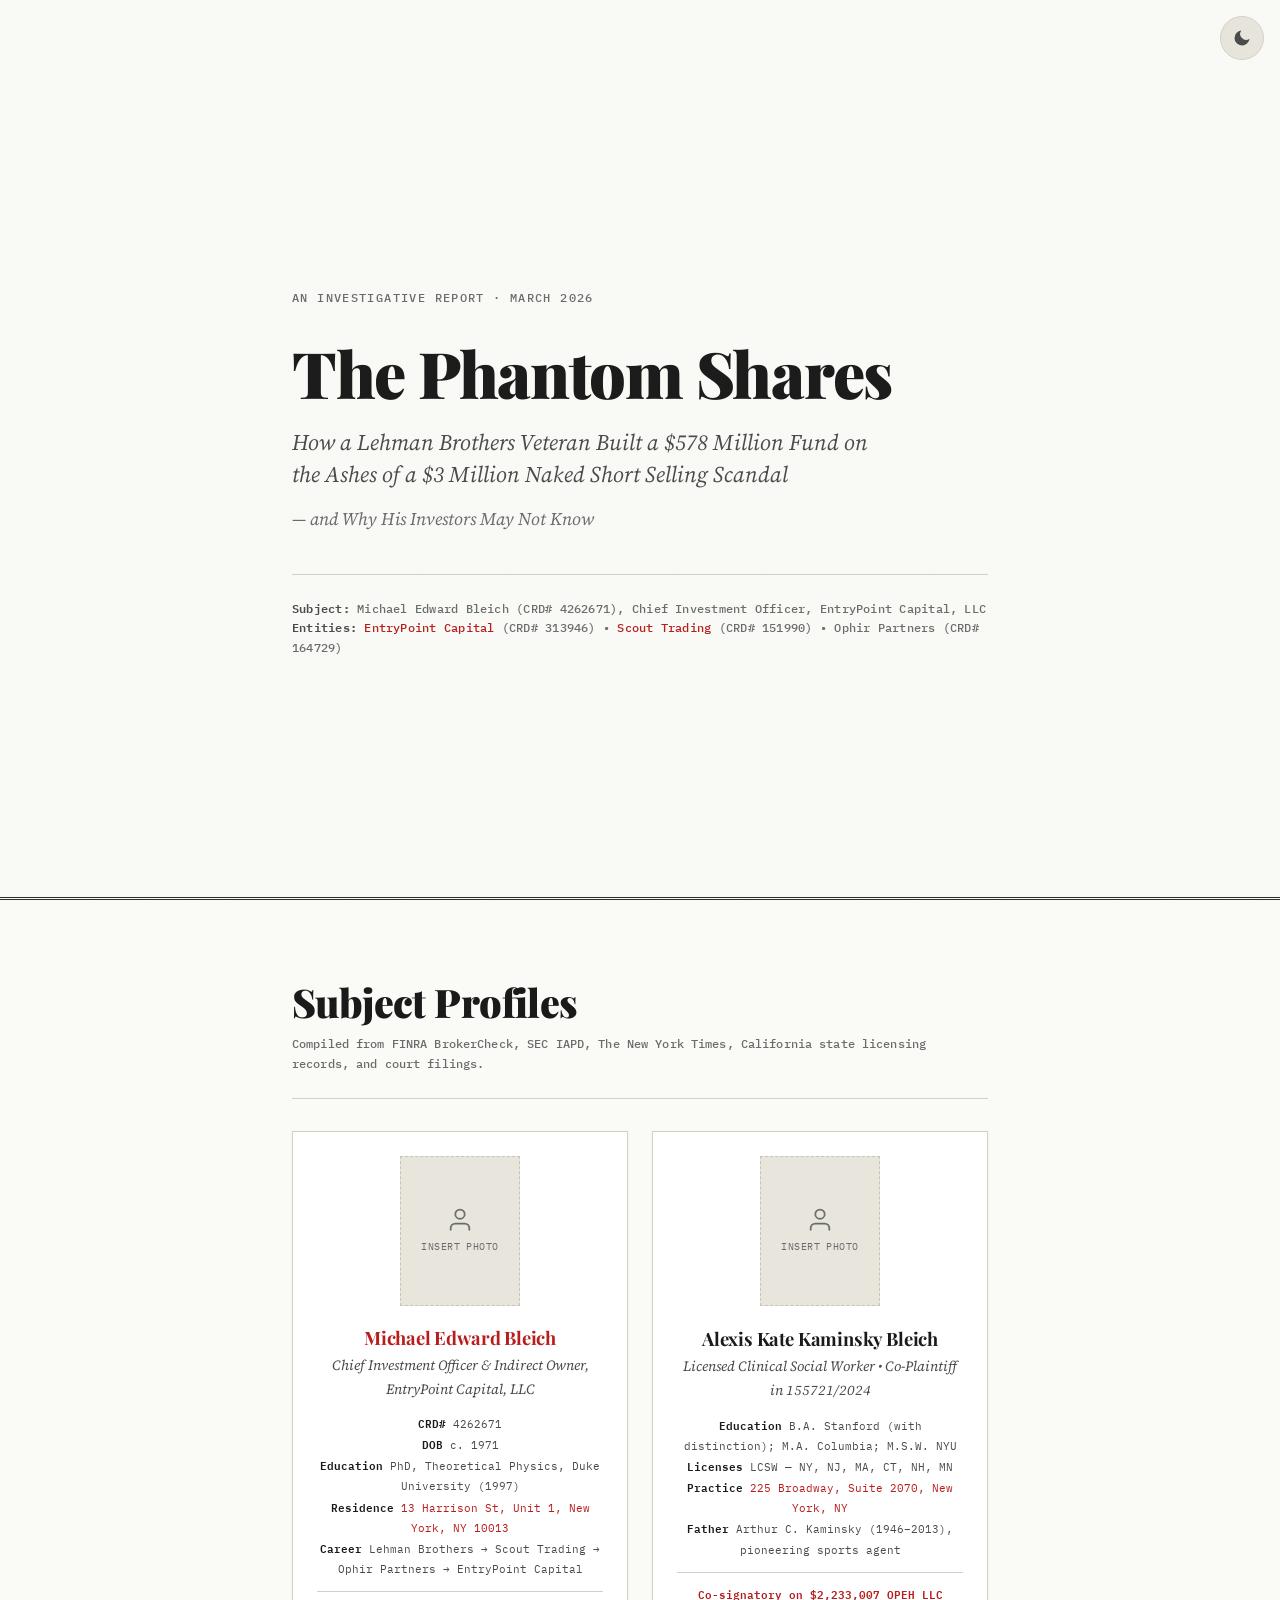
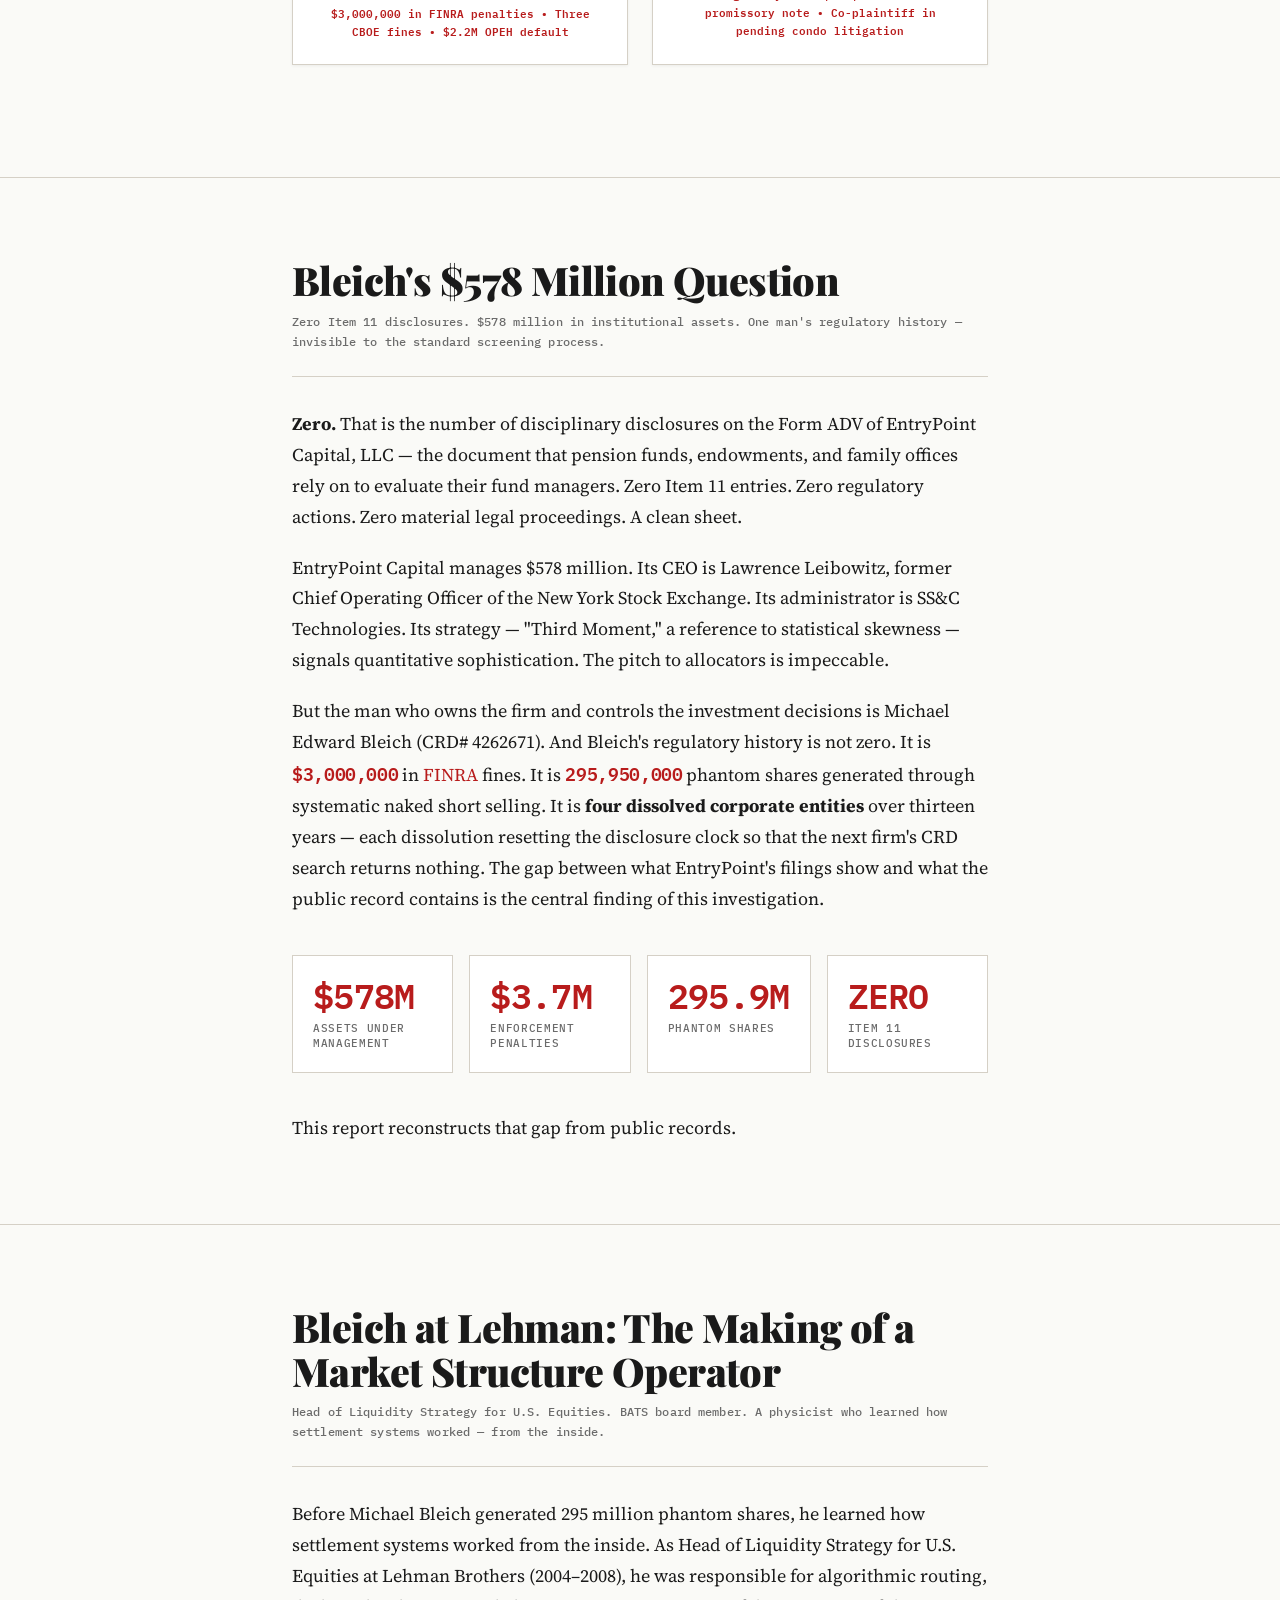
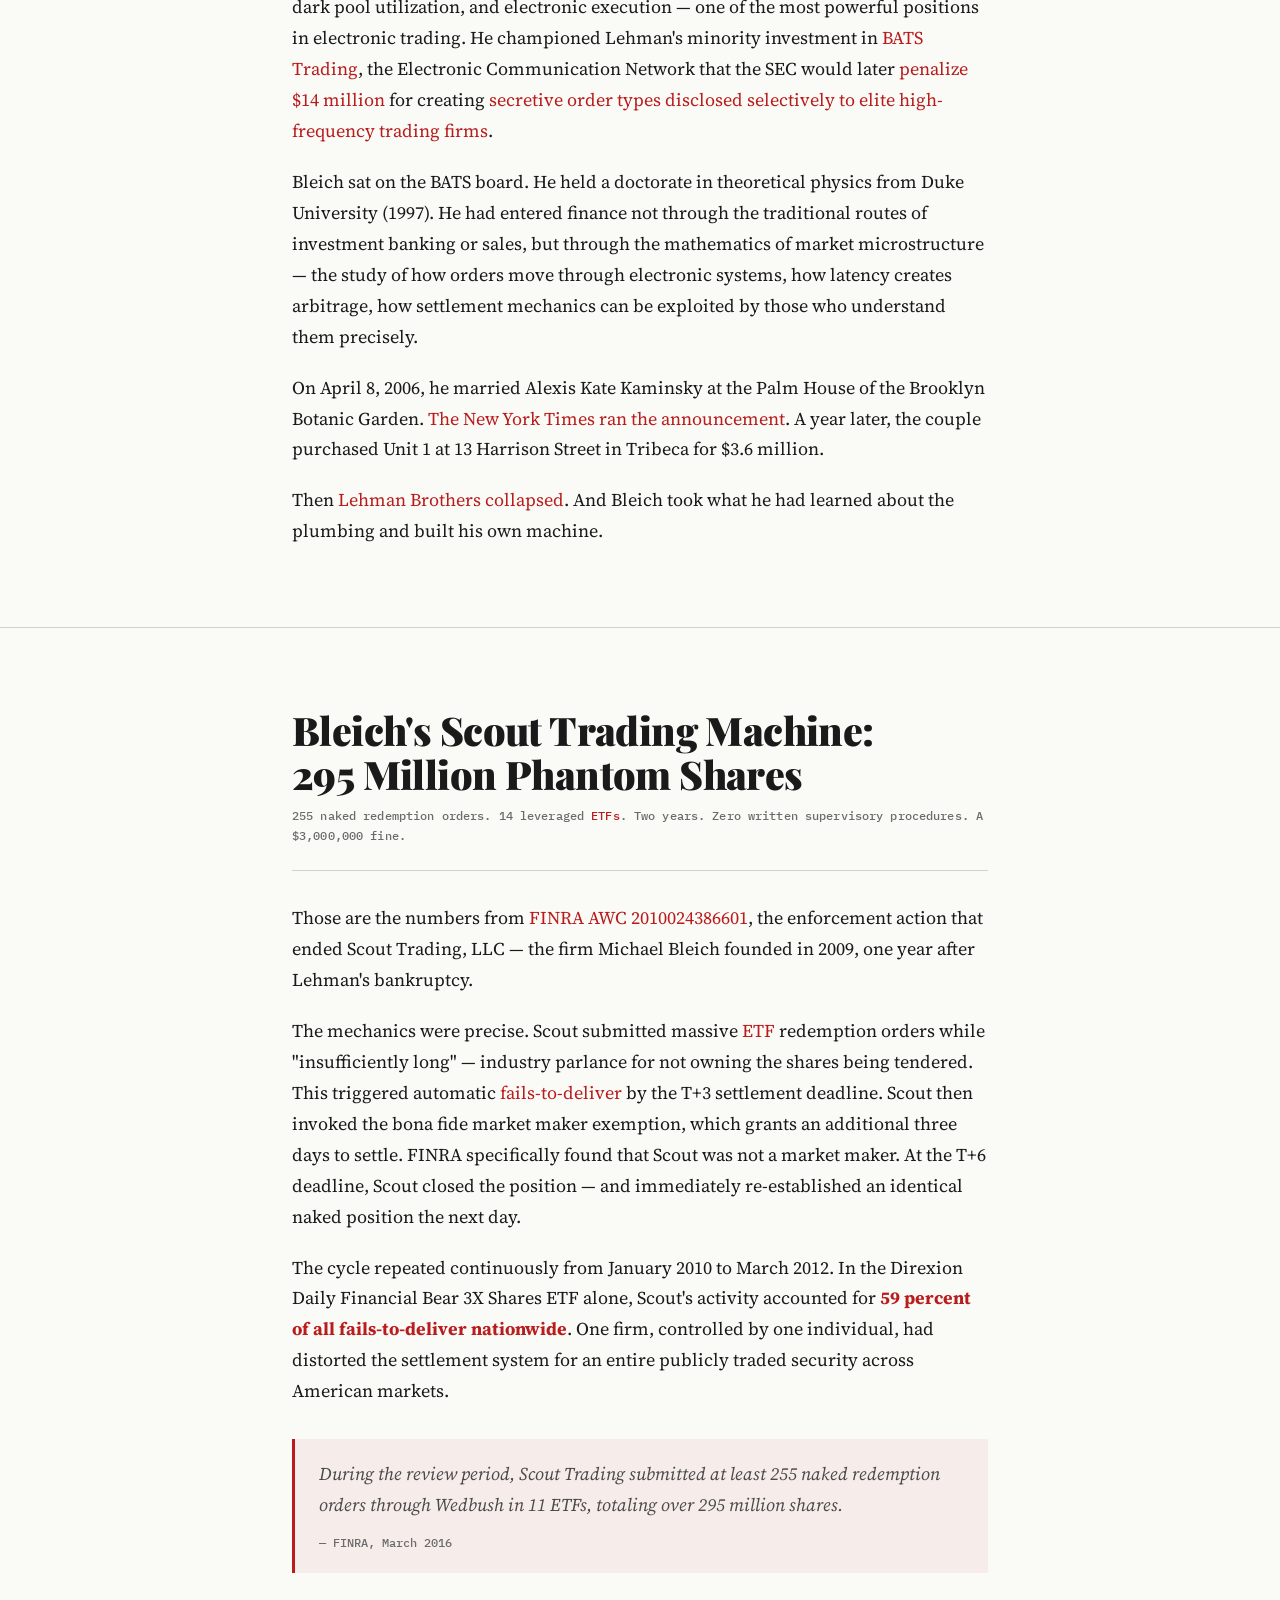
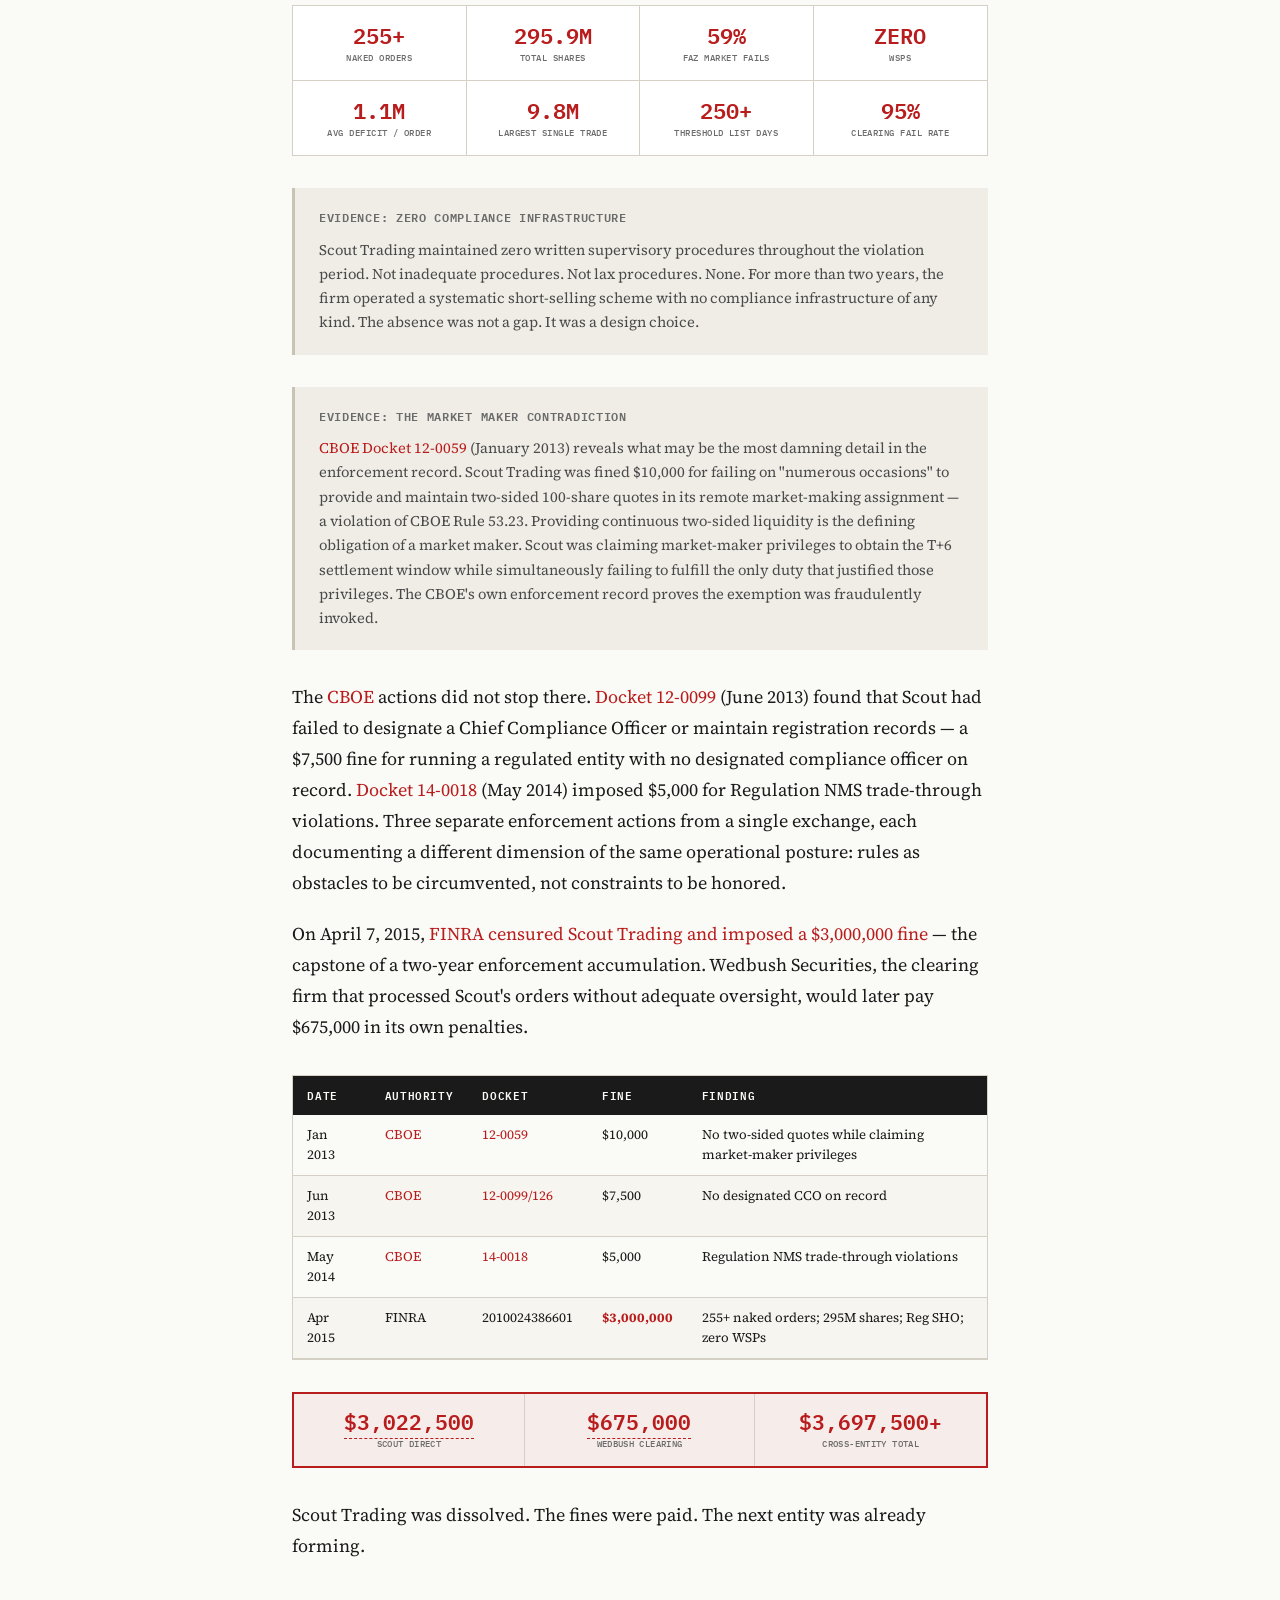
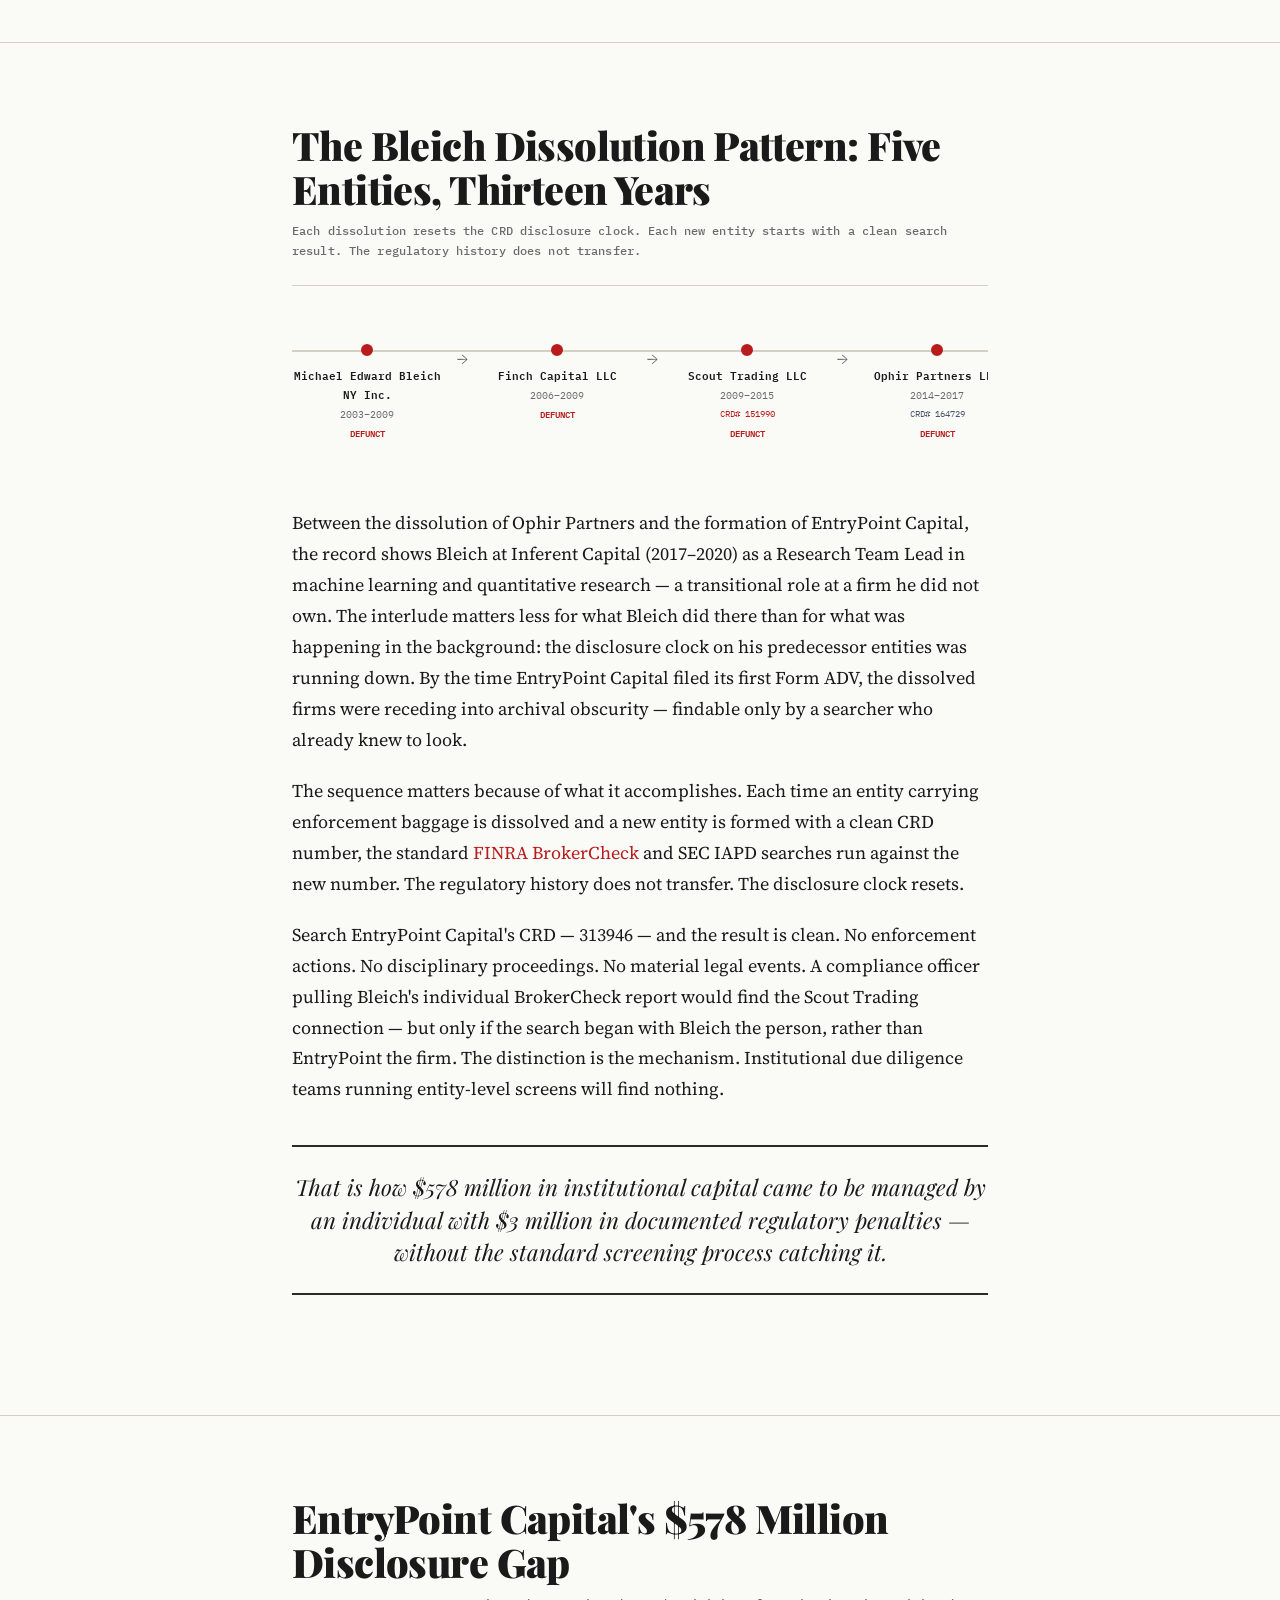
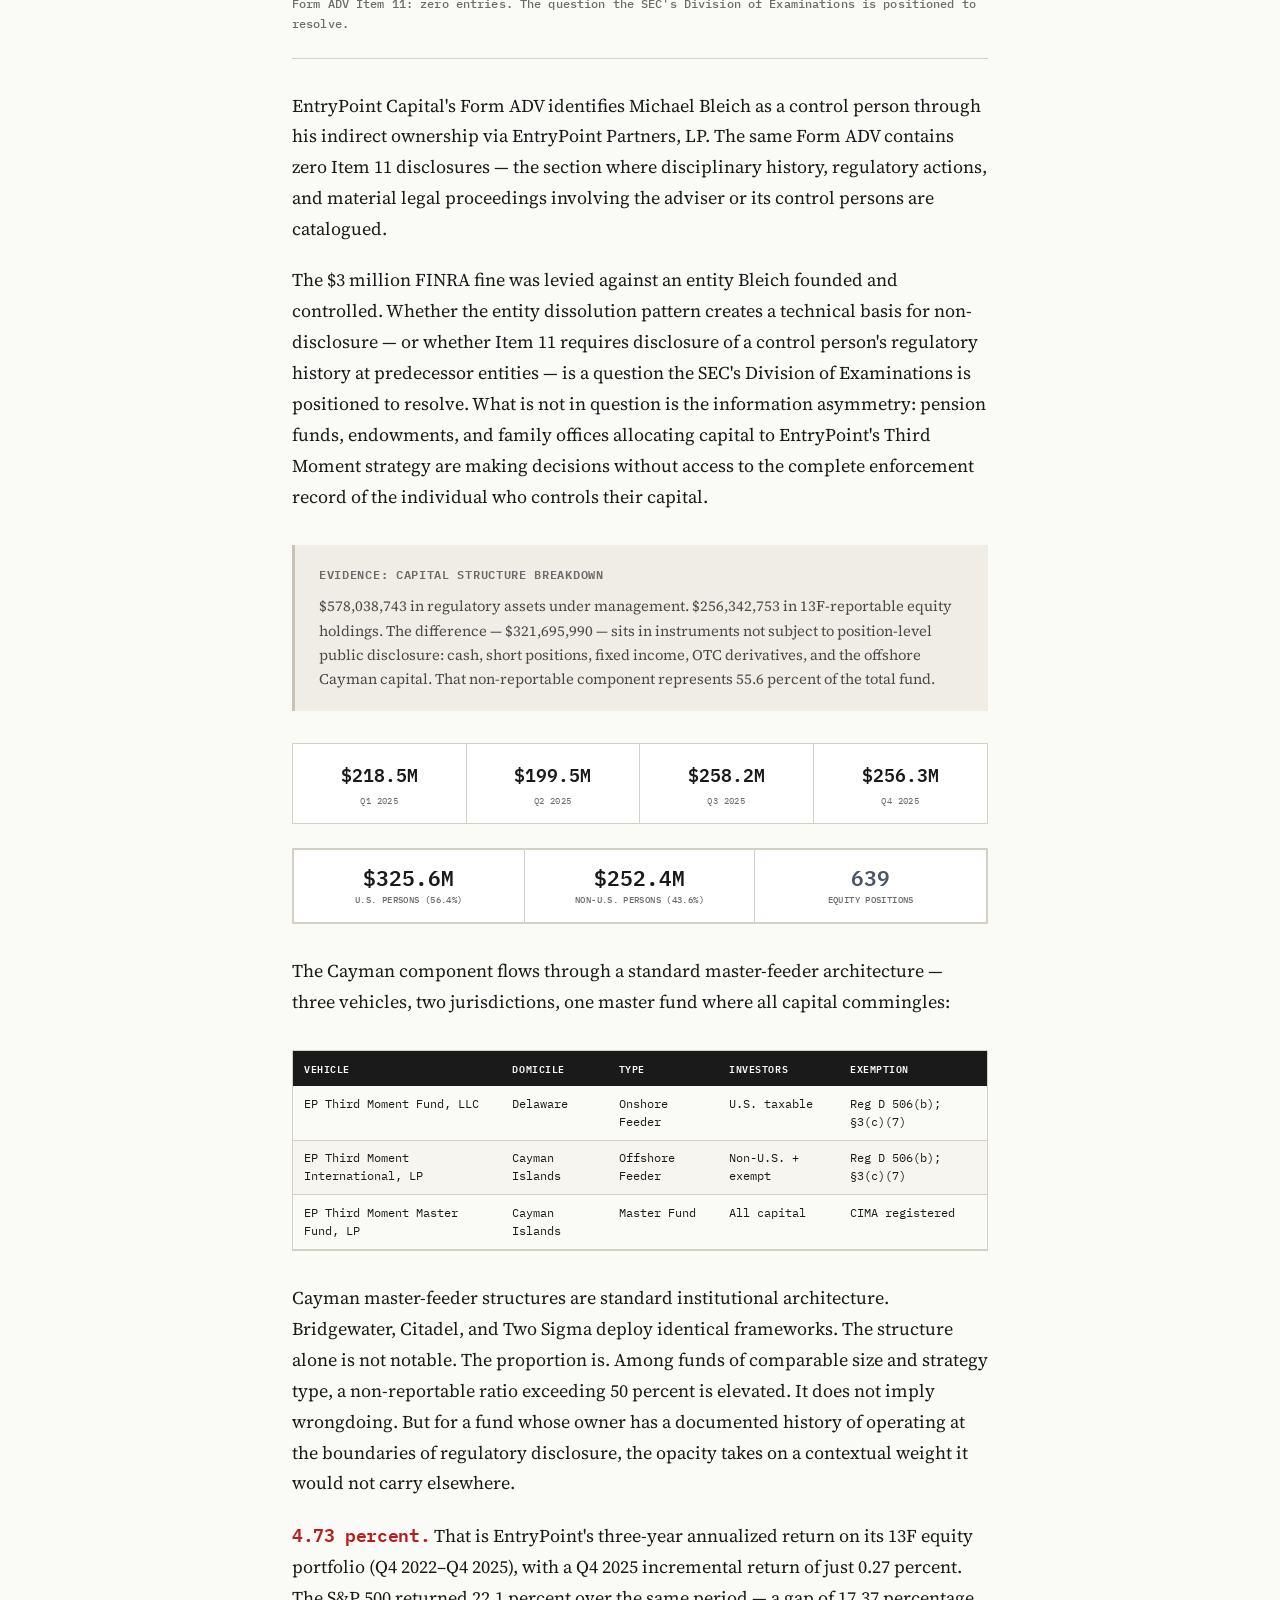
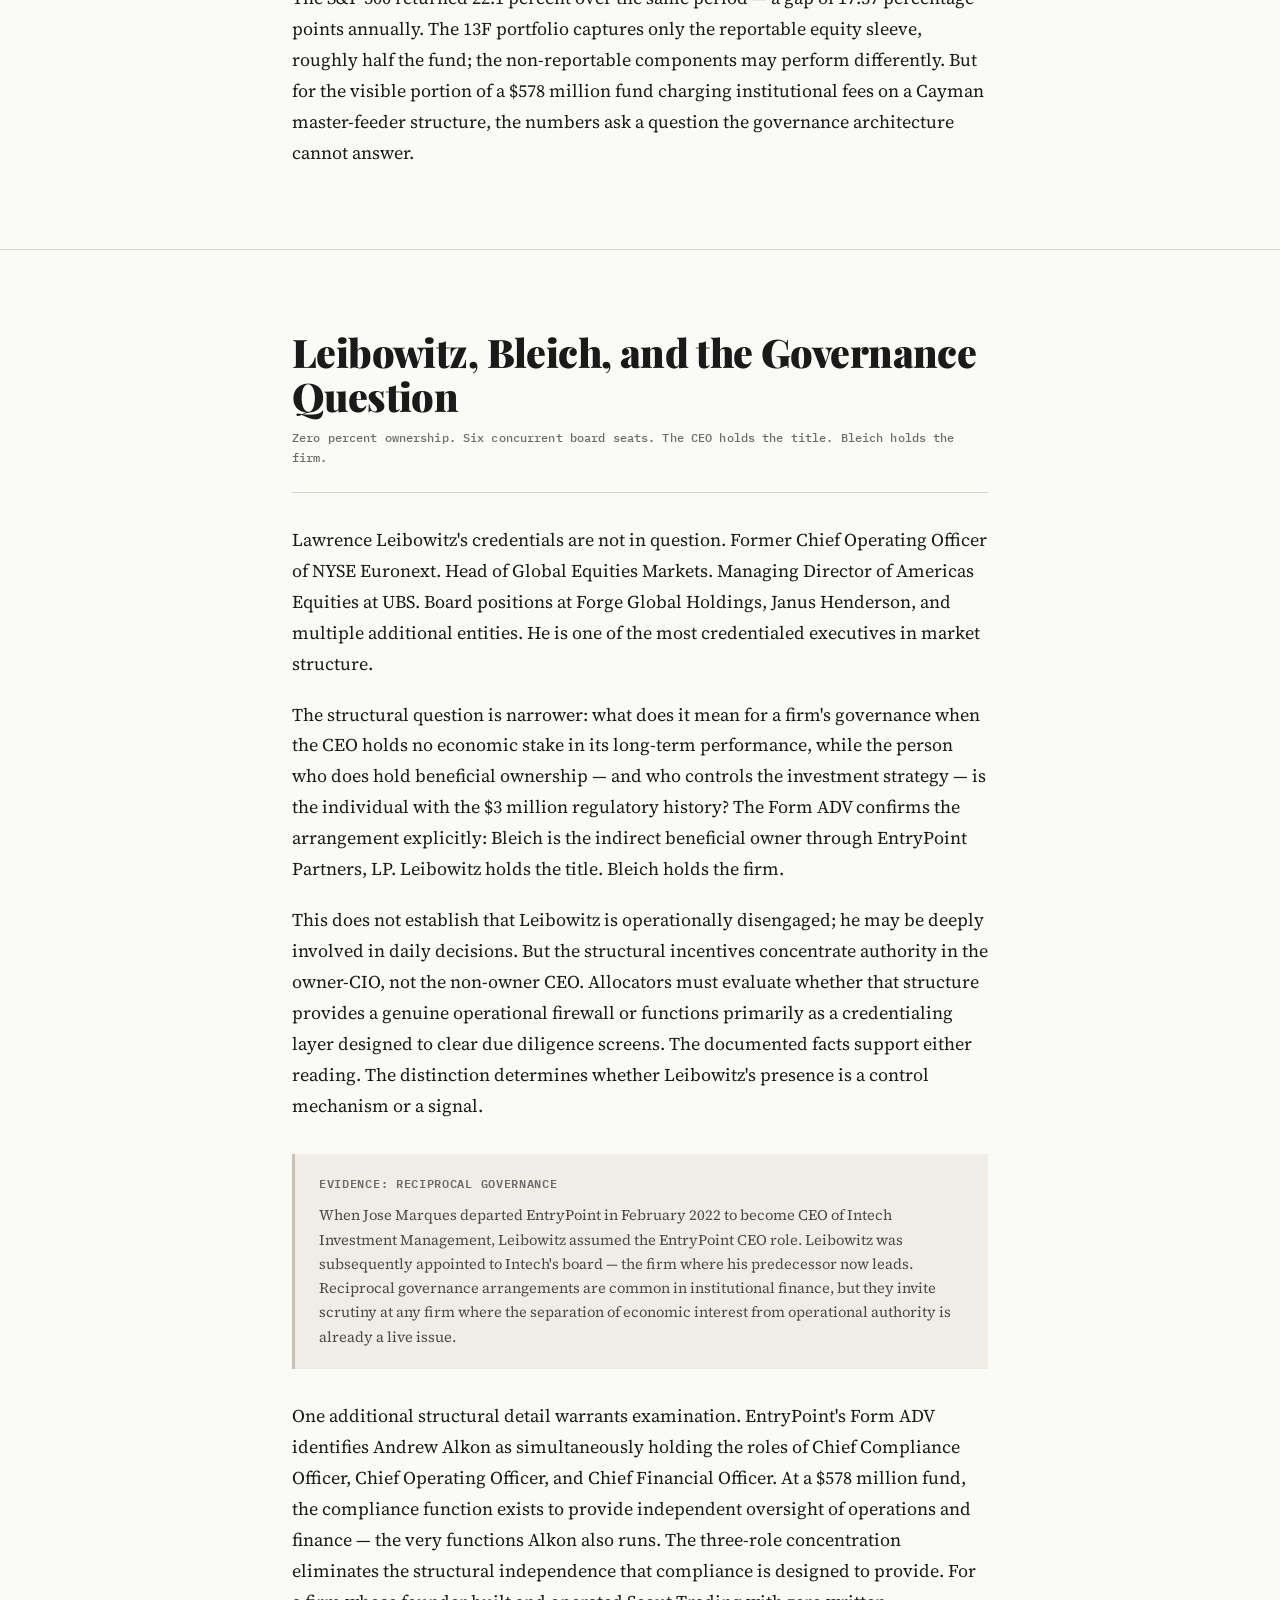
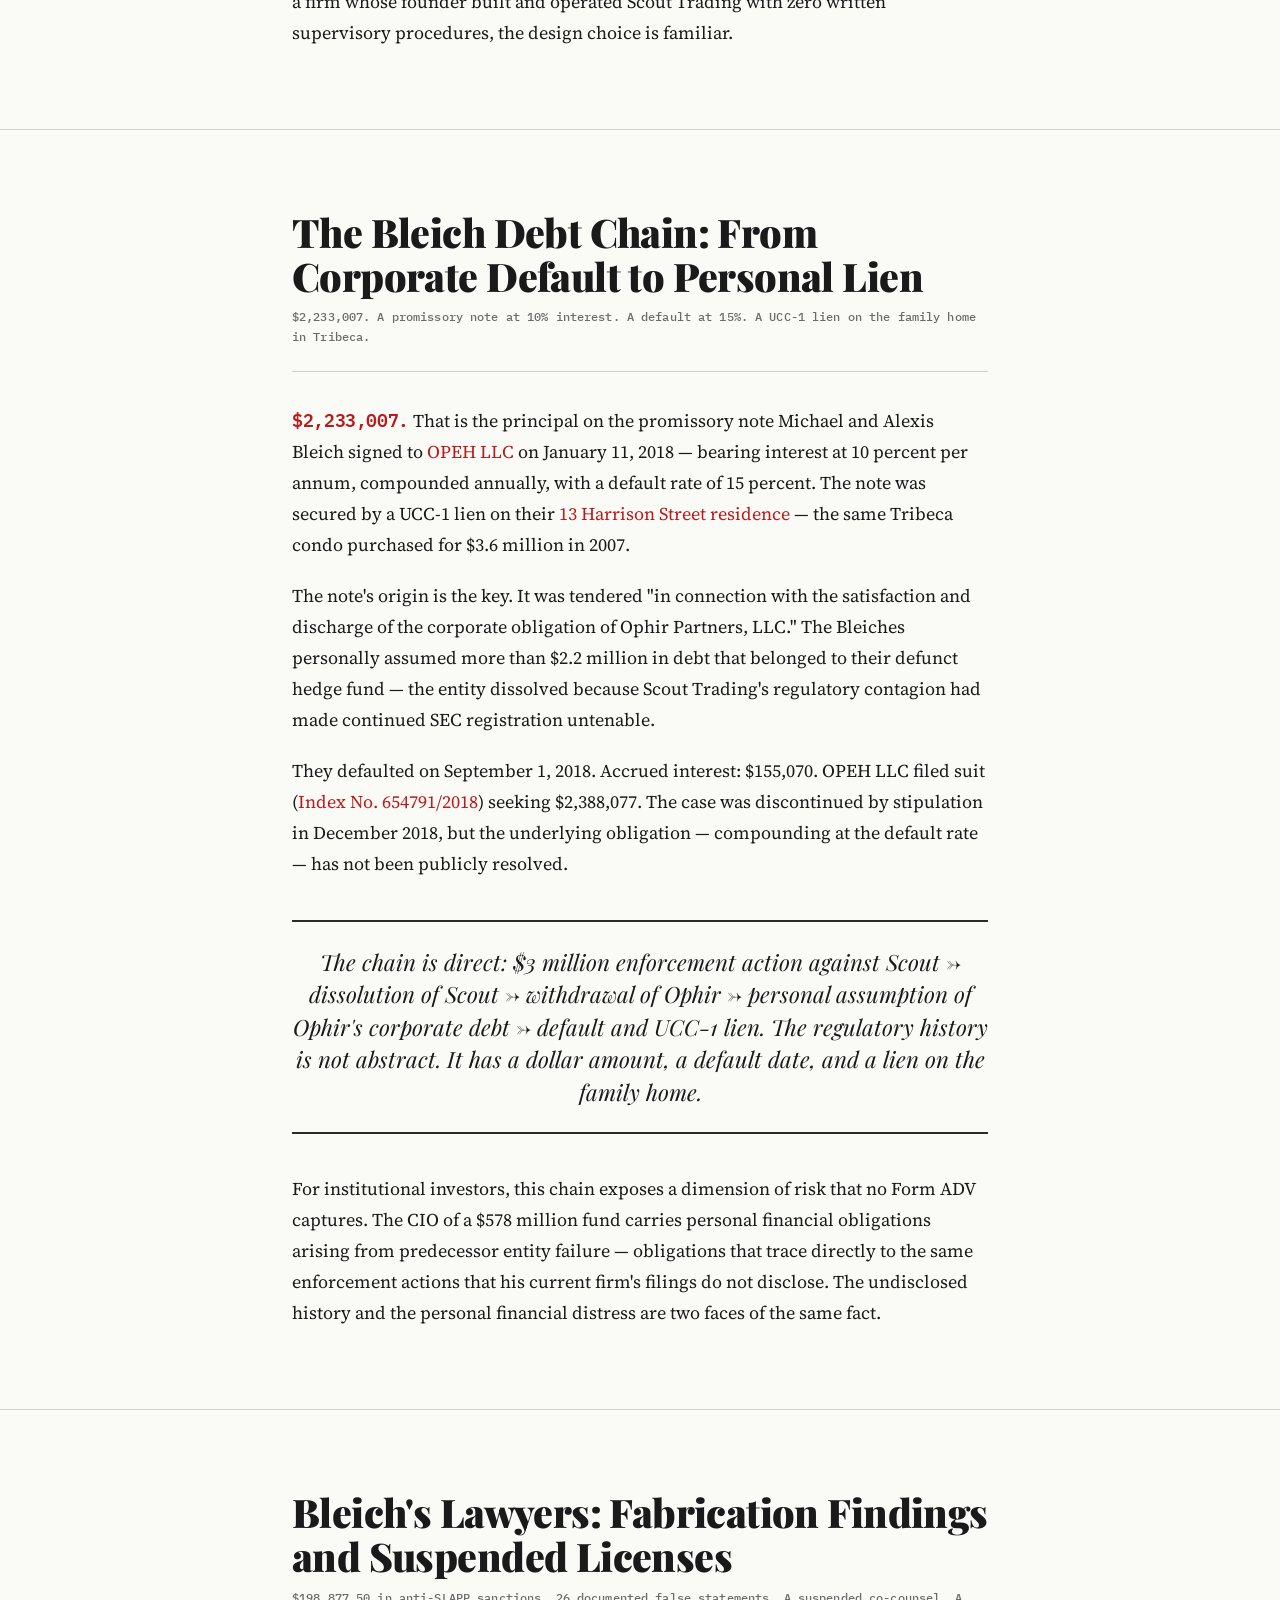
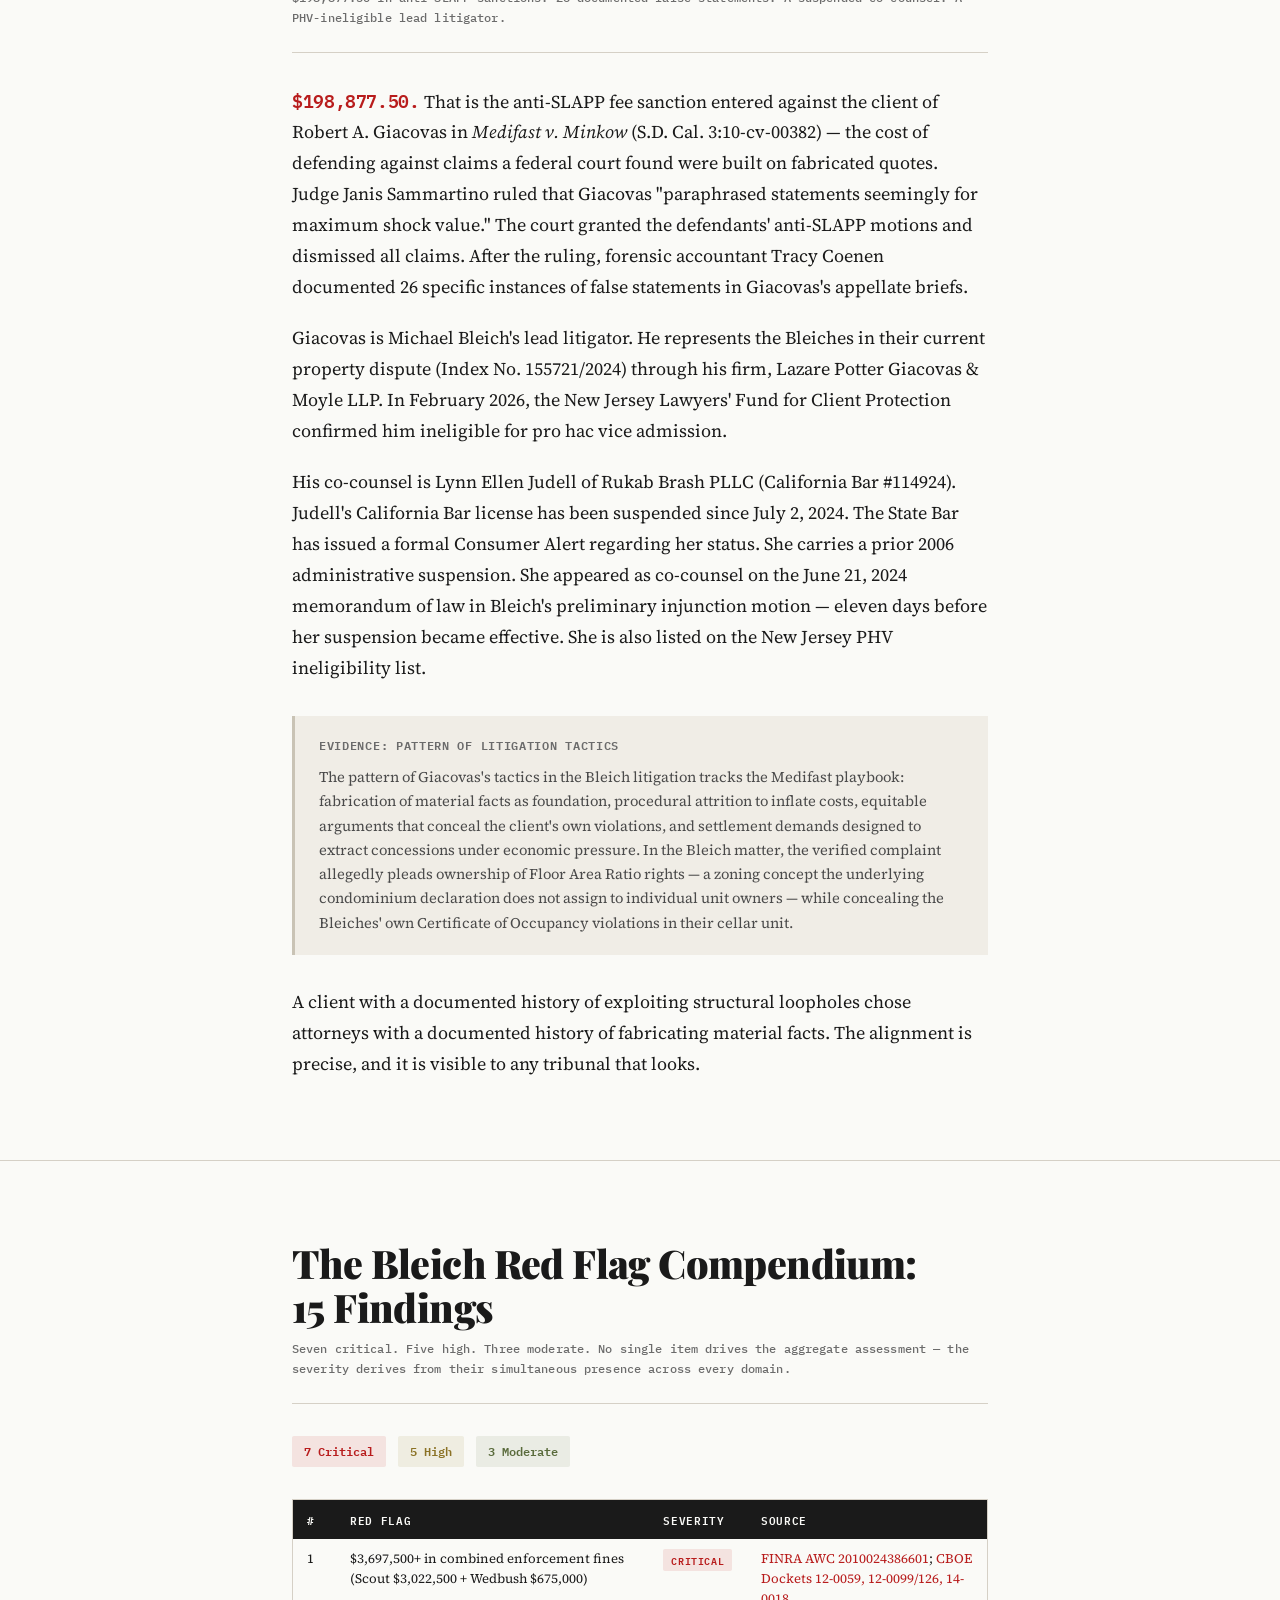
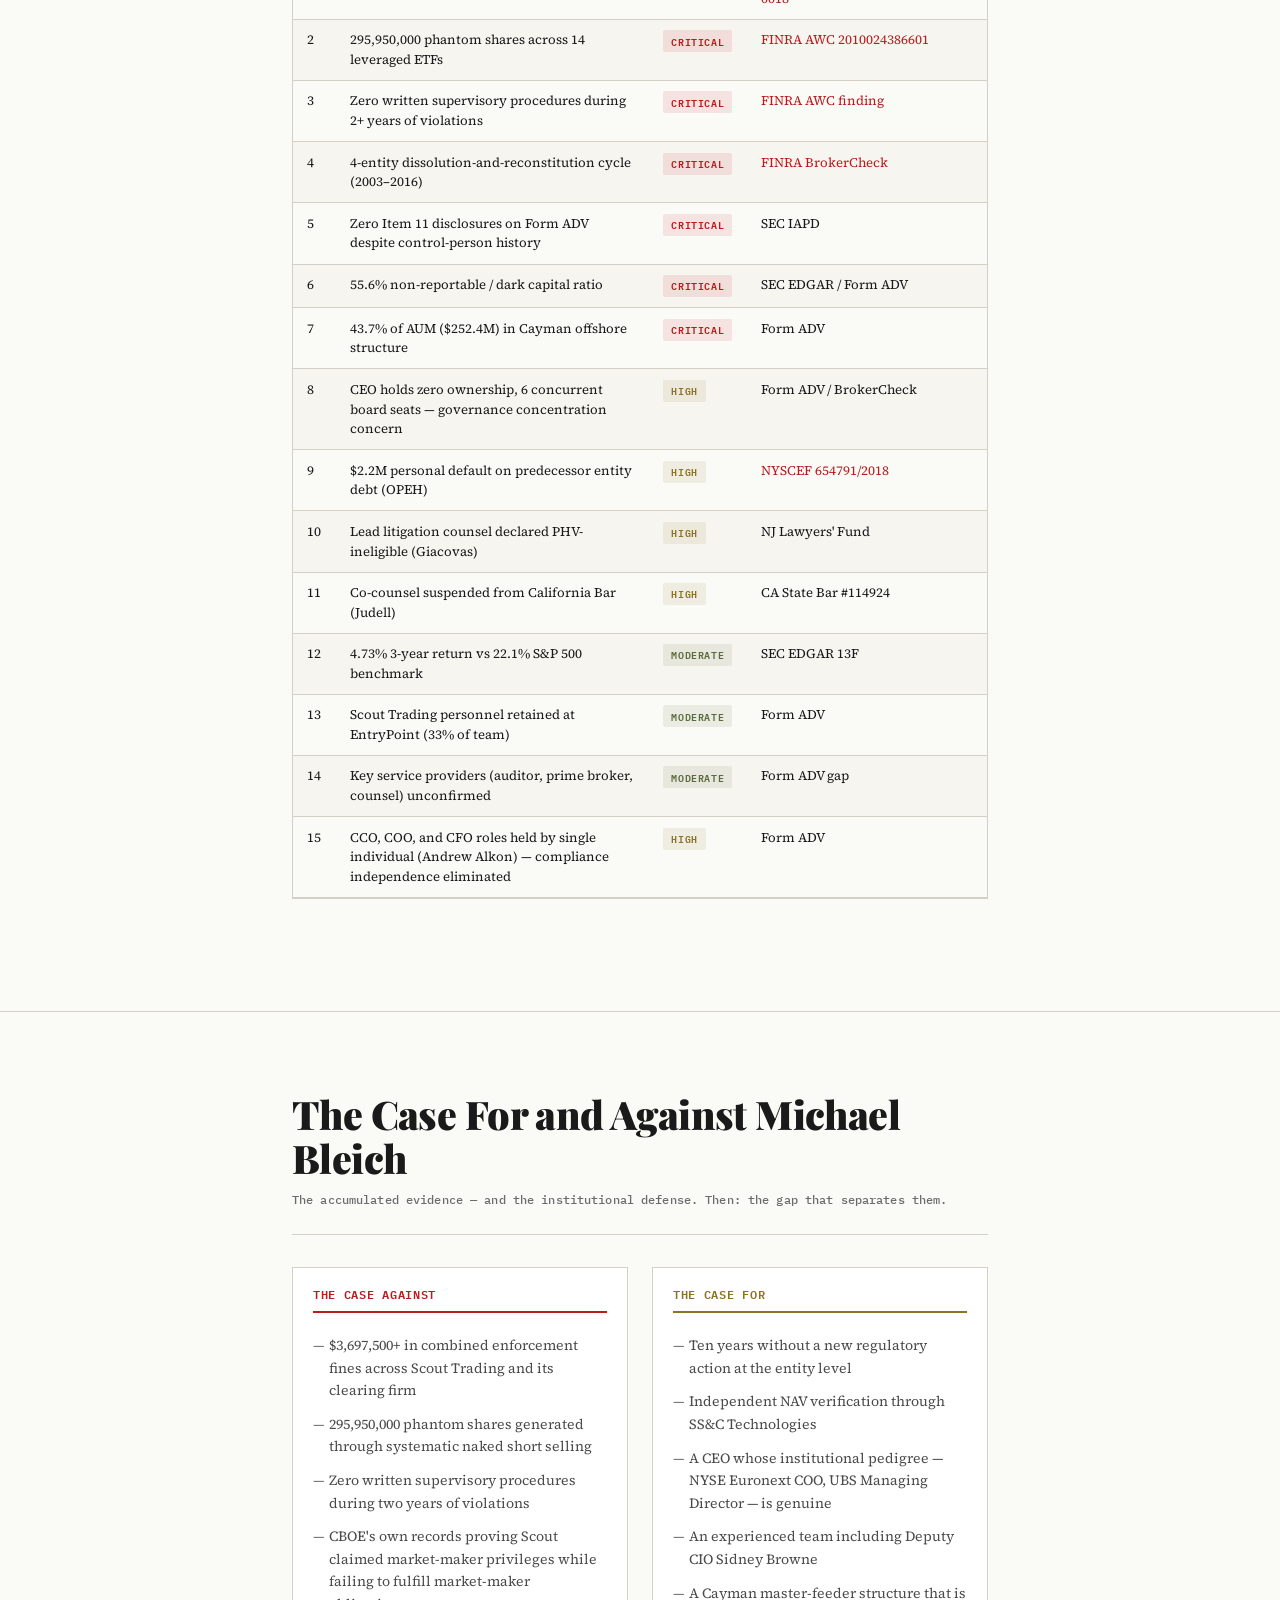
==== index.html @ 8ada68b5 "Add files via upload" ====
<!DOCTYPE html>
<html lang="en" data-theme="light">
<head>
<meta charset="UTF-8">
<meta name="viewport" content="width=device-width, initial-scale=1.0">
<title>Michael Bleich &amp; EntryPoint Capital: The Phantom Shares — $578M Fund, $3M FINRA Fine, 295M Phantom Shares</title>
<meta name="description" content="Investigative report on Michael Edward Bleich (CRD# 4262671), CIO of EntryPoint Capital. $3M FINRA fine for naked short selling, 295 million phantom shares, and a disclosure gap behind $578M in institutional assets.">
<meta property="og:title" content="The Phantom Shares: Michael Bleich &amp; EntryPoint Capital">
<meta property="og:description" content="How Lehman Brothers veteran Michael Bleich built a $578M fund after a $3M naked short selling scandal — and why his investors may not know.">
<meta property="og:type" content="article">
<meta property="article:published_time" content="2026-03-01">
<meta name="robots" content="index, follow">
<link rel="canonical" href="">
<link rel="preconnect" href="https://fonts.googleapis.com">
<link rel="preconnect" href="https://fonts.gstatic.com" crossorigin>
<link href="https://fonts.googleapis.com/css2?family=Playfair+Display:ital,wght@0,400;0,700;0,900;1,400;1,700&family=Source+Serif+4:ital,opsz,wght@0,8..60,300;0,8..60,400;0,8..60,600;0,8..60,700;1,8..60,400;1,8..60,600&family=IBM+Plex+Mono:wght@400;500;600&display=swap" rel="stylesheet">
<script type="application/ld+json">
{
  "@context": "https://schema.org",
  "@type": "NewsArticle",
  "headline": "The Phantom Shares: How Michael Bleich Built a $578 Million Fund on the Ashes of a $3 Million Naked Short Selling Scandal",
  "datePublished": "2026-03-01",
  "description": "Investigative report on Michael Edward Bleich (CRD# 4262671), CIO of EntryPoint Capital.",
  "about": [
    {
      "@type": "Person",
      "name": "Michael Edward Bleich",
      "identifier": "CRD# 4262671",
      "jobTitle": "Chief Investment Officer",
      "worksFor": { "@type": "Organization", "name": "EntryPoint Capital, LLC" }
    },
    {
      "@type": "Organization",
      "name": "EntryPoint Capital, LLC",
      "identifier": "CRD# 313946"
    }
  ]
}
</script>
<style>
/* ============================================
   CSS CUSTOM PROPERTIES — THEME SYSTEM
   ============================================ */
:root {
  /* Light theme (default) */
  --bg-primary: #FAFAF7;
  --bg-secondary: #F3F1EB;
  --bg-tertiary: #EBE8E0;
  --text-primary: #1A1A1A;
  --text-secondary: #4A4A4A;
  --text-tertiary: #6B6B6B;
  --accent-red: #B81C1C;
  --accent-red-bg: rgba(184, 28, 28, 0.06);
  --accent-gold: #8B7225;
  --accent-gold-bg: rgba(139, 114, 37, 0.06);
  --accent-moderate: #5A6B3C;
  --accent-moderate-bg: rgba(90, 107, 60, 0.06);
  --rule-color: #2A2A2A;
  --rule-light: #D5D0C6;
  --evidence-bg: #F0EDE6;
  --evidence-border: #C9C3B5;
  --mono-color: #4A5568;
  --card-bg: #FFFFFF;
  --card-border: #D5D0C6;
  --card-shadow: 0 1px 3px rgba(0,0,0,0.06);
  --nav-bg: rgba(250, 250, 247, 0.92);
  --nav-dot: #C9C3B5;
  --nav-dot-active: #B81C1C;
  --progress-bg: rgba(0,0,0,0.06);
  --progress-fill: #B81C1C;
  --blockquote-border: #B81C1C;
  --table-header-bg: #1A1A1A;
  --table-header-text: #FAFAF7;
  --table-stripe: #F7F5F0;
  --table-border: #D5D0C6;
  --toggle-bg: #E8E5DD;
  --toggle-icon: #4A4A4A;
  --footer-bg: #1A1A1A;
  --footer-text: #A0A0A0;
  --footer-heading: #E8E6E1;
  --stat-number: #B81C1C;
  --photo-placeholder-bg: #E8E5DD;
  --photo-placeholder-border: #C9C3B5;
  --severity-critical: #B81C1C;
  --severity-high: #8B7225;
  --severity-moderate: #5A6B3C;
  --badge-critical-bg: rgba(184, 28, 28, 0.1);
  --badge-high-bg: rgba(139, 114, 37, 0.1);
  --badge-moderate-bg: rgba(90, 107, 60, 0.1);
  --hero-overlay: rgba(250, 250, 247, 0.0);
  --texture-opacity: 0.03;
}

[data-theme="dark"] {
  --bg-primary: #0F0F0F;
  --bg-secondary: #161614;
  --bg-tertiary: #1E1D1A;
  --text-primary: #E8E6E1;
  --text-secondary: #B0ADA5;
  --text-tertiary: #7A7770;
  --accent-red: #E63946;
  --accent-red-bg: rgba(230, 57, 70, 0.08);
  --accent-gold: #D4A843;
  --accent-gold-bg: rgba(212, 168, 67, 0.08);
  --accent-moderate: #8BA85E;
  --accent-moderate-bg: rgba(139, 168, 94, 0.08);
  --rule-color: #3A3A3A;
  --rule-light: #2A2825;
  --evidence-bg: #1A1916;
  --evidence-border: #33302A;
  --mono-color: #8B95A5;
  --card-bg: #161614;
  --card-border: #2A2825;
  --card-shadow: 0 1px 3px rgba(0,0,0,0.3);
  --nav-bg: rgba(15, 15, 15, 0.92);
  --nav-dot: #3A3A3A;
  --nav-dot-active: #E63946;
  --progress-bg: rgba(255,255,255,0.06);
  --progress-fill: #E63946;
  --blockquote-border: #E63946;
  --table-header-bg: #1E1D1A;
  --table-header-text: #E8E6E1;
  --table-stripe: #141312;
  --table-border: #2A2825;
  --toggle-bg: #2A2825;
  --toggle-icon: #B0ADA5;
  --footer-bg: #080808;
  --footer-text: #6B6B6B;
  --footer-heading: #B0ADA5;
  --stat-number: #E63946;
  --photo-placeholder-bg: #1E1D1A;
  --photo-placeholder-border: #33302A;
  --severity-critical: #E63946;
  --severity-high: #D4A843;
  --severity-moderate: #8BA85E;
  --badge-critical-bg: rgba(230, 57, 70, 0.12);
  --badge-high-bg: rgba(212, 168, 67, 0.12);
  --badge-moderate-bg: rgba(139, 168, 94, 0.12);
  --texture-opacity: 0.015;
}

/* ============================================
   RESET & BASE
   ============================================ */
*, *::before, *::after { box-sizing: border-box; margin: 0; padding: 0; }

html {
  scroll-behavior: smooth;
  -webkit-text-size-adjust: 100%;
  font-size: 16px;
}

body {
  font-family: 'Source Serif 4', Georgia, 'Times New Roman', serif;
  font-size: clamp(1rem, 0.95rem + 0.25vw, 1.125rem);
  line-height: 1.72;
  color: var(--text-primary);
  background-color: var(--bg-primary);
  -webkit-font-smoothing: antialiased;
  -moz-osx-font-smoothing: grayscale;
  transition: background-color 0.4s ease, color 0.4s ease;
  overflow-x: hidden;
}

/* Paper texture overlay */
body::before {
  content: '';
  position: fixed;
  top: 0; left: 0; right: 0; bottom: 0;
  pointer-events: none;
  z-index: 9999;
  opacity: var(--texture-opacity);
  background-image: url("data:image/svg+xml,%3Csvg viewBox='0 0 256 256' xmlns='http://www.w3.org/2000/svg'%3E%3Cfilter id='n'%3E%3CfeTurbulence type='fractalNoise' baseFrequency='0.9' numOctaves='4' stitchTiles='stitch'/%3E%3C/filter%3E%3Crect width='256' height='256' filter='url(%23n)' opacity='1'/%3E%3C/svg%3E");
  background-size: 256px;
}

a { color: var(--accent-red); text-decoration: none; }
a:hover { text-decoration: underline; }

img { max-width: 100%; height: auto; display: block; }

/* Skip to content */
.skip-link {
  position: absolute;
  top: -100%;
  left: 1rem;
  padding: 0.5rem 1rem;
  background: var(--accent-red);
  color: #fff;
  font-family: 'IBM Plex Mono', monospace;
  font-size: 0.8rem;
  z-index: 10001;
  border-radius: 0 0 4px 4px;
}
.skip-link:focus { top: 0; }

/* ============================================
   TYPOGRAPHY
   ============================================ */
h1, h2, h3, h4 {
  font-family: 'Playfair Display', Georgia, serif;
  font-weight: 900;
  line-height: 1.15;
  letter-spacing: -0.01em;
}

.mono {
  font-family: 'IBM Plex Mono', 'Courier New', monospace;
  font-weight: 500;
  color: var(--mono-color);
}

.mono-num {
  font-family: 'IBM Plex Mono', monospace;
  font-weight: 600;
  color: var(--stat-number);
  letter-spacing: -0.02em;
}

/* ============================================
   PROGRESS BAR
   ============================================ */
.progress-bar {
  position: fixed;
  top: 0;
  left: 0;
  width: 0%;
  height: 3px;
  background: var(--progress-fill);
  z-index: 10000;
  transition: width 0.1s linear;
}

/* ============================================
   THEME TOGGLE
   ============================================ */
.theme-toggle {
  position: fixed;
  top: 1rem;
  right: 1rem;
  z-index: 9998;
  width: 44px;
  height: 44px;
  border-radius: 50%;
  border: 1px solid var(--rule-light);
  background: var(--toggle-bg);
  color: var(--toggle-icon);
  cursor: pointer;
  display: flex;
  align-items: center;
  justify-content: center;
  font-size: 1.1rem;
  transition: background 0.3s, border-color 0.3s, transform 0.2s;
  backdrop-filter: blur(8px);
  -webkit-backdrop-filter: blur(8px);
}
.theme-toggle:hover { transform: scale(1.08); }
.theme-toggle:active { transform: scale(0.95); }
.theme-toggle svg { width: 20px; height: 20px; fill: currentColor; }

/* ============================================
   SIDE NAVIGATION (Desktop)
   ============================================ */
.side-nav {
  position: fixed;
  left: 1.25rem;
  top: 50%;
  transform: translateY(-50%);
  z-index: 9997;
  display: none;
  flex-direction: column;
  gap: 0;
  opacity: 0;
  transition: opacity 0.4s ease;
}
.side-nav.visible { opacity: 1; }
.side-nav-item {
  display: flex;
  align-items: center;
  gap: 0.75rem;
  padding: 0.4rem 0;
  cursor: pointer;
  text-decoration: none;
  color: var(--text-tertiary);
  transition: color 0.2s;
}
.side-nav-item:hover { color: var(--text-primary); text-decoration: none; }
.side-nav-item.active { color: var(--accent-red); }
.side-nav-dot {
  width: 8px;
  height: 8px;
  border-radius: 50%;
  background: var(--nav-dot);
  flex-shrink: 0;
  transition: background 0.3s, transform 0.2s;
}
.side-nav-item.active .side-nav-dot {
  background: var(--nav-dot-active);
  transform: scale(1.4);
}
.side-nav-label {
  font-family: 'IBM Plex Mono', monospace;
  font-size: 0.65rem;
  font-weight: 500;
  letter-spacing: 0.04em;
  text-transform: uppercase;
  white-space: nowrap;
  opacity: 0;
  transform: translateX(-4px);
  transition: opacity 0.2s, transform 0.2s;
}
.side-nav-item:hover .side-nav-label,
.side-nav-item.active .side-nav-label {
  opacity: 1;
  transform: translateX(0);
}

/* ============================================
   MOBILE NAVIGATION
   ============================================ */
.mobile-nav-toggle {
  display: none;
  position: fixed;
  bottom: 1rem;
  right: 1rem;
  z-index: 9998;
  width: 48px;
  height: 48px;
  border-radius: 50%;
  border: 1px solid var(--rule-light);
  background: var(--nav-bg);
  color: var(--text-primary);
  cursor: pointer;
  align-items: center;
  justify-content: center;
  font-size: 1.2rem;
  backdrop-filter: blur(8px);
  -webkit-backdrop-filter: blur(8px);
  box-shadow: 0 2px 8px rgba(0,0,0,0.12);
  transition: transform 0.2s;
}
.mobile-nav-toggle:active { transform: scale(0.92); }

.mobile-nav-drawer {
  display: none;
  position: fixed;
  bottom: 0;
  left: 0;
  right: 0;
  z-index: 9999;
  background: var(--nav-bg);
  border-top: 1px solid var(--rule-light);
  backdrop-filter: blur(12px);
  -webkit-backdrop-filter: blur(12px);
  padding: 1rem 1.25rem 2rem;
  transform: translateY(100%);
  transition: transform 0.35s cubic-bezier(0.32, 0.72, 0, 1);
  max-height: 70vh;
  overflow-y: auto;
  -webkit-overflow-scrolling: touch;
  border-radius: 16px 16px 0 0;
}
.mobile-nav-drawer.open { transform: translateY(0); }
.mobile-nav-drawer a {
  display: block;
  padding: 0.6rem 0;
  font-family: 'IBM Plex Mono', monospace;
  font-size: 0.78rem;
  font-weight: 500;
  color: var(--text-secondary);
  text-decoration: none;
  border-bottom: 1px solid var(--rule-light);
  letter-spacing: 0.02em;
}
.mobile-nav-drawer a:last-child { border-bottom: none; }
.mobile-nav-drawer a.active { color: var(--accent-red); }
.mobile-nav-drawer a:hover { color: var(--text-primary); }
.drawer-close {
  display: flex;
  justify-content: center;
  padding-bottom: 0.5rem;
  margin-bottom: 0.5rem;
}
.drawer-handle {
  width: 36px;
  height: 4px;
  background: var(--rule-light);
  border-radius: 2px;
}

.mobile-nav-overlay {
  display: none;
  position: fixed;
  inset: 0;
  z-index: 9998;
  background: rgba(0,0,0,0.3);
  opacity: 0;
  transition: opacity 0.3s;
}
.mobile-nav-overlay.open { opacity: 1; }

/* Back to top */
.back-to-top {
  display: none;
  position: fixed;
  bottom: 4.5rem;
  right: 1rem;
  z-index: 9997;
  width: 44px;
  height: 44px;
  border-radius: 50%;
  border: 1px solid var(--rule-light);
  background: var(--nav-bg);
  color: var(--text-secondary);
  cursor: pointer;
  align-items: center;
  justify-content: center;
  font-size: 1rem;
  backdrop-filter: blur(8px);
  -webkit-backdrop-filter: blur(8px);
  box-shadow: 0 2px 8px rgba(0,0,0,0.1);
  opacity: 0;
  transition: opacity 0.3s, transform 0.2s;
}
.back-to-top.visible { opacity: 1; }
.back-to-top:active { transform: scale(0.92); }

/* ============================================
   LAYOUT
   ============================================ */
.container {
  width: 100%;
  max-width: 740px;
  margin: 0 auto;
  padding: 0 1.25rem;
}

.section {
  padding: 3.5rem 0;
  border-bottom: 1px solid var(--rule-light);
}
.section:last-of-type { border-bottom: none; }

/* ============================================
   HERO
   ============================================ */
.hero {
  min-height: 100vh;
  min-height: 100svh;
  display: flex;
  flex-direction: column;
  justify-content: center;
  padding: 6rem 0 4rem;
  border-bottom: 3px double var(--rule-color);
  position: relative;
}
.hero-dateline {
  font-family: 'IBM Plex Mono', monospace;
  font-size: 0.72rem;
  font-weight: 500;
  letter-spacing: 0.12em;
  text-transform: uppercase;
  color: var(--text-tertiary);
  margin-bottom: 2rem;
}
.hero h1 {
  font-size: clamp(2.4rem, 2rem + 2.5vw, 4.2rem);
  font-weight: 900;
  line-height: 1.05;
  margin-bottom: 1.25rem;
  letter-spacing: -0.02em;
}
.hero-subtitle {
  font-family: 'Source Serif 4', serif;
  font-size: clamp(1.1rem, 1rem + 0.5vw, 1.4rem);
  font-weight: 400;
  font-style: italic;
  line-height: 1.45;
  color: var(--text-secondary);
  max-width: 600px;
  margin-bottom: 0.75rem;
}
.hero-subtitle-secondary {
  font-family: 'Source Serif 4', serif;
  font-size: clamp(0.95rem, 0.9rem + 0.3vw, 1.1rem);
  font-style: italic;
  color: var(--text-tertiary);
  margin-bottom: 2.5rem;
}
.hero-subject-line {
  font-family: 'IBM Plex Mono', monospace;
  font-size: 0.72rem;
  font-weight: 500;
  color: var(--text-tertiary);
  line-height: 1.7;
  letter-spacing: 0.02em;
  padding-top: 1.5rem;
  border-top: 1px solid var(--rule-light);
}
.hero-subject-line strong {
  color: var(--text-secondary);
  font-weight: 600;
}

/* ============================================
   STAT CALLOUTS
   ============================================ */
.stat-grid {
  display: grid;
  grid-template-columns: 1fr 1fr;
  gap: 1.25rem;
  margin: 2.5rem 0;
}
.stat-box {
  padding: 1.25rem;
  border: 1px solid var(--rule-light);
  background: var(--card-bg);
}
.stat-number {
  font-family: 'IBM Plex Mono', monospace;
  font-size: clamp(1.6rem, 1.4rem + 1vw, 2.2rem);
  font-weight: 600;
  color: var(--stat-number);
  line-height: 1.1;
  margin-bottom: 0.4rem;
  letter-spacing: -0.02em;
}
.stat-label {
  font-family: 'IBM Plex Mono', monospace;
  font-size: 0.68rem;
  font-weight: 500;
  color: var(--text-tertiary);
  text-transform: uppercase;
  letter-spacing: 0.06em;
  line-height: 1.4;
}

/* Violation metrics — compact 4x2 grid */
.violation-metrics {
  display: grid;
  grid-template-columns: repeat(4, 1fr);
  gap: 0;
  margin: 2rem 0;
  border: 1px solid var(--rule-light);
}
.vm-cell {
  padding: 1rem 0.75rem;
  text-align: center;
  border-right: 1px solid var(--rule-light);
  border-bottom: 1px solid var(--rule-light);
  background: var(--card-bg);
}
.vm-cell:nth-child(4),
.vm-cell:nth-child(8) { border-right: none; }
.vm-cell:nth-child(n+5) { border-bottom: none; }
.vm-number {
  font-family: 'IBM Plex Mono', monospace;
  font-size: clamp(1.1rem, 1rem + 0.5vw, 1.4rem);
  font-weight: 600;
  color: var(--stat-number);
  line-height: 1.2;
  margin-bottom: 0.2rem;
}
.vm-label {
  font-family: 'IBM Plex Mono', monospace;
  font-size: 0.58rem;
  font-weight: 500;
  color: var(--text-tertiary);
  text-transform: uppercase;
  letter-spacing: 0.05em;
  line-height: 1.3;
}
@media (max-width: 480px) {
  .violation-metrics { grid-template-columns: repeat(2, 1fr); }
  .vm-cell:nth-child(2),
  .vm-cell:nth-child(4),
  .vm-cell:nth-child(6),
  .vm-cell:nth-child(8) { border-right: none; }
  .vm-cell:nth-child(n+5) { border-bottom: 1px solid var(--rule-light); }
  .vm-cell:nth-child(n+7) { border-bottom: none; }
}

/* Enforcement total bar */
.enforcement-total {
  display: grid;
  grid-template-columns: repeat(3, 1fr);
  gap: 0;
  margin: 1.5rem 0 2rem;
  border: 2px solid var(--accent-red);
}
.et-cell {
  padding: 0.9rem 0.75rem;
  text-align: center;
  border-right: 1px solid var(--rule-light);
  background: var(--accent-red-bg);
}
.et-cell:last-child { border-right: none; }
.et-number {
  font-family: 'IBM Plex Mono', monospace;
  font-size: clamp(1rem, 0.9rem + 0.5vw, 1.3rem);
  font-weight: 600;
  color: var(--accent-red);
  line-height: 1.2;
  margin-bottom: 0.15rem;
}
.et-label {
  font-family: 'IBM Plex Mono', monospace;
  font-size: 0.58rem;
  font-weight: 500;
  color: var(--text-tertiary);
  text-transform: uppercase;
  letter-spacing: 0.04em;
}
@media (max-width: 400px) {
  .enforcement-total { grid-template-columns: 1fr; }
  .et-cell { border-right: none; border-bottom: 1px solid var(--rule-light); }
  .et-cell:last-child { border-bottom: none; }
}

/* Cayman architecture table */
.arch-table {
  margin: 2rem 0;
  border: 1px solid var(--table-border);
}
.arch-table table {
  width: 100%;
  border-collapse: collapse;
  font-size: 0.8rem;
  line-height: 1.5;
}
.arch-table th {
  background: var(--table-header-bg);
  color: var(--table-header-text);
  font-family: 'IBM Plex Mono', monospace;
  font-size: 0.65rem;
  font-weight: 600;
  text-transform: uppercase;
  letter-spacing: 0.05em;
  padding: 0.6rem 0.7rem;
  text-align: left;
}
.arch-table td {
  padding: 0.55rem 0.7rem;
  border-bottom: 1px solid var(--table-border);
  vertical-align: top;
  font-family: 'IBM Plex Mono', monospace;
  font-size: 0.75rem;
}
.arch-table tr:nth-child(even) td { background: var(--table-stripe); }

/* AUM quarterly row */
.aum-quarters {
  display: grid;
  grid-template-columns: repeat(4, 1fr);
  gap: 0;
  margin: 1.5rem 0;
  border: 1px solid var(--rule-light);
}
.aq-cell {
  padding: 0.9rem 0.5rem;
  text-align: center;
  border-right: 1px solid var(--rule-light);
  background: var(--card-bg);
}
.aq-cell:last-child { border-right: none; }
.aq-number {
  font-family: 'IBM Plex Mono', monospace;
  font-size: clamp(0.95rem, 0.85rem + 0.4vw, 1.15rem);
  font-weight: 600;
  color: var(--text-primary);
  margin-bottom: 0.15rem;
}
.aq-label {
  font-family: 'IBM Plex Mono', monospace;
  font-size: 0.58rem;
  color: var(--text-tertiary);
  text-transform: uppercase;
  letter-spacing: 0.04em;
}
@media (max-width: 400px) {
  .aum-quarters { grid-template-columns: repeat(2, 1fr); }
  .aq-cell:nth-child(2) { border-right: none; }
  .aq-cell:nth-child(1), .aq-cell:nth-child(2) { border-bottom: 1px solid var(--rule-light); }
}

/* ============================================
   PROFILE CARDS
   ============================================ */
.profile-cards {
  display: grid;
  grid-template-columns: 1fr;
  gap: 1.5rem;
  margin: 2rem 0;
}
.profile-card {
  display: grid;
  grid-template-columns: 120px 1fr;
  gap: 1.25rem;
  padding: 1.5rem;
  background: var(--card-bg);
  border: 1px solid var(--card-border);
  box-shadow: var(--card-shadow);
}
.profile-photo {
  width: 120px;
  height: 150px;
  background: var(--photo-placeholder-bg);
  border: 1px dashed var(--photo-placeholder-border);
  display: flex;
  align-items: center;
  justify-content: center;
  flex-direction: column;
  gap: 0.3rem;
}
.profile-photo-label {
  font-family: 'IBM Plex Mono', monospace;
  font-size: 0.6rem;
  color: var(--text-tertiary);
  text-transform: uppercase;
  letter-spacing: 0.05em;
}
.profile-photo svg {
  width: 28px;
  height: 28px;
  stroke: var(--text-tertiary);
  fill: none;
  stroke-width: 1.5;
}
.profile-info h3 {
  font-family: 'Playfair Display', serif;
  font-size: 1.15rem;
  font-weight: 700;
  margin-bottom: 0.25rem;
  line-height: 1.25;
}
.profile-role {
  font-family: 'Source Serif 4', serif;
  font-size: 0.88rem;
  font-style: italic;
  color: var(--text-secondary);
  margin-bottom: 0.75rem;
}
.profile-detail {
  font-family: 'IBM Plex Mono', monospace;
  font-size: 0.7rem;
  line-height: 1.8;
  color: var(--text-secondary);
}
.profile-detail strong {
  color: var(--text-primary);
  font-weight: 600;
  display: inline-block;
  min-width: 70px;
}
.profile-highlight {
  margin-top: 0.75rem;
  padding-top: 0.75rem;
  border-top: 1px solid var(--rule-light);
  font-family: 'IBM Plex Mono', monospace;
  font-size: 0.7rem;
  font-weight: 600;
  color: var(--accent-red);
  line-height: 1.6;
}

/* ============================================
   SECTION HEADINGS
   ============================================ */
.section-heading {
  margin-bottom: 0.4rem;
}
.section-heading h2 {
  font-size: clamp(1.7rem, 1.5rem + 1.2vw, 2.6rem);
  line-height: 1.12;
  letter-spacing: -0.015em;
  margin-bottom: 0.6rem;
}
.section-dek {
  font-family: 'IBM Plex Mono', monospace;
  font-size: 0.78rem;
  font-weight: 500;
  color: var(--text-tertiary);
  line-height: 1.6;
  letter-spacing: 0.01em;
  margin-bottom: 2rem;
  padding-bottom: 1.5rem;
  border-bottom: 1px solid var(--rule-light);
}

.section-body p {
  margin-bottom: 1.25rem;
}
.section-body p:last-child { margin-bottom: 0; }

/* ============================================
   EVIDENCE BOXES
   ============================================ */
.evidence-box {
  margin: 2rem 0;
  padding: 1.25rem 1.5rem;
  background: var(--evidence-bg);
  border-left: 3px solid var(--evidence-border);
}
.evidence-box-title {
  font-family: 'IBM Plex Mono', monospace;
  font-size: 0.72rem;
  font-weight: 600;
  text-transform: uppercase;
  letter-spacing: 0.06em;
  color: var(--text-tertiary);
  margin-bottom: 0.6rem;
}
.evidence-box p {
  font-size: 0.92rem;
  line-height: 1.65;
  color: var(--text-secondary);
}

/* ============================================
   BLOCKQUOTES
   ============================================ */
blockquote {
  margin: 2rem 0;
  padding: 1.25rem 1.5rem;
  border-left: 3px solid var(--blockquote-border);
  font-style: italic;
  color: var(--text-secondary);
  background: var(--accent-red-bg);
}
blockquote cite {
  display: block;
  margin-top: 0.75rem;
  font-family: 'IBM Plex Mono', monospace;
  font-size: 0.72rem;
  font-style: normal;
  font-weight: 500;
  color: var(--text-tertiary);
}

/* ============================================
   PULL QUOTES
   ============================================ */
.pull-quote {
  margin: 2.5rem 0;
  padding: 1.5rem 0;
  border-top: 2px solid var(--rule-color);
  border-bottom: 2px solid var(--rule-color);
}
.pull-quote p {
  font-family: 'Playfair Display', serif;
  font-size: clamp(1.15rem, 1rem + 0.5vw, 1.4rem);
  font-style: italic;
  font-weight: 400;
  line-height: 1.45;
  color: var(--text-primary);
  text-align: center;
}

/* ============================================
   DATA TABLES
   ============================================ */
.table-wrapper {
  margin: 2rem 0;
  overflow-x: auto;
  -webkit-overflow-scrolling: touch;
  border: 1px solid var(--table-border);
}
.table-wrapper table {
  width: 100%;
  border-collapse: collapse;
  font-size: 0.82rem;
  line-height: 1.5;
  min-width: 580px;
}
.table-wrapper th {
  background: var(--table-header-bg);
  color: var(--table-header-text);
  font-family: 'IBM Plex Mono', monospace;
  font-size: 0.68rem;
  font-weight: 600;
  text-transform: uppercase;
  letter-spacing: 0.06em;
  padding: 0.7rem 0.9rem;
  text-align: left;
  white-space: nowrap;
}
.table-wrapper td {
  padding: 0.65rem 0.9rem;
  border-bottom: 1px solid var(--table-border);
  vertical-align: top;
}
.table-wrapper tr:nth-child(even) td {
  background: var(--table-stripe);
}

/* Severity badges in tables */
.severity {
  font-family: 'IBM Plex Mono', monospace;
  font-size: 0.65rem;
  font-weight: 600;
  text-transform: uppercase;
  letter-spacing: 0.06em;
  padding: 0.2rem 0.5rem;
  border-radius: 2px;
  white-space: nowrap;
  display: inline-block;
}
.severity-critical { background: var(--badge-critical-bg); color: var(--severity-critical); }
.severity-high { background: var(--badge-high-bg); color: var(--severity-high); }
.severity-moderate { background: var(--badge-moderate-bg); color: var(--severity-moderate); }

/* Severity summary badges */
.severity-summary {
  display: flex;
  gap: 0.75rem;
  flex-wrap: wrap;
  margin: 1.25rem 0 2rem;
  font-family: 'IBM Plex Mono', monospace;
  font-size: 0.75rem;
  font-weight: 600;
}
.severity-summary span {
  padding: 0.35rem 0.75rem;
  border-radius: 2px;
}
.severity-summary .sc { background: var(--badge-critical-bg); color: var(--severity-critical); }
.severity-summary .sh { background: var(--badge-high-bg); color: var(--severity-high); }
.severity-summary .sm { background: var(--badge-moderate-bg); color: var(--severity-moderate); }

/* ============================================
   ENTITY TIMELINE (Dissolution Pattern)
   ============================================ */
.entity-timeline {
  margin: 2.5rem 0;
  padding: 0;
  position: relative;
}
.entity-timeline::before {
  content: '';
  position: absolute;
  top: 24px;
  left: 0;
  right: 0;
  height: 2px;
  background: var(--rule-light);
}
.entity-timeline-items {
  display: flex;
  overflow-x: auto;
  -webkit-overflow-scrolling: touch;
  gap: 0;
  padding-bottom: 0.5rem;
}
.entity-item {
  flex: 0 0 auto;
  width: 150px;
  text-align: center;
  position: relative;
  padding-top: 2.5rem;
}
.entity-item::before {
  content: '';
  position: absolute;
  top: 18px;
  left: 50%;
  transform: translateX(-50%);
  width: 12px;
  height: 12px;
  border-radius: 50%;
  border: 2px solid var(--accent-red);
  background: var(--bg-primary);
  z-index: 1;
}
.entity-item.defunct::before { background: var(--accent-red); }
.entity-item.active::before { background: var(--accent-gold); border-color: var(--accent-gold); }
.entity-name {
  font-family: 'IBM Plex Mono', monospace;
  font-size: 0.68rem;
  font-weight: 600;
  color: var(--text-primary);
  margin-bottom: 0.15rem;
}
.entity-dates {
  font-family: 'IBM Plex Mono', monospace;
  font-size: 0.62rem;
  color: var(--text-tertiary);
  margin-bottom: 0.15rem;
}
.entity-crd {
  font-family: 'IBM Plex Mono', monospace;
  font-size: 0.58rem;
  color: var(--mono-color);
}
.entity-status {
  font-family: 'IBM Plex Mono', monospace;
  font-size: 0.58rem;
  font-weight: 600;
  margin-top: 0.2rem;
}
.entity-status.defunct { color: var(--accent-red); }
.entity-status.active { color: var(--accent-gold); }

/* Arrow connectors */
.entity-arrow {
  flex: 0 0 auto;
  width: 40px;
  display: flex;
  align-items: flex-start;
  justify-content: center;
  padding-top: 19px;
  color: var(--text-tertiary);
  font-size: 1rem;
}

/* ============================================
   TWO-COLUMN COMPARISON
   ============================================ */
.comparison {
  display: grid;
  grid-template-columns: 1fr 1fr;
  gap: 1.5rem;
  margin: 2rem 0;
}
.comparison-col {
  padding: 1.25rem;
  border: 1px solid var(--card-border);
  background: var(--card-bg);
}
.comparison-col h4 {
  font-family: 'IBM Plex Mono', monospace;
  font-size: 0.72rem;
  font-weight: 600;
  text-transform: uppercase;
  letter-spacing: 0.06em;
  margin-bottom: 1rem;
  padding-bottom: 0.6rem;
  border-bottom: 2px solid var(--rule-light);
}
.comparison-col.against h4 { border-bottom-color: var(--accent-red); color: var(--accent-red); }
.comparison-col.for h4 { border-bottom-color: var(--accent-gold); color: var(--accent-gold); }
.comparison-col p, .comparison-col li {
  font-size: 0.88rem;
  line-height: 1.6;
  color: var(--text-secondary);
}
.comparison-col ul {
  list-style: none;
  padding: 0;
}
.comparison-col li {
  padding: 0.35rem 0;
  padding-left: 1rem;
  position: relative;
}
.comparison-col li::before {
  content: '—';
  position: absolute;
  left: 0;
  color: var(--text-tertiary);
}

/* ============================================
   FOOTER
   ============================================ */
.site-footer {
  background: var(--footer-bg);
  color: var(--footer-text);
  padding: 3.5rem 0 2rem;
}
.footer-section {
  margin-bottom: 2.5rem;
}
.footer-section:last-child { margin-bottom: 0; }
.footer-heading {
  font-family: 'IBM Plex Mono', monospace;
  font-size: 0.68rem;
  font-weight: 600;
  text-transform: uppercase;
  letter-spacing: 0.1em;
  color: var(--footer-heading);
  margin-bottom: 1rem;
}
.footer-section p {
  font-size: 0.85rem;
  line-height: 1.7;
  color: var(--footer-text);
}
.footer-sources {
  font-family: 'IBM Plex Mono', monospace;
  font-size: 0.68rem;
  line-height: 2;
  color: var(--footer-text);
}
.footer-colophon {
  margin-top: 2.5rem;
  padding-top: 1.5rem;
  border-top: 1px solid #2A2A2A;
  text-align: center;
  font-family: 'IBM Plex Mono', monospace;
  font-size: 0.65rem;
  color: #555;
  letter-spacing: 0.04em;
}

/* ============================================
   SCROLL ANIMATIONS
   ============================================ */
.reveal {
  opacity: 0;
  transform: translateY(18px);
  transition: opacity 0.7s cubic-bezier(0.25, 0.46, 0.45, 0.94),
              transform 0.7s cubic-bezier(0.25, 0.46, 0.45, 0.94);
}
.reveal.visible {
  opacity: 1;
  transform: translateY(0);
}

/* Staggered children */
.reveal-stagger > .reveal:nth-child(1) { transition-delay: 0s; }
.reveal-stagger > .reveal:nth-child(2) { transition-delay: 0.08s; }
.reveal-stagger > .reveal:nth-child(3) { transition-delay: 0.16s; }
.reveal-stagger > .reveal:nth-child(4) { transition-delay: 0.24s; }

/* Counter animation — typewriter style */
.counter-animate {
  font-variant-numeric: tabular-nums;
}

/* Reduced motion */
@media (prefers-reduced-motion: reduce) {
  .reveal { opacity: 1; transform: none; transition: none; }
  html { scroll-behavior: auto; }
}

/* ============================================
   RESPONSIVE — MOBILE FIRST
   ============================================ */

/* Small phones (320px+) — base styles above */

/* Standard phones (375px+) */
@media (min-width: 375px) {
  .container { padding: 0 1.5rem; }
  .stat-grid { gap: 1rem; }
}

/* Large phones (428px+) */
@media (min-width: 428px) {
  .profile-card {
    grid-template-columns: 130px 1fr;
  }
}

/* Tablets (768px+) */
@media (min-width: 768px) {
  .container { padding: 0 2rem; }
  .section { padding: 5rem 0; }
  .hero { padding: 8rem 0 5rem; }
  .stat-grid { grid-template-columns: repeat(4, 1fr); }
  .profile-cards { grid-template-columns: 1fr 1fr; }
  .profile-card {
    grid-template-columns: 1fr;
    text-align: center;
  }
  .profile-photo {
    margin: 0 auto;
  }
  .profile-detail strong { min-width: 0; }
}

/* Laptops (1024px+) */
@media (min-width: 1024px) {
  .container { max-width: 720px; }
  .side-nav { display: flex; }
  .mobile-nav-toggle { display: none !important; }
  .back-to-top { display: none !important; }
  .hero { min-height: 100vh; }
}

/* Desktops (1280px+) */
@media (min-width: 1280px) {
  .container { max-width: 760px; }
  .side-nav { left: 2rem; }
}

/* Ultra-wide (1600px+) */
@media (min-width: 1600px) {
  .side-nav { left: calc((100vw - 760px) / 2 - 180px); }
}

/* Below 1024px — mobile nav */
@media (max-width: 1023px) {
  .mobile-nav-toggle { display: flex; }
  .mobile-nav-drawer { display: block; }
  .mobile-nav-overlay { display: block; }
  .back-to-top { display: flex; }
}

/* Very small screens (Galaxy Fold) */
@media (max-width: 320px) {
  .container { padding: 0 1rem; }
  .stat-grid { grid-template-columns: 1fr; }
  .comparison { grid-template-columns: 1fr; }
  .profile-card { grid-template-columns: 1fr; }
  .profile-photo { width: 100%; height: 120px; }
  .hero h1 { font-size: 1.9rem; }
}

/* Comparison columns stack on small screens */
@media (max-width: 600px) {
  .comparison { grid-template-columns: 1fr; }
}

/* Safe area insets for notched phones */
@supports (padding: max(0px)) {
  .mobile-nav-drawer {
    padding-bottom: max(2rem, env(safe-area-inset-bottom));
  }
  .mobile-nav-toggle {
    bottom: max(1rem, env(safe-area-inset-bottom));
  }
  .back-to-top {
    bottom: max(4.5rem, calc(env(safe-area-inset-bottom) + 3.5rem));
  }
}

/* Landscape phone */
@media (max-height: 500px) and (orientation: landscape) {
  .hero { min-height: auto; padding: 3rem 0; }
  .mobile-nav-drawer { max-height: 60vh; }
}

/* Print */
@media print {
  .progress-bar, .theme-toggle, .side-nav, .mobile-nav-toggle,
  .mobile-nav-drawer, .mobile-nav-overlay, .back-to-top { display: none !important; }
  body { background: #fff; color: #000; font-size: 11pt; }
  .section { break-inside: avoid; page-break-inside: avoid; }
  body::before { display: none; }
}
</style>
</head>
<body>

<a href="#main-content" class="skip-link">Skip to content</a>

<!-- Progress Bar -->
<div class="progress-bar" id="progressBar" role="progressbar" aria-valuenow="0" aria-valuemin="0" aria-valuemax="100"></div>

<!-- Theme Toggle -->
<button class="theme-toggle" id="themeToggle" aria-label="Toggle dark mode" title="Toggle dark/light theme">
  <svg id="themeIconSun" viewBox="0 0 24 24" style="display:none;"><circle cx="12" cy="12" r="5"/><path d="M12 1v2m0 18v2M4.22 4.22l1.42 1.42m12.72 12.72l1.42 1.42M1 12h2m18 0h2M4.22 19.78l1.42-1.42M18.36 5.64l1.42-1.42"/></svg>
  <svg id="themeIconMoon" viewBox="0 0 24 24"><path d="M21 12.79A9 9 0 1 1 11.21 3 7 7 0 0 0 21 12.79z"/></svg>
</button>

<!-- Side Navigation (Desktop) -->
<nav class="side-nav" id="sideNav" aria-label="Section navigation">
  <a href="#hero" class="side-nav-item active" data-section="hero"><span class="side-nav-dot"></span><span class="side-nav-label">Top</span></a>
  <a href="#profiles" class="side-nav-item" data-section="profiles"><span class="side-nav-dot"></span><span class="side-nav-label">Subjects</span></a>
  <a href="#prologue" class="side-nav-item" data-section="prologue"><span class="side-nav-dot"></span><span class="side-nav-label">$578M Question</span></a>
  <a href="#chapter-1" class="side-nav-item" data-section="chapter-1"><span class="side-nav-dot"></span><span class="side-nav-label">Lehman Years</span></a>
  <a href="#chapter-2" class="side-nav-item" data-section="chapter-2"><span class="side-nav-dot"></span><span class="side-nav-label">Scout Trading</span></a>
  <a href="#chapter-3" class="side-nav-item" data-section="chapter-3"><span class="side-nav-dot"></span><span class="side-nav-label">Dissolution</span></a>
  <a href="#chapter-4" class="side-nav-item" data-section="chapter-4"><span class="side-nav-dot"></span><span class="side-nav-label">Disclosure Gap</span></a>
  <a href="#chapter-5" class="side-nav-item" data-section="chapter-5"><span class="side-nav-dot"></span><span class="side-nav-label">Governance</span></a>
  <a href="#chapter-6" class="side-nav-item" data-section="chapter-6"><span class="side-nav-dot"></span><span class="side-nav-label">Debt Chain</span></a>
  <a href="#chapter-7" class="side-nav-item" data-section="chapter-7"><span class="side-nav-dot"></span><span class="side-nav-label">Lawyers</span></a>
  <a href="#red-flags" class="side-nav-item" data-section="red-flags"><span class="side-nav-dot"></span><span class="side-nav-label">Red Flags</span></a>
  <a href="#verdict" class="side-nav-item" data-section="verdict"><span class="side-nav-dot"></span><span class="side-nav-label">Verdict</span></a>
  <a href="#methodology" class="side-nav-item" data-section="methodology"><span class="side-nav-dot"></span><span class="side-nav-label">Sources</span></a>
</nav>

<!-- Mobile Nav Toggle -->
<button class="mobile-nav-toggle" id="mobileNavToggle" aria-label="Open navigation menu" aria-expanded="false">
  <svg width="22" height="22" viewBox="0 0 24 24" fill="none" stroke="currentColor" stroke-width="2"><line x1="3" y1="6" x2="21" y2="6"/><line x1="3" y1="12" x2="21" y2="12"/><line x1="3" y1="18" x2="21" y2="18"/></svg>
</button>

<!-- Back to Top -->
<button class="back-to-top" id="backToTop" aria-label="Back to top">
  <svg width="20" height="20" viewBox="0 0 24 24" fill="none" stroke="currentColor" stroke-width="2"><polyline points="18 15 12 9 6 15"/></svg>
</button>

<!-- Mobile Nav Overlay -->
<div class="mobile-nav-overlay" id="mobileNavOverlay"></div>

<!-- Mobile Nav Drawer -->
<nav class="mobile-nav-drawer" id="mobileNavDrawer" aria-label="Section navigation">
  <div class="drawer-close"><div class="drawer-handle"></div></div>
  <a href="#hero">Top</a>
  <a href="#profiles">Subject Profiles</a>
  <a href="#prologue">Bleich's $578 Million Question</a>
  <a href="#chapter-1">Bleich at Lehman Brothers</a>
  <a href="#chapter-2">Scout Trading Machine</a>
  <a href="#chapter-3">The Dissolution Pattern</a>
  <a href="#chapter-4">The Disclosure Gap</a>
  <a href="#chapter-5">The Governance Question</a>
  <a href="#chapter-6">The Debt Chain</a>
  <a href="#chapter-7">Bleich's Lawyers</a>
  <a href="#red-flags">Red Flag Compendium</a>
  <a href="#verdict">The Case For and Against</a>
  <a href="#methodology">Methodology &amp; Sources</a>
</nav>

<!-- ============================================
     MAIN CONTENT
     ============================================ -->
<main id="main-content">

<!-- HERO -->
<section class="hero section" id="hero">
<div class="container">
  <div class="hero-dateline reveal">An Investigative Report &middot; March 2026</div>
  <h1 class="reveal">The Phantom Shares</h1>
  <p class="hero-subtitle reveal">How a Lehman Brothers Veteran Built a $578&nbsp;Million Fund on the Ashes of a $3&nbsp;Million Naked Short Selling Scandal</p>
  <p class="hero-subtitle-secondary reveal">&mdash; and Why His Investors May Not Know</p>
  <div class="hero-subject-line reveal">
    <strong>Subject:</strong> Michael Edward Bleich (CRD# 4262671), Chief Investment Officer, EntryPoint Capital, LLC<br>
    <strong>Entities:</strong> <a href="https://entrypointcap.com/" target="_blank" rel="noopener" title="EntryPoint Capital website">EntryPoint Capital</a> (CRD# 313946) &bull; <a href="https://files.brokercheck.finra.org/firm/firm_151990.pdf" target="_blank" rel="noopener" title="FINRA BrokerCheck — Scout Trading">Scout Trading</a> (CRD# 151990) &bull; Ophir Partners (CRD# 164729)
  </div>
</div>
</section>

<!-- SUBJECT PROFILES -->
<section class="section" id="profiles">
<div class="container">
  <div class="section-heading reveal">
    <h2>Subject Profiles</h2>
  </div>
  <div class="section-dek reveal">Compiled from FINRA BrokerCheck, SEC IAPD, The New York Times, California state licensing records, and court filings.</div>

  <div class="profile-cards reveal-stagger">
    <!-- Bleich Profile -->
    <div class="profile-card reveal">
      <div class="profile-photo">
        <svg viewBox="0 0 24 24"><path d="M20 21v-2a4 4 0 0 0-4-4H8a4 4 0 0 0-4 4v2"/><circle cx="12" cy="7" r="4"/></svg>
        <span class="profile-photo-label">Insert Photo</span>
      </div>
      <div class="profile-info">
        <h3><a href="https://www.zoominfo.com/p/Michael-Bleich/12107508341" target="_blank" rel="noopener" title="ZoomInfo profile">Michael Edward Bleich</a></h3>
        <p class="profile-role">Chief Investment Officer &amp; Indirect Owner, EntryPoint Capital, LLC</p>
        <div class="profile-detail">
          <strong>CRD#</strong> 4262671<br>
          <strong>DOB</strong> c.&nbsp;1971<br>
          <strong>Education</strong> PhD, Theoretical Physics, Duke University (1997)<br>
          <strong>Residence</strong> <a href="https://radaris.com/~Michael-Bleich/1682114236" target="_blank" rel="noopener" title="Radaris public records">13 Harrison St, Unit 1, New York, NY 10013</a><br>
          <strong>Career</strong> Lehman Brothers &rarr; Scout Trading &rarr; Ophir Partners &rarr; EntryPoint Capital
        </div>
        <div class="profile-highlight">
          $3,000,000 in <a href="https://www.finra.org/media-center/news-releases/2016/finra-and-nasdaq-fine-wedbush-securities-inc-675000-supervisory" target="_blank" rel="noopener" title="FINRA Press Release — Scout Trading">FINRA penalties</a> &bull; Three <a href="https://www.cboe.com/us/options/regulation/disciplinary_actions/" target="_blank" rel="noopener" title="CBOE Disciplinary Actions">CBOE fines</a> &bull; $2.2M <a href="https://iapps.courts.state.ny.us/nyscef/HomePage" target="_blank" rel="noopener" title="NYSCEF — Index No. 654791/2018">OPEH default</a>
        </div>
      </div>
    </div>

    <!-- Alexis Profile -->
    <div class="profile-card reveal">
      <div class="profile-photo">
        <svg viewBox="0 0 24 24"><path d="M20 21v-2a4 4 0 0 0-4-4H8a4 4 0 0 0-4 4v2"/><circle cx="12" cy="7" r="4"/></svg>
        <span class="profile-photo-label">Insert Photo</span>
      </div>
      <div class="profile-info">
        <h3>Alexis Kate Kaminsky Bleich</h3>
        <p class="profile-role">Licensed Clinical Social Worker &bull; Co-Plaintiff in 155721/2024</p>
        <div class="profile-detail">
          <strong>Education</strong> B.A. Stanford (with distinction); M.A. Columbia; M.S.W. NYU<br>
          <strong>Licenses</strong> LCSW — NY, NJ, MA, CT, NH, MN<br>
          <strong>Practice</strong> <a href="https://maps.app.goo.gl/TpXvdeScYPaxWei3A" target="_blank" rel="noopener" title="Google Maps — 225 Broadway, Suite 2070">225 Broadway, Suite 2070, New York, NY</a><br>
          <strong>Father</strong> Arthur C. Kaminsky (1946–2013), pioneering sports agent
        </div>
        <div class="profile-highlight">
          Co-signatory on $2,233,007 <a href="https://iapps.courts.state.ny.us/nyscef/HomePage" target="_blank" rel="noopener" title="NYSCEF — Index No. 654791/2018">OPEH LLC promissory note</a> &bull; Co-plaintiff in pending condo litigation
        </div>
      </div>
    </div>
  </div>
</div>
</section>

<!-- PROLOGUE -->
<section class="section" id="prologue">
<div class="container">
  <div class="section-heading reveal">
    <h2>Bleich's $578&nbsp;Million Question</h2>
  </div>
  <div class="section-dek reveal">Zero Item 11 disclosures. $578 million in institutional assets. One man's regulatory history — invisible to the standard screening process.</div>

  <div class="section-body">
    <p class="reveal"><strong>Zero.</strong> That is the number of disciplinary disclosures on the Form ADV of EntryPoint Capital, LLC — the document that pension funds, endowments, and family offices rely on to evaluate their fund managers. Zero Item 11 entries. Zero regulatory actions. Zero material legal proceedings. A clean sheet.</p>

    <p class="reveal">EntryPoint Capital manages $578 million. Its CEO is Lawrence Leibowitz, former Chief Operating Officer of the New York Stock Exchange. Its administrator is SS&C Technologies. Its strategy — "Third Moment," a reference to statistical skewness — signals quantitative sophistication. The pitch to allocators is impeccable.</p>

    <p class="reveal">But the man who owns the firm and controls the investment decisions is Michael Edward Bleich (CRD# 4262671). And Bleich's regulatory history is not zero. It is <strong class="mono-num">$3,000,000</strong> in <a href="https://www.finra.org/" target="_blank" rel="noopener" title="Financial Industry Regulatory Authority">FINRA</a> fines. It is <strong class="mono-num">295,950,000</strong> phantom shares generated through systematic naked short selling. It is <strong>four dissolved corporate entities</strong> over thirteen years — each dissolution resetting the disclosure clock so that the next firm's CRD search returns nothing. The gap between what EntryPoint's filings show and what the public record contains is the central finding of this investigation.</p>

    <div class="stat-grid reveal-stagger">
      <div class="stat-box reveal">
        <div class="stat-number counter-animate" data-target="578000000" data-prefix="$" data-suffix="M" data-display="$578M">$578M</div>
        <div class="stat-label">Assets Under Management</div>
      </div>
      <div class="stat-box reveal">
        <div class="stat-number counter-animate" data-target="3697500" data-prefix="$" data-suffix="M" data-display="$3.7M">$3.7M</div>
        <div class="stat-label">Enforcement Penalties</div>
      </div>
      <div class="stat-box reveal">
        <div class="stat-number counter-animate" data-target="295950000" data-display="295.9M">295.9M</div>
        <div class="stat-label">Phantom Shares</div>
      </div>
      <div class="stat-box reveal">
        <div class="stat-number">ZERO</div>
        <div class="stat-label">Item 11 Disclosures</div>
      </div>
    </div>

    <p class="reveal">This report reconstructs that gap from public records.</p>
  </div>
</div>
</section>

<!-- CHAPTER I -->
<section class="section" id="chapter-1">
<div class="container">
  <div class="section-heading reveal">
    <h2>Bleich at Lehman: The Making of a Market Structure Operator</h2>
  </div>
  <div class="section-dek reveal">Head of Liquidity Strategy for U.S. Equities. BATS board member. A physicist who learned how settlement systems worked — from the inside.</div>

  <div class="section-body">
    <p class="reveal">Before Michael Bleich generated 295 million phantom shares, he learned how settlement systems worked from the inside. As Head of Liquidity Strategy for U.S. Equities at Lehman Brothers (2004–2008), he was responsible for algorithmic routing, dark pool utilization, and electronic execution — one of the most powerful positions in electronic trading. He championed Lehman's minority investment in <a href="https://www.sec.gov/files/rules/other/2008/34-57322_application.htm" target="_blank" rel="noopener" title="SEC — BATS Exchange application">BATS Trading</a>, the Electronic Communication Network that the SEC would later <a href="https://www.hbsslaw.com/sites/default/files/case-downloads/directedge_batsglobal/01.12.15_directedge_batsglobal_sec_order.pdf" target="_blank" rel="noopener" title="SEC order — Direct Edge/BATS Global">penalize $14 million</a> for creating <a href="https://www.hbsslaw.com/cases/direct-edgebats-global" target="_blank" rel="noopener" title="HBS Law — Direct Edge/BATS Global case">secretive order types disclosed selectively to elite high-frequency trading firms</a>.</p>

    <p class="reveal">Bleich sat on the BATS board. He held a doctorate in theoretical physics from Duke University (1997). He had entered finance not through the traditional routes of investment banking or sales, but through the mathematics of market microstructure — the study of how orders move through electronic systems, how latency creates arbitrage, how settlement mechanics can be exploited by those who understand them precisely.</p>

    <p class="reveal">On April 8, 2006, he married Alexis Kate Kaminsky at the Palm House of the Brooklyn Botanic Garden. <a href="https://www.nytimes.com/2006/04/09/fashion/weddings/weddingscelebrations-alexis-kaminsky-michael-bleich.html" target="_blank" rel="noopener" title="NYT — Kaminsky-Bleich wedding announcement, April 9, 2006">The New York Times ran the announcement</a>. A year later, the couple purchased Unit 1 at 13 Harrison Street in Tribeca for $3.6 million.</p>

    <p class="reveal">Then <a href="https://en.wikipedia.org/wiki/Bankruptcy_of_Lehman_Brothers" target="_blank" rel="noopener" title="Wikipedia — Bankruptcy of Lehman Brothers">Lehman Brothers collapsed</a>. And Bleich took what he had learned about the plumbing and built his own machine.</p>
  </div>
</div>
</section>

<!-- CHAPTER II -->
<section class="section" id="chapter-2">
<div class="container">
  <div class="section-heading reveal">
    <h2>Bleich's Scout Trading Machine: 295&nbsp;Million Phantom Shares</h2>
  </div>
  <div class="section-dek reveal">255 naked redemption orders. 14 leveraged <a href="https://www.investor.gov/introduction-investing/general-resources/news-alerts/alerts-bulletins/investor-bulletins-51" target="_blank" rel="noopener" title="SEC Investor Bulletin — Short Sales &amp; ETFs">ETFs</a>. Two years. Zero written supervisory procedures. A $3,000,000 fine.</div>

  <div class="section-body">
    <p class="reveal">Those are the numbers from <a href="https://www.finra.org/media-center/news-releases/2016/finra-and-nasdaq-fine-wedbush-securities-inc-675000-supervisory" target="_blank" rel="noopener" title="FINRA Press Release — Scout Trading / Wedbush, March 2016">FINRA AWC 2010024386601</a>, the enforcement action that ended Scout Trading, LLC — the firm Michael Bleich founded in 2009, one year after Lehman's bankruptcy.</p>

    <p class="reveal">The mechanics were precise. Scout submitted massive <a href="https://www.sec.gov/investor/pubs/regsho.htm" target="_blank" rel="noopener" title="SEC — Key Points About Regulation SHO">ETF</a> redemption orders while "insufficiently long" — industry parlance for not owning the shares being tendered. This triggered automatic <a href="https://www.sec.gov/data-research/sec-markets-data/fails-deliver-data" target="_blank" rel="noopener" title="SEC — Fails-to-Deliver Data">fails-to-deliver</a> by the T+3 settlement deadline. Scout then invoked the bona fide market maker exemption, which grants an additional three days to settle. FINRA specifically found that Scout was not a market maker. At the T+6 deadline, Scout closed the position — and immediately re-established an identical naked position the next day.</p>

    <p class="reveal">The cycle repeated continuously from January 2010 to March 2012. In the Direxion Daily Financial Bear 3X Shares ETF alone, Scout's activity accounted for <strong><a href="https://www.sec.gov/data-research/sec-markets-data/fails-deliver-data" target="_blank" rel="noopener" title="SEC — Fails-to-Deliver Data">59 percent of all fails-to-deliver nationwide</a></strong>. One firm, controlled by one individual, had distorted the settlement system for an entire publicly traded security across American markets.</p>

    <blockquote class="reveal">
      During the review period, Scout Trading submitted at least 255 naked redemption orders through Wedbush in 11 ETFs, totaling over 295 million shares.
      <cite>— FINRA, March 2016</cite>
    </blockquote>

    <div class="violation-metrics reveal">
      <div class="vm-cell"><div class="vm-number">255+</div><div class="vm-label">Naked Orders</div></div>
      <div class="vm-cell"><div class="vm-number">295.9M</div><div class="vm-label">Total Shares</div></div>
      <div class="vm-cell"><div class="vm-number">59%</div><div class="vm-label">FAZ Market Fails</div></div>
      <div class="vm-cell"><div class="vm-number">ZERO</div><div class="vm-label">WSPs</div></div>
      <div class="vm-cell"><div class="vm-number">1.1M</div><div class="vm-label">Avg Deficit / Order</div></div>
      <div class="vm-cell"><div class="vm-number">9.8M</div><div class="vm-label">Largest Single Trade</div></div>
      <div class="vm-cell"><div class="vm-number">250+</div><div class="vm-label">Threshold List Days</div></div>
      <div class="vm-cell"><div class="vm-number">95%</div><div class="vm-label">Clearing Fail Rate</div></div>
    </div>

    <div class="evidence-box reveal">
      <div class="evidence-box-title">Evidence: Zero Compliance Infrastructure</div>
      <p>Scout Trading maintained zero written supervisory procedures throughout the violation period. Not inadequate procedures. Not lax procedures. None. For more than two years, the firm operated a systematic short-selling scheme with no compliance infrastructure of any kind. The absence was not a gap. It was a design choice.</p>
    </div>

    <div class="evidence-box reveal">
      <div class="evidence-box-title">Evidence: The Market Maker Contradiction</div>
      <p><a href="https://www.cboe.com/us/options/regulation/disciplinary_actions/" target="_blank" rel="noopener" title="CBOE Disciplinary Actions">CBOE Docket 12-0059</a> (January 2013) reveals what may be the most damning detail in the enforcement record. Scout Trading was fined $10,000 for failing on "numerous occasions" to provide and maintain two-sided 100-share quotes in its remote market-making assignment — a violation of CBOE Rule 53.23. Providing continuous two-sided liquidity is the defining obligation of a market maker. Scout was claiming market-maker privileges to obtain the T+6 settlement window while simultaneously failing to fulfill the only duty that justified those privileges. The CBOE's own enforcement record proves the exemption was fraudulently invoked.</p>
    </div>

    <p class="reveal">The <a href="https://www.cboe.com/" target="_blank" rel="noopener" title="Cboe Global Markets">CBOE</a> actions did not stop there. <a href="https://www.cboe.com/us/options/regulation/disciplinary_actions/" target="_blank" rel="noopener" title="CBOE Disciplinary Actions">Docket 12-0099</a> (June 2013) found that Scout had failed to designate a Chief Compliance Officer or maintain registration records — a $7,500 fine for running a regulated entity with no designated compliance officer on record. <a href="https://www.cboe.com/us/options/regulation/disciplinary_actions/" target="_blank" rel="noopener" title="CBOE Disciplinary Actions">Docket 14-0018</a> (May 2014) imposed $5,000 for Regulation NMS trade-through violations. Three separate enforcement actions from a single exchange, each documenting a different dimension of the same operational posture: rules as obstacles to be circumvented, not constraints to be honored.</p>

    <p class="reveal">On April 7, 2015, <a href="https://www.finra.org/media-center/news-releases/2016/finra-and-nasdaq-fine-wedbush-securities-inc-675000-supervisory" target="_blank" rel="noopener" title="FINRA Press Release — Scout Trading / Wedbush">FINRA censured Scout Trading and imposed a $3,000,000 fine</a> — the capstone of a two-year enforcement accumulation. Wedbush Securities, the clearing firm that processed Scout's orders without adequate oversight, would later pay $675,000 in its own penalties.</p>

    <div class="table-wrapper reveal">
      <table>
        <thead>
          <tr><th>Date</th><th>Authority</th><th>Docket</th><th>Fine</th><th>Finding</th></tr>
        </thead>
        <tbody>
          <tr><td>Jan 2013</td><td><a href="https://www.cboe.com/us/options/regulation/disciplinary_actions/" target="_blank" rel="noopener" title="CBOE Disciplinary Actions">CBOE</a></td><td><a href="https://www.cboe.com/us/options/regulation/disciplinary_actions/" target="_blank" rel="noopener" title="CBOE Docket 12-0059">12-0059</a></td><td>$10,000</td><td>No two-sided quotes while claiming market-maker privileges</td></tr>
          <tr><td>Jun 2013</td><td><a href="https://www.cboe.com/us/options/regulation/disciplinary_actions/" target="_blank" rel="noopener" title="CBOE Disciplinary Actions">CBOE</a></td><td><a href="https://www.cboe.com/us/options/regulation/disciplinary_actions/" target="_blank" rel="noopener" title="CBOE Docket 12-0099/126">12-0099/126</a></td><td>$7,500</td><td>No designated CCO on record</td></tr>
          <tr><td>May 2014</td><td><a href="https://www.cboe.com/us/options/regulation/disciplinary_actions/" target="_blank" rel="noopener" title="CBOE Disciplinary Actions">CBOE</a></td><td><a href="https://www.cboe.com/us/options/regulation/disciplinary_actions/" target="_blank" rel="noopener" title="CBOE Docket 14-0018">14-0018</a></td><td>$5,000</td><td>Regulation NMS trade-through violations</td></tr>
          <tr><td>Apr 2015</td><td>FINRA</td><td>2010024386601</td><td><strong><a href="https://www.nasdaqtrader.com/content/marketregulation/NASDAQ/DisciplinaryActions/SCOU_NQ_2015.pdf" target="_blank" rel="noopener" title="NASDAQ Disciplinary Action — Scout Trading">$3,000,000</a></strong></td><td>255+ naked orders; 295M shares; Reg SHO; zero WSPs</td></tr>
        </tbody>
      </table>
    </div>

    <div class="enforcement-total reveal">
      <div class="et-cell"><div class="et-number"><a href="https://www.nasdaqtrader.com/content/marketregulation/NASDAQ/DisciplinaryActions/SCOU_NQ_2015.pdf" target="_blank" rel="noopener" title="NASDAQ Disciplinary Action — Scout Trading" style="color:inherit;text-decoration:none;border-bottom:1px dashed currentColor">$3,022,500</a></div><div class="et-label">Scout Direct</div></div>
      <div class="et-cell"><div class="et-number"><a href="https://www.finra.org/media-center/news-releases/2016/finra-and-nasdaq-fine-wedbush-securities-inc-675000-supervisory" target="_blank" rel="noopener" title="FINRA Press Release — Wedbush $675,000" style="color:inherit;text-decoration:none;border-bottom:1px dashed currentColor">$675,000</a></div><div class="et-label">Wedbush Clearing</div></div>
      <div class="et-cell"><div class="et-number">$3,697,500+</div><div class="et-label">Cross-Entity Total</div></div>
    </div>

    <p class="reveal">Scout Trading was dissolved. The fines were paid. The next entity was already forming.</p>
  </div>
</div>
</section>

<!-- CHAPTER III -->
<section class="section" id="chapter-3">
<div class="container">
  <div class="section-heading reveal">
    <h2>The Bleich Dissolution Pattern: Five Entities, Thirteen Years</h2>
  </div>
  <div class="section-dek reveal">Each dissolution resets the CRD disclosure clock. Each new entity starts with a clean search result. The regulatory history does not transfer.</div>

  <div class="section-body">
    <div class="entity-timeline reveal">
      <div class="entity-timeline-items">
        <div class="entity-item defunct">
          <div class="entity-name">Michael Edward Bleich NY Inc.</div>
          <div class="entity-dates">2003–2009</div>
          <div class="entity-status defunct">DEFUNCT</div>
        </div>
        <div class="entity-arrow">&rarr;</div>
        <div class="entity-item defunct">
          <div class="entity-name">Finch Capital LLC</div>
          <div class="entity-dates">2006–2009</div>
          <div class="entity-status defunct">DEFUNCT</div>
        </div>
        <div class="entity-arrow">&rarr;</div>
        <div class="entity-item defunct">
          <div class="entity-name">Scout Trading LLC</div>
          <div class="entity-dates">2009–2015</div>
          <div class="entity-crd"><a href="https://files.brokercheck.finra.org/firm/firm_151990.pdf" target="_blank" rel="noopener" title="FINRA BrokerCheck — Scout Trading">CRD# 151990</a></div>
          <div class="entity-status defunct">DEFUNCT</div>
        </div>
        <div class="entity-arrow">&rarr;</div>
        <div class="entity-item defunct">
          <div class="entity-name">Ophir Partners LLC</div>
          <div class="entity-dates">2014–2017</div>
          <div class="entity-crd">CRD# 164729</div>
          <div class="entity-status defunct">DEFUNCT</div>
        </div>
        <div class="entity-arrow">&rarr;</div>
        <div class="entity-item active">
          <div class="entity-name">EntryPoint Capital LLC</div>
          <div class="entity-dates">2016–present</div>
          <div class="entity-crd">CRD# 313946</div>
          <div class="entity-status active">ACTIVE</div>
        </div>
      </div>
    </div>

    <p class="reveal">Between the dissolution of Ophir Partners and the formation of EntryPoint Capital, the record shows Bleich at Inferent Capital (2017–2020) as a Research Team Lead in machine learning and quantitative research — a transitional role at a firm he did not own. The interlude matters less for what Bleich did there than for what was happening in the background: the disclosure clock on his predecessor entities was running down. By the time EntryPoint Capital filed its first Form ADV, the dissolved firms were receding into archival obscurity — findable only by a searcher who already knew to look.</p>

    <p class="reveal">The sequence matters because of what it accomplishes. Each time an entity carrying enforcement baggage is dissolved and a new entity is formed with a clean CRD number, the standard <a href="https://brokercheck.finra.org/" target="_blank" rel="noopener" title="FINRA BrokerCheck">FINRA BrokerCheck</a> and SEC IAPD searches run against the new number. The regulatory history does not transfer. The disclosure clock resets.</p>

    <p class="reveal">Search EntryPoint Capital's CRD — 313946 — and the result is clean. No enforcement actions. No disciplinary proceedings. No material legal events. A compliance officer pulling Bleich's individual BrokerCheck report would find the Scout Trading connection — but only if the search began with Bleich the person, rather than EntryPoint the firm. The distinction is the mechanism. Institutional due diligence teams running entity-level screens will find nothing.</p>

    <div class="pull-quote reveal">
      <p>That is how $578 million in institutional capital came to be managed by an individual with $3 million in documented regulatory penalties — without the standard screening process catching it.</p>
    </div>
  </div>
</div>
</section>

<!-- CHAPTER IV -->
<section class="section" id="chapter-4">
<div class="container">
  <div class="section-heading reveal">
    <h2>EntryPoint Capital's $578&nbsp;Million Disclosure Gap</h2>
  </div>
  <div class="section-dek reveal">Form ADV Item 11: zero entries. The question the SEC's Division of Examinations is positioned to resolve.</div>

  <div class="section-body">
    <p class="reveal">EntryPoint Capital's Form ADV identifies Michael Bleich as a control person through his indirect ownership via EntryPoint Partners, LP. The same Form ADV contains zero Item 11 disclosures — the section where disciplinary history, regulatory actions, and material legal proceedings involving the adviser or its control persons are catalogued.</p>

    <p class="reveal">The $3 million FINRA fine was levied against an entity Bleich founded and controlled. Whether the entity dissolution pattern creates a technical basis for non-disclosure — or whether Item 11 requires disclosure of a control person's regulatory history at predecessor entities — is a question the SEC's Division of Examinations is positioned to resolve. What is not in question is the information asymmetry: pension funds, endowments, and family offices allocating capital to EntryPoint's Third Moment strategy are making decisions without access to the complete enforcement record of the individual who controls their capital.</p>

    <div class="evidence-box reveal">
      <div class="evidence-box-title">Evidence: Capital Structure Breakdown</div>
      <p>$578,038,743 in regulatory assets under management. $256,342,753 in 13F-reportable equity holdings. The difference — $321,695,990 — sits in instruments not subject to position-level public disclosure: cash, short positions, fixed income, OTC derivatives, and the offshore Cayman capital. That non-reportable component represents 55.6 percent of the total fund.</p>
    </div>

    <div class="aum-quarters reveal">
      <div class="aq-cell"><div class="aq-number">$218.5M</div><div class="aq-label">Q1 2025</div></div>
      <div class="aq-cell"><div class="aq-number">$199.5M</div><div class="aq-label">Q2 2025</div></div>
      <div class="aq-cell"><div class="aq-number">$258.2M</div><div class="aq-label">Q3 2025</div></div>
      <div class="aq-cell"><div class="aq-number">$256.3M</div><div class="aq-label">Q4 2025</div></div>
    </div>

    <div class="enforcement-total reveal" style="border-color:var(--rule-light);">
      <div class="et-cell" style="background:var(--card-bg);"><div class="et-number" style="color:var(--text-primary);">$325.6M</div><div class="et-label">U.S. Persons (56.4%)</div></div>
      <div class="et-cell" style="background:var(--card-bg);"><div class="et-number" style="color:var(--text-primary);">$252.4M</div><div class="et-label">Non-U.S. Persons (43.6%)</div></div>
      <div class="et-cell" style="background:var(--card-bg);"><div class="et-number" style="color:var(--mono-color);">639</div><div class="et-label">Equity Positions</div></div>
    </div>

    <p class="reveal">The Cayman component flows through a standard master-feeder architecture — three vehicles, two jurisdictions, one master fund where all capital commingles:</p>

    <div class="arch-table reveal" style="overflow-x:auto;">
      <table style="min-width:520px;">
        <thead>
          <tr><th>Vehicle</th><th>Domicile</th><th>Type</th><th>Investors</th><th>Exemption</th></tr>
        </thead>
        <tbody>
          <tr><td>EP Third Moment Fund, LLC</td><td>Delaware</td><td>Onshore Feeder</td><td>U.S. taxable</td><td>Reg D 506(b); §3(c)(7)</td></tr>
          <tr><td>EP Third Moment International, LP</td><td>Cayman Islands</td><td>Offshore Feeder</td><td>Non-U.S. + exempt</td><td>Reg D 506(b); §3(c)(7)</td></tr>
          <tr><td>EP Third Moment Master Fund, LP</td><td>Cayman Islands</td><td>Master Fund</td><td>All capital</td><td>CIMA registered</td></tr>
        </tbody>
      </table>
    </div>

    <p class="reveal">Cayman master-feeder structures are standard institutional architecture. Bridgewater, Citadel, and Two Sigma deploy identical frameworks. The structure alone is not notable. The proportion is. Among funds of comparable size and strategy type, a non-reportable ratio exceeding 50 percent is elevated. It does not imply wrongdoing. But for a fund whose owner has a documented history of operating at the boundaries of regulatory disclosure, the opacity takes on a contextual weight it would not carry elsewhere.</p>

    <p class="reveal"><strong class="mono-num">4.73 percent.</strong> That is EntryPoint's three-year annualized return on its 13F equity portfolio (Q4 2022–Q4 2025), with a Q4 2025 incremental return of just 0.27 percent. The S&P 500 returned 22.1 percent over the same period — a gap of 17.37 percentage points annually. The 13F portfolio captures only the reportable equity sleeve, roughly half the fund; the non-reportable components may perform differently. But for the visible portion of a $578 million fund charging institutional fees on a Cayman master-feeder structure, the numbers ask a question the governance architecture cannot answer.</p>
  </div>
</div>
</section>

<!-- CHAPTER V -->
<section class="section" id="chapter-5">
<div class="container">
  <div class="section-heading reveal">
    <h2>Leibowitz, Bleich, and the Governance Question</h2>
  </div>
  <div class="section-dek reveal">Zero percent ownership. Six concurrent board seats. The CEO holds the title. Bleich holds the firm.</div>

  <div class="section-body">
    <p class="reveal">Lawrence Leibowitz's credentials are not in question. Former Chief Operating Officer of NYSE Euronext. Head of Global Equities Markets. Managing Director of Americas Equities at UBS. Board positions at Forge Global Holdings, Janus Henderson, and multiple additional entities. He is one of the most credentialed executives in market structure.</p>

    <p class="reveal">The structural question is narrower: what does it mean for a firm's governance when the CEO holds no economic stake in its long-term performance, while the person who does hold beneficial ownership — and who controls the investment strategy — is the individual with the $3 million regulatory history? The Form ADV confirms the arrangement explicitly: Bleich is the indirect beneficial owner through EntryPoint Partners, LP. Leibowitz holds the title. Bleich holds the firm.</p>

    <p class="reveal">This does not establish that Leibowitz is operationally disengaged; he may be deeply involved in daily decisions. But the structural incentives concentrate authority in the owner-CIO, not the non-owner CEO. Allocators must evaluate whether that structure provides a genuine operational firewall or functions primarily as a credentialing layer designed to clear due diligence screens. The documented facts support either reading. The distinction determines whether Leibowitz's presence is a control mechanism or a signal.</p>

    <div class="evidence-box reveal">
      <div class="evidence-box-title">Evidence: Reciprocal Governance</div>
      <p>When Jose Marques departed EntryPoint in February 2022 to become CEO of Intech Investment Management, Leibowitz assumed the EntryPoint CEO role. Leibowitz was subsequently appointed to Intech's board — the firm where his predecessor now leads. Reciprocal governance arrangements are common in institutional finance, but they invite scrutiny at any firm where the separation of economic interest from operational authority is already a live issue.</p>
    </div>

    <p class="reveal">One additional structural detail warrants examination. EntryPoint's Form ADV identifies Andrew Alkon as simultaneously holding the roles of Chief Compliance Officer, Chief Operating Officer, and Chief Financial Officer. At a $578 million fund, the compliance function exists to provide independent oversight of operations and finance — the very functions Alkon also runs. The three-role concentration eliminates the structural independence that compliance is designed to provide. For a firm whose founder built and operated Scout Trading with zero written supervisory procedures, the design choice is familiar.</p>
  </div>
</div>
</section>

<!-- CHAPTER VI -->
<section class="section" id="chapter-6">
<div class="container">
  <div class="section-heading reveal">
    <h2>The Bleich Debt Chain: From Corporate Default to Personal Lien</h2>
  </div>
  <div class="section-dek reveal">$2,233,007. A promissory note at 10% interest. A default at 15%. A UCC-1 lien on the family home in Tribeca.</div>

  <div class="section-body">
    <p class="reveal"><strong class="mono-num">$2,233,007.</strong> That is the principal on the promissory note Michael and Alexis Bleich signed to <a href="https://iapps.courts.state.ny.us/nyscef/HomePage" target="_blank" rel="noopener" title="NYSCEF — New York State Courts Electronic Filing">OPEH LLC</a> on January 11, 2018 — bearing interest at 10 percent per annum, compounded annually, with a default rate of 15 percent. The note was secured by a UCC-1 lien on their <a href="https://www.realtyhop.com/property-records/search?q=bleich+his+wife+alexis+k" target="_blank" rel="noopener" title="RealtyHop — Bleich property records">13 Harrison Street residence</a> — the same Tribeca condo purchased for $3.6 million in 2007.</p>

    <p class="reveal">The note's origin is the key. It was tendered "in connection with the satisfaction and discharge of the corporate obligation of Ophir Partners, LLC." The Bleiches personally assumed more than $2.2 million in debt that belonged to their defunct hedge fund — the entity dissolved because Scout Trading's regulatory contagion had made continued SEC registration untenable.</p>

    <p class="reveal">They defaulted on September 1, 2018. Accrued interest: $155,070. OPEH LLC filed suit (<a href="https://iapps.courts.state.ny.us/nyscef/HomePage" target="_blank" rel="noopener" title="NYSCEF — Search Index No. 654791/2018">Index No. 654791/2018</a>) seeking $2,388,077. The case was discontinued by stipulation in December 2018, but the underlying obligation — compounding at the default rate — has not been publicly resolved.</p>

    <div class="pull-quote reveal">
      <p>The chain is direct: $3 million enforcement action against Scout &rarr; dissolution of Scout &rarr; withdrawal of Ophir &rarr; personal assumption of Ophir's corporate debt &rarr; default and UCC-1 lien. The regulatory history is not abstract. It has a dollar amount, a default date, and a lien on the family home.</p>
    </div>

    <p class="reveal">For institutional investors, this chain exposes a dimension of risk that no Form ADV captures. The CIO of a $578 million fund carries personal financial obligations arising from predecessor entity failure — obligations that trace directly to the same enforcement actions that his current firm's filings do not disclose. The undisclosed history and the personal financial distress are two faces of the same fact.</p>
  </div>
</div>
</section>

<!-- CHAPTER VII -->
<section class="section" id="chapter-7">
<div class="container">
  <div class="section-heading reveal">
    <h2>Bleich's Lawyers: Fabrication Findings and Suspended Licenses</h2>
  </div>
  <div class="section-dek reveal">$198,877.50 in anti-SLAPP sanctions. 26 documented false statements. A suspended co-counsel. A PHV-ineligible lead litigator.</div>

  <div class="section-body">
    <p class="reveal"><strong class="mono-num">$198,877.50.</strong> That is the anti-SLAPP fee sanction entered against the client of Robert A. Giacovas in <em>Medifast v. Minkow</em> (S.D. Cal. 3:10-cv-00382) — the cost of defending against claims a federal court found were built on fabricated quotes. Judge Janis Sammartino ruled that Giacovas "paraphrased statements seemingly for maximum shock value." The court granted the defendants' anti-SLAPP motions and dismissed all claims. After the ruling, forensic accountant Tracy Coenen documented 26 specific instances of false statements in Giacovas's appellate briefs.</p>

    <p class="reveal">Giacovas is Michael Bleich's lead litigator. He represents the Bleiches in their current property dispute (Index No. 155721/2024) through his firm, Lazare Potter Giacovas & Moyle LLP. In February 2026, the New Jersey Lawyers' Fund for Client Protection confirmed him ineligible for pro hac vice admission.</p>

    <p class="reveal">His co-counsel is Lynn Ellen Judell of Rukab Brash PLLC (California Bar #114924). Judell's California Bar license has been suspended since July 2, 2024. The State Bar has issued a formal Consumer Alert regarding her status. She carries a prior 2006 administrative suspension. She appeared as co-counsel on the June 21, 2024 memorandum of law in Bleich's preliminary injunction motion — eleven days before her suspension became effective. She is also listed on the New Jersey PHV ineligibility list.</p>

    <div class="evidence-box reveal">
      <div class="evidence-box-title">Evidence: Pattern of Litigation Tactics</div>
      <p>The pattern of Giacovas's tactics in the Bleich litigation tracks the Medifast playbook: fabrication of material facts as foundation, procedural attrition to inflate costs, equitable arguments that conceal the client's own violations, and settlement demands designed to extract concessions under economic pressure. In the Bleich matter, the verified complaint allegedly pleads ownership of Floor Area Ratio rights — a zoning concept the underlying condominium declaration does not assign to individual unit owners — while concealing the Bleiches' own Certificate of Occupancy violations in their cellar unit.</p>
    </div>

    <p class="reveal">A client with a documented history of exploiting structural loopholes chose attorneys with a documented history of fabricating material facts. The alignment is precise, and it is visible to any tribunal that looks.</p>
  </div>
</div>
</section>

<!-- RED FLAG COMPENDIUM -->
<section class="section" id="red-flags">
<div class="container">
  <div class="section-heading reveal">
    <h2>The Bleich Red Flag Compendium: 15&nbsp;Findings</h2>
  </div>
  <div class="section-dek reveal">Seven critical. Five high. Three moderate. No single item drives the aggregate assessment — the severity derives from their simultaneous presence across every domain.</div>

  <div class="severity-summary reveal">
    <span class="sc">7 Critical</span>
    <span class="sh">5 High</span>
    <span class="sm">3 Moderate</span>
  </div>

  <div class="table-wrapper reveal">
    <table>
      <thead>
        <tr>
          <th>#</th>
          <th>Red Flag</th>
          <th>Severity</th>
          <th>Source</th>
        </tr>
      </thead>
      <tbody>
        <tr><td>1</td><td>$3,697,500+ in combined enforcement fines (Scout $3,022,500 + Wedbush $675,000)</td><td><span class="severity severity-critical">Critical</span></td><td><a href="https://www.finra.org/media-center/news-releases/2016/finra-and-nasdaq-fine-wedbush-securities-inc-675000-supervisory" target="_blank" rel="noopener">FINRA AWC 2010024386601</a>; <a href="https://www.cboe.com/us/options/regulation/disciplinary_actions/" target="_blank" rel="noopener">CBOE Dockets 12-0059, 12-0099/126, 14-0018</a></td></tr>
        <tr><td>2</td><td>295,950,000 phantom shares across 14 leveraged ETFs</td><td><span class="severity severity-critical">Critical</span></td><td><a href="https://www.finra.org/media-center/news-releases/2016/finra-and-nasdaq-fine-wedbush-securities-inc-675000-supervisory" target="_blank" rel="noopener">FINRA AWC 2010024386601</a></td></tr>
        <tr><td>3</td><td>Zero written supervisory procedures during 2+ years of violations</td><td><span class="severity severity-critical">Critical</span></td><td><a href="https://www.nasdaqtrader.com/content/marketregulation/NASDAQ/DisciplinaryActions/SCOU_NQ_2015.pdf" target="_blank" rel="noopener">FINRA AWC finding</a></td></tr>
        <tr><td>4</td><td>4-entity dissolution-and-reconstitution cycle (2003–2016)</td><td><span class="severity severity-critical">Critical</span></td><td><a href="https://brokercheck.finra.org/" target="_blank" rel="noopener">FINRA BrokerCheck</a></td></tr>
        <tr><td>5</td><td>Zero Item 11 disclosures on Form ADV despite control-person history</td><td><span class="severity severity-critical">Critical</span></td><td>SEC IAPD</td></tr>
        <tr><td>6</td><td>55.6% non-reportable / dark capital ratio</td><td><span class="severity severity-critical">Critical</span></td><td>SEC EDGAR / Form ADV</td></tr>
        <tr><td>7</td><td>43.7% of AUM ($252.4M) in Cayman offshore structure</td><td><span class="severity severity-critical">Critical</span></td><td>Form ADV</td></tr>
        <tr><td>8</td><td>CEO holds zero ownership, 6 concurrent board seats — governance concentration concern</td><td><span class="severity severity-high">High</span></td><td>Form ADV / BrokerCheck</td></tr>
        <tr><td>9</td><td>$2.2M personal default on predecessor entity debt (OPEH)</td><td><span class="severity severity-high">High</span></td><td><a href="https://iapps.courts.state.ny.us/nyscef/HomePage" target="_blank" rel="noopener">NYSCEF 654791/2018</a></td></tr>
        <tr><td>10</td><td>Lead litigation counsel declared PHV-ineligible (Giacovas)</td><td><span class="severity severity-high">High</span></td><td>NJ Lawyers' Fund</td></tr>
        <tr><td>11</td><td>Co-counsel suspended from California Bar (Judell)</td><td><span class="severity severity-high">High</span></td><td>CA State Bar #114924</td></tr>
        <tr><td>12</td><td>4.73% 3-year return vs 22.1% S&P 500 benchmark</td><td><span class="severity severity-moderate">Moderate</span></td><td>SEC EDGAR 13F</td></tr>
        <tr><td>13</td><td>Scout Trading personnel retained at EntryPoint (33% of team)</td><td><span class="severity severity-moderate">Moderate</span></td><td>Form ADV</td></tr>
        <tr><td>14</td><td>Key service providers (auditor, prime broker, counsel) unconfirmed</td><td><span class="severity severity-moderate">Moderate</span></td><td>Form ADV gap</td></tr>
        <tr><td>15</td><td>CCO, COO, and CFO roles held by single individual (Andrew Alkon) — compliance independence eliminated</td><td><span class="severity severity-high">High</span></td><td>Form ADV</td></tr>
      </tbody>
    </table>
  </div>
</div>
</section>

<!-- THE CASE FOR AND AGAINST -->
<section class="section" id="verdict">
<div class="container">
  <div class="section-heading reveal">
    <h2>The Case For and Against Michael Bleich</h2>
  </div>
  <div class="section-dek reveal">The accumulated evidence — and the institutional defense. Then: the gap that separates them.</div>

  <div class="comparison reveal">
    <div class="comparison-col against">
      <h4>The Case Against</h4>
      <ul>
        <li>$3,697,500+ in combined enforcement fines across Scout Trading and its clearing firm</li>
        <li>295,950,000 phantom shares generated through systematic naked short selling</li>
        <li>Zero written supervisory procedures during two years of violations</li>
        <li>CBOE's own records proving Scout claimed market-maker privileges while failing to fulfill market-maker obligations</li>
        <li>Four entities dissolved over thirteen years, each dissolution resetting CRD disclosure obligations</li>
        <li>Zero Item 11 disclosures on the current firm's Form ADV</li>
        <li>55.6% of total AUM in non-reportable instruments</li>
        <li>$252.4 million (43.7%) in a Cayman offshore structure</li>
        <li>A CEO with no ownership and six concurrent board seats</li>
        <li>CCO, COO, and CFO roles concentrated in a single individual — compliance independence structurally eliminated</li>
        <li>A $2,233,007 personal default arising from predecessor entity debt</li>
        <li>Litigation counsel with judicial finding of fabricated quotes and a suspended bar license</li>
        <li>A 17.37-percentage-point annual performance gap against the S&P 500</li>
      </ul>
    </div>
    <div class="comparison-col for">
      <h4>The Case For</h4>
      <ul>
        <li>Ten years without a new regulatory action at the entity level</li>
        <li>Independent NAV verification through SS&C Technologies</li>
        <li>A CEO whose institutional pedigree — NYSE Euronext COO, UBS Managing Director — is genuine</li>
        <li>An experienced team including Deputy CIO Sidney Browne</li>
        <li>A Cayman master-feeder structure that is industry-standard for funds of this size</li>
        <li>$578 million in AUM suggesting sophisticated allocators conducted their own diligence</li>
      </ul>
    </div>
  </div>

  <div class="section-body">
    <h3 style="font-family:'Playfair Display',serif;font-size:1.3rem;margin:2rem 0 1rem;font-weight:700;">The Gap</h3>

    <p class="reveal">Standard entity-level CRD screening of EntryPoint Capital (CRD# 313946) would not have surfaced the $3,000,000 FINRA enforcement action against Scout Trading (CRD# 151990). It would not have identified the four-entity dissolution sequence. It would not have revealed the $2,233,007 OPEH default, the 55.6 percent non-reportable capital ratio, or the licensing status of the firm's litigation counsel. Each of these findings required searches that began with Bleich the individual — not EntryPoint the firm — and then traced backward through predecessor CRD numbers, NYSCEF court indices, state bar records, and CBOE docket archives.</p>

    <p class="reveal">An institutional allocator relying on Form ADV Item 11 disclosures, entity-level BrokerCheck results, and standard compliance questionnaires would have encountered none of this information. The disclosure gap is not a hypothesis. It is a structural feature of the entity dissolution pattern — and $578 million in institutional capital currently sits on one side of it.</p>

    <blockquote class="reveal">
      Panics do not destroy capital; they merely reveal the extent to which it has been destroyed by its betrayal into hopelessly unproductive works.
      <cite>— John Stuart Mill</cite>
    </blockquote>
  </div>
</div>
</section>

<!-- METHODOLOGY -->
<section class="section" id="methodology">
<div class="container">
  <div class="section-heading reveal">
    <h2>Methodology &amp; Sources</h2>
  </div>

  <div class="section-body">
    <p class="reveal">This investigation draws exclusively on public records. All factual claims have been verified against primary sources. Where discrepancies between sources exist, they are noted explicitly. Editorial characterizations — such as descriptions of governance structure or inferences about strategic intent — are framed as analytical conclusions drawn from documented evidence rather than statements of established fact, and are identified as such throughout. No confidential, non-public, or illegally obtained information was used in this investigation.</p>
  </div>
</div>
</section>

</main>

<!-- ============================================
     FOOTER
     ============================================ -->
<footer class="site-footer">
<div class="container">
  <div class="footer-section">
    <div class="footer-heading">Primary Sources</div>
    <div class="footer-sources">
      <a href="https://brokercheck.finra.org/" target="_blank" rel="noopener">FINRA BrokerCheck</a> — CRDs 4262671, 2024745, 151990, 164729, 313946<br>
      SEC Investment Adviser Public Disclosure (IAPD) &amp; EDGAR 13F filings<br>
      <a href="https://www.cboe.com/us/options/regulation/disciplinary_actions/" target="_blank" rel="noopener">CBOE Disciplinary Dockets</a><br>
      <a href="https://iapps.courts.state.ny.us/nyscef/HomePage" target="_blank" rel="noopener">NYSCEF Court Records</a> — Index Nos. 654791/2018, 651188/2019, 155721/2024<br>
      California State Bar Records — Attorney #114924<br>
      New Jersey Lawyers' Fund for Client Protection — PHV Ineligibility Lists<br>
      The New York Times — April 9, 2006<br>
      Traders Magazine — September 2006<br>
      Janus Henderson Press Releases<br>
      <a href="https://www.finra.org/media-center/news-releases/2016/finra-and-nasdaq-fine-wedbush-securities-inc-675000-supervisory" target="_blank" rel="noopener">FINRA Press Release</a> — March 21, 2016<br>
      ThinkAdvisor — February 11, 2021
    </div>
  </div>
  <div class="footer-section">
    <div class="footer-heading">Legal Notice</div>
    <p>All rights reserved. This report is intended for due diligence and investigative journalism purposes. Publication or distribution should be reviewed by legal counsel.</p>
  </div>
  <div class="footer-colophon">
    An Investigative Report &middot; March 2026
  </div>
</div>
</footer>

<!-- ============================================
     JAVASCRIPT
     ============================================ -->
<script>
(function() {
  'use strict';

  // ---- THEME TOGGLE ----
  const html = document.documentElement;
  const toggle = document.getElementById('themeToggle');
  const iconSun = document.getElementById('themeIconSun');
  const iconMoon = document.getElementById('themeIconMoon');

  function setTheme(theme) {
    html.setAttribute('data-theme', theme);
    try { localStorage.setItem('theme', theme); } catch(e) {}
    iconSun.style.display = theme === 'dark' ? 'block' : 'none';
    iconMoon.style.display = theme === 'dark' ? 'none' : 'block';
  }

  // Init theme
  let saved;
  try { saved = localStorage.getItem('theme'); } catch(e) {}
  if (saved) {
    setTheme(saved);
  } else if (window.matchMedia && window.matchMedia('(prefers-color-scheme: dark)').matches) {
    setTheme('dark');
  }

  toggle.addEventListener('click', function() {
    setTheme(html.getAttribute('data-theme') === 'dark' ? 'light' : 'dark');
  });

  // ---- PROGRESS BAR ----
  const progressBar = document.getElementById('progressBar');
  function updateProgress() {
    const scrollTop = window.pageYOffset || document.documentElement.scrollTop;
    const docHeight = document.documentElement.scrollHeight - window.innerHeight;
    const progress = docHeight > 0 ? (scrollTop / docHeight) * 100 : 0;
    progressBar.style.width = progress + '%';
  }

  // ---- SCROLL REVEAL ----
  const reveals = document.querySelectorAll('.reveal');
  let revealObserver;

  if ('IntersectionObserver' in window && !window.matchMedia('(prefers-reduced-motion: reduce)').matches) {
    revealObserver = new IntersectionObserver(function(entries) {
      entries.forEach(function(entry) {
        if (entry.isIntersecting) {
          entry.target.classList.add('visible');
          revealObserver.unobserve(entry.target);
        }
      });
    }, { threshold: 0.1, rootMargin: '0px 0px -40px 0px' });

    reveals.forEach(function(el) { revealObserver.observe(el); });
  } else {
    reveals.forEach(function(el) { el.classList.add('visible'); });
  }

  // ---- SECTION TRACKING (Side Nav + Mobile Nav) ----
  const sections = document.querySelectorAll('.section[id]');
  const sideNavItems = document.querySelectorAll('.side-nav-item');
  const mobileNavLinks = document.querySelectorAll('.mobile-nav-drawer a');
  const sideNav = document.getElementById('sideNav');

  let sectionObserver;
  if ('IntersectionObserver' in window) {
    sectionObserver = new IntersectionObserver(function(entries) {
      entries.forEach(function(entry) {
        if (entry.isIntersecting) {
          const id = entry.target.getAttribute('id');
          sideNavItems.forEach(function(item) {
            item.classList.toggle('active', item.getAttribute('data-section') === id);
          });
          mobileNavLinks.forEach(function(link) {
            link.classList.toggle('active', link.getAttribute('href') === '#' + id);
          });
        }
      });
    }, { threshold: 0, rootMargin: '-30% 0px -65% 0px' });

    sections.forEach(function(s) { sectionObserver.observe(s); });
  }

  // Show/hide side nav after hero
  function updateSideNavVisibility() {
    const scrollTop = window.pageYOffset || document.documentElement.scrollTop;
    if (scrollTop > window.innerHeight * 0.5) {
      sideNav.classList.add('visible');
    } else {
      sideNav.classList.remove('visible');
    }
  }

  // ---- MOBILE NAV ----
  const mobileToggle = document.getElementById('mobileNavToggle');
  const mobileDrawer = document.getElementById('mobileNavDrawer');
  const mobileOverlay = document.getElementById('mobileNavOverlay');

  function openMobileNav() {
    mobileDrawer.classList.add('open');
    mobileOverlay.classList.add('open');
    mobileToggle.setAttribute('aria-expanded', 'true');
    document.body.style.overflow = 'hidden';
  }
  function closeMobileNav() {
    mobileDrawer.classList.remove('open');
    mobileOverlay.classList.remove('open');
    mobileToggle.setAttribute('aria-expanded', 'false');
    document.body.style.overflow = '';
  }

  mobileToggle.addEventListener('click', openMobileNav);
  mobileOverlay.addEventListener('click', closeMobileNav);
  mobileNavLinks.forEach(function(link) {
    link.addEventListener('click', closeMobileNav);
  });

  // ---- BACK TO TOP ----
  const backToTop = document.getElementById('backToTop');
  function updateBackToTop() {
    const scrollTop = window.pageYOffset || document.documentElement.scrollTop;
    if (scrollTop > window.innerHeight) {
      backToTop.classList.add('visible');
    } else {
      backToTop.classList.remove('visible');
    }
  }
  backToTop.addEventListener('click', function() {
    window.scrollTo({ top: 0, behavior: 'smooth' });
  });

  // ---- SCROLL HANDLER (debounced) ----
  let ticking = false;
  window.addEventListener('scroll', function() {
    if (!ticking) {
      requestAnimationFrame(function() {
        updateProgress();
        updateSideNavVisibility();
        updateBackToTop();
        ticking = false;
      });
      ticking = true;
    }
  }, { passive: true });

  // Initial calls
  updateProgress();
  updateSideNavVisibility();
  updateBackToTop();

})();
</script>

</body>
</html>
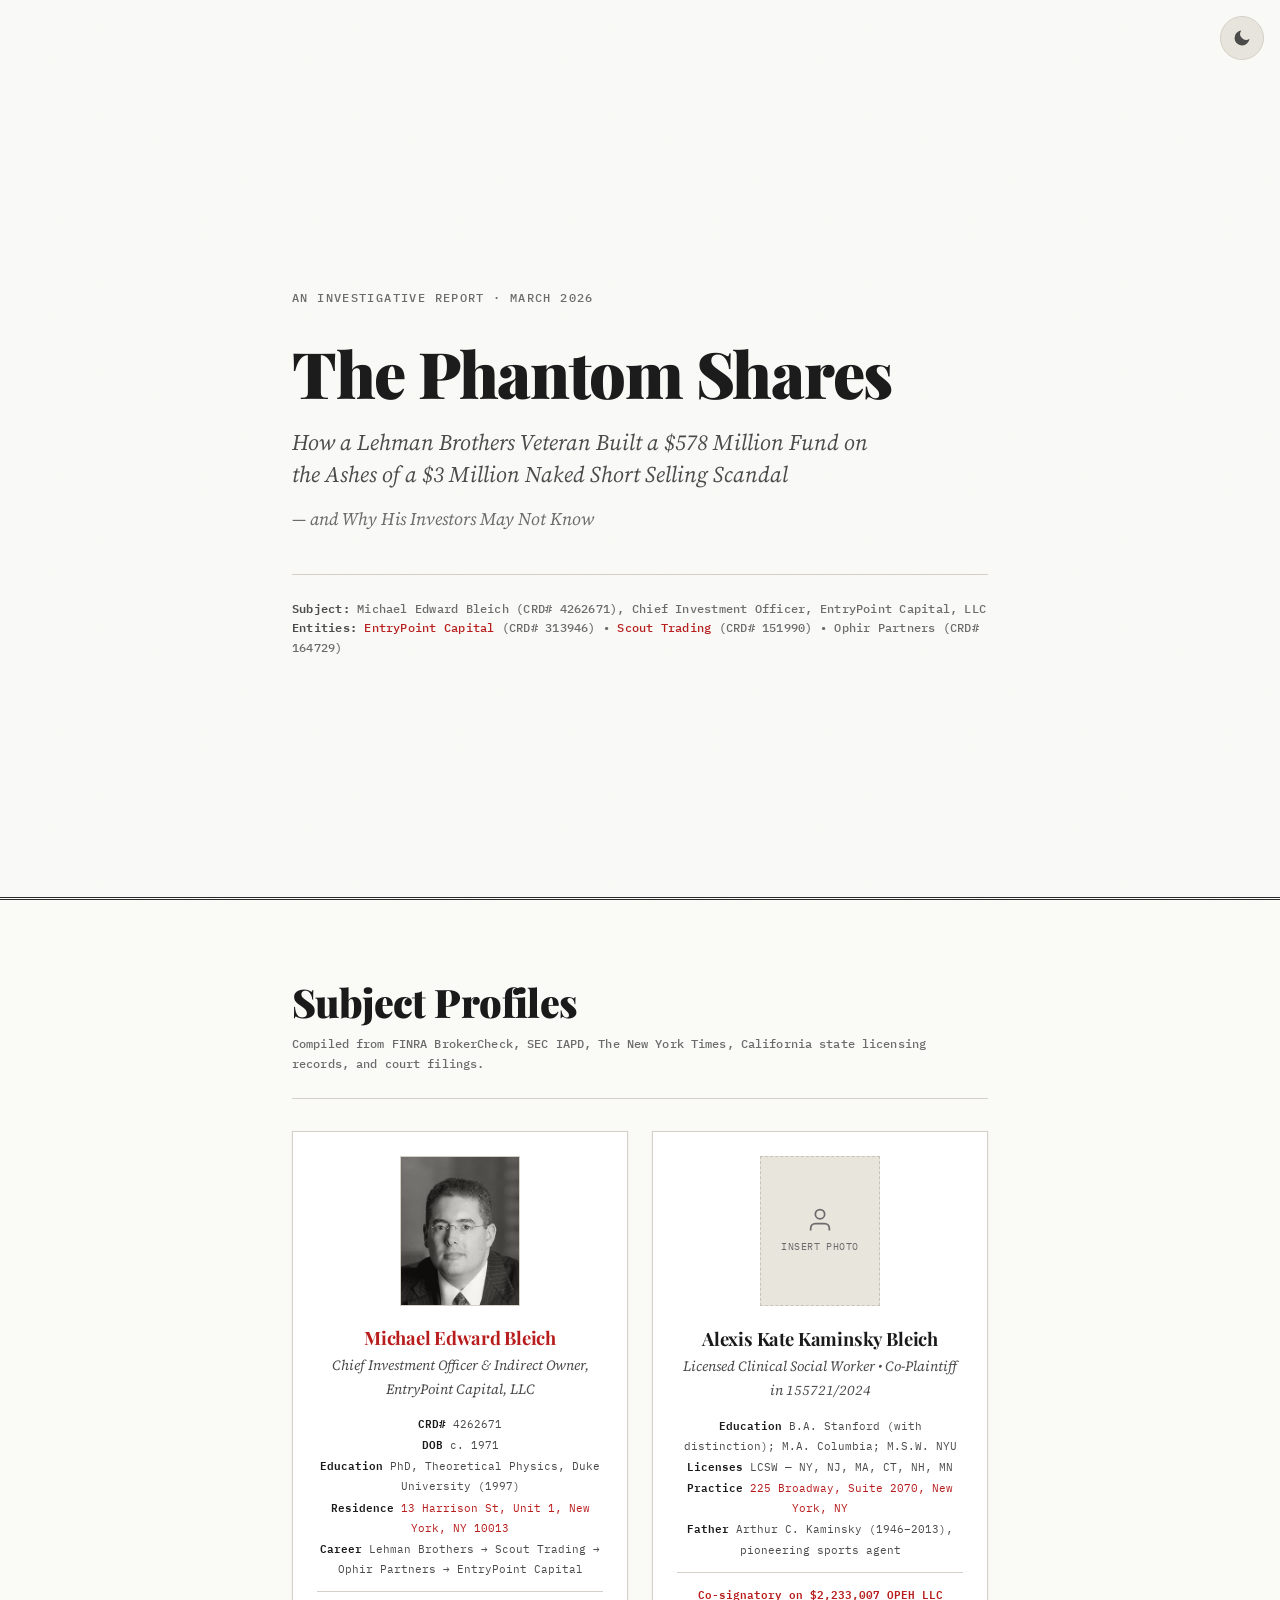
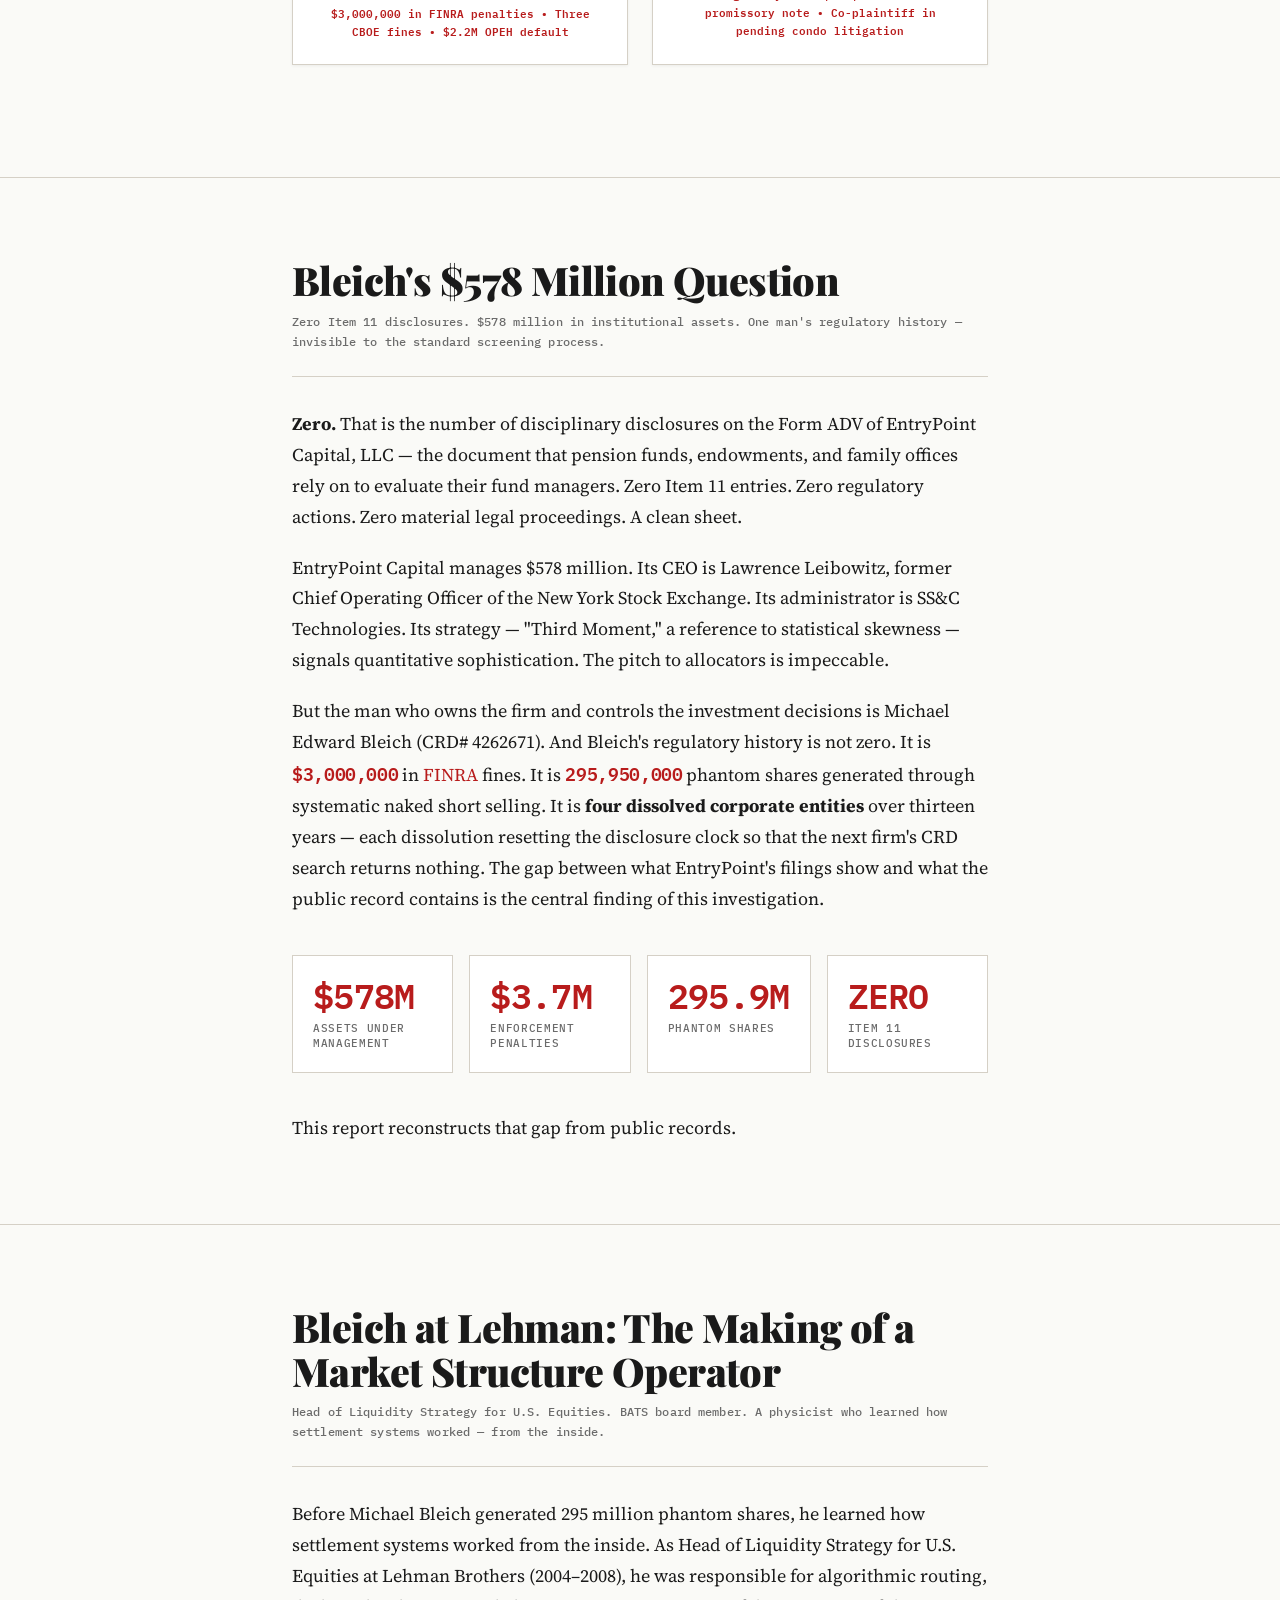
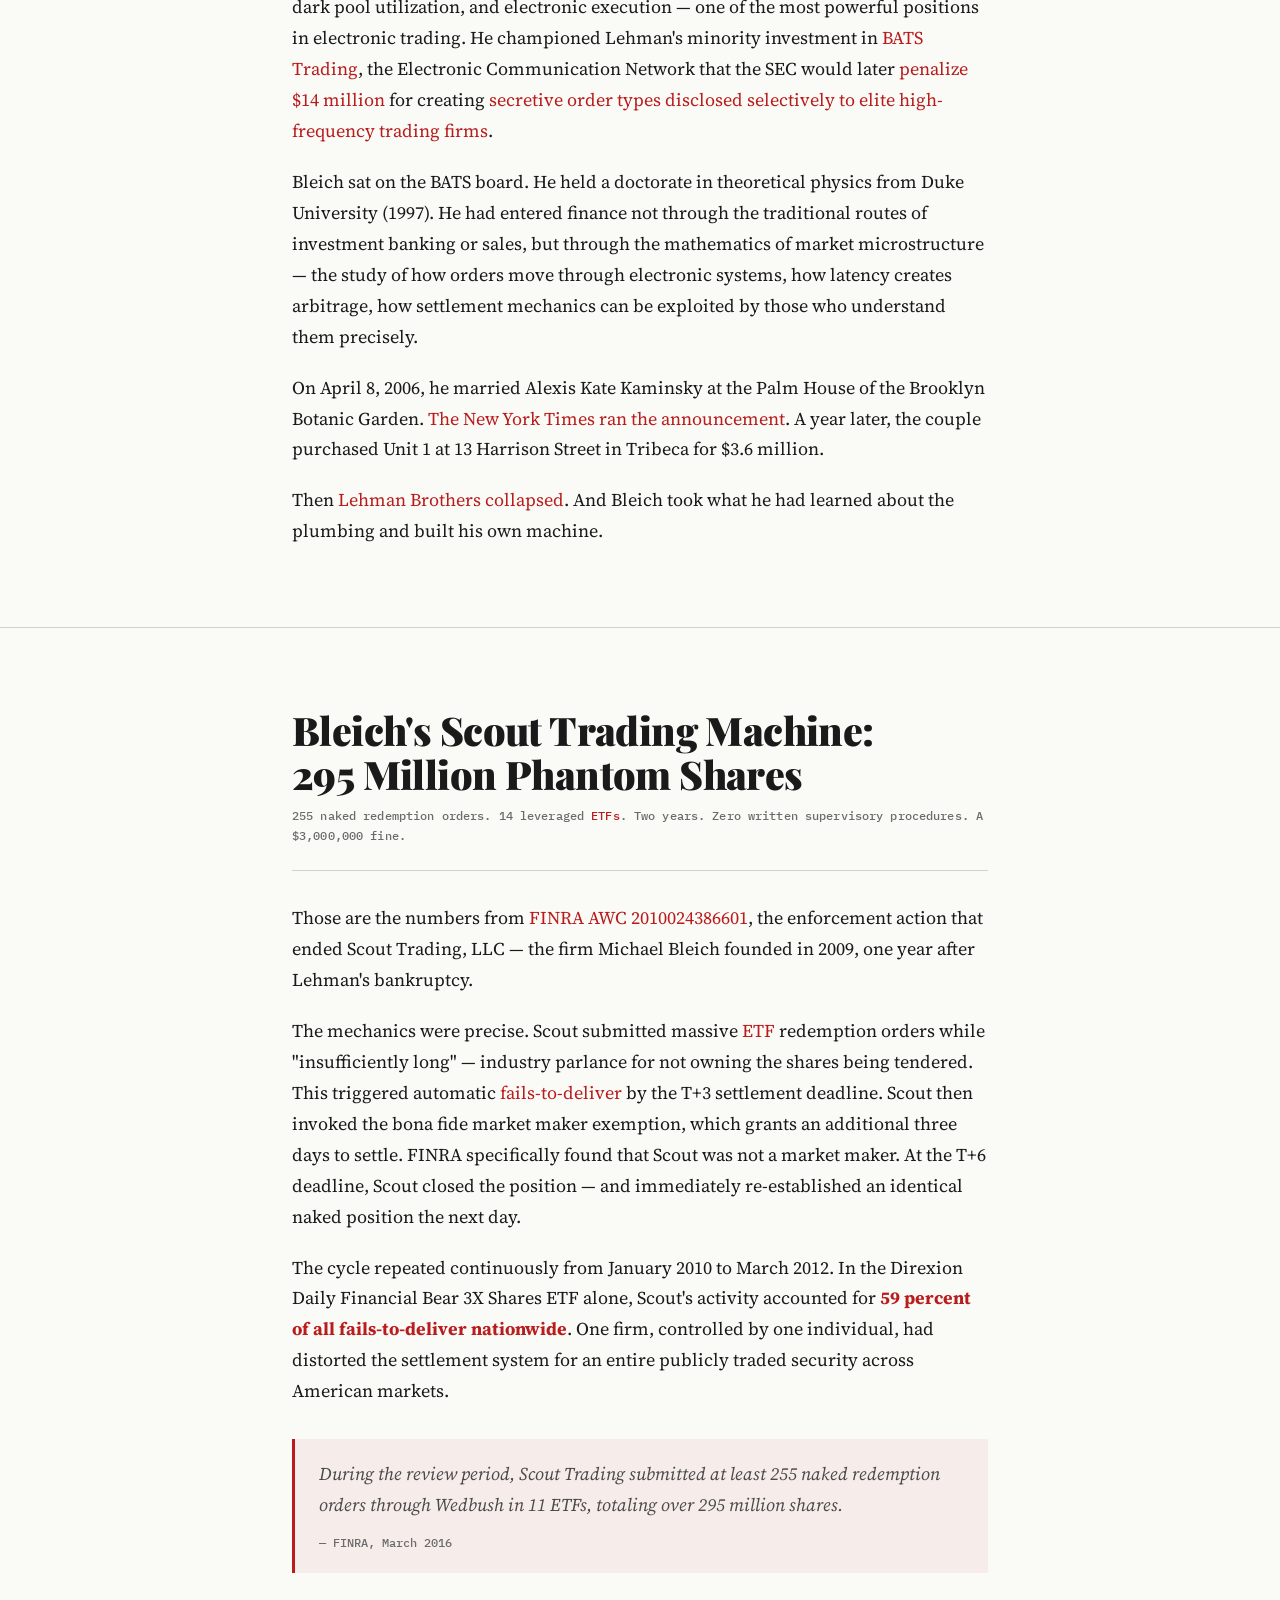
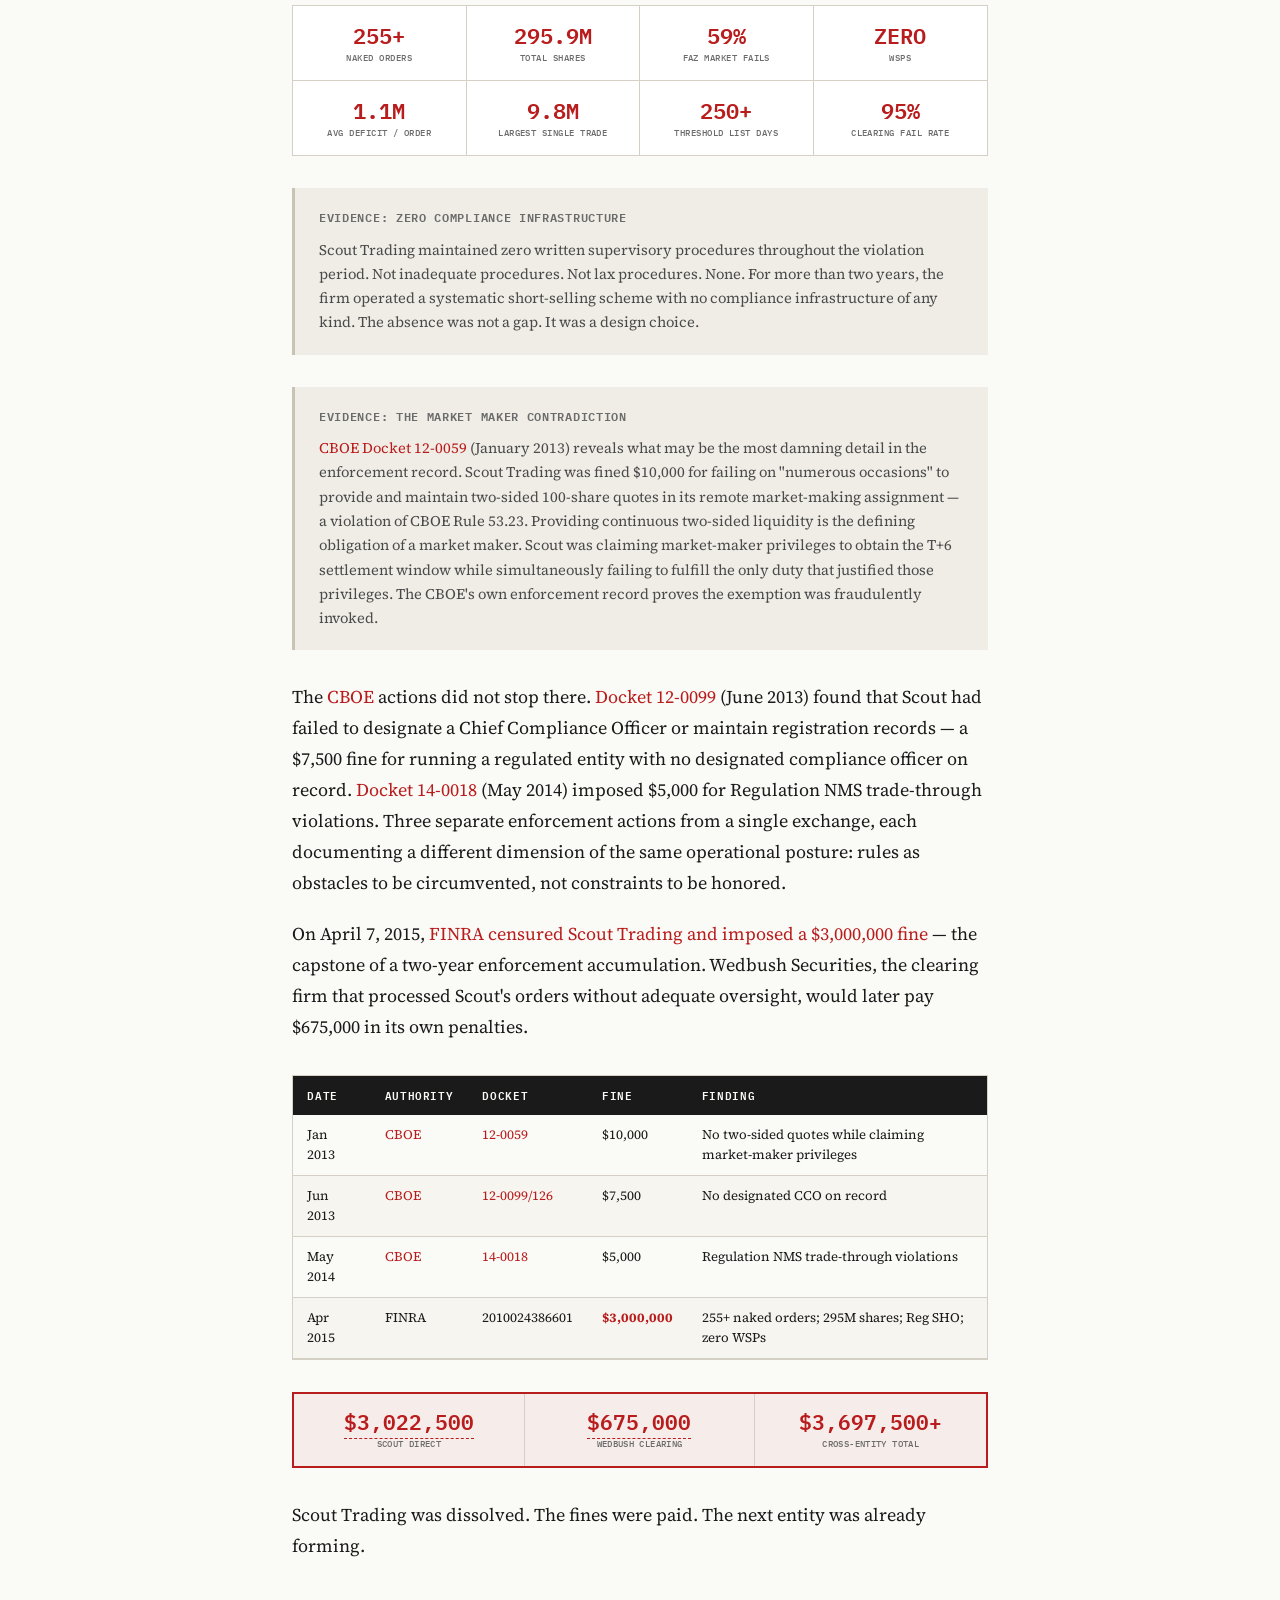
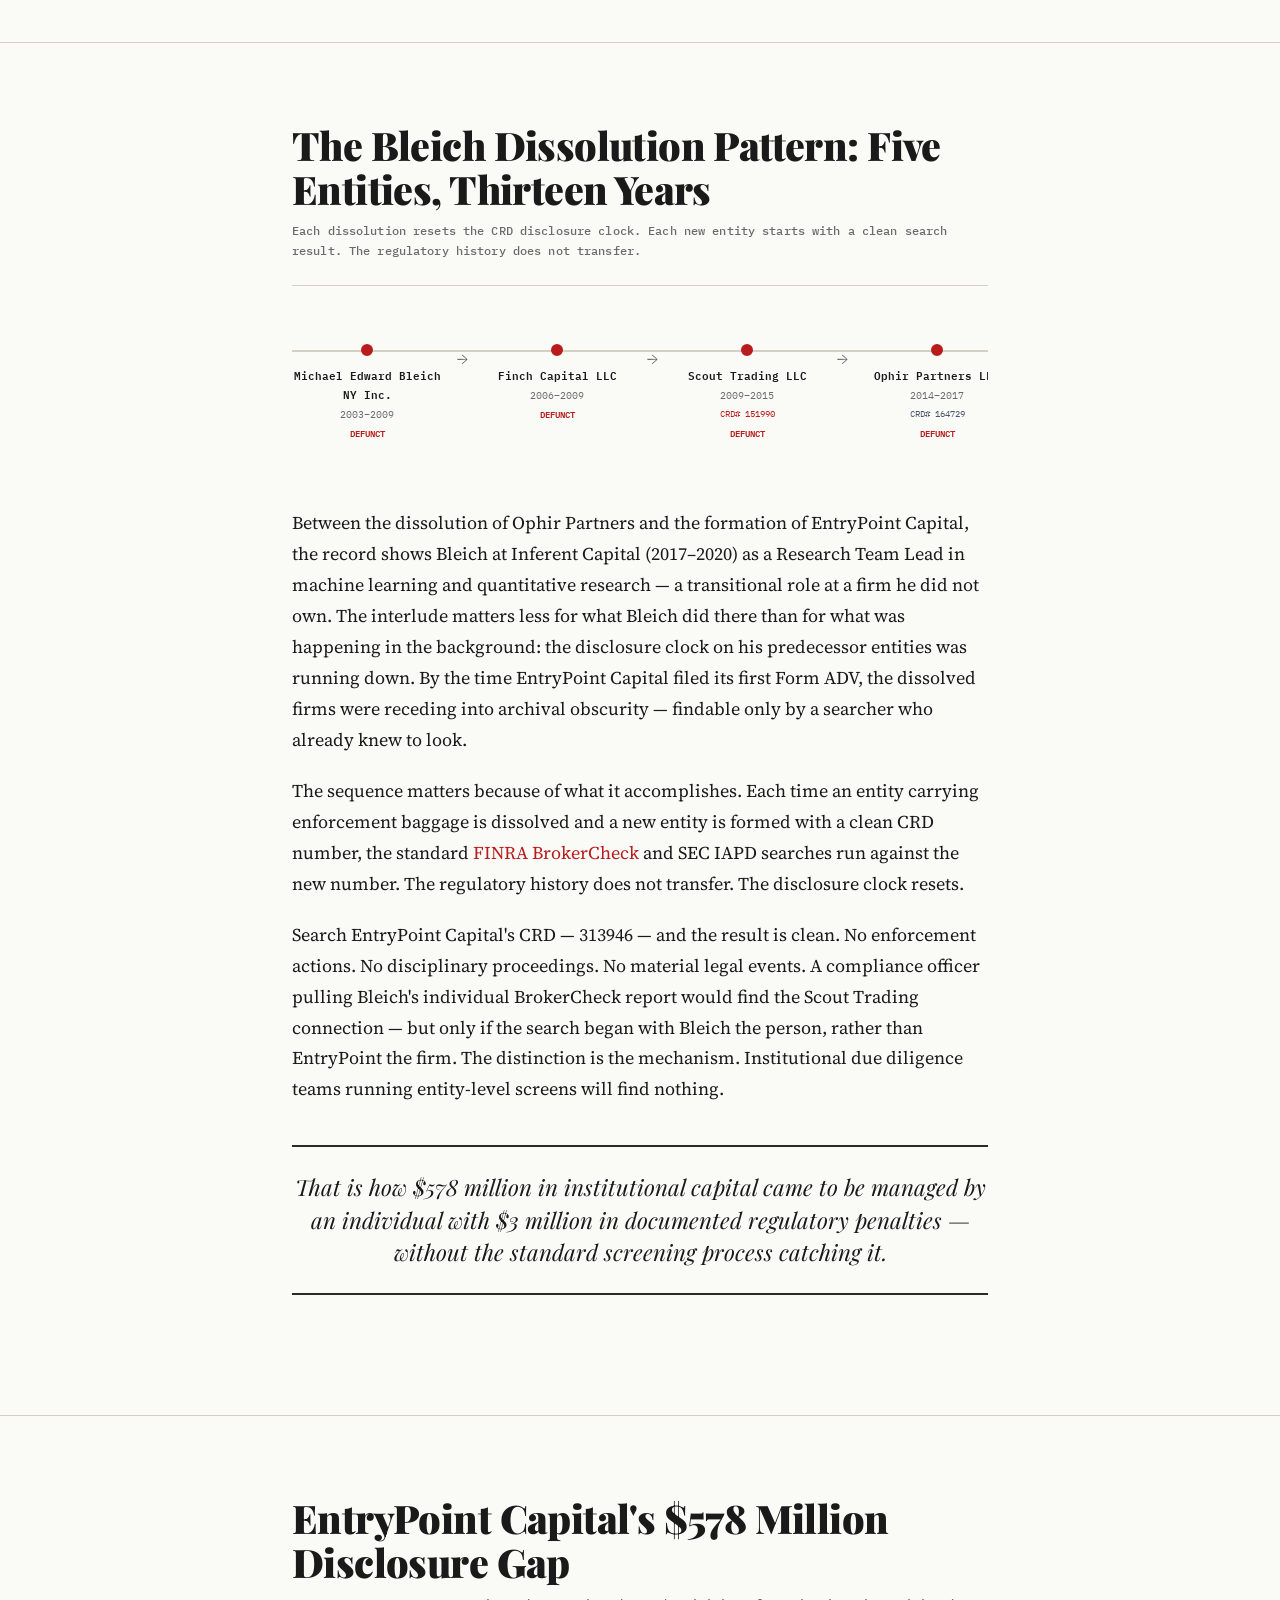
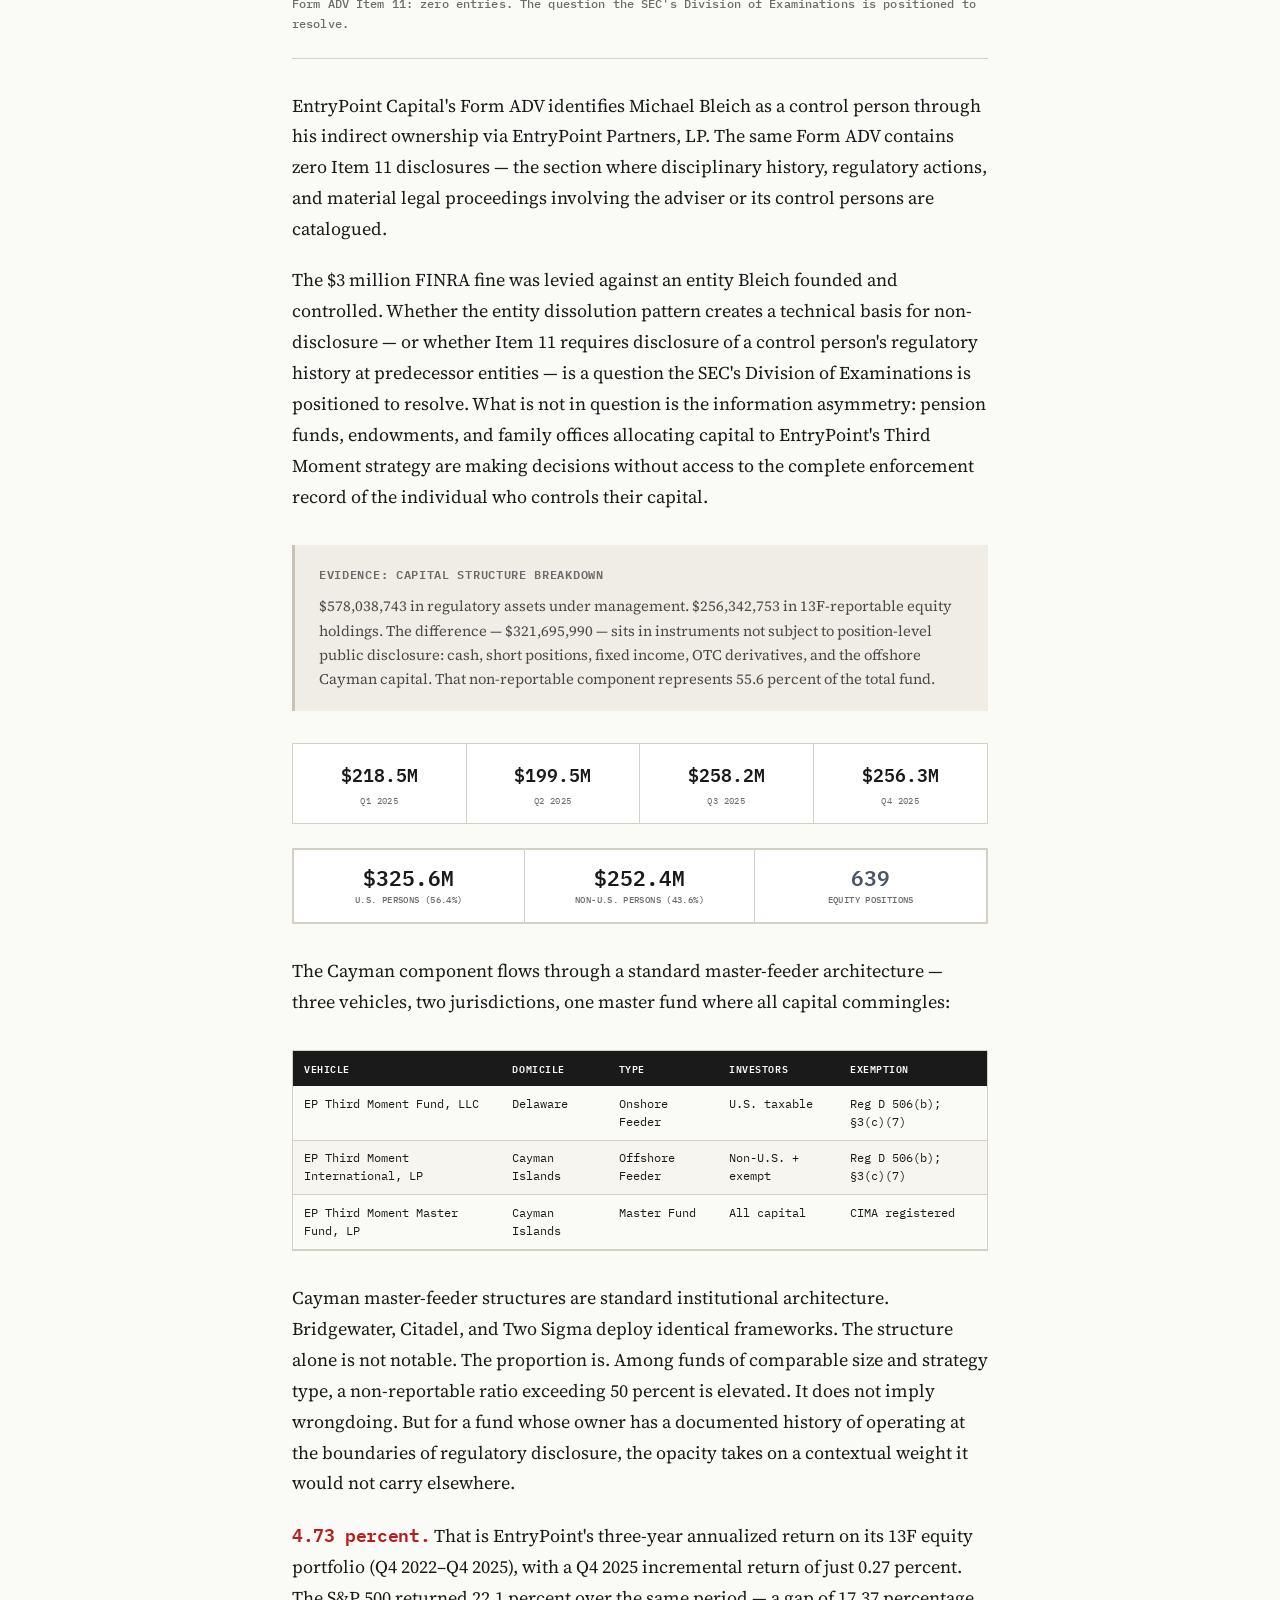
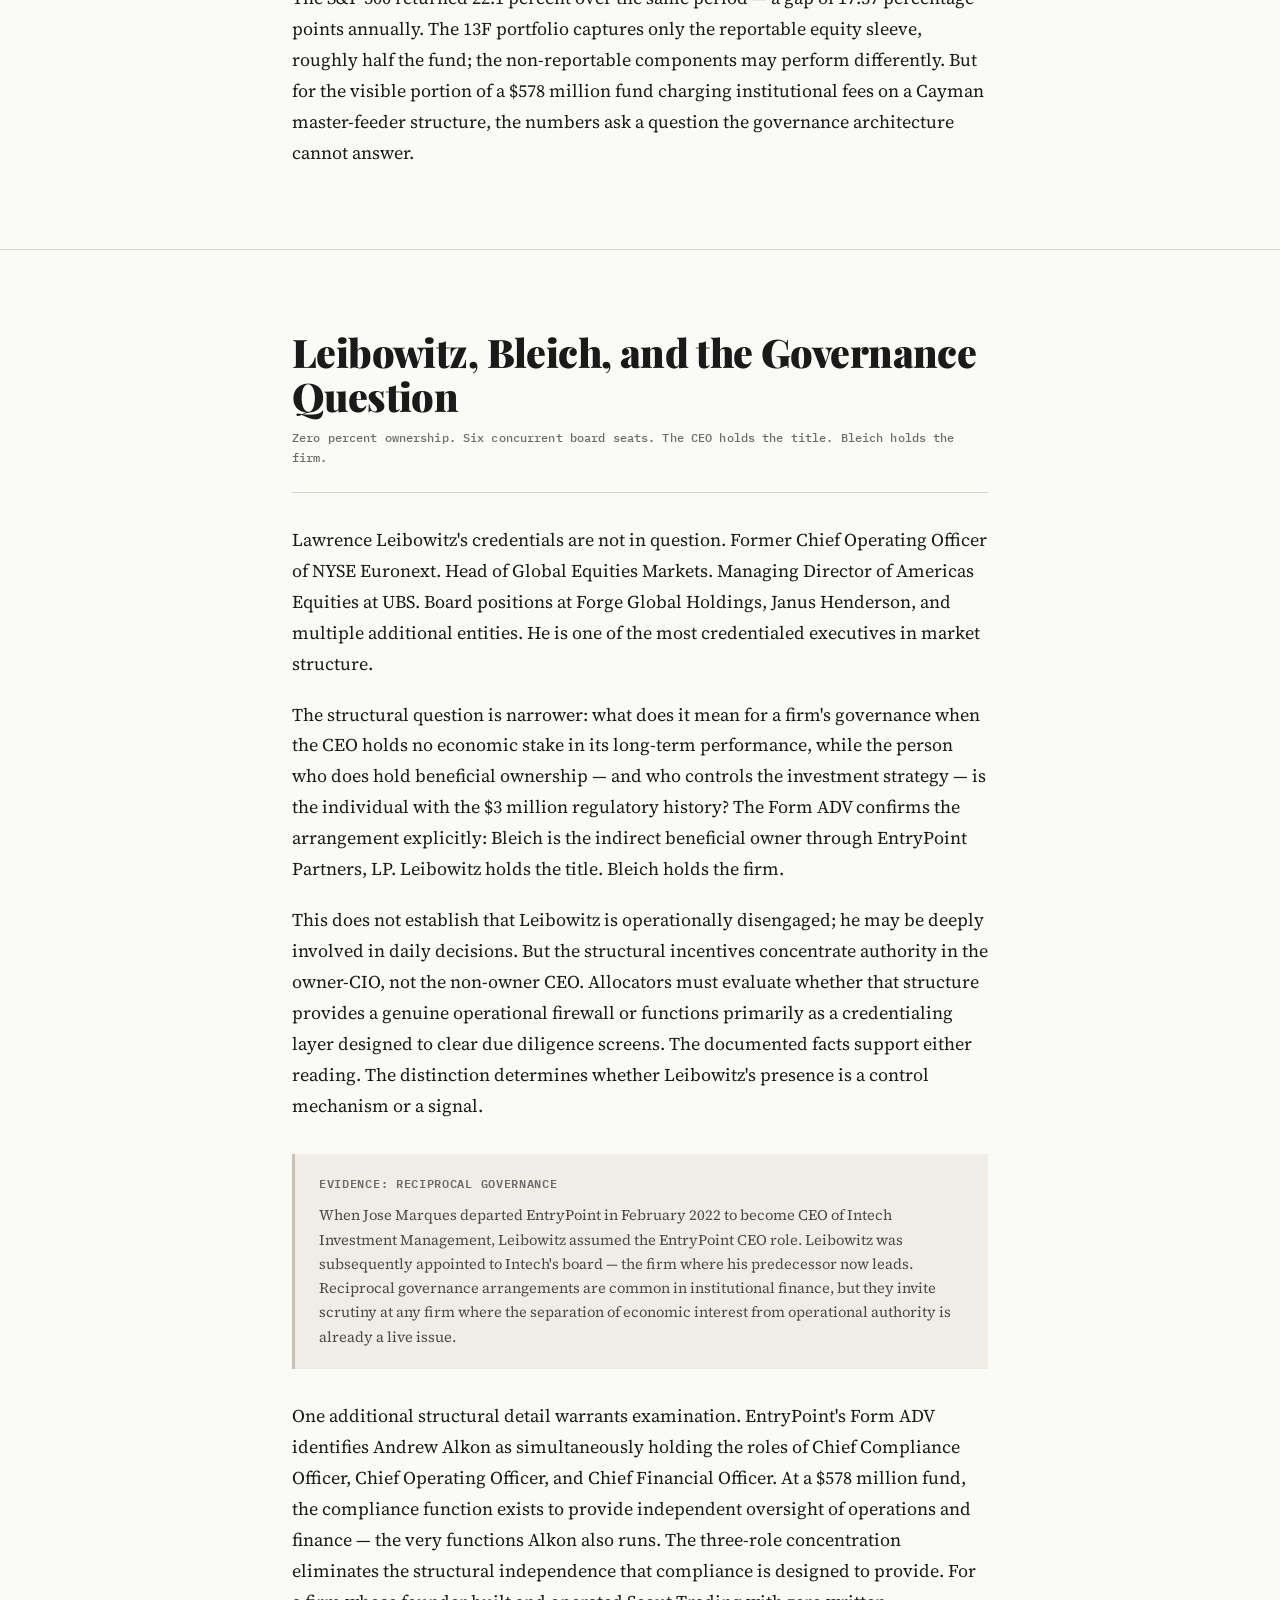
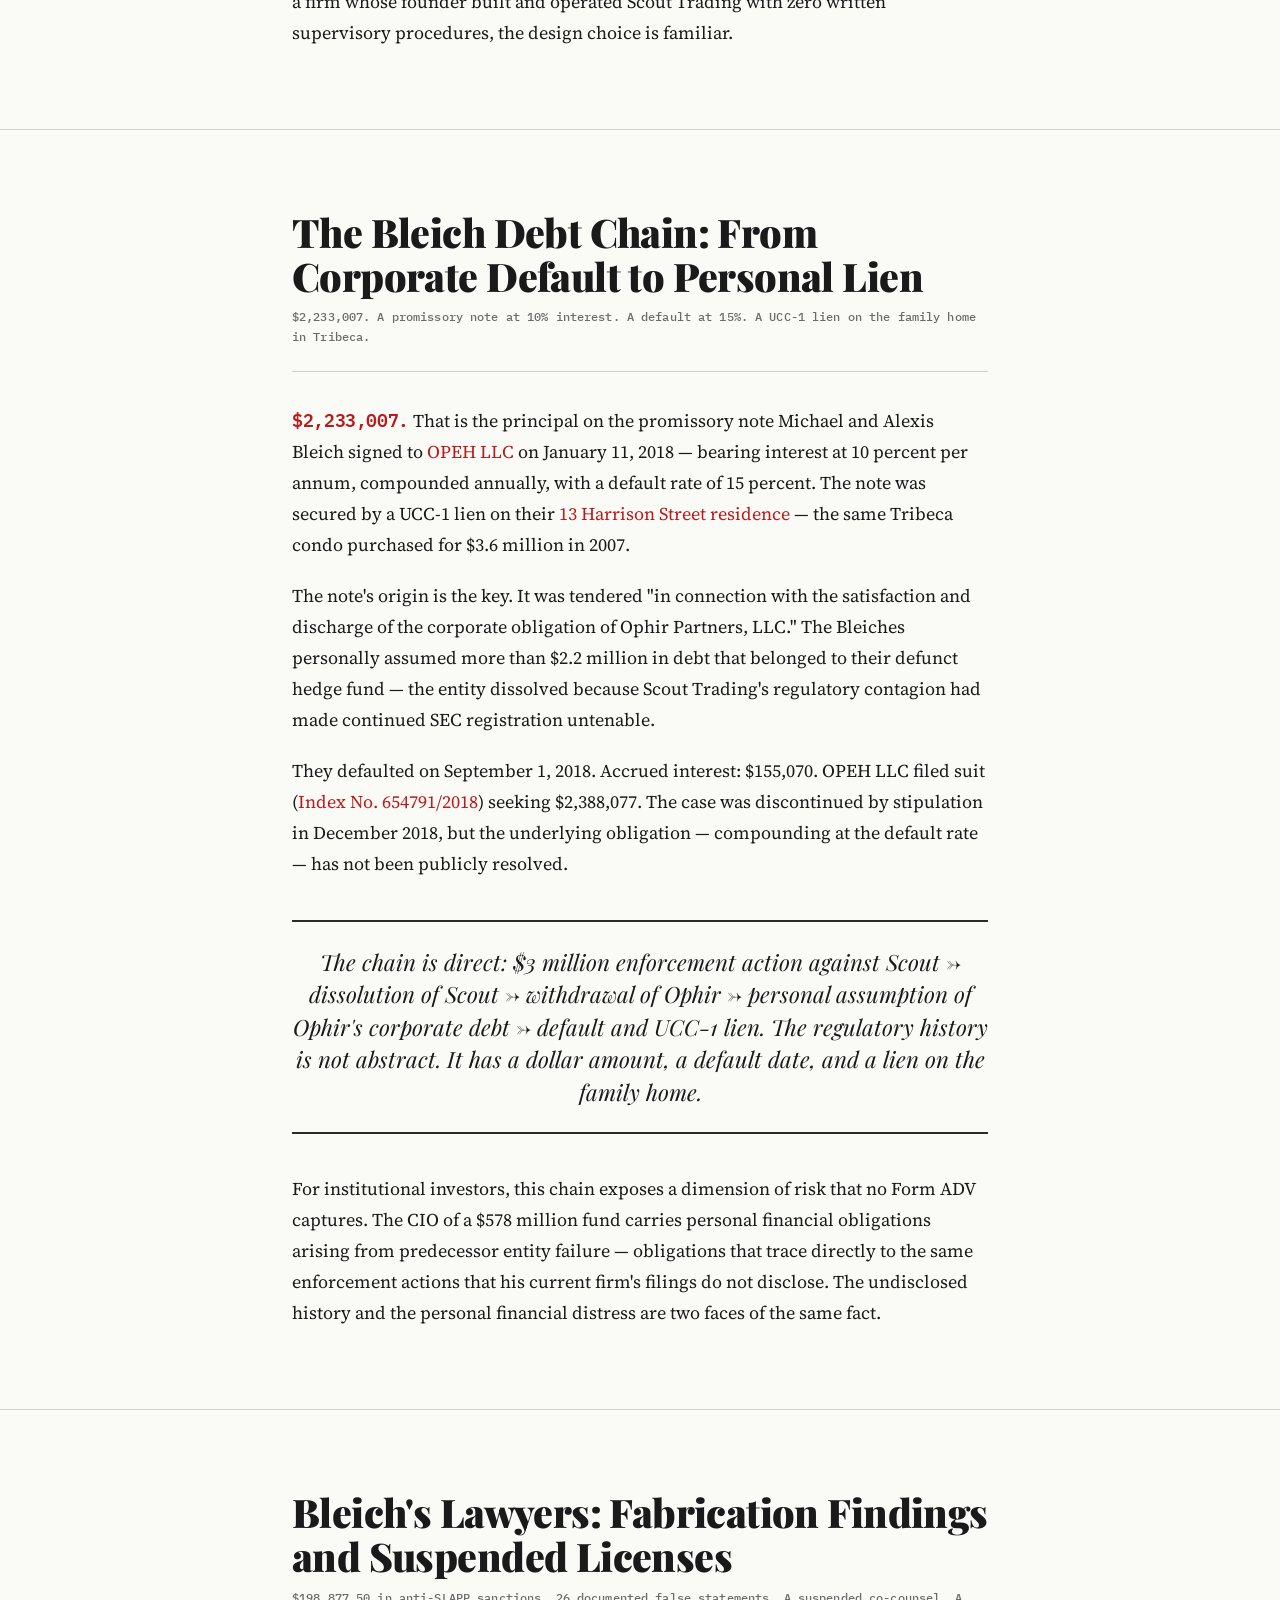
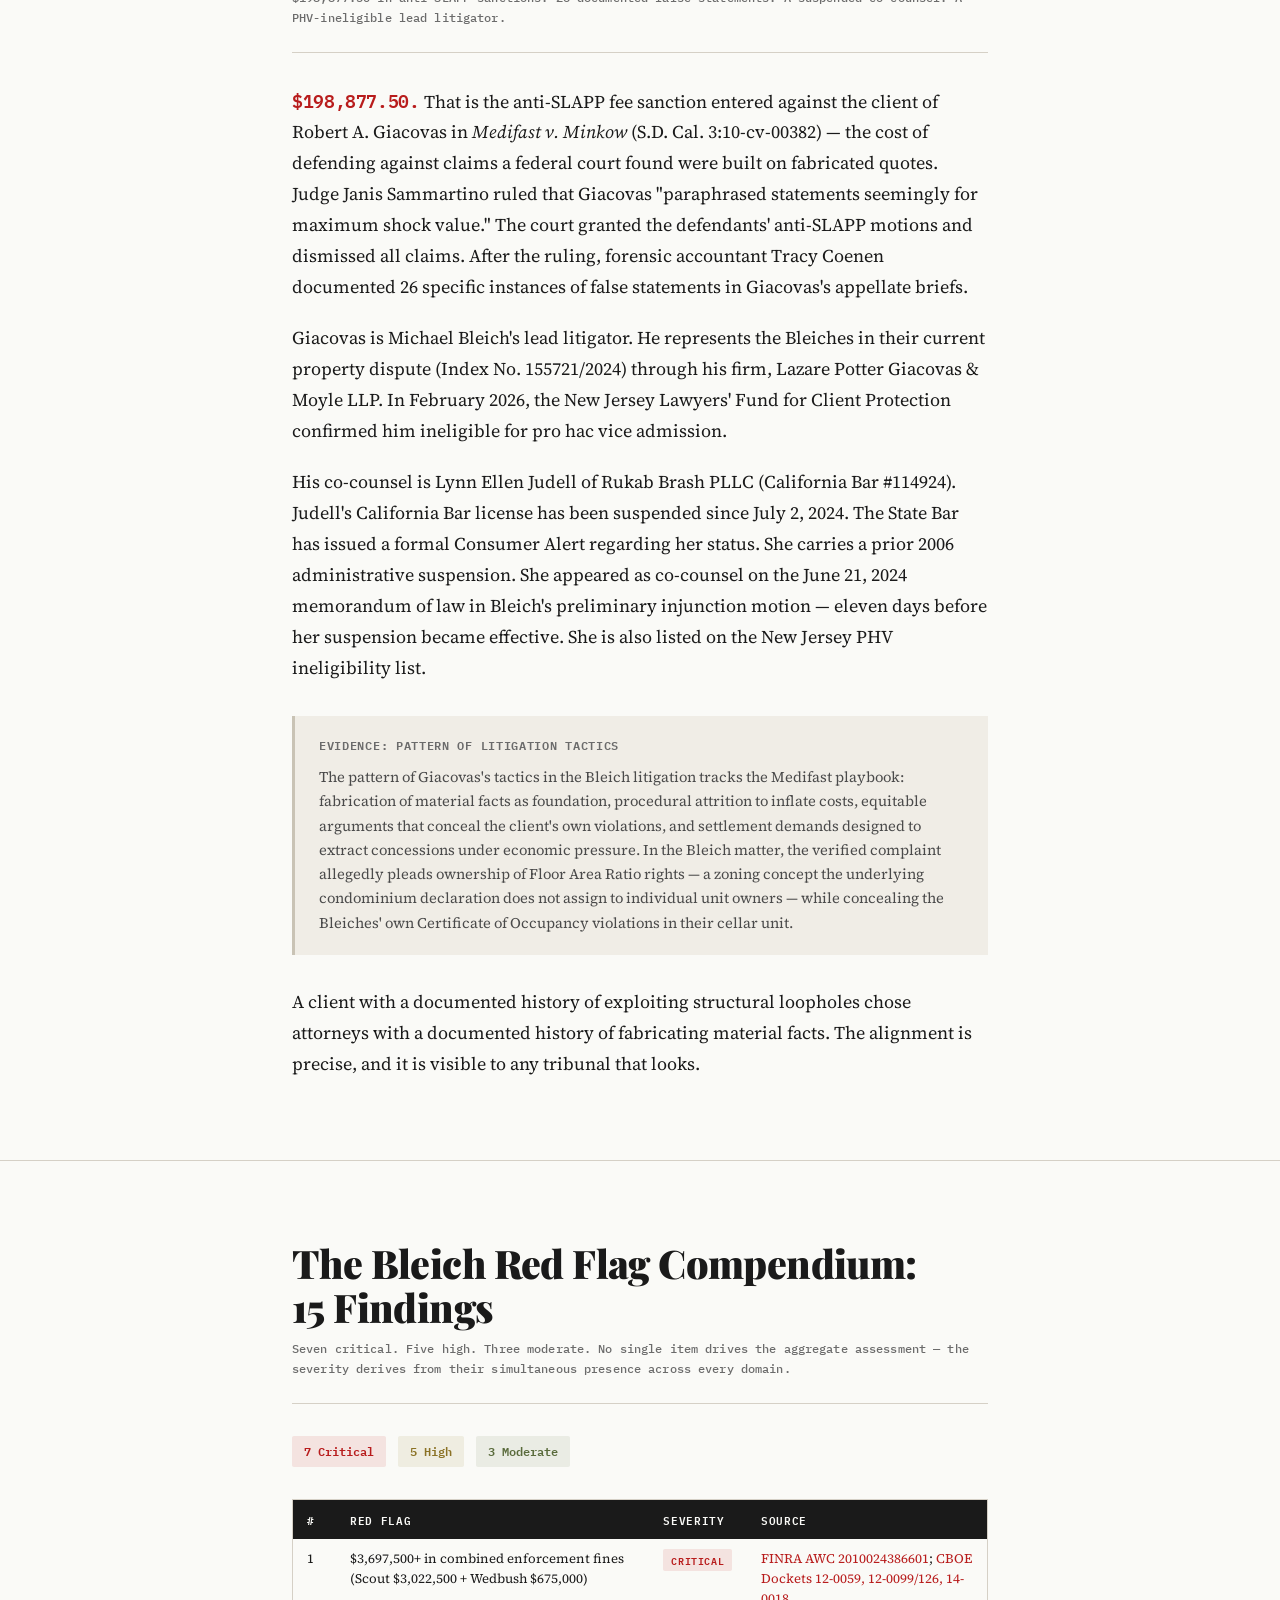
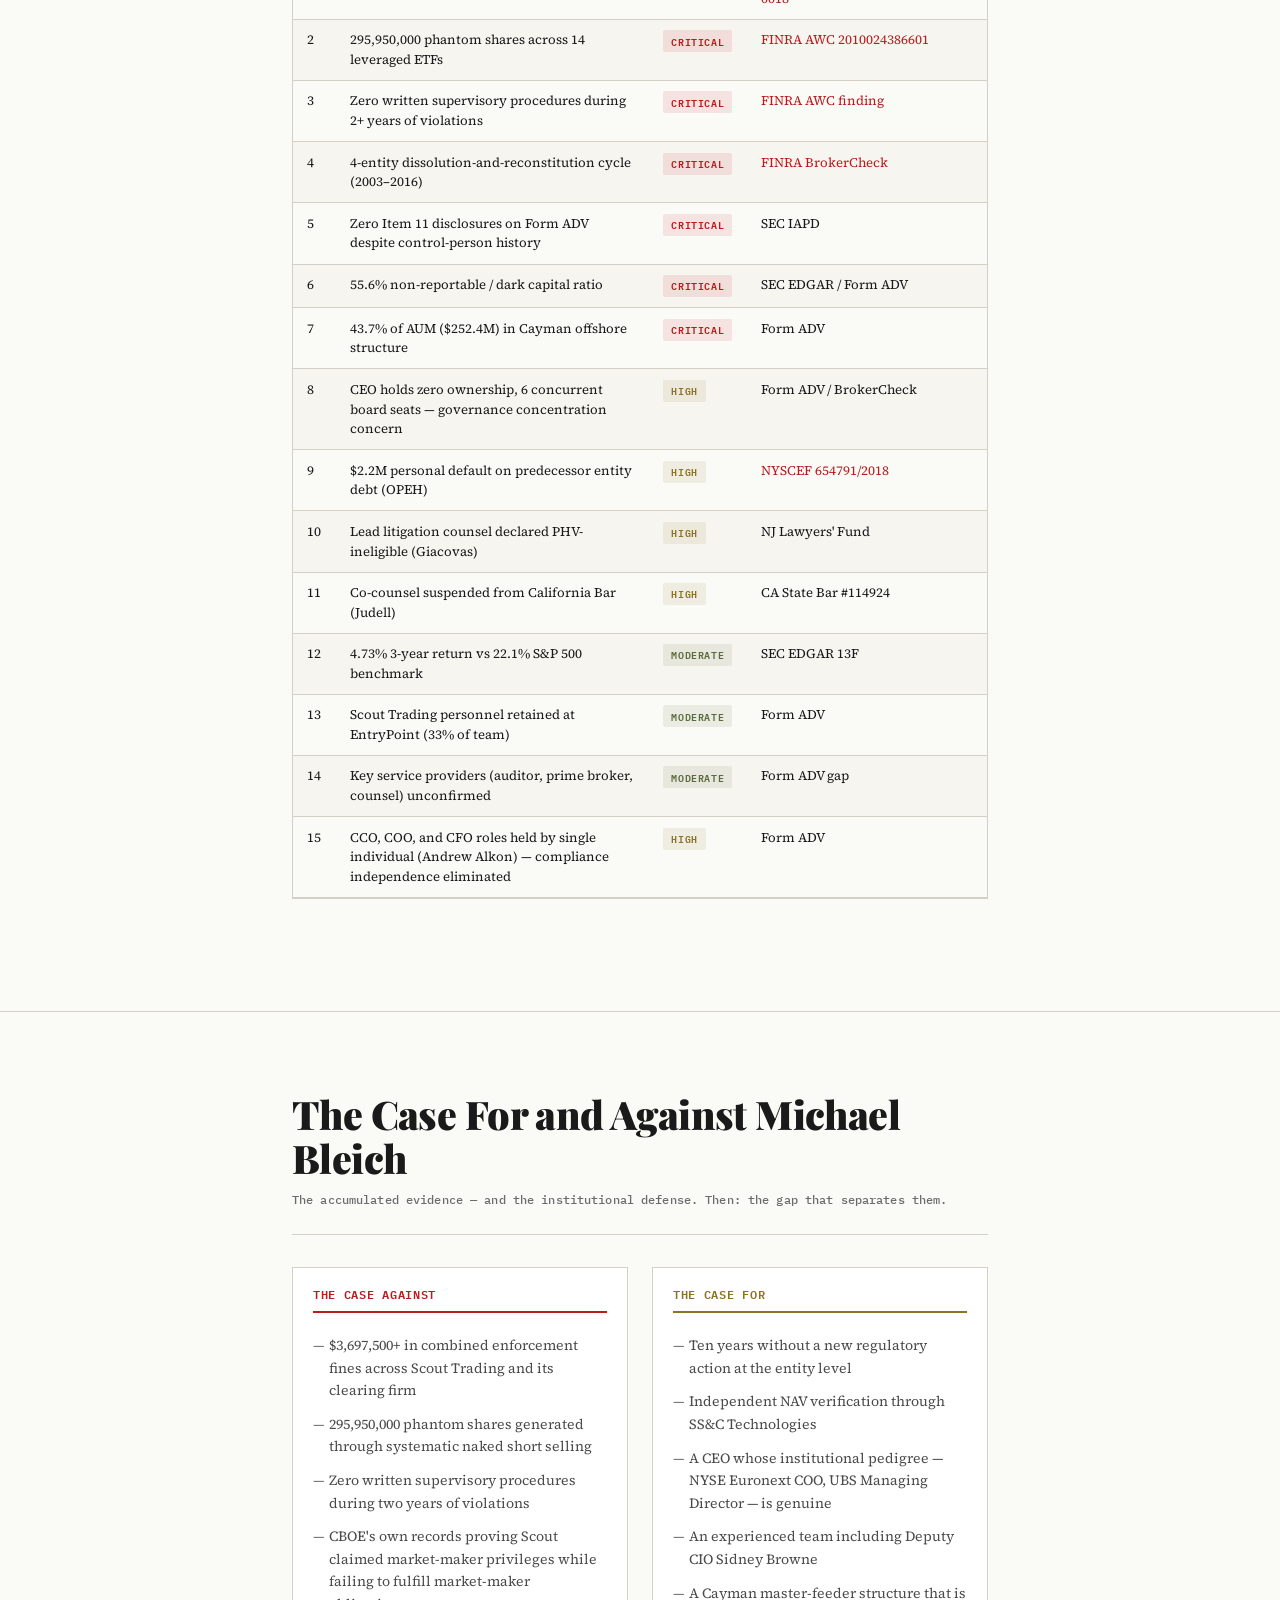
==== commit 0c6da645: "Add Bleich profile photo; replace placeholder with bMiBl.png" ====
--- a/index.html
+++ b/index.html
@@ -712,6 +712,24 @@
   flex-direction: column;
   gap: 0.3rem;
 }
+.profile-photo--image {
+  background: none;
+  border: 1px solid var(--card-border);
+  overflow: hidden;
+  padding: 0;
+}
+.profile-photo--image img {
+  width: 100%;
+  height: 100%;
+  object-fit: cover;
+  object-position: center top;
+  display: block;
+  filter: grayscale(15%);
+  transition: filter 0.3s ease;
+}
+.profile-photo--image img:hover {
+  filter: grayscale(0%);
+}
 .profile-photo-label {
   font-family: 'IBM Plex Mono', monospace;
   font-size: 0.6rem;
@@ -1332,9 +1350,8 @@
   <div class="profile-cards reveal-stagger">
     <!-- Bleich Profile -->
     <div class="profile-card reveal">
-      <div class="profile-photo">
-        <svg viewBox="0 0 24 24"><path d="M20 21v-2a4 4 0 0 0-4-4H8a4 4 0 0 0-4 4v2"/><circle cx="12" cy="7" r="4"/></svg>
-        <span class="profile-photo-label">Insert Photo</span>
+      <div class="profile-photo profile-photo--image">
+        <img src="bMiBl.png" alt="Michael Edward Bleich" loading="lazy">
       </div>
       <div class="profile-info">
         <h3><a href="https://www.zoominfo.com/p/Michael-Bleich/12107508341" target="_blank" rel="noopener" title="ZoomInfo profile">Michael Edward Bleich</a></h3>
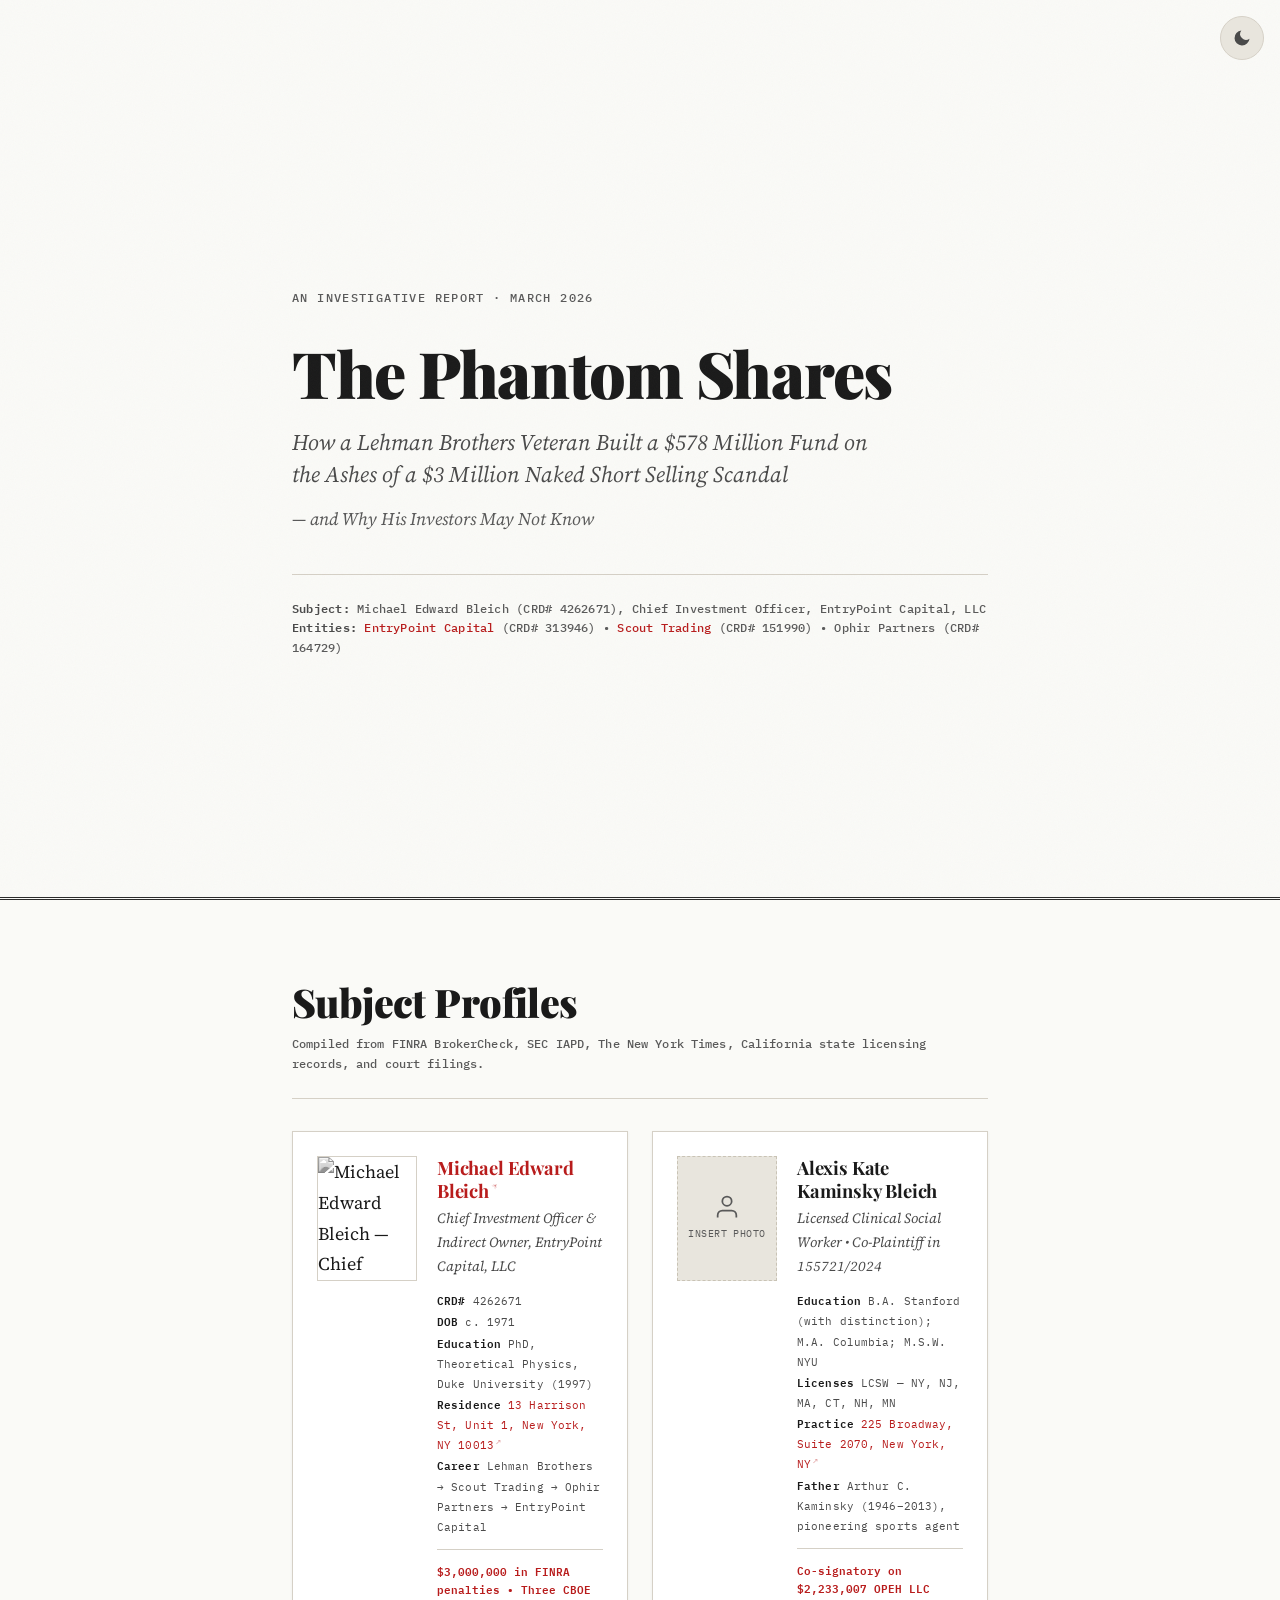
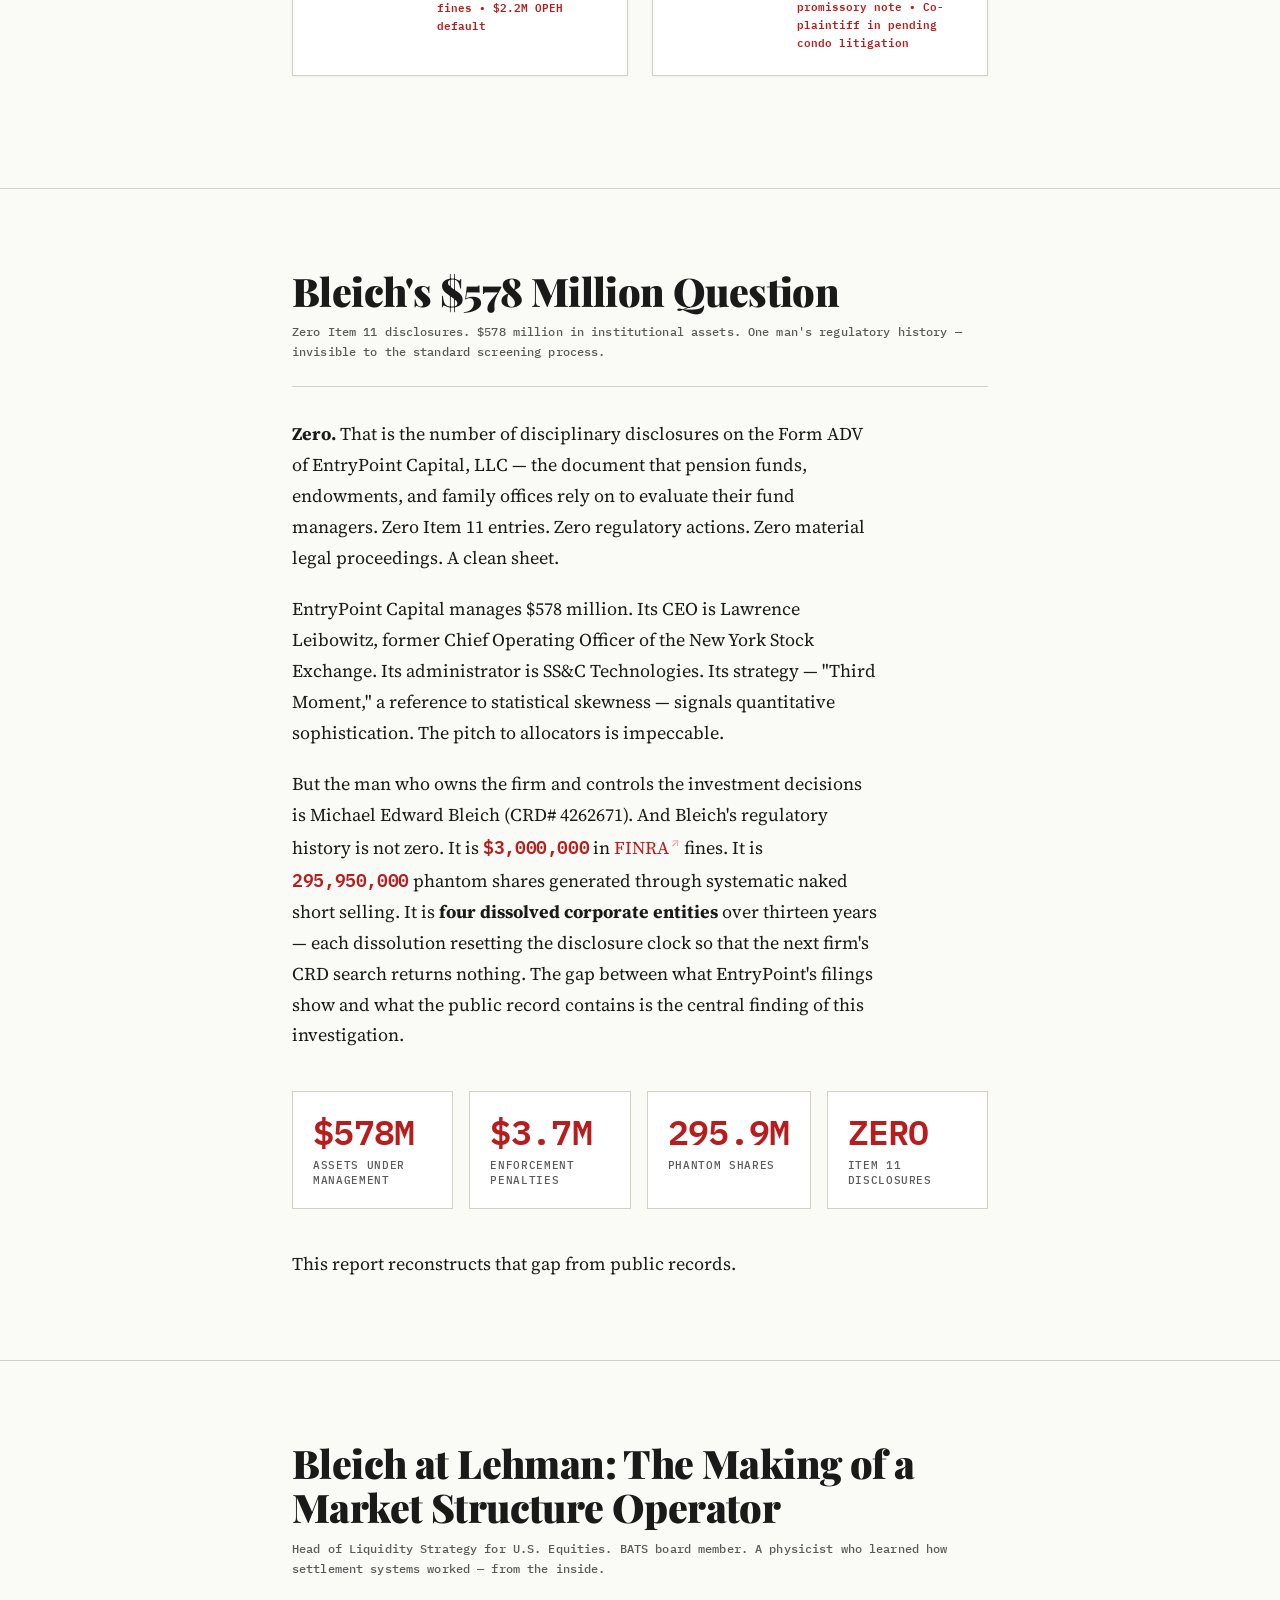
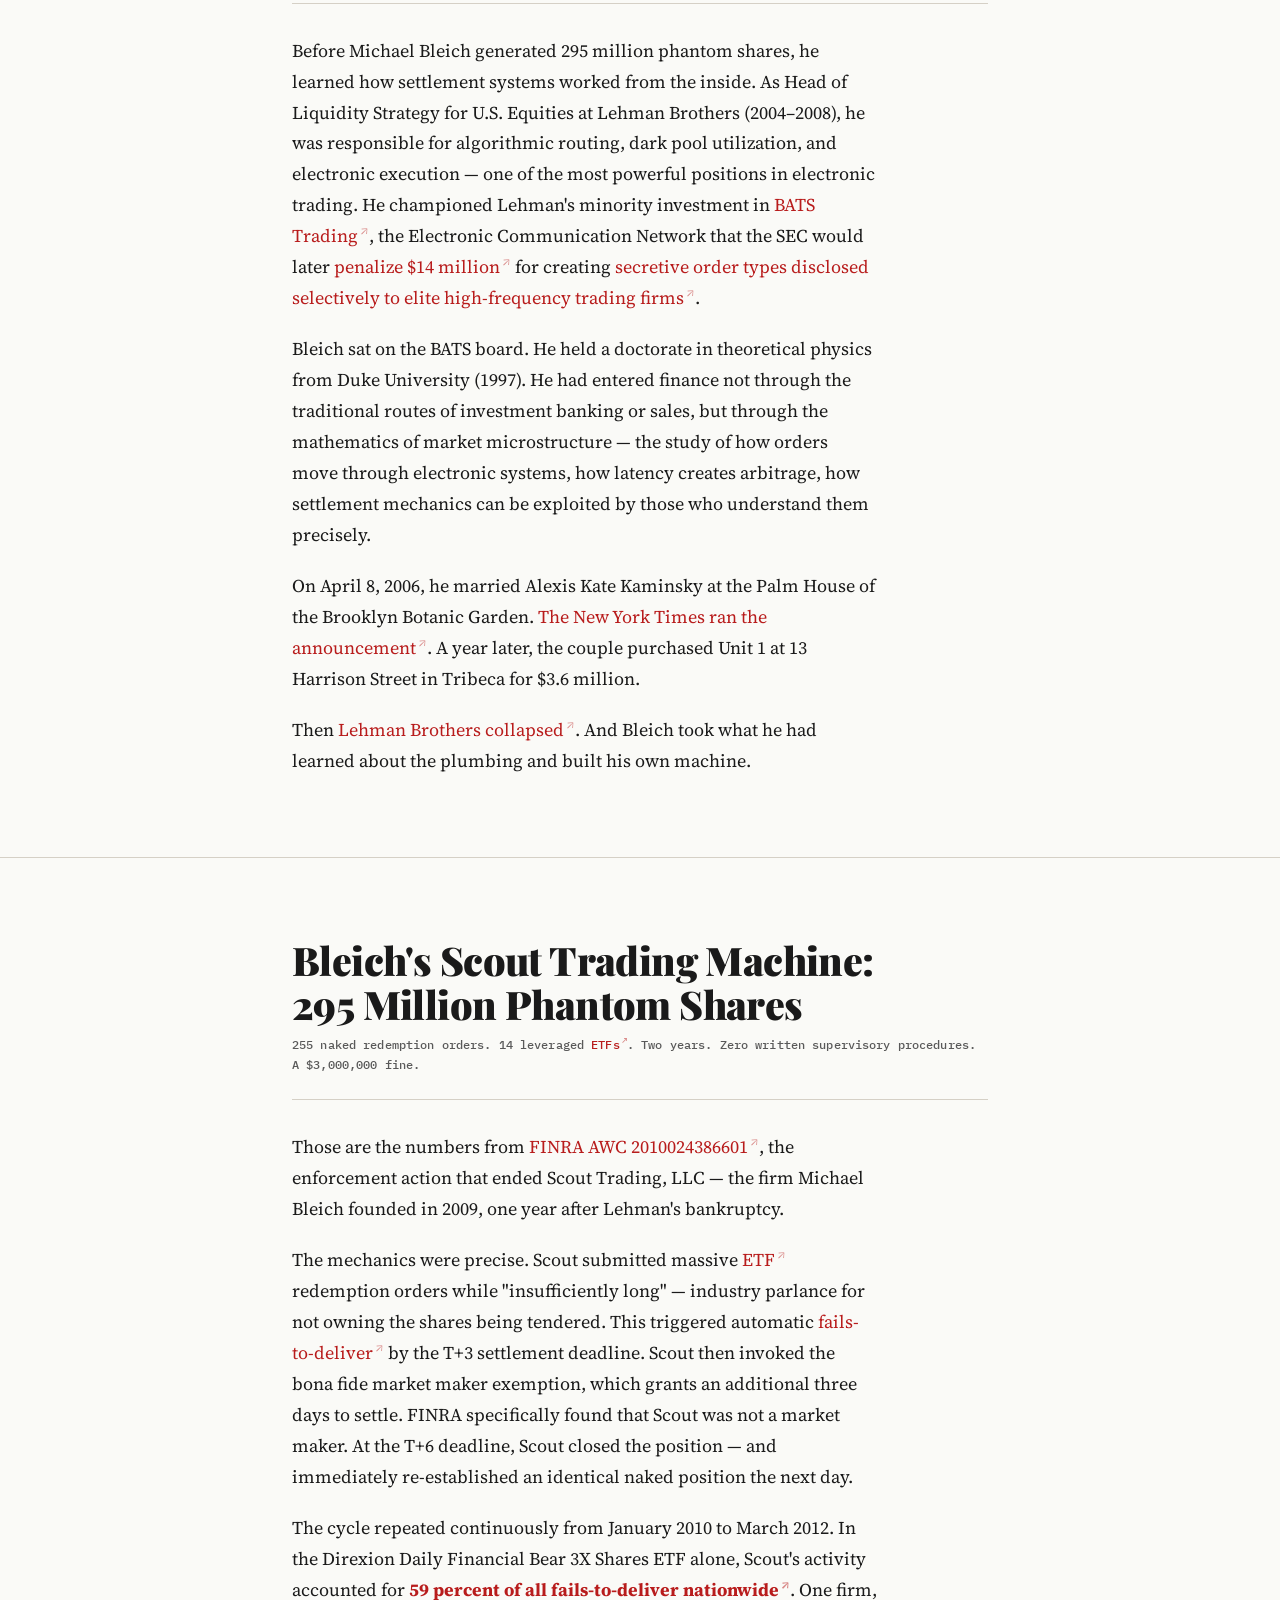
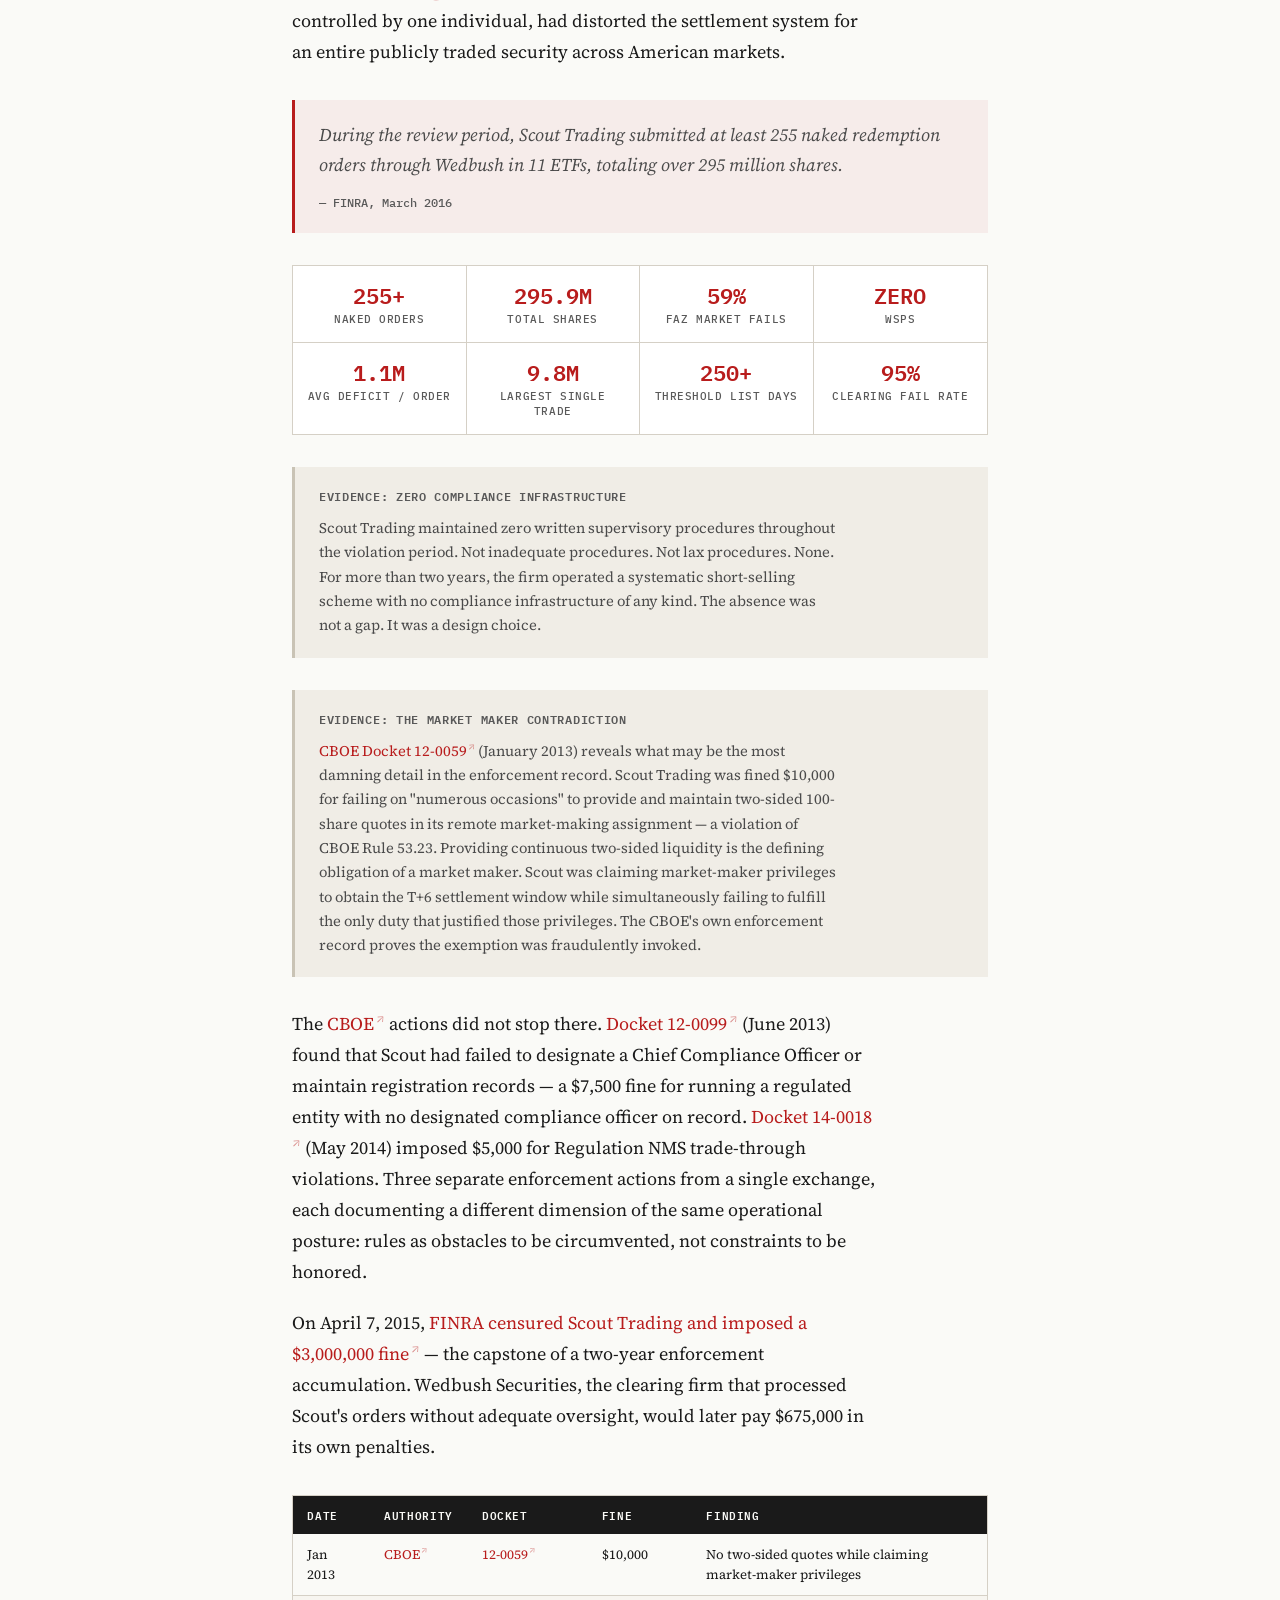
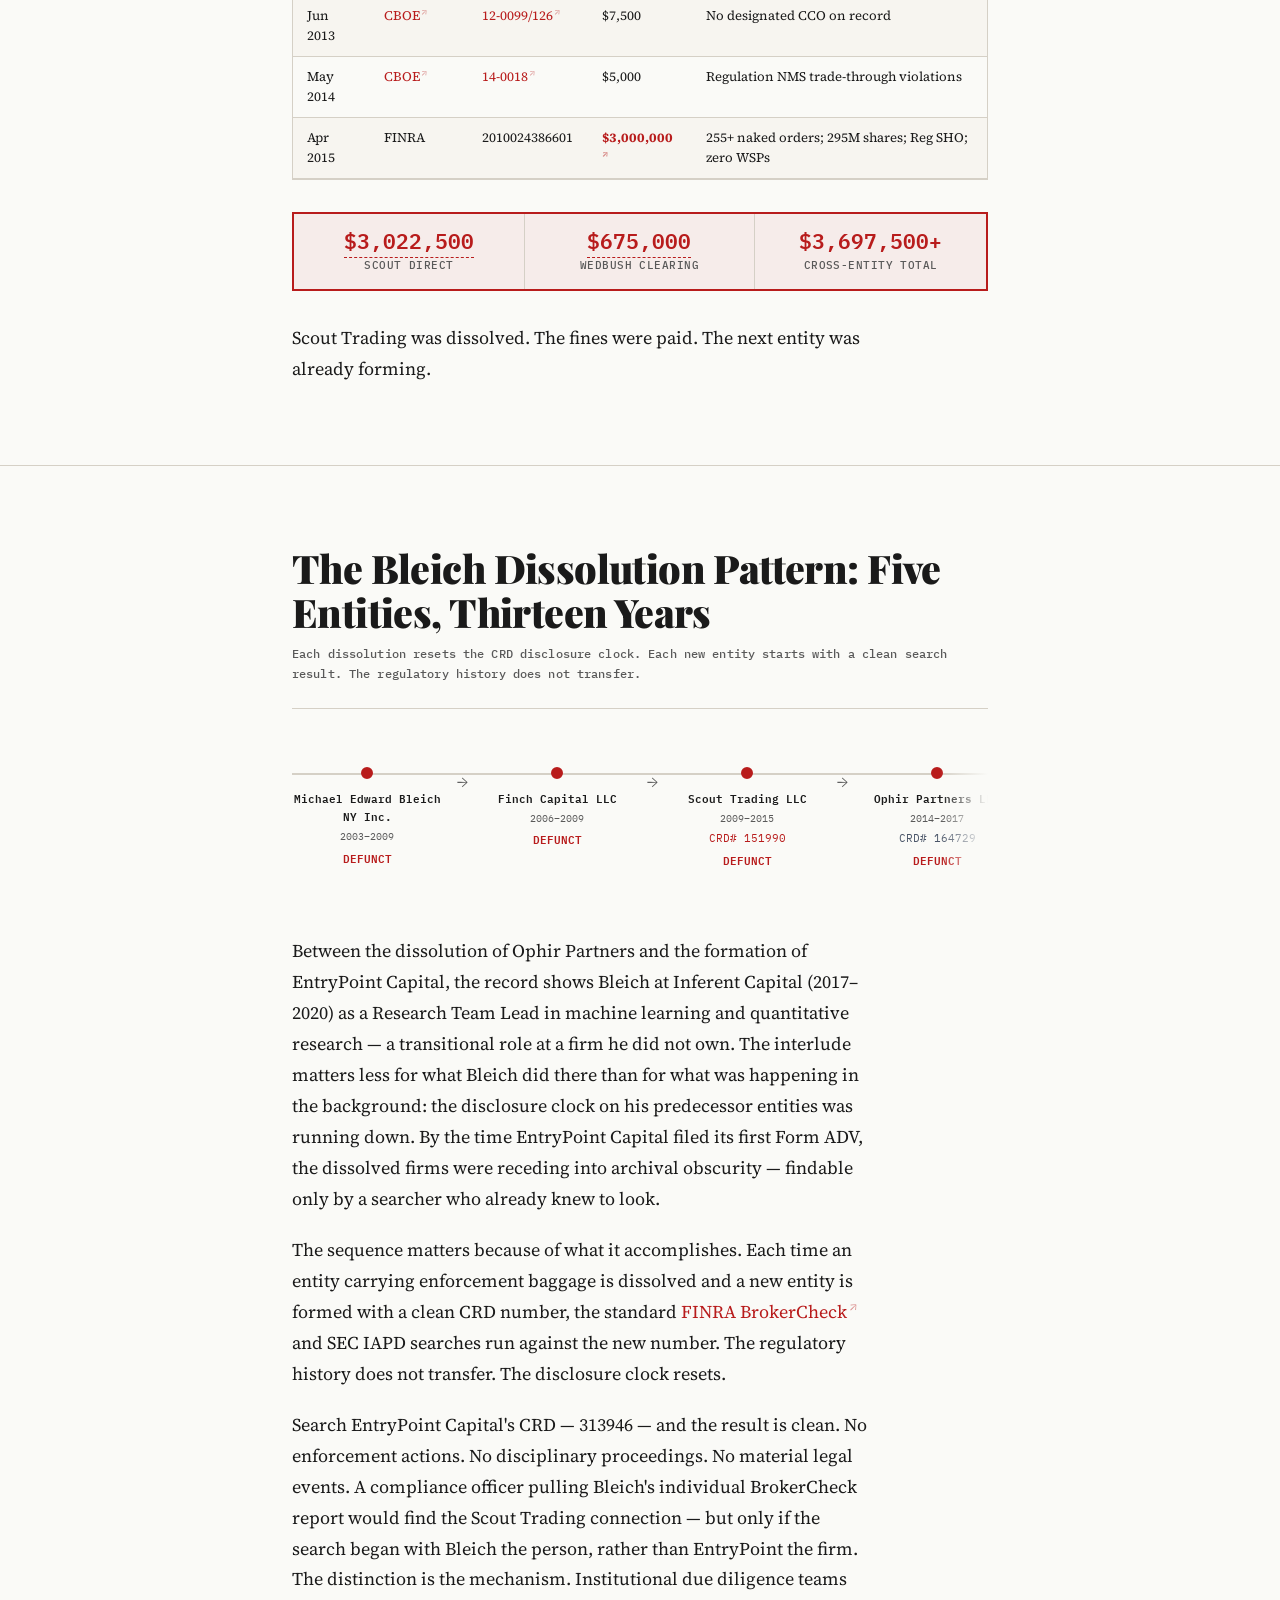
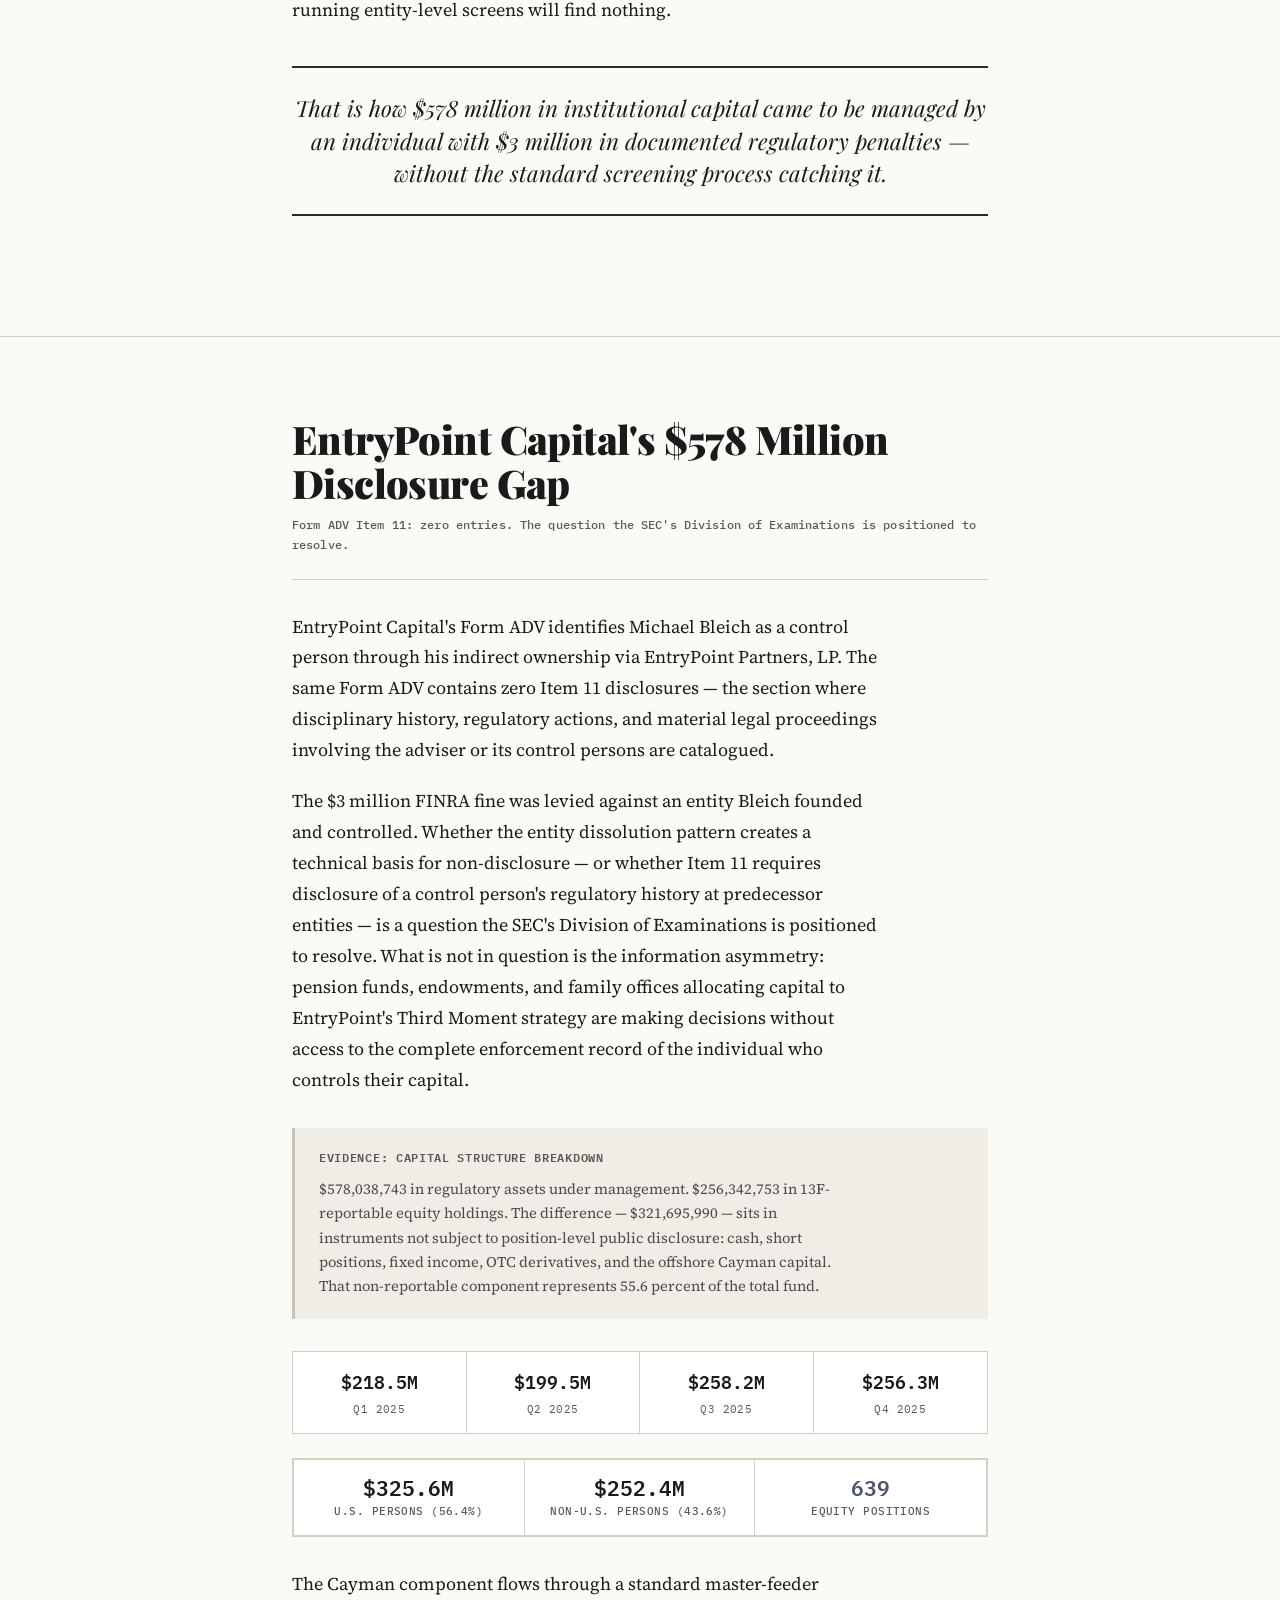
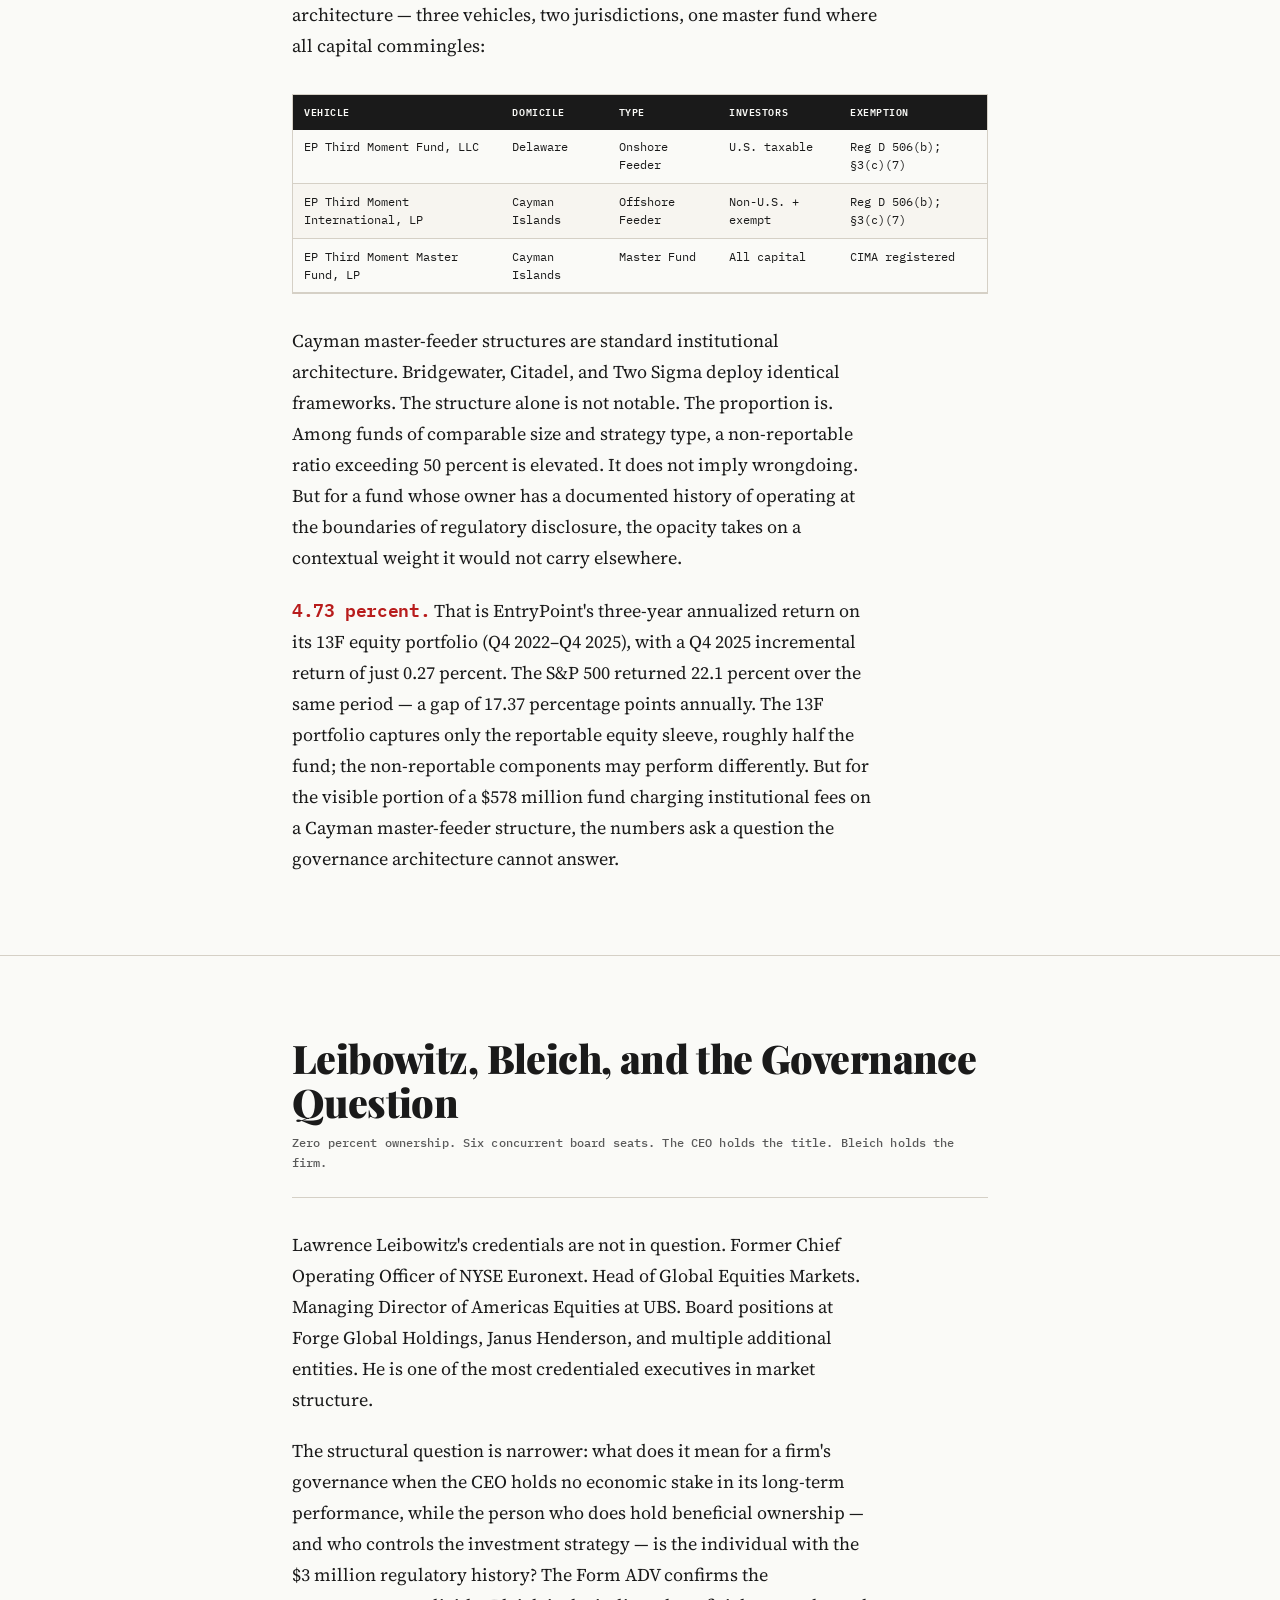
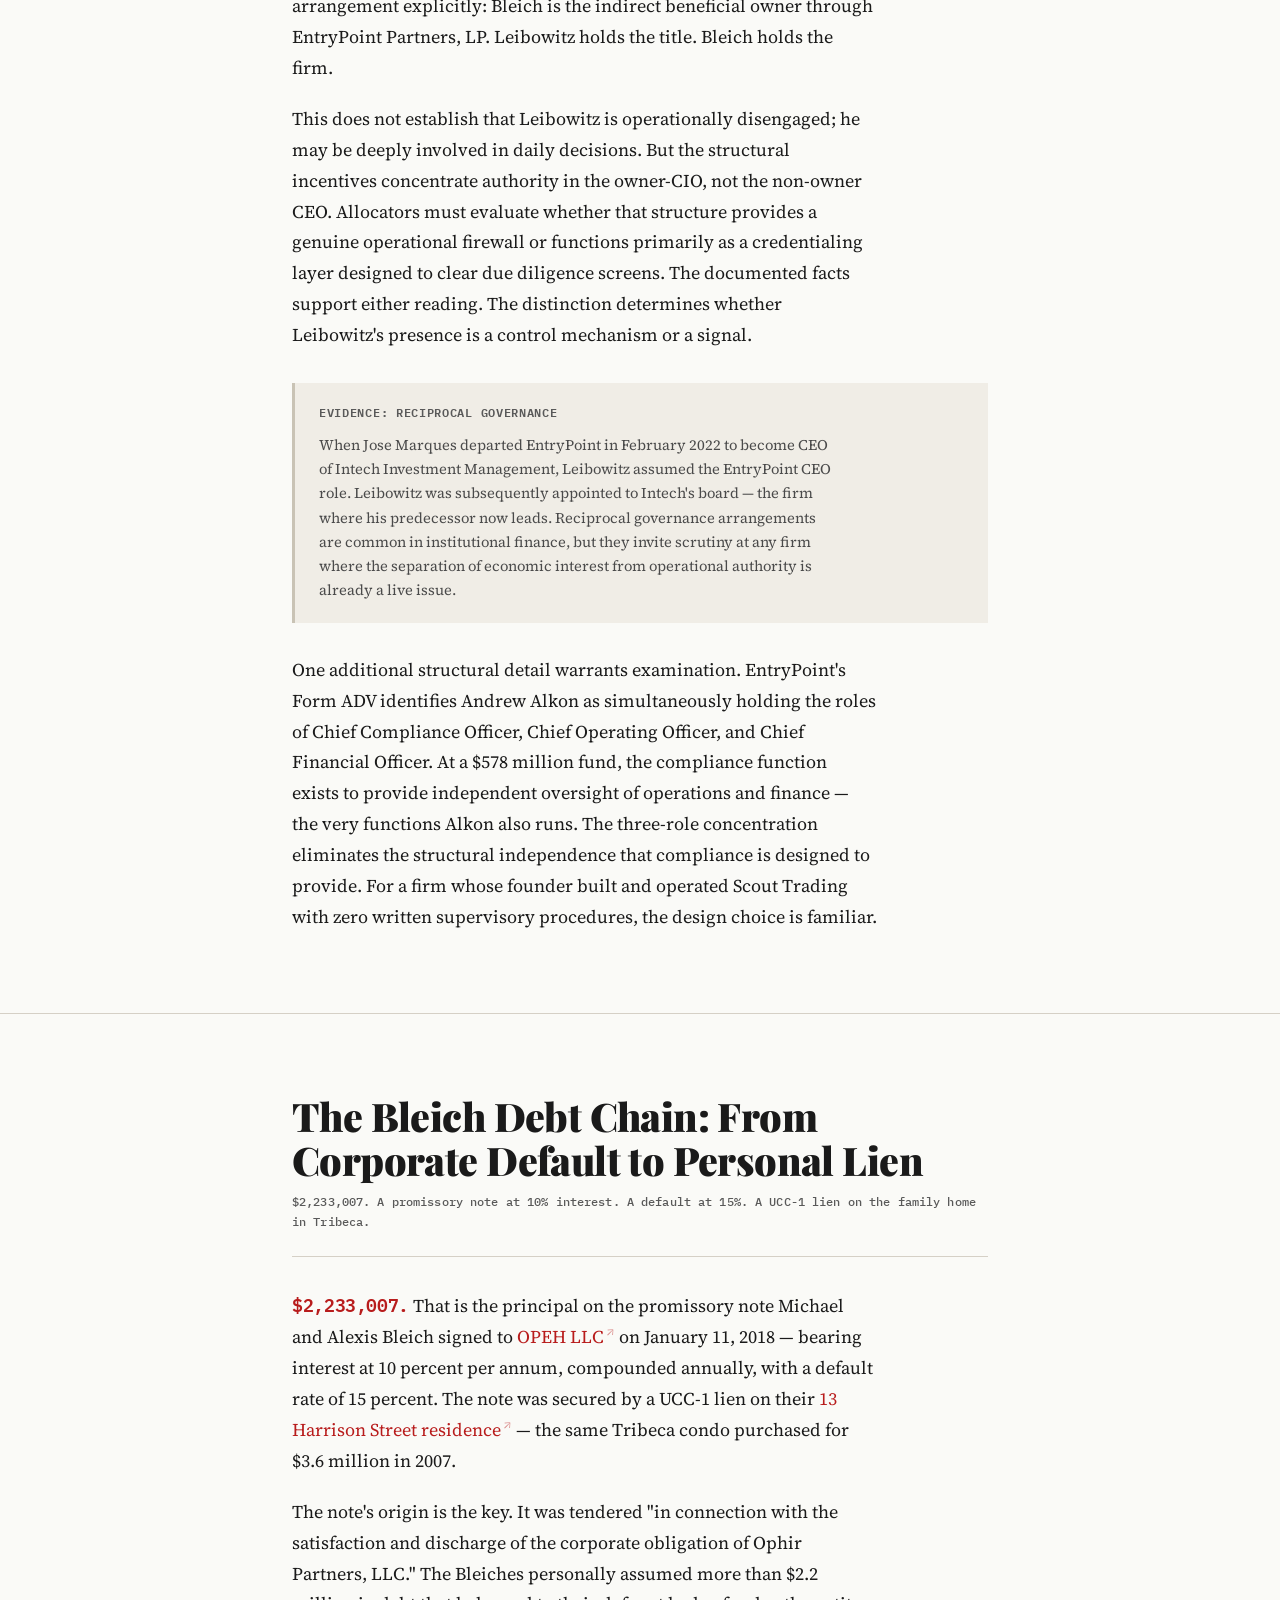
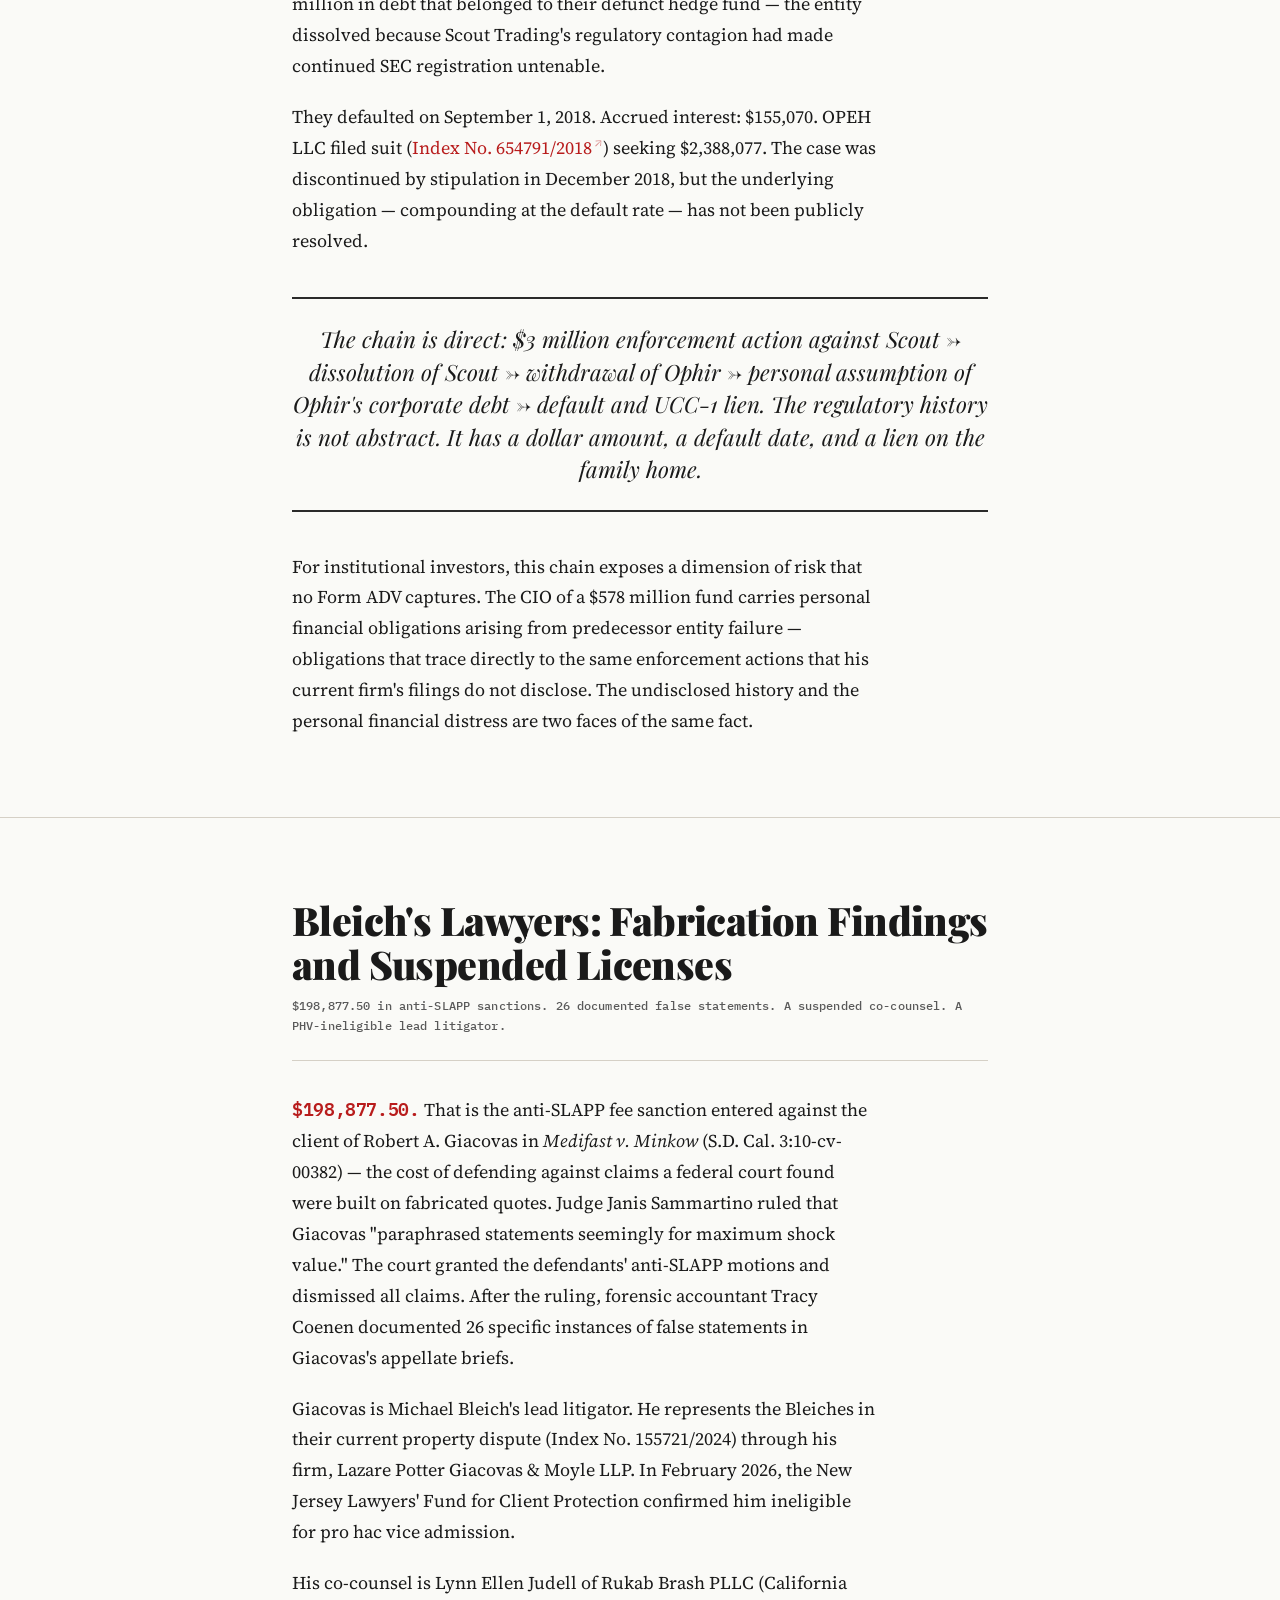
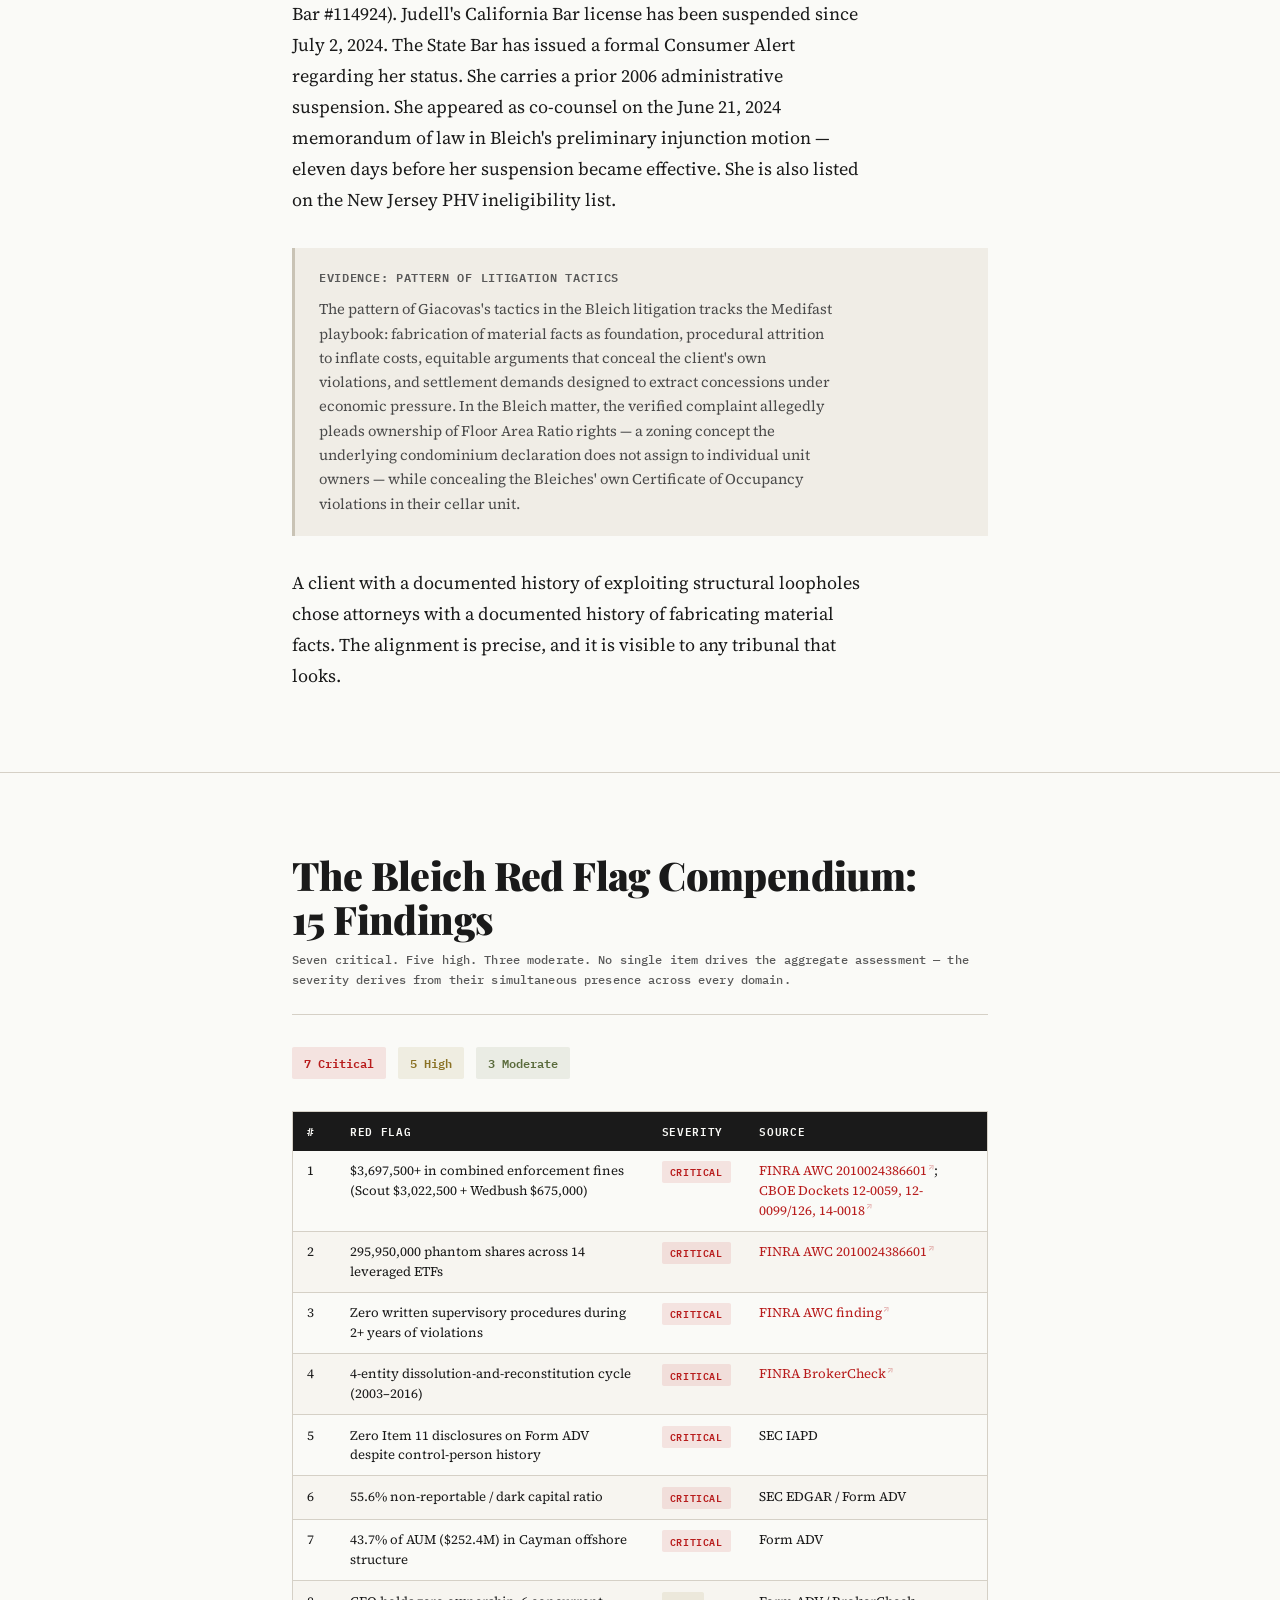
==== commit b5a1764f: "after UI fix" ====
--- a/index.html
+++ b/index.html
@@ -8,9 +8,15 @@
 <meta property="og:title" content="The Phantom Shares: Michael Bleich &amp; EntryPoint Capital">
 <meta property="og:description" content="How Lehman Brothers veteran Michael Bleich built a $578M fund after a $3M naked short selling scandal — and why his investors may not know.">
 <meta property="og:type" content="article">
+<!-- TODO: Replace with actual 1200x630 social card image URL before publication -->
+<meta property="og:image" content="https://your-domain.com/assets/phantom-shares-social-card.png">
+<meta property="og:image:width" content="1200">
+<meta property="og:image:height" content="630">
+<meta property="og:image:alt" content="The Phantom Shares: Michael Bleich &amp; EntryPoint Capital — Investigative Report">
 <meta property="article:published_time" content="2026-03-01">
 <meta name="robots" content="index, follow">
-<link rel="canonical" href="">
+<!-- TODO: Set canonical URL before publication -->
+<!-- <link rel="canonical" href="https://your-domain.com/phantom-shares"> -->
 <link rel="preconnect" href="https://fonts.googleapis.com">
 <link rel="preconnect" href="https://fonts.gstatic.com" crossorigin>
 <link href="https://fonts.googleapis.com/css2?family=Playfair+Display:ital,wght@0,400;0,700;0,900;1,400;1,700&family=Source+Serif+4:ital,opsz,wght@0,8..60,300;0,8..60,400;0,8..60,600;0,8..60,700;1,8..60,400;1,8..60,600&family=IBM+Plex+Mono:wght@400;500;600&display=swap" rel="stylesheet">
@@ -48,7 +54,7 @@
   --bg-tertiary: #EBE8E0;
   --text-primary: #1A1A1A;
   --text-secondary: #4A4A4A;
-  --text-tertiary: #6B6B6B;
+  --text-tertiary: #595959; /* was #6B6B6B — darkened to pass WCAG AA 4.5:1 on #FAFAF7 */
   --accent-red: #B81C1C;
   --accent-red-bg: rgba(184, 28, 28, 0.06);
   --accent-gold: #8B7225;
@@ -87,7 +93,6 @@
   --badge-critical-bg: rgba(184, 28, 28, 0.1);
   --badge-high-bg: rgba(139, 114, 37, 0.1);
   --badge-moderate-bg: rgba(90, 107, 60, 0.1);
-  --hero-overlay: rgba(250, 250, 247, 0.0);
   --texture-opacity: 0.03;
 }
 
@@ -168,7 +173,7 @@
   position: fixed;
   top: 0; left: 0; right: 0; bottom: 0;
   pointer-events: none;
-  z-index: 9999;
+  z-index: 1; /* was 9999 — lowered to avoid interfering with assistive tech and stacking context */
   opacity: var(--texture-opacity);
   background-image: url("data:image/svg+xml,%3Csvg viewBox='0 0 256 256' xmlns='http://www.w3.org/2000/svg'%3E%3Cfilter id='n'%3E%3CfeTurbulence type='fractalNoise' baseFrequency='0.9' numOctaves='4' stitchTiles='stitch'/%3E%3C/filter%3E%3Crect width='256' height='256' filter='url(%23n)' opacity='1'/%3E%3C/svg%3E");
   background-size: 256px;
@@ -176,6 +181,38 @@
 
 a { color: var(--accent-red); text-decoration: none; }
 a:hover { text-decoration: underline; }
+
+/* Focus-visible styles for keyboard accessibility */
+a:focus-visible,
+button:focus-visible,
+[tabindex]:focus-visible {
+  outline: 2px solid var(--accent-red);
+  outline-offset: 2px;
+  border-radius: 2px;
+}
+.side-nav-item:focus-visible {
+  outline: 2px solid var(--accent-red);
+  outline-offset: 4px;
+}
+.side-nav-item:focus-visible .side-nav-label {
+  opacity: 1;
+  transform: translateX(0);
+}
+
+/* External link indicator for target="_blank" links */
+a[target="_blank"]::after {
+  content: '\2009\2197'; /* thin space + north-east arrow */
+  font-size: 0.7em;
+  vertical-align: super;
+  line-height: 0;
+  opacity: 0.5;
+}
+/* Suppress the indicator in specific contexts where it clutters */
+.profile-highlight a[target="_blank"]::after,
+.hero-subject-line a[target="_blank"]::after,
+.footer-sources a[target="_blank"]::after,
+.et-number a[target="_blank"]::after,
+.entity-crd a[target="_blank"]::after { display: none; }
 
 img { max-width: 100%; height: auto; display: block; }
 
@@ -199,10 +236,11 @@
    ============================================ */
 h1, h2, h3, h4 {
   font-family: 'Playfair Display', Georgia, serif;
-  font-weight: 900;
   line-height: 1.15;
   letter-spacing: -0.01em;
 }
+h1, h2 { font-weight: 900; }
+h3, h4 { font-weight: 700; } /* was 900 — differentiated for visual hierarchy */
 
 .mono {
   font-family: 'IBM Plex Mono', 'Courier New', monospace;
@@ -420,9 +458,10 @@
   -webkit-backdrop-filter: blur(8px);
   box-shadow: 0 2px 8px rgba(0,0,0,0.1);
   opacity: 0;
+  pointer-events: none; /* prevent click ghost when invisible */
   transition: opacity 0.3s, transform 0.2s;
 }
-.back-to-top.visible { opacity: 1; }
+.back-to-top.visible { opacity: 1; pointer-events: auto; }
 .back-to-top:active { transform: scale(0.92); }
 
 /* ============================================
@@ -563,7 +602,7 @@
 }
 .vm-label {
   font-family: 'IBM Plex Mono', monospace;
-  font-size: 0.58rem;
+  font-size: 0.68rem; /* was 0.58rem — raised for legibility */
   font-weight: 500;
   color: var(--text-tertiary);
   text-transform: uppercase;
@@ -605,7 +644,7 @@
 }
 .et-label {
   font-family: 'IBM Plex Mono', monospace;
-  font-size: 0.58rem;
+  font-size: 0.68rem; /* was 0.58rem — raised for legibility */
   font-weight: 500;
   color: var(--text-tertiary);
   text-transform: uppercase;
@@ -672,7 +711,7 @@
 }
 .aq-label {
   font-family: 'IBM Plex Mono', monospace;
-  font-size: 0.58rem;
+  font-size: 0.68rem; /* was 0.58rem — raised for legibility */
   color: var(--text-tertiary);
   text-transform: uppercase;
   letter-spacing: 0.04em;
@@ -724,11 +763,14 @@
   object-fit: cover;
   object-position: center top;
   display: block;
-  filter: grayscale(15%);
-  transition: filter 0.3s ease;
+  filter: grayscale(100%); /* full grayscale — editorial photography convention */
+  transition: filter 0.4s ease;
 }
 .profile-photo--image img:hover {
   filter: grayscale(0%);
+}
+@media (prefers-reduced-motion: reduce) {
+  .profile-photo--image img { transition: none; }
 }
 .profile-photo-label {
   font-family: 'IBM Plex Mono', monospace;
@@ -762,6 +804,7 @@
   font-family: 'IBM Plex Mono', monospace;
   font-size: 0.7rem;
   line-height: 1.8;
+  letter-spacing: 0.01em; /* monospace compensation for dense CRD/date strings */
   color: var(--text-secondary);
 }
 .profile-detail strong {
@@ -807,6 +850,7 @@
 
 .section-body p {
   margin-bottom: 1.25rem;
+  max-width: 65ch; /* optimal reading line length */
 }
 .section-body p:last-child { margin-bottom: 0; }
 
@@ -952,6 +996,21 @@
   margin: 2.5rem 0;
   padding: 0;
   position: relative;
+  overflow: hidden; /* contain the fade masks */
+}
+/* Scroll affordance: gradient fade on right edge signals more content */
+.entity-timeline::after {
+  content: '';
+  position: absolute;
+  top: 0;
+  right: 0;
+  bottom: 0;
+  width: 48px;
+  background: linear-gradient(to right, transparent, var(--bg-primary));
+  pointer-events: none;
+  z-index: 2;
+  opacity: 1;
+  transition: opacity 0.3s;
 }
 .entity-timeline::before {
   content: '';
@@ -968,6 +1027,8 @@
   -webkit-overflow-scrolling: touch;
   gap: 0;
   padding-bottom: 0.5rem;
+  list-style: none;
+  margin: 0;
 }
 .entity-item {
   flex: 0 0 auto;
@@ -1006,12 +1067,12 @@
 }
 .entity-crd {
   font-family: 'IBM Plex Mono', monospace;
-  font-size: 0.58rem;
+  font-size: 0.68rem; /* was 0.58rem — raised for legibility */
   color: var(--mono-color);
 }
 .entity-status {
   font-family: 'IBM Plex Mono', monospace;
-  font-size: 0.58rem;
+  font-size: 0.68rem; /* was 0.58rem — raised for legibility */
   font-weight: 600;
   margin-top: 0.2rem;
 }
@@ -1107,6 +1168,7 @@
   font-family: 'IBM Plex Mono', monospace;
   font-size: 0.68rem;
   line-height: 2;
+  letter-spacing: 0.01em; /* monospace compensation */
   color: var(--footer-text);
 }
 .footer-colophon {
@@ -1140,11 +1202,6 @@
 .reveal-stagger > .reveal:nth-child(3) { transition-delay: 0.16s; }
 .reveal-stagger > .reveal:nth-child(4) { transition-delay: 0.24s; }
 
-/* Counter animation — typewriter style */
-.counter-animate {
-  font-variant-numeric: tabular-nums;
-}
-
 /* Reduced motion */
 @media (prefers-reduced-motion: reduce) {
   .reveal { opacity: 1; transform: none; transition: none; }
@@ -1178,11 +1235,12 @@
   .stat-grid { grid-template-columns: repeat(4, 1fr); }
   .profile-cards { grid-template-columns: 1fr 1fr; }
   .profile-card {
-    grid-template-columns: 1fr;
-    text-align: center;
+    grid-template-columns: 100px 1fr; /* was 1fr stacked — horizontal card at tablet */
+    text-align: left;
   }
   .profile-photo {
-    margin: 0 auto;
+    width: 100px;
+    height: 125px;
   }
   .profile-detail strong { min-width: 0; }
 }
@@ -1213,6 +1271,50 @@
   .mobile-nav-drawer { display: block; }
   .mobile-nav-overlay { display: block; }
   .back-to-top { display: flex; }
+}
+
+/* Red flag table: card layout on mobile */
+@media (max-width: 600px) {
+  #red-flags .table-wrapper { border: none; }
+  #red-flags .table-wrapper table { min-width: 0; }
+  #red-flags .table-wrapper thead { display: none; }
+  #red-flags .table-wrapper tbody tr {
+    display: block;
+    margin-bottom: 1rem;
+    padding: 1rem;
+    border: 1px solid var(--card-border);
+    background: var(--card-bg);
+  }
+  #red-flags .table-wrapper tbody td {
+    display: block;
+    padding: 0.25rem 0;
+    border-bottom: none;
+    text-align: left;
+    font-size: 0.82rem;
+  }
+  #red-flags .table-wrapper tbody td::before {
+    content: attr(data-label);
+    display: block;
+    font-family: 'IBM Plex Mono', monospace;
+    font-size: 0.62rem;
+    font-weight: 600;
+    text-transform: uppercase;
+    letter-spacing: 0.06em;
+    color: var(--text-tertiary);
+    margin-bottom: 0.15rem;
+  }
+  #red-flags .table-wrapper tbody td:first-child {
+    position: absolute;
+    top: 0.75rem;
+    right: 0.75rem;
+    padding: 0;
+    font-family: 'IBM Plex Mono', monospace;
+    font-weight: 600;
+    font-size: 0.72rem;
+    color: var(--text-tertiary);
+  }
+  #red-flags .table-wrapper tbody td:first-child::before { display: none; }
+  #red-flags .table-wrapper tbody tr { position: relative; padding-right: 2.5rem; }
 }
 
 /* Very small screens (Galaxy Fold) */
@@ -1228,6 +1330,11 @@
 /* Comparison columns stack on small screens */
 @media (max-width: 600px) {
   .comparison { grid-template-columns: 1fr; }
+  .comparison-col.for {
+    border-top: 2px solid var(--rule-light);
+    padding-top: 1.5rem;
+    margin-top: 0.5rem;
+  }
 }
 
 /* Safe area insets for notched phones */
@@ -1351,7 +1458,8 @@
     <!-- Bleich Profile -->
     <div class="profile-card reveal">
       <div class="profile-photo profile-photo--image">
-        <img src="bMiBl.png" alt="Michael Edward Bleich" loading="lazy">
+        <!-- TODO: Rename bMiBl.png to assets/michael-bleich-headshot.png at deployment -->
+<img src="assets/michael-bleich-headshot.png" alt="Michael Edward Bleich — Chief Investment Officer, EntryPoint Capital" loading="lazy">
       </div>
       <div class="profile-info">
         <h3><a href="https://www.zoominfo.com/p/Michael-Bleich/12107508341" target="_blank" rel="noopener" title="ZoomInfo profile">Michael Edward Bleich</a></h3>
@@ -1410,15 +1518,15 @@
 
     <div class="stat-grid reveal-stagger">
       <div class="stat-box reveal">
-        <div class="stat-number counter-animate" data-target="578000000" data-prefix="$" data-suffix="M" data-display="$578M">$578M</div>
+        <div class="stat-number">$578M</div>
         <div class="stat-label">Assets Under Management</div>
       </div>
       <div class="stat-box reveal">
-        <div class="stat-number counter-animate" data-target="3697500" data-prefix="$" data-suffix="M" data-display="$3.7M">$3.7M</div>
+        <div class="stat-number">$3.7M</div>
         <div class="stat-label">Enforcement Penalties</div>
       </div>
       <div class="stat-box reveal">
-        <div class="stat-number counter-animate" data-target="295950000" data-display="295.9M">295.9M</div>
+        <div class="stat-number">295.9M</div>
         <div class="stat-label">Phantom Shares</div>
       </div>
       <div class="stat-box reveal">
@@ -1500,7 +1608,7 @@
     <div class="table-wrapper reveal">
       <table>
         <thead>
-          <tr><th>Date</th><th>Authority</th><th>Docket</th><th>Fine</th><th>Finding</th></tr>
+          <tr><th scope="col">Date</th><th scope="col">Authority</th><th scope="col">Docket</th><th scope="col">Fine</th><th scope="col">Finding</th></tr>
         </thead>
         <tbody>
           <tr><td>Jan 2013</td><td><a href="https://www.cboe.com/us/options/regulation/disciplinary_actions/" target="_blank" rel="noopener" title="CBOE Disciplinary Actions">CBOE</a></td><td><a href="https://www.cboe.com/us/options/regulation/disciplinary_actions/" target="_blank" rel="noopener" title="CBOE Docket 12-0059">12-0059</a></td><td>$10,000</td><td>No two-sided quotes while claiming market-maker privileges</td></tr>
@@ -1531,42 +1639,42 @@
   <div class="section-dek reveal">Each dissolution resets the CRD disclosure clock. Each new entity starts with a clean search result. The regulatory history does not transfer.</div>
 
   <div class="section-body">
-    <div class="entity-timeline reveal">
-      <div class="entity-timeline-items">
-        <div class="entity-item defunct">
+    <nav class="entity-timeline reveal" aria-label="Entity dissolution timeline">
+      <ol class="entity-timeline-items" role="list">
+        <li class="entity-item defunct">
           <div class="entity-name">Michael Edward Bleich NY Inc.</div>
           <div class="entity-dates">2003–2009</div>
           <div class="entity-status defunct">DEFUNCT</div>
-        </div>
-        <div class="entity-arrow">&rarr;</div>
-        <div class="entity-item defunct">
+        </li>
+        <li class="entity-arrow" aria-hidden="true">&rarr;</li>
+        <li class="entity-item defunct">
           <div class="entity-name">Finch Capital LLC</div>
           <div class="entity-dates">2006–2009</div>
           <div class="entity-status defunct">DEFUNCT</div>
-        </div>
-        <div class="entity-arrow">&rarr;</div>
-        <div class="entity-item defunct">
+        </li>
+        <li class="entity-arrow" aria-hidden="true">&rarr;</li>
+        <li class="entity-item defunct">
           <div class="entity-name">Scout Trading LLC</div>
           <div class="entity-dates">2009–2015</div>
           <div class="entity-crd"><a href="https://files.brokercheck.finra.org/firm/firm_151990.pdf" target="_blank" rel="noopener" title="FINRA BrokerCheck — Scout Trading">CRD# 151990</a></div>
           <div class="entity-status defunct">DEFUNCT</div>
-        </div>
-        <div class="entity-arrow">&rarr;</div>
-        <div class="entity-item defunct">
+        </li>
+        <li class="entity-arrow" aria-hidden="true">&rarr;</li>
+        <li class="entity-item defunct">
           <div class="entity-name">Ophir Partners LLC</div>
           <div class="entity-dates">2014–2017</div>
           <div class="entity-crd">CRD# 164729</div>
           <div class="entity-status defunct">DEFUNCT</div>
-        </div>
-        <div class="entity-arrow">&rarr;</div>
-        <div class="entity-item active">
+        </li>
+        <li class="entity-arrow" aria-hidden="true">&rarr;</li>
+        <li class="entity-item active">
           <div class="entity-name">EntryPoint Capital LLC</div>
           <div class="entity-dates">2016–present</div>
           <div class="entity-crd">CRD# 313946</div>
           <div class="entity-status active">ACTIVE</div>
-        </div>
-      </div>
-    </div>
+        </li>
+      </ol>
+    </nav>
 
     <p class="reveal">Between the dissolution of Ophir Partners and the formation of EntryPoint Capital, the record shows Bleich at Inferent Capital (2017–2020) as a Research Team Lead in machine learning and quantitative research — a transitional role at a firm he did not own. The interlude matters less for what Bleich did there than for what was happening in the background: the disclosure clock on his predecessor entities was running down. By the time EntryPoint Capital filed its first Form ADV, the dissolved firms were receding into archival obscurity — findable only by a searcher who already knew to look.</p>
 
@@ -1617,7 +1725,7 @@
     <div class="arch-table reveal" style="overflow-x:auto;">
       <table style="min-width:520px;">
         <thead>
-          <tr><th>Vehicle</th><th>Domicile</th><th>Type</th><th>Investors</th><th>Exemption</th></tr>
+          <tr><th scope="col">Vehicle</th><th scope="col">Domicile</th><th scope="col">Type</th><th scope="col">Investors</th><th scope="col">Exemption</th></tr>
         </thead>
         <tbody>
           <tr><td>EP Third Moment Fund, LLC</td><td>Delaware</td><td>Onshore Feeder</td><td>U.S. taxable</td><td>Reg D 506(b); §3(c)(7)</td></tr>
@@ -1726,28 +1834,28 @@
     <table>
       <thead>
         <tr>
-          <th>#</th>
-          <th>Red Flag</th>
-          <th>Severity</th>
-          <th>Source</th>
+          <th scope="col">#</th>
+          <th scope="col">Red Flag</th>
+          <th scope="col">Severity</th>
+          <th scope="col">Source</th>
         </tr>
       </thead>
       <tbody>
-        <tr><td>1</td><td>$3,697,500+ in combined enforcement fines (Scout $3,022,500 + Wedbush $675,000)</td><td><span class="severity severity-critical">Critical</span></td><td><a href="https://www.finra.org/media-center/news-releases/2016/finra-and-nasdaq-fine-wedbush-securities-inc-675000-supervisory" target="_blank" rel="noopener">FINRA AWC 2010024386601</a>; <a href="https://www.cboe.com/us/options/regulation/disciplinary_actions/" target="_blank" rel="noopener">CBOE Dockets 12-0059, 12-0099/126, 14-0018</a></td></tr>
-        <tr><td>2</td><td>295,950,000 phantom shares across 14 leveraged ETFs</td><td><span class="severity severity-critical">Critical</span></td><td><a href="https://www.finra.org/media-center/news-releases/2016/finra-and-nasdaq-fine-wedbush-securities-inc-675000-supervisory" target="_blank" rel="noopener">FINRA AWC 2010024386601</a></td></tr>
-        <tr><td>3</td><td>Zero written supervisory procedures during 2+ years of violations</td><td><span class="severity severity-critical">Critical</span></td><td><a href="https://www.nasdaqtrader.com/content/marketregulation/NASDAQ/DisciplinaryActions/SCOU_NQ_2015.pdf" target="_blank" rel="noopener">FINRA AWC finding</a></td></tr>
-        <tr><td>4</td><td>4-entity dissolution-and-reconstitution cycle (2003–2016)</td><td><span class="severity severity-critical">Critical</span></td><td><a href="https://brokercheck.finra.org/" target="_blank" rel="noopener">FINRA BrokerCheck</a></td></tr>
-        <tr><td>5</td><td>Zero Item 11 disclosures on Form ADV despite control-person history</td><td><span class="severity severity-critical">Critical</span></td><td>SEC IAPD</td></tr>
-        <tr><td>6</td><td>55.6% non-reportable / dark capital ratio</td><td><span class="severity severity-critical">Critical</span></td><td>SEC EDGAR / Form ADV</td></tr>
-        <tr><td>7</td><td>43.7% of AUM ($252.4M) in Cayman offshore structure</td><td><span class="severity severity-critical">Critical</span></td><td>Form ADV</td></tr>
-        <tr><td>8</td><td>CEO holds zero ownership, 6 concurrent board seats — governance concentration concern</td><td><span class="severity severity-high">High</span></td><td>Form ADV / BrokerCheck</td></tr>
-        <tr><td>9</td><td>$2.2M personal default on predecessor entity debt (OPEH)</td><td><span class="severity severity-high">High</span></td><td><a href="https://iapps.courts.state.ny.us/nyscef/HomePage" target="_blank" rel="noopener">NYSCEF 654791/2018</a></td></tr>
-        <tr><td>10</td><td>Lead litigation counsel declared PHV-ineligible (Giacovas)</td><td><span class="severity severity-high">High</span></td><td>NJ Lawyers' Fund</td></tr>
-        <tr><td>11</td><td>Co-counsel suspended from California Bar (Judell)</td><td><span class="severity severity-high">High</span></td><td>CA State Bar #114924</td></tr>
-        <tr><td>12</td><td>4.73% 3-year return vs 22.1% S&P 500 benchmark</td><td><span class="severity severity-moderate">Moderate</span></td><td>SEC EDGAR 13F</td></tr>
-        <tr><td>13</td><td>Scout Trading personnel retained at EntryPoint (33% of team)</td><td><span class="severity severity-moderate">Moderate</span></td><td>Form ADV</td></tr>
-        <tr><td>14</td><td>Key service providers (auditor, prime broker, counsel) unconfirmed</td><td><span class="severity severity-moderate">Moderate</span></td><td>Form ADV gap</td></tr>
-        <tr><td>15</td><td>CCO, COO, and CFO roles held by single individual (Andrew Alkon) — compliance independence eliminated</td><td><span class="severity severity-high">High</span></td><td>Form ADV</td></tr>
+        <tr><td data-label="#">1</td><td data-label="Red Flag">$3,697,500+ in combined enforcement fines (Scout $3,022,500 + Wedbush $675,000)</td><td data-label="Severity"><span class="severity severity-critical">Critical</span></td><td data-label="Source"><a href="https://www.finra.org/media-center/news-releases/2016/finra-and-nasdaq-fine-wedbush-securities-inc-675000-supervisory" target="_blank" rel="noopener">FINRA AWC 2010024386601</a>; <a href="https://www.cboe.com/us/options/regulation/disciplinary_actions/" target="_blank" rel="noopener">CBOE Dockets 12-0059, 12-0099/126, 14-0018</a></td></tr>
+        <tr><td data-label="#">2</td><td data-label="Red Flag">295,950,000 phantom shares across 14 leveraged ETFs</td><td data-label="Severity"><span class="severity severity-critical">Critical</span></td><td data-label="Source"><a href="https://www.finra.org/media-center/news-releases/2016/finra-and-nasdaq-fine-wedbush-securities-inc-675000-supervisory" target="_blank" rel="noopener">FINRA AWC 2010024386601</a></td></tr>
+        <tr><td data-label="#">3</td><td data-label="Red Flag">Zero written supervisory procedures during 2+ years of violations</td><td data-label="Severity"><span class="severity severity-critical">Critical</span></td><td data-label="Source"><a href="https://www.nasdaqtrader.com/content/marketregulation/NASDAQ/DisciplinaryActions/SCOU_NQ_2015.pdf" target="_blank" rel="noopener">FINRA AWC finding</a></td></tr>
+        <tr><td data-label="#">4</td><td data-label="Red Flag">4-entity dissolution-and-reconstitution cycle (2003–2016)</td><td data-label="Severity"><span class="severity severity-critical">Critical</span></td><td data-label="Source"><a href="https://brokercheck.finra.org/" target="_blank" rel="noopener">FINRA BrokerCheck</a></td></tr>
+        <tr><td data-label="#">5</td><td data-label="Red Flag">Zero Item 11 disclosures on Form ADV despite control-person history</td><td data-label="Severity"><span class="severity severity-critical">Critical</span></td><td data-label="Source">SEC IAPD</td></tr>
+        <tr><td data-label="#">6</td><td data-label="Red Flag">55.6% non-reportable / dark capital ratio</td><td data-label="Severity"><span class="severity severity-critical">Critical</span></td><td data-label="Source">SEC EDGAR / Form ADV</td></tr>
+        <tr><td data-label="#">7</td><td data-label="Red Flag">43.7% of AUM ($252.4M) in Cayman offshore structure</td><td data-label="Severity"><span class="severity severity-critical">Critical</span></td><td data-label="Source">Form ADV</td></tr>
+        <tr><td data-label="#">8</td><td data-label="Red Flag">CEO holds zero ownership, 6 concurrent board seats — governance concentration concern</td><td data-label="Severity"><span class="severity severity-high">High</span></td><td data-label="Source">Form ADV / BrokerCheck</td></tr>
+        <tr><td data-label="#">9</td><td data-label="Red Flag">$2.2M personal default on predecessor entity debt (OPEH)</td><td data-label="Severity"><span class="severity severity-high">High</span></td><td data-label="Source"><a href="https://iapps.courts.state.ny.us/nyscef/HomePage" target="_blank" rel="noopener">NYSCEF 654791/2018</a></td></tr>
+        <tr><td data-label="#">10</td><td data-label="Red Flag">Lead litigation counsel declared PHV-ineligible (Giacovas)</td><td data-label="Severity"><span class="severity severity-high">High</span></td><td data-label="Source">NJ Lawyers' Fund</td></tr>
+        <tr><td data-label="#">11</td><td data-label="Red Flag">Co-counsel suspended from California Bar (Judell)</td><td data-label="Severity"><span class="severity severity-high">High</span></td><td data-label="Source">CA State Bar #114924</td></tr>
+        <tr><td data-label="#">12</td><td data-label="Red Flag">4.73% 3-year return vs 22.1% S&P 500 benchmark</td><td data-label="Severity"><span class="severity severity-moderate">Moderate</span></td><td data-label="Source">SEC EDGAR 13F</td></tr>
+        <tr><td data-label="#">13</td><td data-label="Red Flag">Scout Trading personnel retained at EntryPoint (33% of team)</td><td data-label="Severity"><span class="severity severity-moderate">Moderate</span></td><td data-label="Source">Form ADV</td></tr>
+        <tr><td data-label="#">14</td><td data-label="Red Flag">Key service providers (auditor, prime broker, counsel) unconfirmed</td><td data-label="Severity"><span class="severity severity-moderate">Moderate</span></td><td data-label="Source">Form ADV gap</td></tr>
+        <tr><td data-label="#">15</td><td data-label="Red Flag">CCO, COO, and CFO roles held by single individual (Andrew Alkon) — compliance independence eliminated</td><td data-label="Severity"><span class="severity severity-high">High</span></td><td data-label="Source">Form ADV</td></tr>
       </tbody>
     </table>
   </div>
@@ -1961,6 +2069,9 @@
     mobileOverlay.classList.add('open');
     mobileToggle.setAttribute('aria-expanded', 'true');
     document.body.style.overflow = 'hidden';
+    // Focus first link in drawer for keyboard accessibility
+    var firstLink = mobileDrawer.querySelector('a');
+    if (firstLink) setTimeout(function() { firstLink.focus(); }, 100);
   }
   function closeMobileNav() {
     mobileDrawer.classList.remove('open');
@@ -1973,6 +2084,28 @@
   mobileOverlay.addEventListener('click', closeMobileNav);
   mobileNavLinks.forEach(function(link) {
     link.addEventListener('click', closeMobileNav);
+  });
+
+  // ---- FIX I2: ESC key closes mobile drawer ----
+  document.addEventListener('keydown', function(e) {
+    if (e.key === 'Escape' && mobileDrawer.classList.contains('open')) {
+      closeMobileNav();
+      mobileToggle.focus();
+    }
+  });
+
+  // ---- FIX I1: Focus trap within mobile drawer ----
+  mobileDrawer.addEventListener('keydown', function(e) {
+    if (e.key !== 'Tab') return;
+    var focusable = mobileDrawer.querySelectorAll('a[href], button, [tabindex]:not([tabindex="-1"])');
+    if (focusable.length === 0) return;
+    var first = focusable[0];
+    var last = focusable[focusable.length - 1];
+    if (e.shiftKey) {
+      if (document.activeElement === first) { e.preventDefault(); last.focus(); }
+    } else {
+      if (document.activeElement === last) { e.preventDefault(); first.focus(); }
+    }
   });
 
   // ---- BACK TO TOP ----
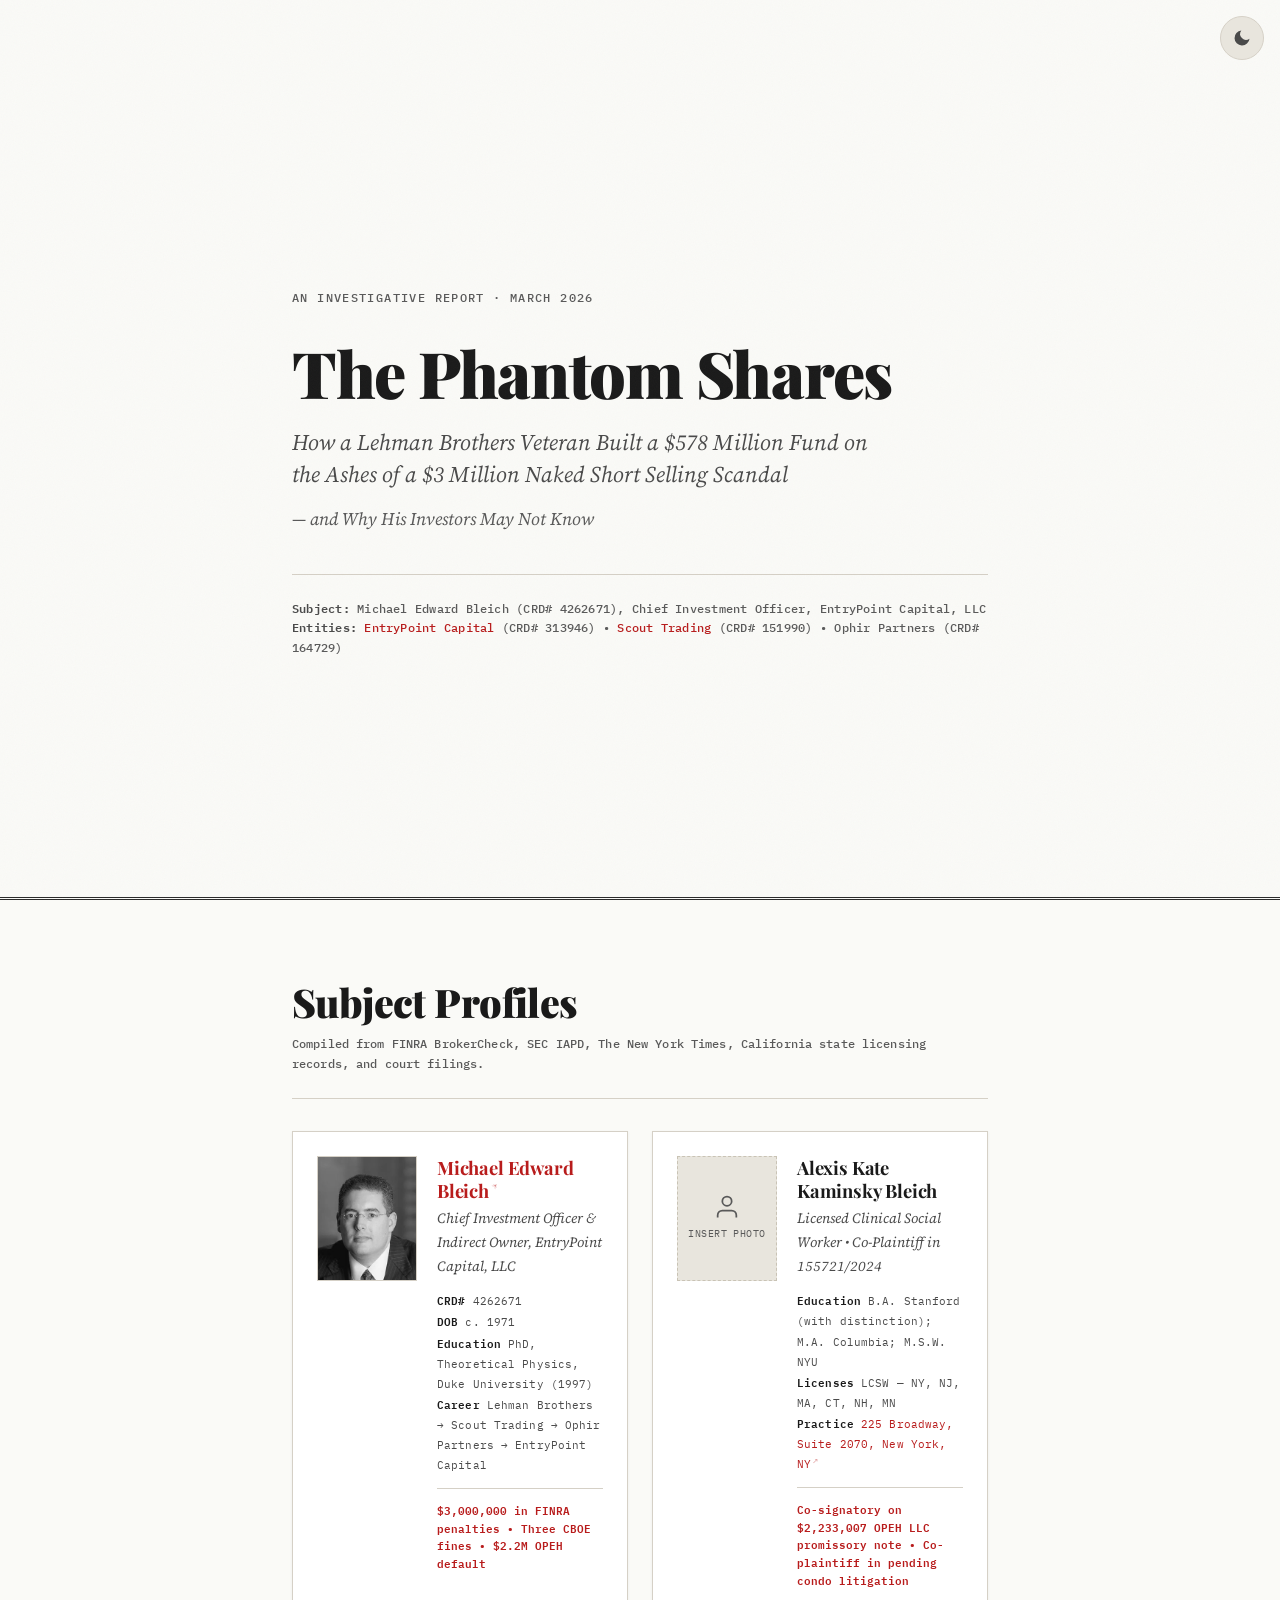
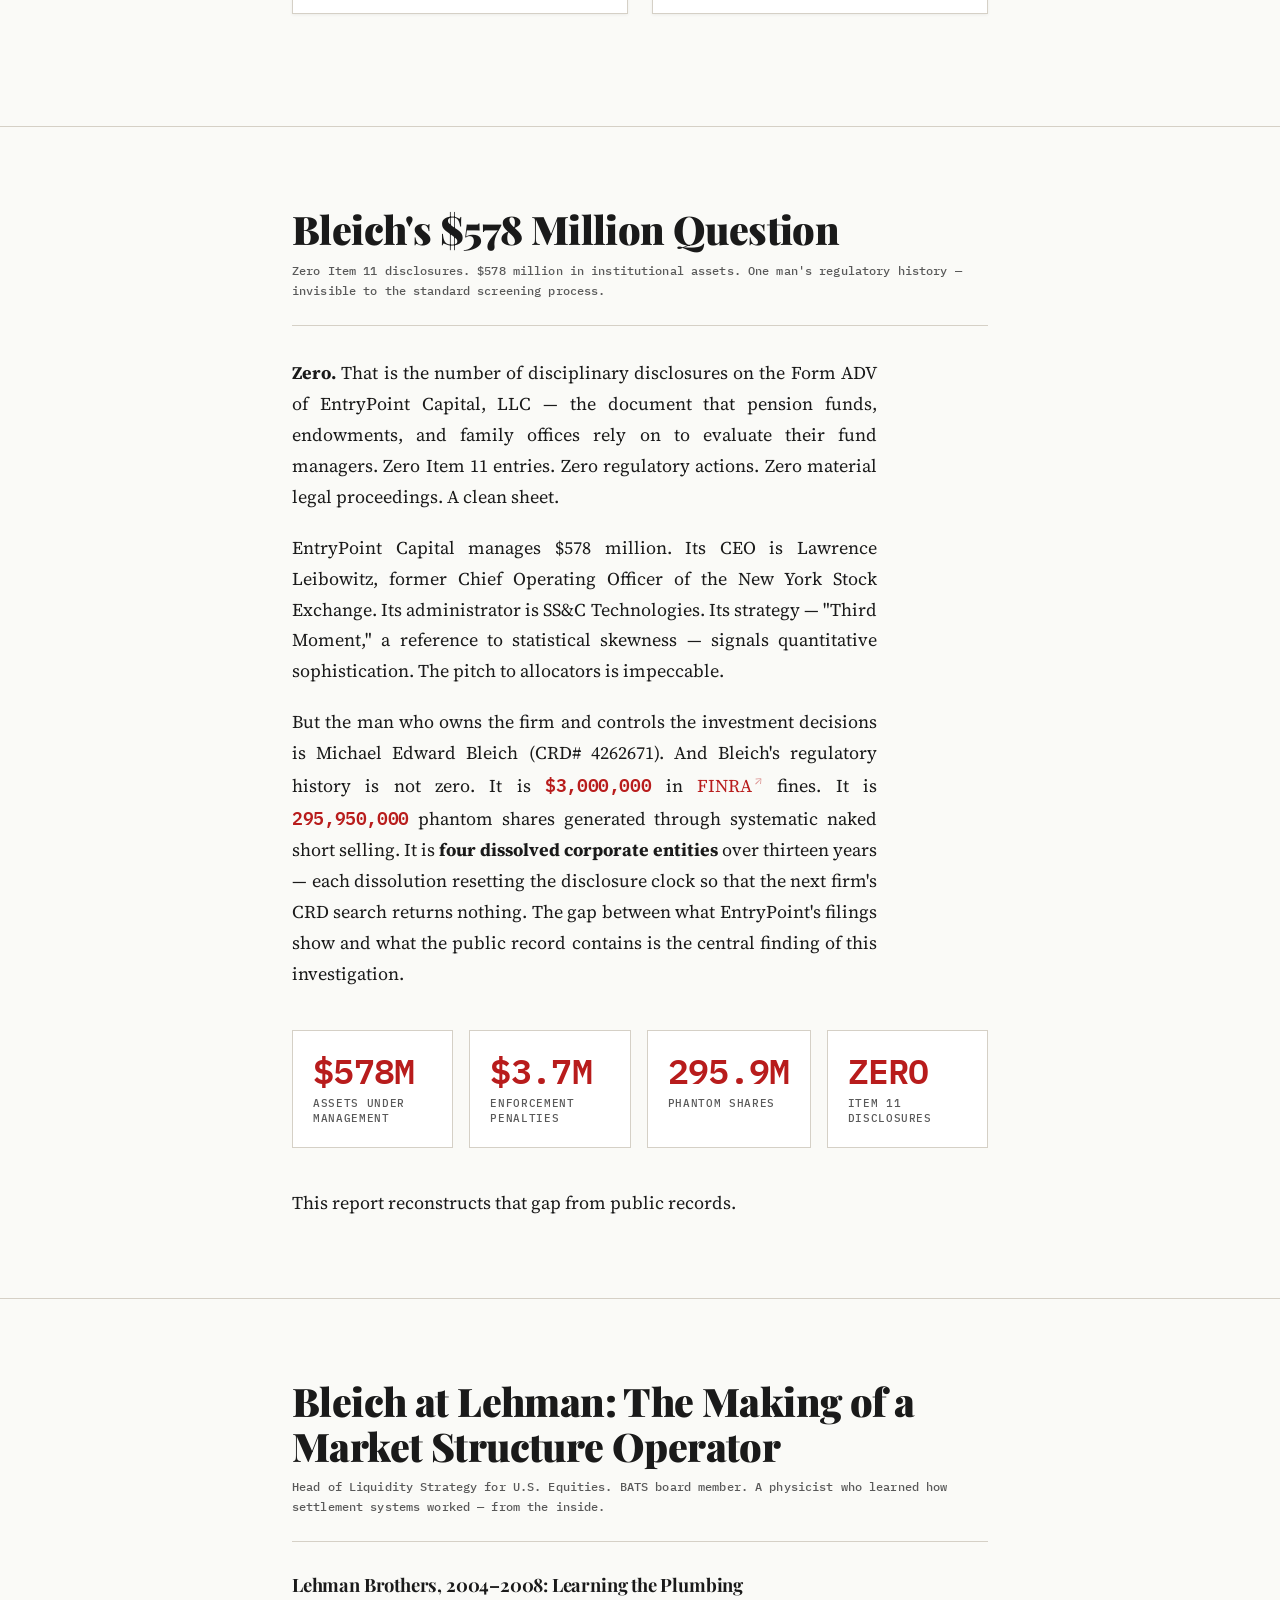
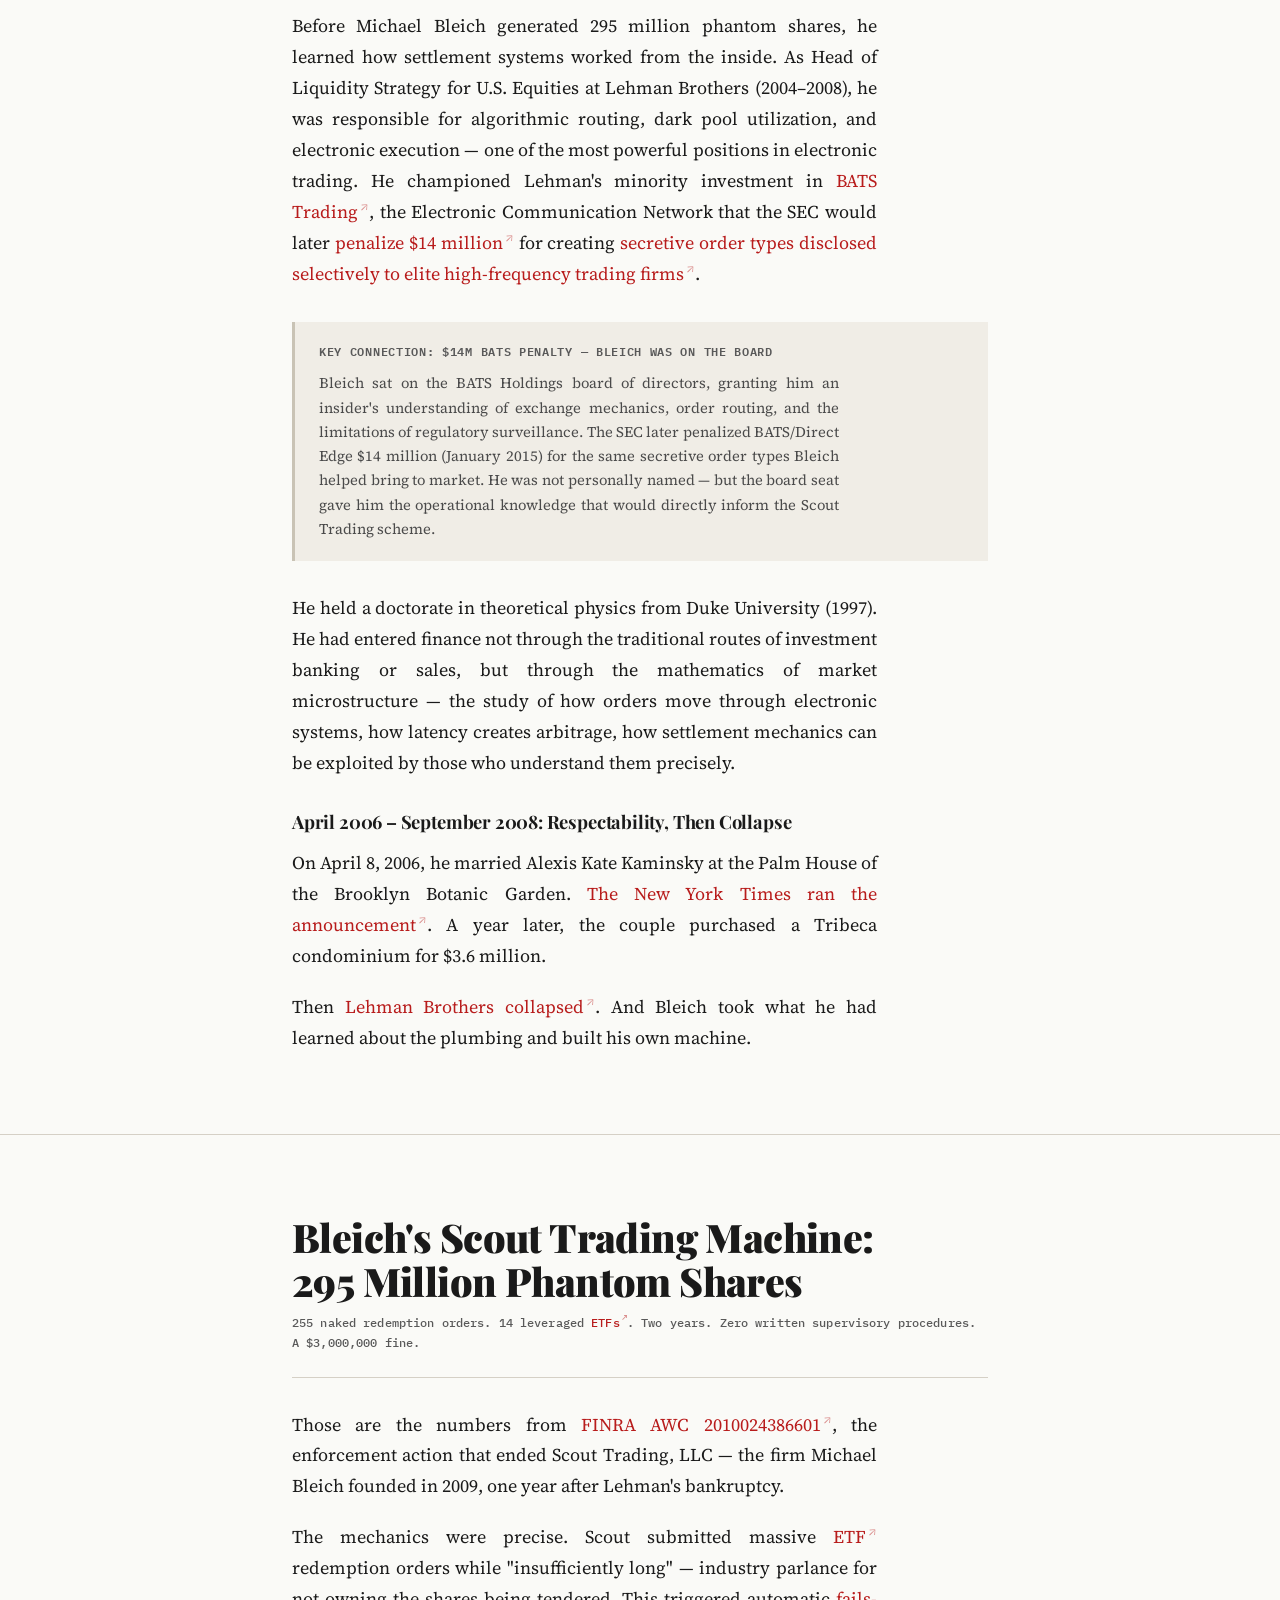
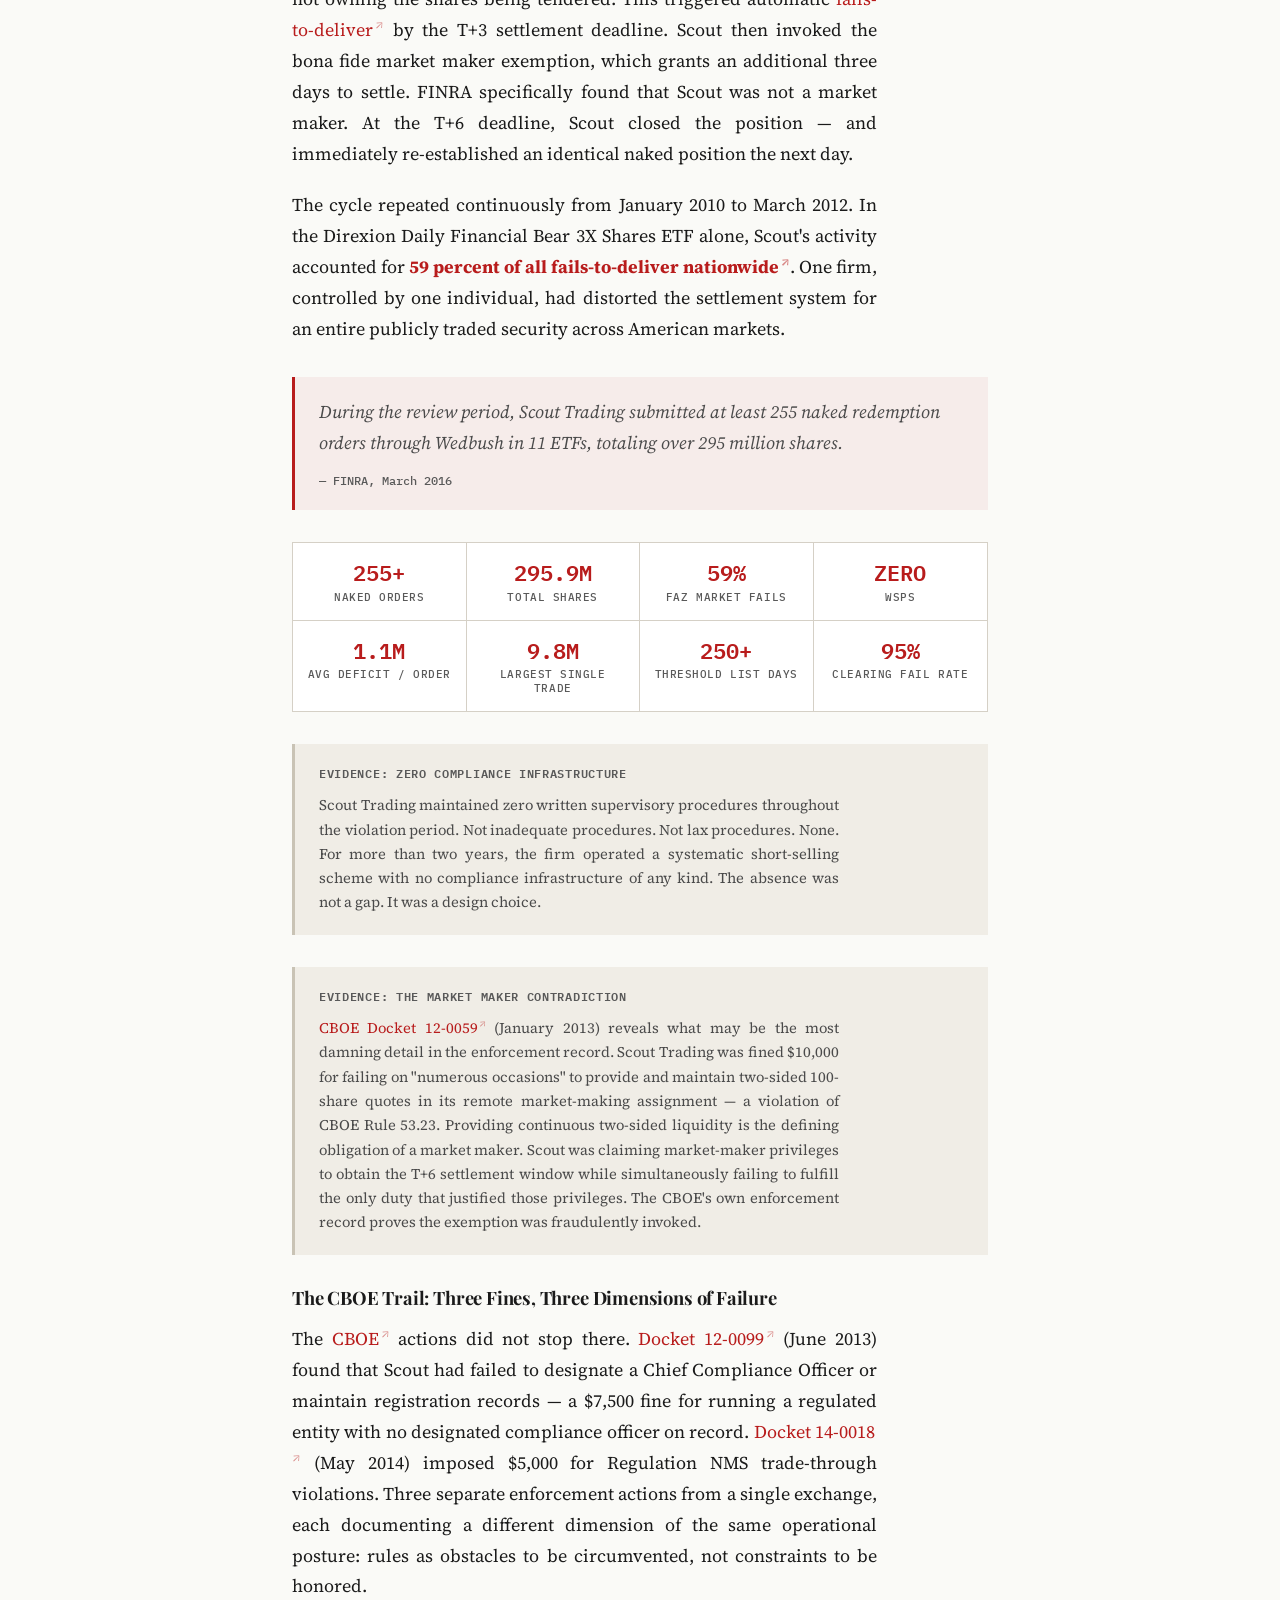
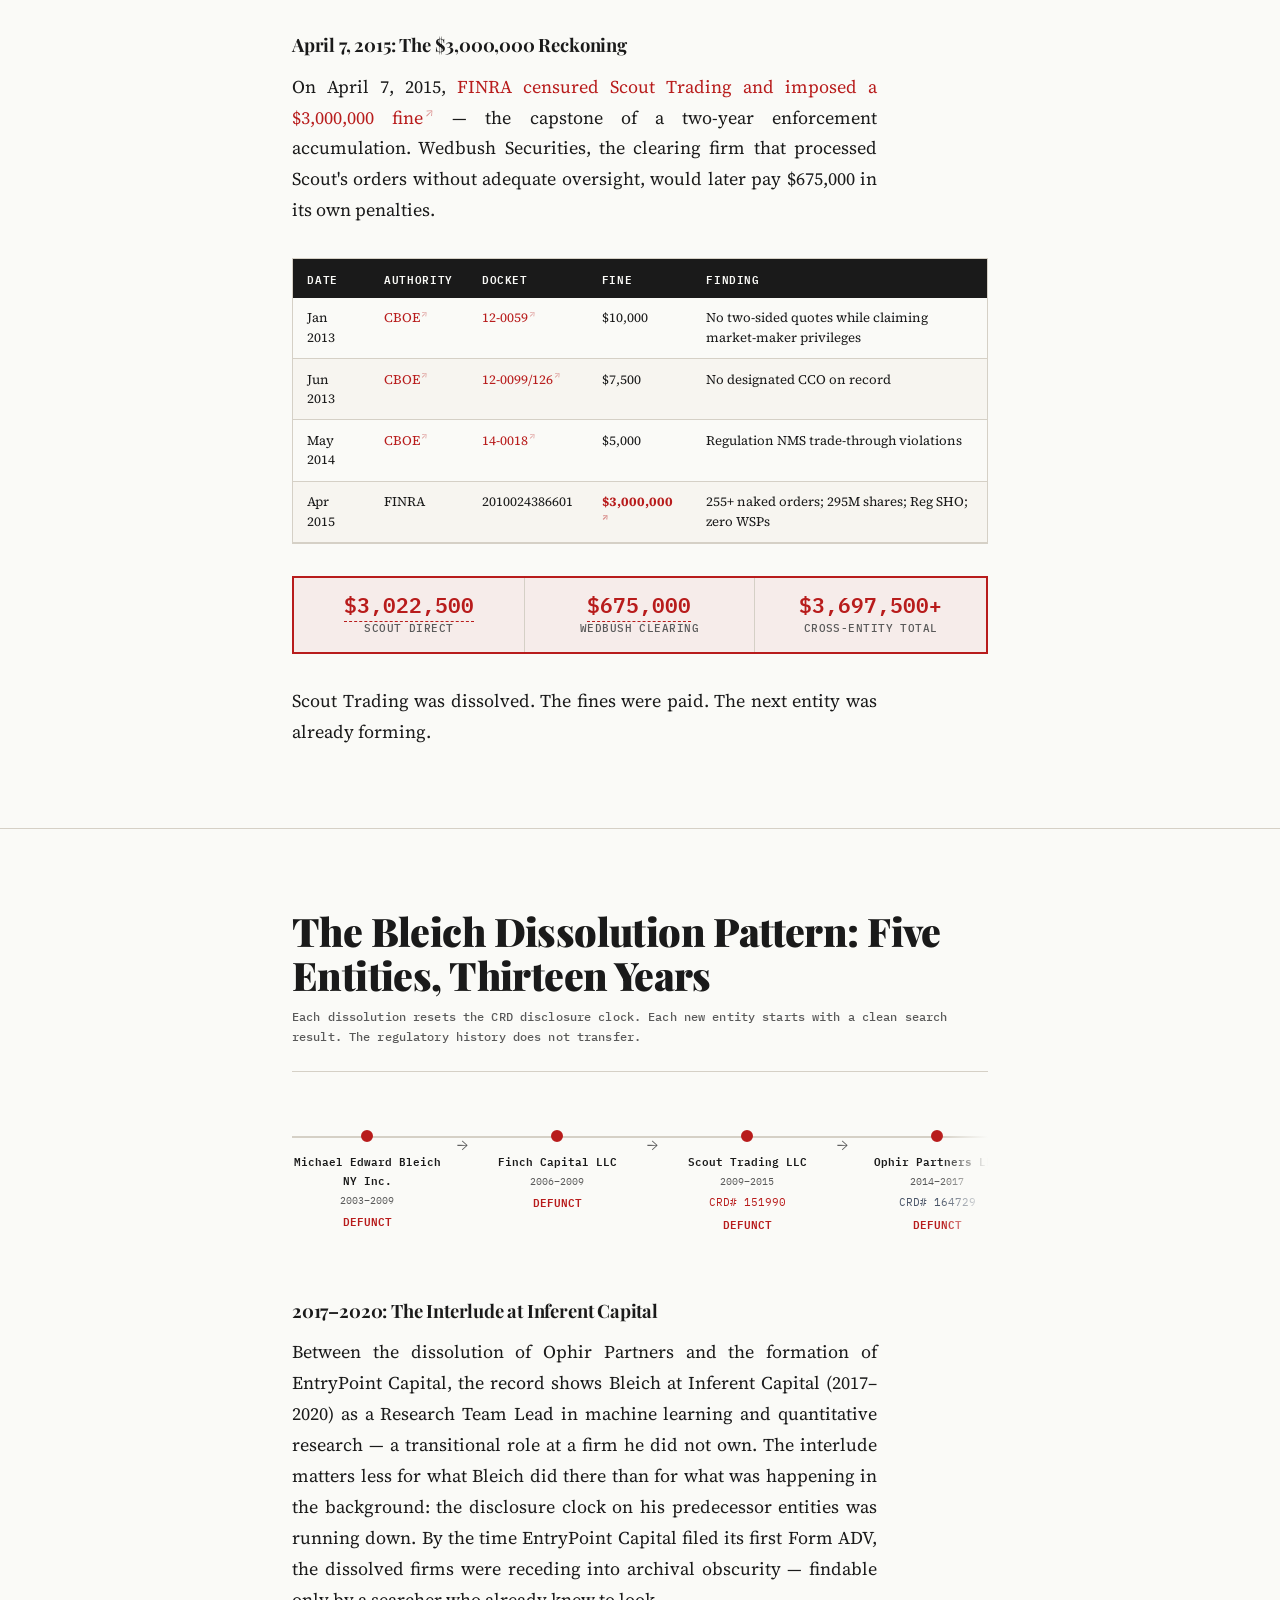
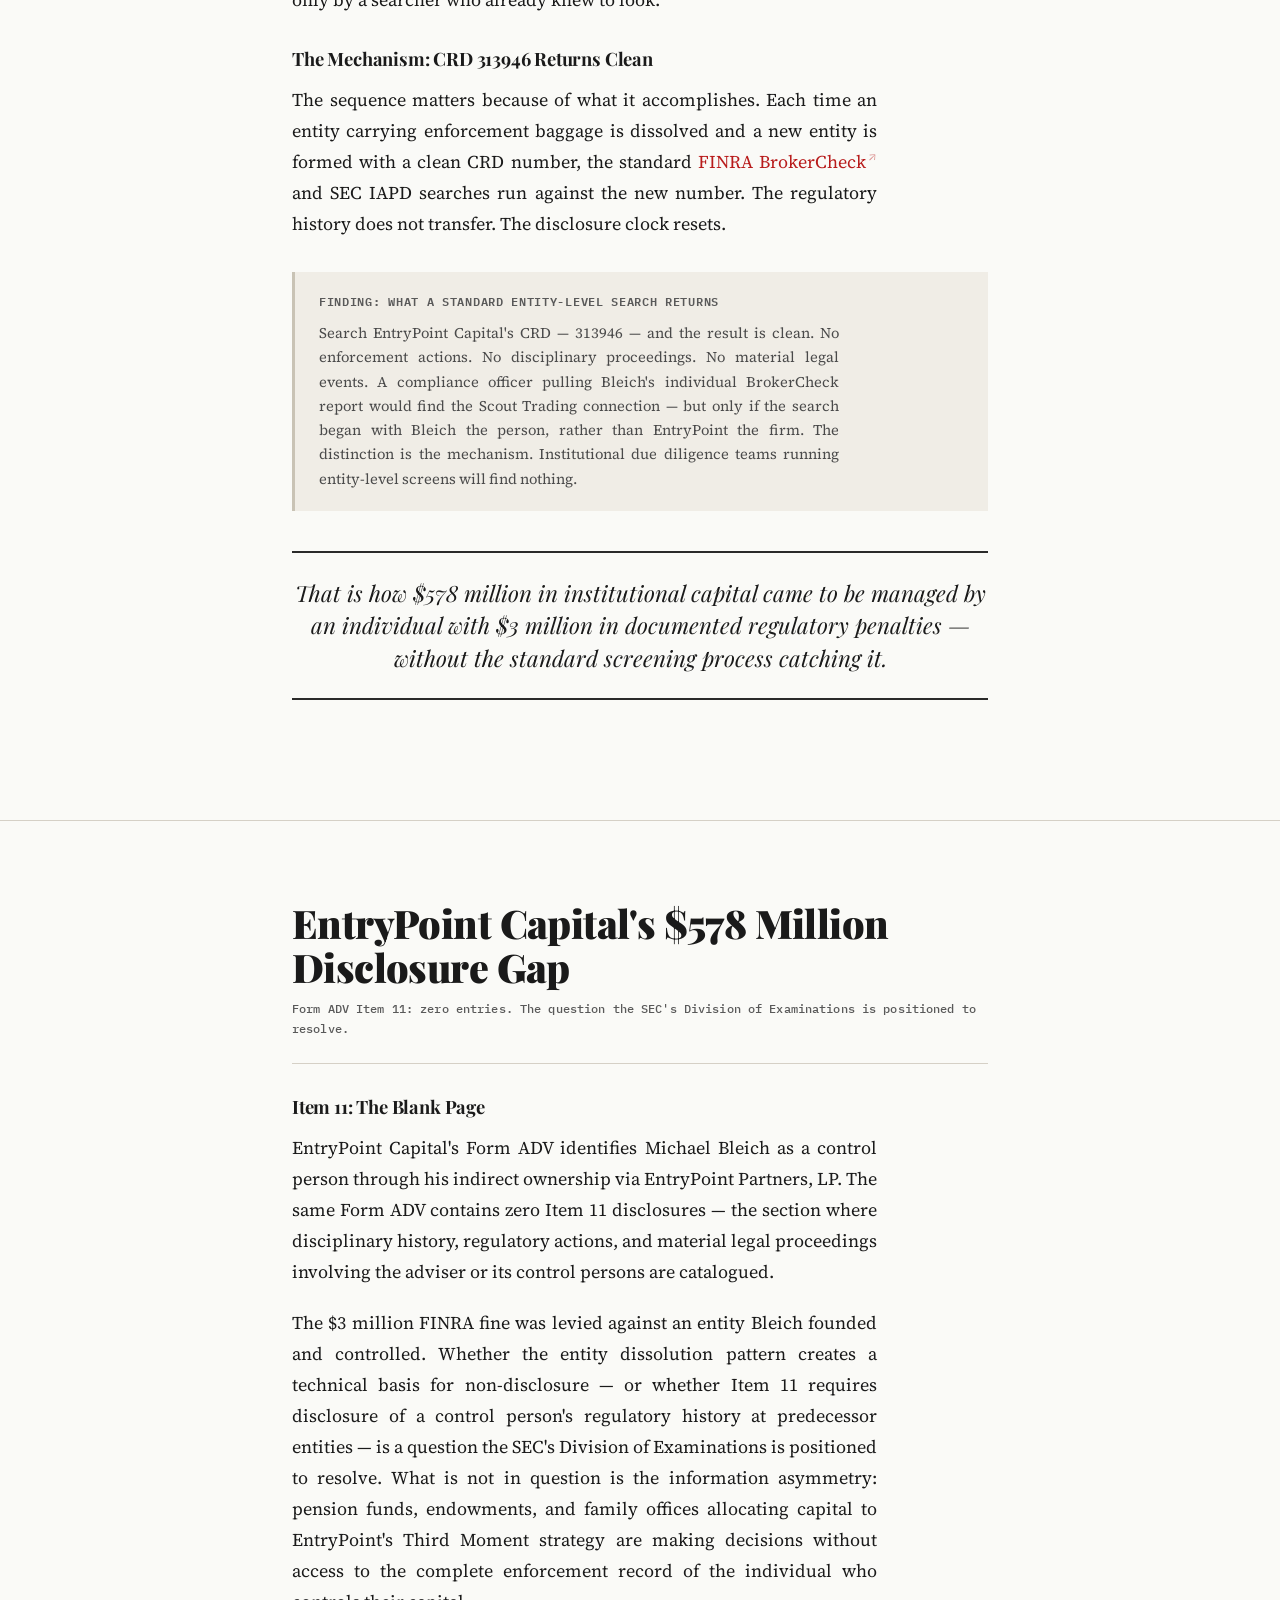
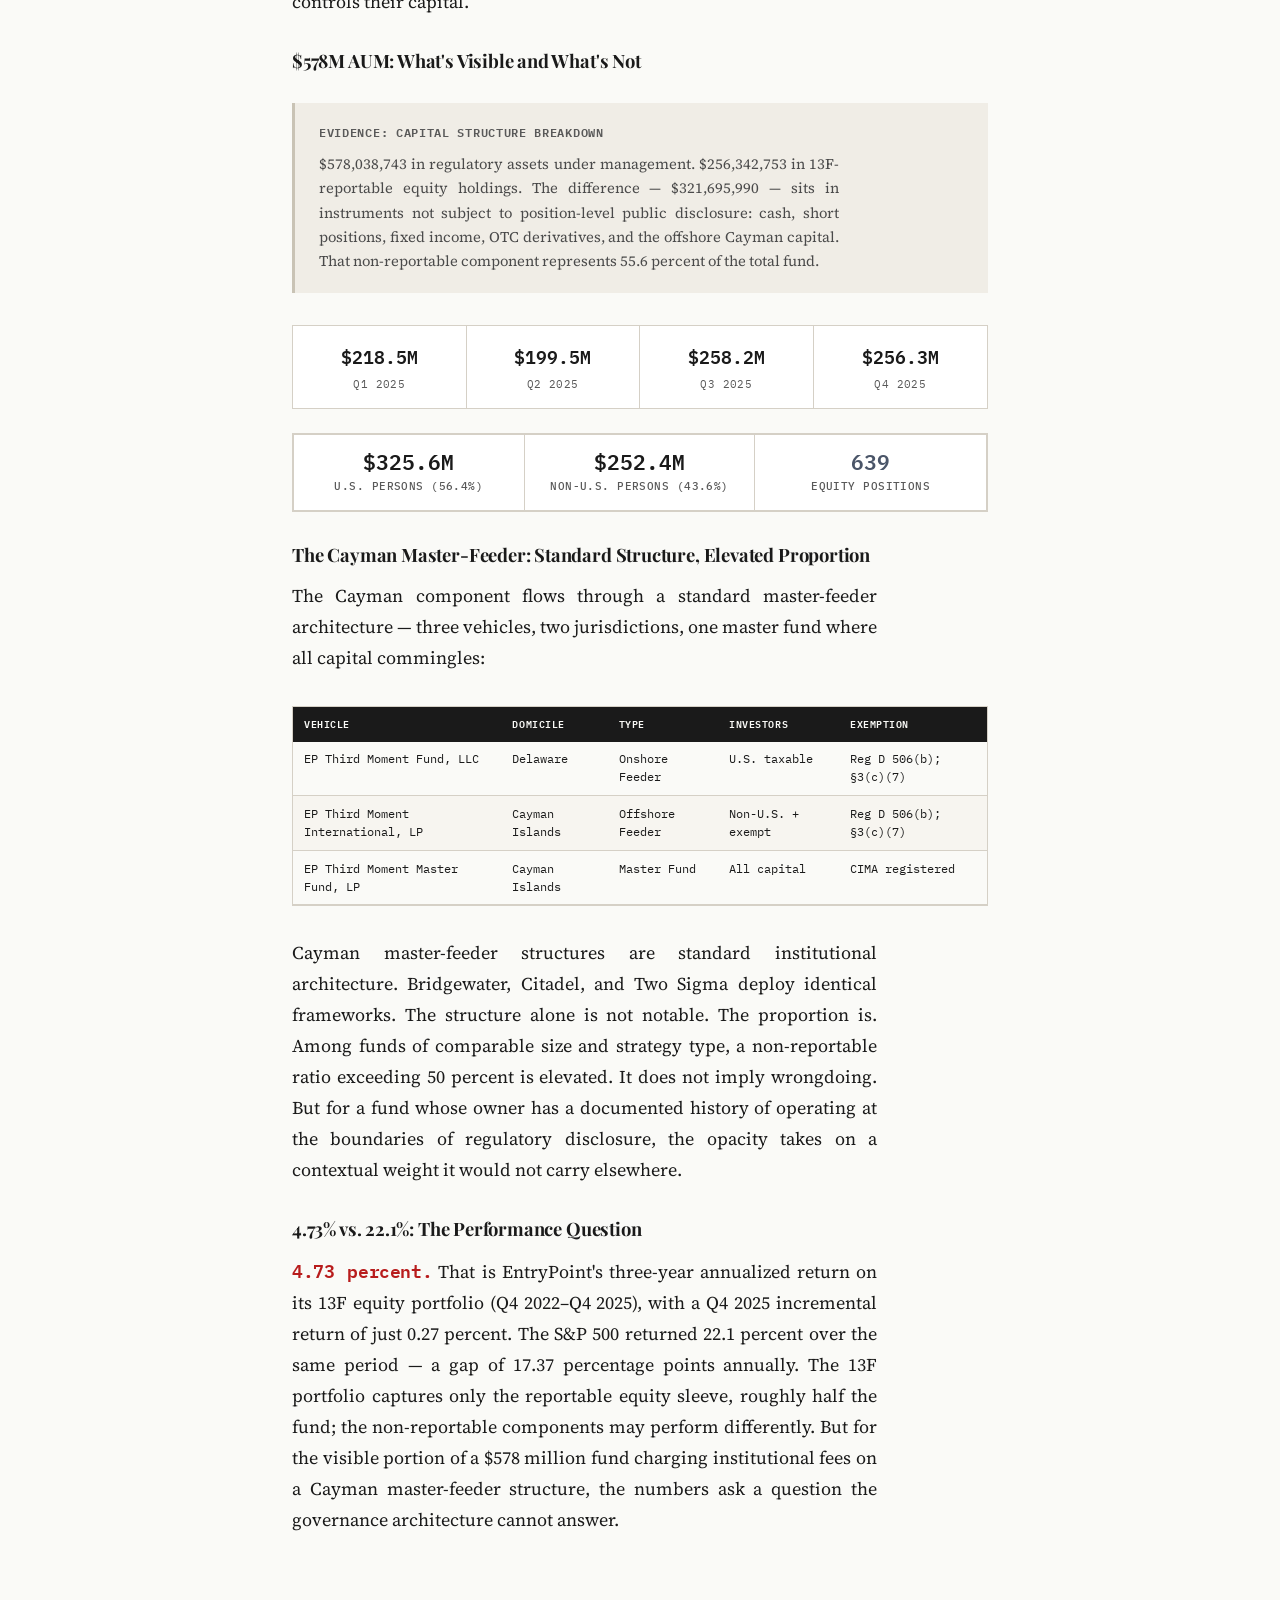
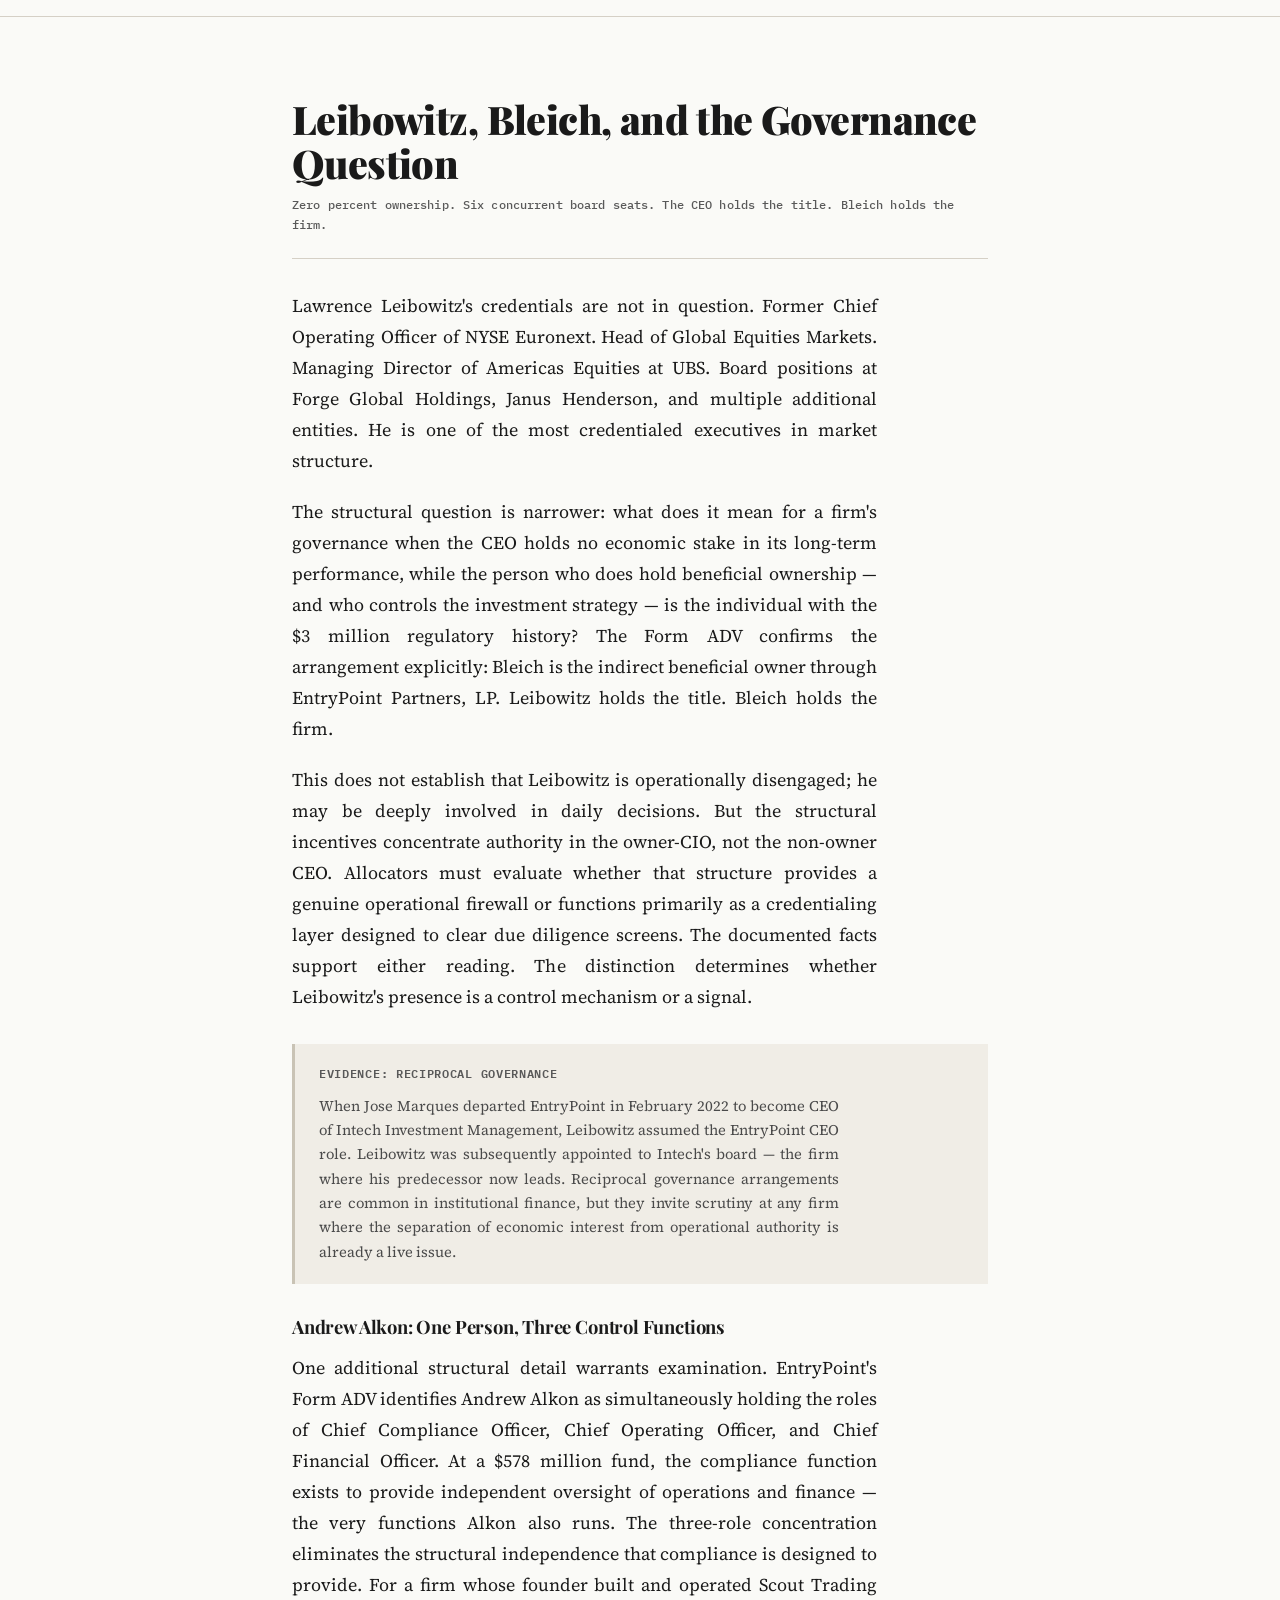
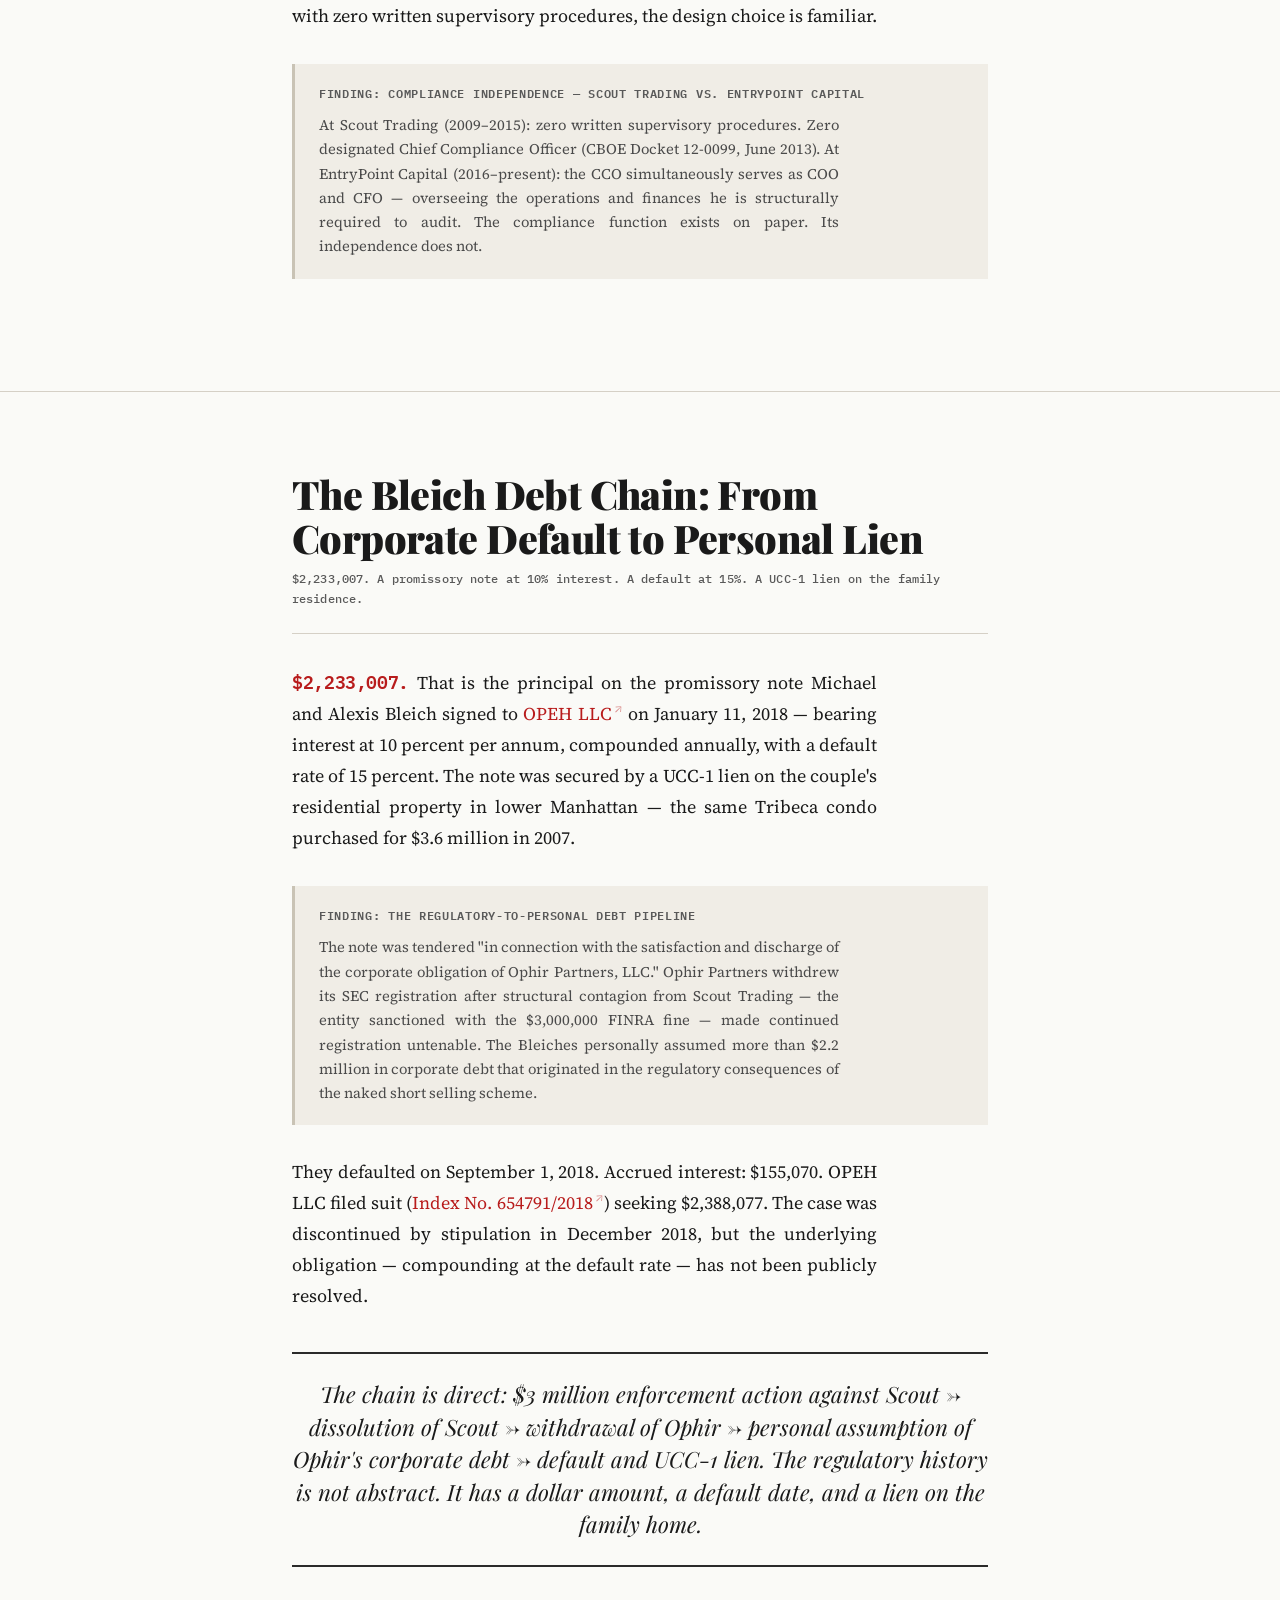
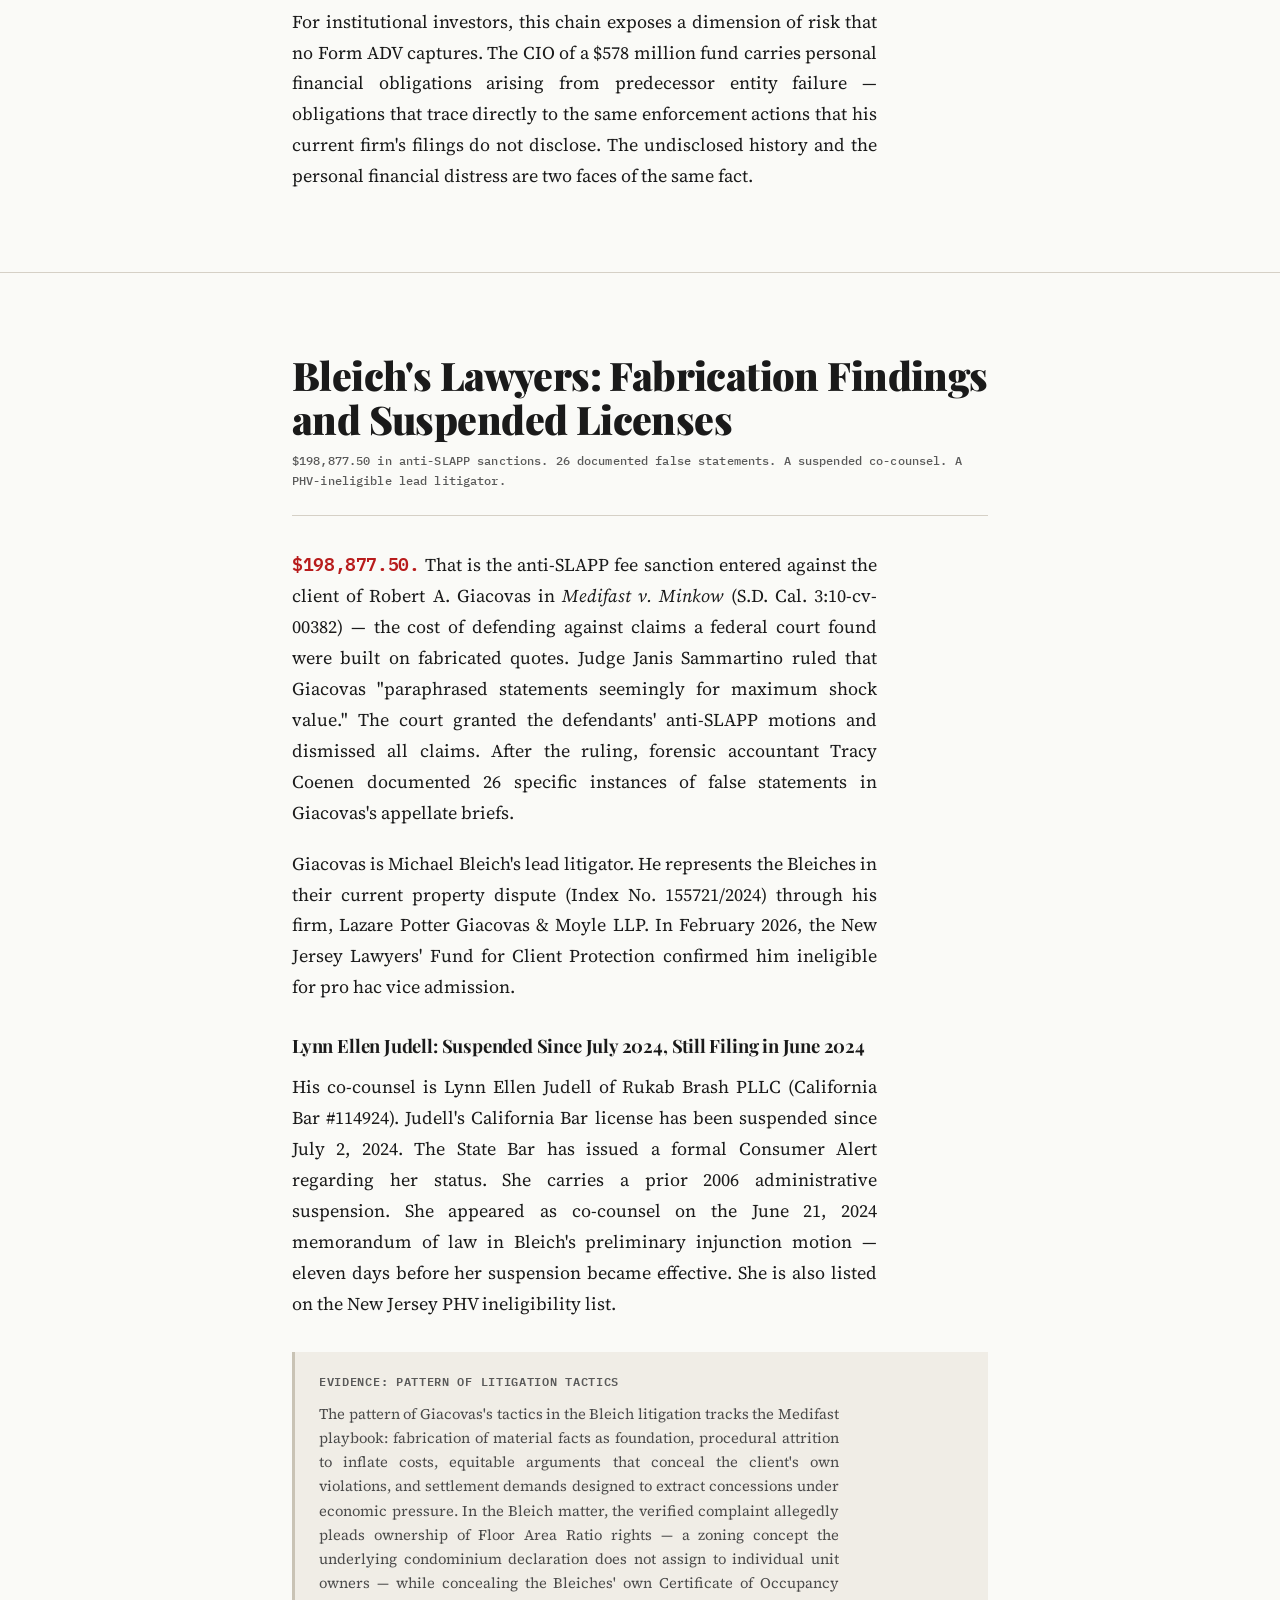
==== commit bcfd8831: "signposting Final signposting inventory across the full microsite: ElementBeforeAfterh3 subheadings" ====
--- a/index.html
+++ b/index.html
@@ -851,6 +851,9 @@
 .section-body p {
   margin-bottom: 1.25rem;
   max-width: 65ch; /* optimal reading line length */
+  text-align: justify;
+  -webkit-hyphens: auto;
+  hyphens: auto;
 }
 .section-body p:last-child { margin-bottom: 0; }
 
@@ -876,6 +879,9 @@
   font-size: 0.92rem;
   line-height: 1.65;
   color: var(--text-secondary);
+  text-align: justify;
+  -webkit-hyphens: auto;
+  hyphens: auto;
 }
 
 /* ============================================
@@ -1381,19 +1387,19 @@
 
 <!-- Side Navigation (Desktop) -->
 <nav class="side-nav" id="sideNav" aria-label="Section navigation">
-  <a href="#hero" class="side-nav-item active" data-section="hero"><span class="side-nav-dot"></span><span class="side-nav-label">Top</span></a>
-  <a href="#profiles" class="side-nav-item" data-section="profiles"><span class="side-nav-dot"></span><span class="side-nav-label">Subjects</span></a>
+  <a href="#hero" class="side-nav-item active" data-section="hero"><span class="side-nav-dot"></span><span class="side-nav-label">The Phantom Shares</span></a>
+  <a href="#profiles" class="side-nav-item" data-section="profiles"><span class="side-nav-dot"></span><span class="side-nav-label">Subject Profiles</span></a>
   <a href="#prologue" class="side-nav-item" data-section="prologue"><span class="side-nav-dot"></span><span class="side-nav-label">$578M Question</span></a>
-  <a href="#chapter-1" class="side-nav-item" data-section="chapter-1"><span class="side-nav-dot"></span><span class="side-nav-label">Lehman Years</span></a>
-  <a href="#chapter-2" class="side-nav-item" data-section="chapter-2"><span class="side-nav-dot"></span><span class="side-nav-label">Scout Trading</span></a>
-  <a href="#chapter-3" class="side-nav-item" data-section="chapter-3"><span class="side-nav-dot"></span><span class="side-nav-label">Dissolution</span></a>
+  <a href="#chapter-1" class="side-nav-item" data-section="chapter-1"><span class="side-nav-dot"></span><span class="side-nav-label">Bleich at Lehman</span></a>
+  <a href="#chapter-2" class="side-nav-item" data-section="chapter-2"><span class="side-nav-dot"></span><span class="side-nav-label">Scout Trading Machine</span></a>
+  <a href="#chapter-3" class="side-nav-item" data-section="chapter-3"><span class="side-nav-dot"></span><span class="side-nav-label">Dissolution Pattern</span></a>
   <a href="#chapter-4" class="side-nav-item" data-section="chapter-4"><span class="side-nav-dot"></span><span class="side-nav-label">Disclosure Gap</span></a>
-  <a href="#chapter-5" class="side-nav-item" data-section="chapter-5"><span class="side-nav-dot"></span><span class="side-nav-label">Governance</span></a>
+  <a href="#chapter-5" class="side-nav-item" data-section="chapter-5"><span class="side-nav-dot"></span><span class="side-nav-label">Governance Question</span></a>
   <a href="#chapter-6" class="side-nav-item" data-section="chapter-6"><span class="side-nav-dot"></span><span class="side-nav-label">Debt Chain</span></a>
-  <a href="#chapter-7" class="side-nav-item" data-section="chapter-7"><span class="side-nav-dot"></span><span class="side-nav-label">Lawyers</span></a>
-  <a href="#red-flags" class="side-nav-item" data-section="red-flags"><span class="side-nav-dot"></span><span class="side-nav-label">Red Flags</span></a>
-  <a href="#verdict" class="side-nav-item" data-section="verdict"><span class="side-nav-dot"></span><span class="side-nav-label">Verdict</span></a>
-  <a href="#methodology" class="side-nav-item" data-section="methodology"><span class="side-nav-dot"></span><span class="side-nav-label">Sources</span></a>
+  <a href="#chapter-7" class="side-nav-item" data-section="chapter-7"><span class="side-nav-dot"></span><span class="side-nav-label">Bleich's Lawyers</span></a>
+  <a href="#red-flags" class="side-nav-item" data-section="red-flags"><span class="side-nav-dot"></span><span class="side-nav-label">Red Flag Compendium</span></a>
+  <a href="#verdict" class="side-nav-item" data-section="verdict"><span class="side-nav-dot"></span><span class="side-nav-label">Case For &amp; Against</span></a>
+  <a href="#methodology" class="side-nav-item" data-section="methodology"><span class="side-nav-dot"></span><span class="side-nav-label">Methodology &amp; Sources</span></a>
 </nav>
 
 <!-- Mobile Nav Toggle -->
@@ -1412,18 +1418,18 @@
 <!-- Mobile Nav Drawer -->
 <nav class="mobile-nav-drawer" id="mobileNavDrawer" aria-label="Section navigation">
   <div class="drawer-close"><div class="drawer-handle"></div></div>
-  <a href="#hero">Top</a>
+  <a href="#hero">The Phantom Shares</a>
   <a href="#profiles">Subject Profiles</a>
   <a href="#prologue">Bleich's $578 Million Question</a>
-  <a href="#chapter-1">Bleich at Lehman Brothers</a>
+  <a href="#chapter-1">Bleich at Lehman</a>
   <a href="#chapter-2">Scout Trading Machine</a>
   <a href="#chapter-3">The Dissolution Pattern</a>
   <a href="#chapter-4">The Disclosure Gap</a>
-  <a href="#chapter-5">The Governance Question</a>
+  <a href="#chapter-5">Leibowitz &amp; the Governance Question</a>
   <a href="#chapter-6">The Debt Chain</a>
   <a href="#chapter-7">Bleich's Lawyers</a>
   <a href="#red-flags">Red Flag Compendium</a>
-  <a href="#verdict">The Case For and Against</a>
+  <a href="#verdict">The Case For &amp; Against</a>
   <a href="#methodology">Methodology &amp; Sources</a>
 </nav>
 
@@ -1458,8 +1464,7 @@
     <!-- Bleich Profile -->
     <div class="profile-card reveal">
       <div class="profile-photo profile-photo--image">
-        <!-- TODO: Rename bMiBl.png to assets/michael-bleich-headshot.png at deployment -->
-<img src="assets/michael-bleich-headshot.png" alt="Michael Edward Bleich — Chief Investment Officer, EntryPoint Capital" loading="lazy">
+        <img src="bMiBl.png" alt="Michael Edward Bleich — Chief Investment Officer, EntryPoint Capital" loading="lazy">
       </div>
       <div class="profile-info">
         <h3><a href="https://www.zoominfo.com/p/Michael-Bleich/12107508341" target="_blank" rel="noopener" title="ZoomInfo profile">Michael Edward Bleich</a></h3>
@@ -1468,7 +1473,7 @@
           <strong>CRD#</strong> 4262671<br>
           <strong>DOB</strong> c.&nbsp;1971<br>
           <strong>Education</strong> PhD, Theoretical Physics, Duke University (1997)<br>
-          <strong>Residence</strong> <a href="https://radaris.com/~Michael-Bleich/1682114236" target="_blank" rel="noopener" title="Radaris public records">13 Harrison St, Unit 1, New York, NY 10013</a><br>
+
           <strong>Career</strong> Lehman Brothers &rarr; Scout Trading &rarr; Ophir Partners &rarr; EntryPoint Capital
         </div>
         <div class="profile-highlight">
@@ -1490,7 +1495,6 @@
           <strong>Education</strong> B.A. Stanford (with distinction); M.A. Columbia; M.S.W. NYU<br>
           <strong>Licenses</strong> LCSW — NY, NJ, MA, CT, NH, MN<br>
           <strong>Practice</strong> <a href="https://maps.app.goo.gl/TpXvdeScYPaxWei3A" target="_blank" rel="noopener" title="Google Maps — 225 Broadway, Suite 2070">225 Broadway, Suite 2070, New York, NY</a><br>
-          <strong>Father</strong> Arthur C. Kaminsky (1946–2013), pioneering sports agent
         </div>
         <div class="profile-highlight">
           Co-signatory on $2,233,007 <a href="https://iapps.courts.state.ny.us/nyscef/HomePage" target="_blank" rel="noopener" title="NYSCEF — Index No. 654791/2018">OPEH LLC promissory note</a> &bull; Co-plaintiff in pending condo litigation
@@ -1549,11 +1553,18 @@
   <div class="section-dek reveal">Head of Liquidity Strategy for U.S. Equities. BATS board member. A physicist who learned how settlement systems worked — from the inside.</div>
 
   <div class="section-body">
+    <h3 style="font-family:'Playfair Display',serif;font-size:1.15rem;margin:0 0 1rem;font-weight:700;color:var(--text-primary);">Lehman Brothers, 2004–2008: Learning the Plumbing</h3>
     <p class="reveal">Before Michael Bleich generated 295 million phantom shares, he learned how settlement systems worked from the inside. As Head of Liquidity Strategy for U.S. Equities at Lehman Brothers (2004–2008), he was responsible for algorithmic routing, dark pool utilization, and electronic execution — one of the most powerful positions in electronic trading. He championed Lehman's minority investment in <a href="https://www.sec.gov/files/rules/other/2008/34-57322_application.htm" target="_blank" rel="noopener" title="SEC — BATS Exchange application">BATS Trading</a>, the Electronic Communication Network that the SEC would later <a href="https://www.hbsslaw.com/sites/default/files/case-downloads/directedge_batsglobal/01.12.15_directedge_batsglobal_sec_order.pdf" target="_blank" rel="noopener" title="SEC order — Direct Edge/BATS Global">penalize $14 million</a> for creating <a href="https://www.hbsslaw.com/cases/direct-edgebats-global" target="_blank" rel="noopener" title="HBS Law — Direct Edge/BATS Global case">secretive order types disclosed selectively to elite high-frequency trading firms</a>.</p>
 
-    <p class="reveal">Bleich sat on the BATS board. He held a doctorate in theoretical physics from Duke University (1997). He had entered finance not through the traditional routes of investment banking or sales, but through the mathematics of market microstructure — the study of how orders move through electronic systems, how latency creates arbitrage, how settlement mechanics can be exploited by those who understand them precisely.</p>
-
-    <p class="reveal">On April 8, 2006, he married Alexis Kate Kaminsky at the Palm House of the Brooklyn Botanic Garden. <a href="https://www.nytimes.com/2006/04/09/fashion/weddings/weddingscelebrations-alexis-kaminsky-michael-bleich.html" target="_blank" rel="noopener" title="NYT — Kaminsky-Bleich wedding announcement, April 9, 2006">The New York Times ran the announcement</a>. A year later, the couple purchased Unit 1 at 13 Harrison Street in Tribeca for $3.6 million.</p>
+    <div class="evidence-box reveal">
+      <div class="evidence-box-title">Key Connection: $14M BATS Penalty — Bleich Was on the Board</div>
+      <p>Bleich sat on the BATS Holdings board of directors, granting him an insider's understanding of exchange mechanics, order routing, and the limitations of regulatory surveillance. The SEC later penalized BATS/Direct Edge $14 million (January 2015) for the same secretive order types Bleich helped bring to market. He was not personally named — but the board seat gave him the operational knowledge that would directly inform the Scout Trading scheme.</p>
+    </div>
+
+    <p class="reveal">He held a doctorate in theoretical physics from Duke University (1997). He had entered finance not through the traditional routes of investment banking or sales, but through the mathematics of market microstructure — the study of how orders move through electronic systems, how latency creates arbitrage, how settlement mechanics can be exploited by those who understand them precisely.</p>
+
+    <h3 style="font-family:'Playfair Display',serif;font-size:1.15rem;margin:2rem 0 1rem;font-weight:700;color:var(--text-primary);">April 2006 – September 2008: Respectability, Then Collapse</h3>
+    <p class="reveal">On April 8, 2006, he married Alexis Kate Kaminsky at the Palm House of the Brooklyn Botanic Garden. <a href="https://www.nytimes.com/2006/04/09/fashion/weddings/weddingscelebrations-alexis-kaminsky-michael-bleich.html" target="_blank" rel="noopener" title="NYT — Kaminsky-Bleich wedding announcement, April 9, 2006">The New York Times ran the announcement</a>. A year later, the couple purchased a Tribeca condominium for $3.6 million.</p>
 
     <p class="reveal">Then <a href="https://en.wikipedia.org/wiki/Bankruptcy_of_Lehman_Brothers" target="_blank" rel="noopener" title="Wikipedia — Bankruptcy of Lehman Brothers">Lehman Brothers collapsed</a>. And Bleich took what he had learned about the plumbing and built his own machine.</p>
   </div>
@@ -1601,8 +1612,10 @@
       <p><a href="https://www.cboe.com/us/options/regulation/disciplinary_actions/" target="_blank" rel="noopener" title="CBOE Disciplinary Actions">CBOE Docket 12-0059</a> (January 2013) reveals what may be the most damning detail in the enforcement record. Scout Trading was fined $10,000 for failing on "numerous occasions" to provide and maintain two-sided 100-share quotes in its remote market-making assignment — a violation of CBOE Rule 53.23. Providing continuous two-sided liquidity is the defining obligation of a market maker. Scout was claiming market-maker privileges to obtain the T+6 settlement window while simultaneously failing to fulfill the only duty that justified those privileges. The CBOE's own enforcement record proves the exemption was fraudulently invoked.</p>
     </div>
 
+    <h3 style="font-family:'Playfair Display',serif;font-size:1.15rem;margin:2rem 0 1rem;font-weight:700;color:var(--text-primary);">The CBOE Trail: Three Fines, Three Dimensions of Failure</h3>
     <p class="reveal">The <a href="https://www.cboe.com/" target="_blank" rel="noopener" title="Cboe Global Markets">CBOE</a> actions did not stop there. <a href="https://www.cboe.com/us/options/regulation/disciplinary_actions/" target="_blank" rel="noopener" title="CBOE Disciplinary Actions">Docket 12-0099</a> (June 2013) found that Scout had failed to designate a Chief Compliance Officer or maintain registration records — a $7,500 fine for running a regulated entity with no designated compliance officer on record. <a href="https://www.cboe.com/us/options/regulation/disciplinary_actions/" target="_blank" rel="noopener" title="CBOE Disciplinary Actions">Docket 14-0018</a> (May 2014) imposed $5,000 for Regulation NMS trade-through violations. Three separate enforcement actions from a single exchange, each documenting a different dimension of the same operational posture: rules as obstacles to be circumvented, not constraints to be honored.</p>
 
+    <h3 style="font-family:'Playfair Display',serif;font-size:1.15rem;margin:2rem 0 1rem;font-weight:700;color:var(--text-primary);">April 7, 2015: The $3,000,000 Reckoning</h3>
     <p class="reveal">On April 7, 2015, <a href="https://www.finra.org/media-center/news-releases/2016/finra-and-nasdaq-fine-wedbush-securities-inc-675000-supervisory" target="_blank" rel="noopener" title="FINRA Press Release — Scout Trading / Wedbush">FINRA censured Scout Trading and imposed a $3,000,000 fine</a> — the capstone of a two-year enforcement accumulation. Wedbush Securities, the clearing firm that processed Scout's orders without adequate oversight, would later pay $675,000 in its own penalties.</p>
 
     <div class="table-wrapper reveal">
@@ -1676,11 +1689,16 @@
       </ol>
     </nav>
 
+    <h3 style="font-family:'Playfair Display',serif;font-size:1.15rem;margin:2rem 0 1rem;font-weight:700;color:var(--text-primary);">2017–2020: The Interlude at Inferent Capital</h3>
     <p class="reveal">Between the dissolution of Ophir Partners and the formation of EntryPoint Capital, the record shows Bleich at Inferent Capital (2017–2020) as a Research Team Lead in machine learning and quantitative research — a transitional role at a firm he did not own. The interlude matters less for what Bleich did there than for what was happening in the background: the disclosure clock on his predecessor entities was running down. By the time EntryPoint Capital filed its first Form ADV, the dissolved firms were receding into archival obscurity — findable only by a searcher who already knew to look.</p>
 
+    <h3 style="font-family:'Playfair Display',serif;font-size:1.15rem;margin:2rem 0 1rem;font-weight:700;color:var(--text-primary);">The Mechanism: CRD 313946 Returns Clean</h3>
     <p class="reveal">The sequence matters because of what it accomplishes. Each time an entity carrying enforcement baggage is dissolved and a new entity is formed with a clean CRD number, the standard <a href="https://brokercheck.finra.org/" target="_blank" rel="noopener" title="FINRA BrokerCheck">FINRA BrokerCheck</a> and SEC IAPD searches run against the new number. The regulatory history does not transfer. The disclosure clock resets.</p>
 
-    <p class="reveal">Search EntryPoint Capital's CRD — 313946 — and the result is clean. No enforcement actions. No disciplinary proceedings. No material legal events. A compliance officer pulling Bleich's individual BrokerCheck report would find the Scout Trading connection — but only if the search began with Bleich the person, rather than EntryPoint the firm. The distinction is the mechanism. Institutional due diligence teams running entity-level screens will find nothing.</p>
+    <div class="evidence-box reveal">
+      <div class="evidence-box-title">Finding: What a Standard Entity-Level Search Returns</div>
+      <p>Search EntryPoint Capital's CRD — 313946 — and the result is clean. No enforcement actions. No disciplinary proceedings. No material legal events. A compliance officer pulling Bleich's individual BrokerCheck report would find the Scout Trading connection — but only if the search began with Bleich the person, rather than EntryPoint the firm. The distinction is the mechanism. Institutional due diligence teams running entity-level screens will find nothing.</p>
+    </div>
 
     <div class="pull-quote reveal">
       <p>That is how $578 million in institutional capital came to be managed by an individual with $3 million in documented regulatory penalties — without the standard screening process catching it.</p>
@@ -1698,10 +1716,12 @@
   <div class="section-dek reveal">Form ADV Item 11: zero entries. The question the SEC's Division of Examinations is positioned to resolve.</div>
 
   <div class="section-body">
+    <h3 style="font-family:'Playfair Display',serif;font-size:1.15rem;margin:0 0 1rem;font-weight:700;color:var(--text-primary);">Item 11: The Blank Page</h3>
     <p class="reveal">EntryPoint Capital's Form ADV identifies Michael Bleich as a control person through his indirect ownership via EntryPoint Partners, LP. The same Form ADV contains zero Item 11 disclosures — the section where disciplinary history, regulatory actions, and material legal proceedings involving the adviser or its control persons are catalogued.</p>
 
     <p class="reveal">The $3 million FINRA fine was levied against an entity Bleich founded and controlled. Whether the entity dissolution pattern creates a technical basis for non-disclosure — or whether Item 11 requires disclosure of a control person's regulatory history at predecessor entities — is a question the SEC's Division of Examinations is positioned to resolve. What is not in question is the information asymmetry: pension funds, endowments, and family offices allocating capital to EntryPoint's Third Moment strategy are making decisions without access to the complete enforcement record of the individual who controls their capital.</p>
 
+    <h3 style="font-family:'Playfair Display',serif;font-size:1.15rem;margin:2rem 0 1rem;font-weight:700;color:var(--text-primary);">$578M AUM: What's Visible and What's Not</h3>
     <div class="evidence-box reveal">
       <div class="evidence-box-title">Evidence: Capital Structure Breakdown</div>
       <p>$578,038,743 in regulatory assets under management. $256,342,753 in 13F-reportable equity holdings. The difference — $321,695,990 — sits in instruments not subject to position-level public disclosure: cash, short positions, fixed income, OTC derivatives, and the offshore Cayman capital. That non-reportable component represents 55.6 percent of the total fund.</p>
@@ -1720,6 +1740,7 @@
       <div class="et-cell" style="background:var(--card-bg);"><div class="et-number" style="color:var(--mono-color);">639</div><div class="et-label">Equity Positions</div></div>
     </div>
 
+    <h3 style="font-family:'Playfair Display',serif;font-size:1.15rem;margin:2rem 0 1rem;font-weight:700;color:var(--text-primary);">The Cayman Master-Feeder: Standard Structure, Elevated Proportion</h3>
     <p class="reveal">The Cayman component flows through a standard master-feeder architecture — three vehicles, two jurisdictions, one master fund where all capital commingles:</p>
 
     <div class="arch-table reveal" style="overflow-x:auto;">
@@ -1737,6 +1758,7 @@
 
     <p class="reveal">Cayman master-feeder structures are standard institutional architecture. Bridgewater, Citadel, and Two Sigma deploy identical frameworks. The structure alone is not notable. The proportion is. Among funds of comparable size and strategy type, a non-reportable ratio exceeding 50 percent is elevated. It does not imply wrongdoing. But for a fund whose owner has a documented history of operating at the boundaries of regulatory disclosure, the opacity takes on a contextual weight it would not carry elsewhere.</p>
 
+    <h3 style="font-family:'Playfair Display',serif;font-size:1.15rem;margin:2rem 0 1rem;font-weight:700;color:var(--text-primary);">4.73% vs. 22.1%: The Performance Question</h3>
     <p class="reveal"><strong class="mono-num">4.73 percent.</strong> That is EntryPoint's three-year annualized return on its 13F equity portfolio (Q4 2022–Q4 2025), with a Q4 2025 incremental return of just 0.27 percent. The S&P 500 returned 22.1 percent over the same period — a gap of 17.37 percentage points annually. The 13F portfolio captures only the reportable equity sleeve, roughly half the fund; the non-reportable components may perform differently. But for the visible portion of a $578 million fund charging institutional fees on a Cayman master-feeder structure, the numbers ask a question the governance architecture cannot answer.</p>
   </div>
 </div>
@@ -1762,7 +1784,13 @@
       <p>When Jose Marques departed EntryPoint in February 2022 to become CEO of Intech Investment Management, Leibowitz assumed the EntryPoint CEO role. Leibowitz was subsequently appointed to Intech's board — the firm where his predecessor now leads. Reciprocal governance arrangements are common in institutional finance, but they invite scrutiny at any firm where the separation of economic interest from operational authority is already a live issue.</p>
     </div>
 
+    <h3 style="font-family:'Playfair Display',serif;font-size:1.15rem;margin:2rem 0 1rem;font-weight:700;color:var(--text-primary);">Andrew Alkon: One Person, Three Control Functions</h3>
     <p class="reveal">One additional structural detail warrants examination. EntryPoint's Form ADV identifies Andrew Alkon as simultaneously holding the roles of Chief Compliance Officer, Chief Operating Officer, and Chief Financial Officer. At a $578 million fund, the compliance function exists to provide independent oversight of operations and finance — the very functions Alkon also runs. The three-role concentration eliminates the structural independence that compliance is designed to provide. For a firm whose founder built and operated Scout Trading with zero written supervisory procedures, the design choice is familiar.</p>
+
+    <div class="evidence-box reveal">
+      <div class="evidence-box-title">Finding: Compliance Independence — Scout Trading vs. EntryPoint Capital</div>
+      <p>At Scout Trading (2009–2015): zero written supervisory procedures. Zero designated Chief Compliance Officer (CBOE Docket 12-0099, June 2013). At EntryPoint Capital (2016–present): the CCO simultaneously serves as COO and CFO — overseeing the operations and finances he is structurally required to audit. The compliance function exists on paper. Its independence does not.</p>
+    </div>
   </div>
 </div>
 </section>
@@ -1773,12 +1801,15 @@
   <div class="section-heading reveal">
     <h2>The Bleich Debt Chain: From Corporate Default to Personal Lien</h2>
   </div>
-  <div class="section-dek reveal">$2,233,007. A promissory note at 10% interest. A default at 15%. A UCC-1 lien on the family home in Tribeca.</div>
+  <div class="section-dek reveal">$2,233,007. A promissory note at 10% interest. A default at 15%. A UCC-1 lien on the family residence.</div>
 
   <div class="section-body">
-    <p class="reveal"><strong class="mono-num">$2,233,007.</strong> That is the principal on the promissory note Michael and Alexis Bleich signed to <a href="https://iapps.courts.state.ny.us/nyscef/HomePage" target="_blank" rel="noopener" title="NYSCEF — New York State Courts Electronic Filing">OPEH LLC</a> on January 11, 2018 — bearing interest at 10 percent per annum, compounded annually, with a default rate of 15 percent. The note was secured by a UCC-1 lien on their <a href="https://www.realtyhop.com/property-records/search?q=bleich+his+wife+alexis+k" target="_blank" rel="noopener" title="RealtyHop — Bleich property records">13 Harrison Street residence</a> — the same Tribeca condo purchased for $3.6 million in 2007.</p>
-
-    <p class="reveal">The note's origin is the key. It was tendered "in connection with the satisfaction and discharge of the corporate obligation of Ophir Partners, LLC." The Bleiches personally assumed more than $2.2 million in debt that belonged to their defunct hedge fund — the entity dissolved because Scout Trading's regulatory contagion had made continued SEC registration untenable.</p>
+    <p class="reveal"><strong class="mono-num">$2,233,007.</strong> That is the principal on the promissory note Michael and Alexis Bleich signed to <a href="https://iapps.courts.state.ny.us/nyscef/HomePage" target="_blank" rel="noopener" title="NYSCEF — New York State Courts Electronic Filing">OPEH LLC</a> on January 11, 2018 — bearing interest at 10 percent per annum, compounded annually, with a default rate of 15 percent. The note was secured by a UCC-1 lien on the couple's residential property in lower Manhattan — the same Tribeca condo purchased for $3.6 million in 2007.</p>
+
+    <div class="evidence-box reveal">
+      <div class="evidence-box-title">Finding: The Regulatory-to-Personal Debt Pipeline</div>
+      <p>The note was tendered "in connection with the satisfaction and discharge of the corporate obligation of Ophir Partners, LLC." Ophir Partners withdrew its SEC registration after structural contagion from Scout Trading — the entity sanctioned with the $3,000,000 FINRA fine — made continued registration untenable. The Bleiches personally assumed more than $2.2 million in corporate debt that originated in the regulatory consequences of the naked short selling scheme.</p>
+    </div>
 
     <p class="reveal">They defaulted on September 1, 2018. Accrued interest: $155,070. OPEH LLC filed suit (<a href="https://iapps.courts.state.ny.us/nyscef/HomePage" target="_blank" rel="noopener" title="NYSCEF — Search Index No. 654791/2018">Index No. 654791/2018</a>) seeking $2,388,077. The case was discontinued by stipulation in December 2018, but the underlying obligation — compounding at the default rate — has not been publicly resolved.</p>
 
@@ -1804,6 +1835,7 @@
 
     <p class="reveal">Giacovas is Michael Bleich's lead litigator. He represents the Bleiches in their current property dispute (Index No. 155721/2024) through his firm, Lazare Potter Giacovas & Moyle LLP. In February 2026, the New Jersey Lawyers' Fund for Client Protection confirmed him ineligible for pro hac vice admission.</p>
 
+    <h3 style="font-family:'Playfair Display',serif;font-size:1.15rem;margin:2rem 0 1rem;font-weight:700;color:var(--text-primary);">Lynn Ellen Judell: Suspended Since July 2024, Still Filing in June 2024</h3>
     <p class="reveal">His co-counsel is Lynn Ellen Judell of Rukab Brash PLLC (California Bar #114924). Judell's California Bar license has been suspended since July 2, 2024. The State Bar has issued a formal Consumer Alert regarding her status. She carries a prior 2006 administrative suspension. She appeared as co-counsel on the June 21, 2024 memorandum of law in Bleich's preliminary injunction motion — eleven days before her suspension became effective. She is also listed on the New Jersey PHV ineligibility list.</p>
 
     <div class="evidence-box reveal">
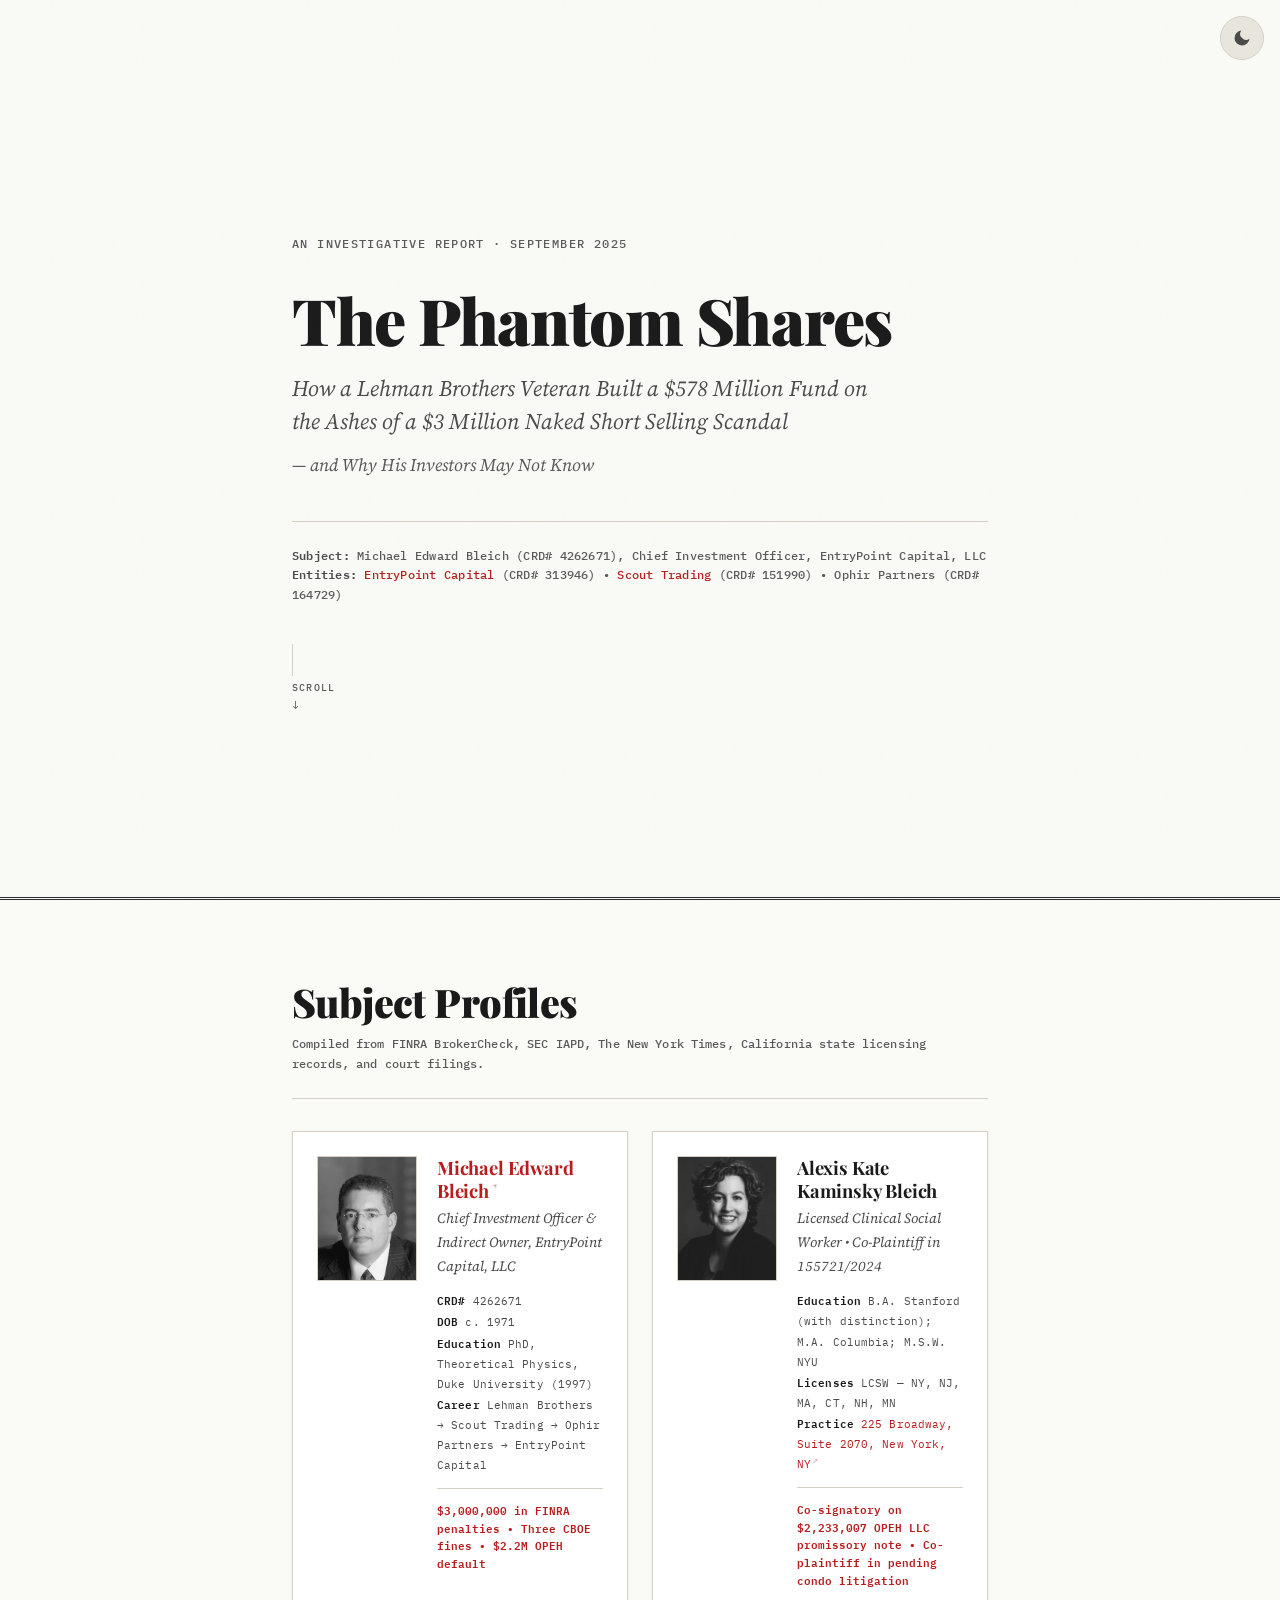
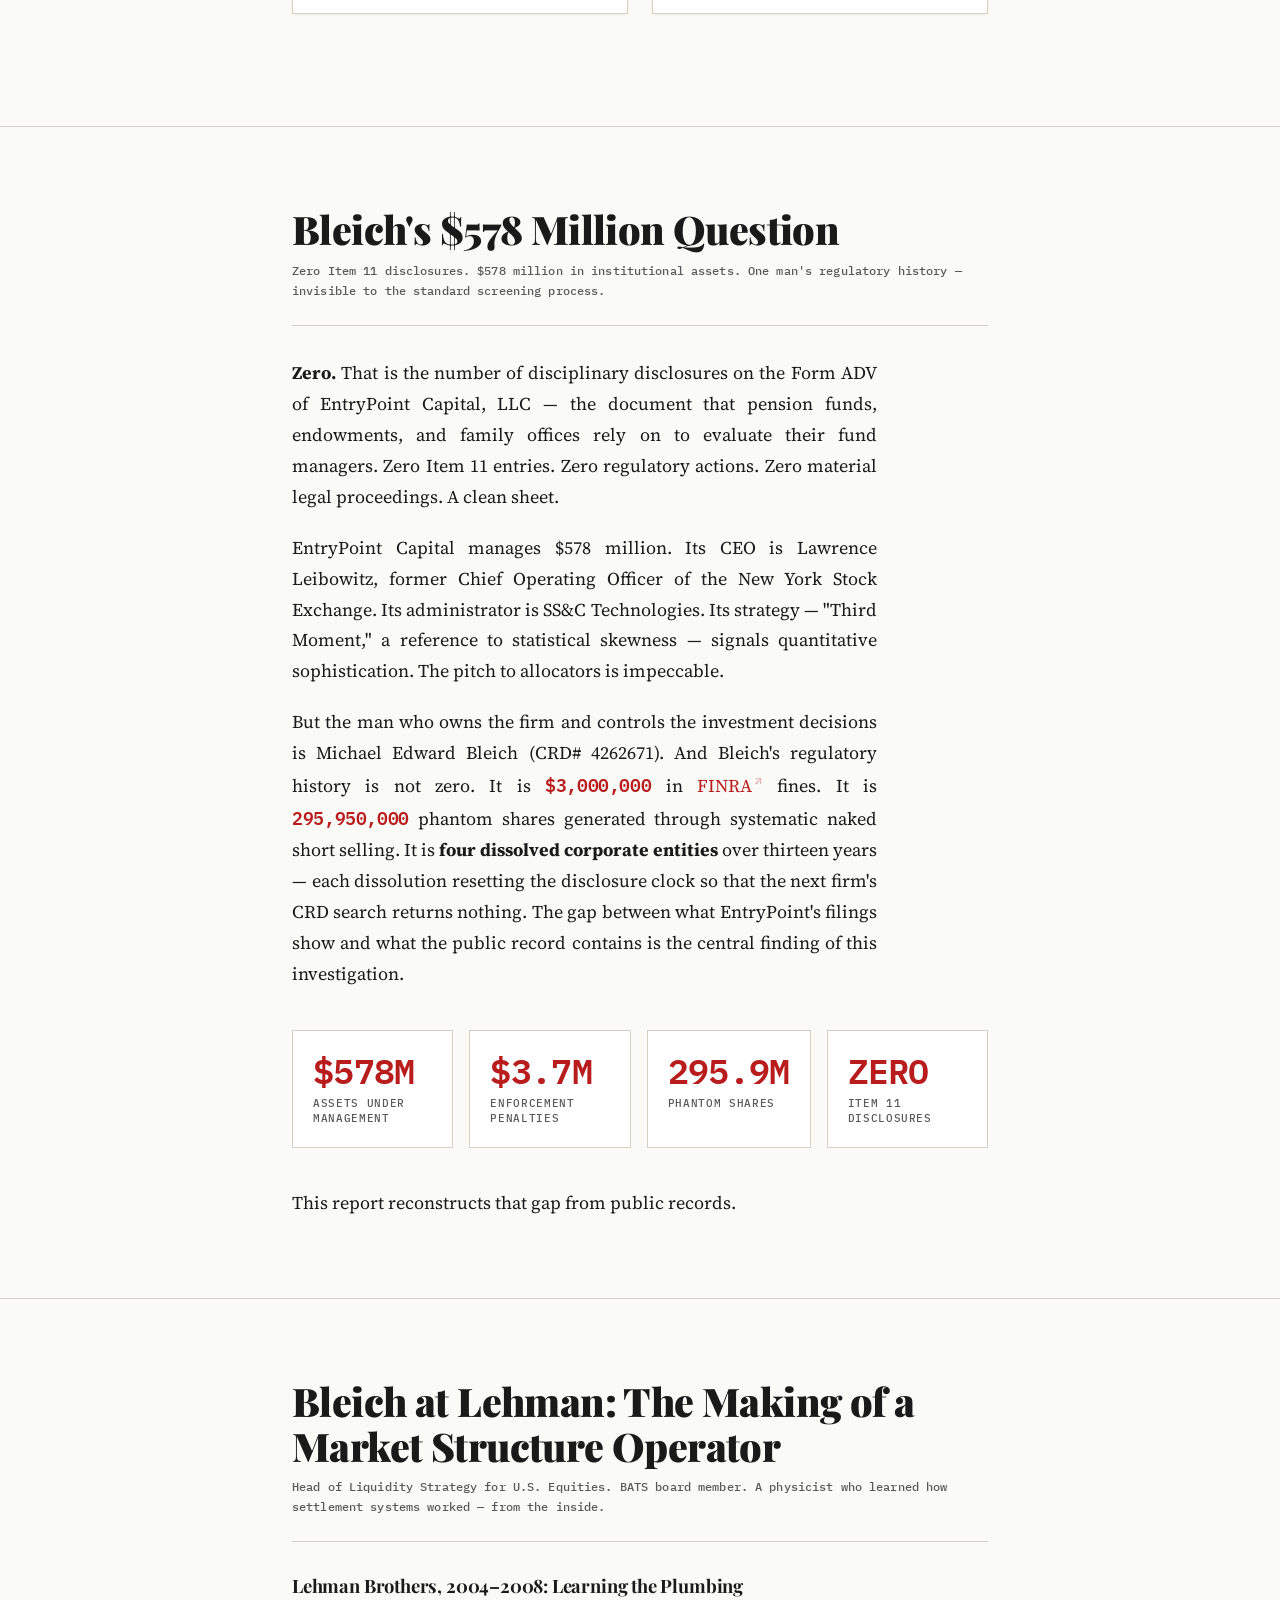
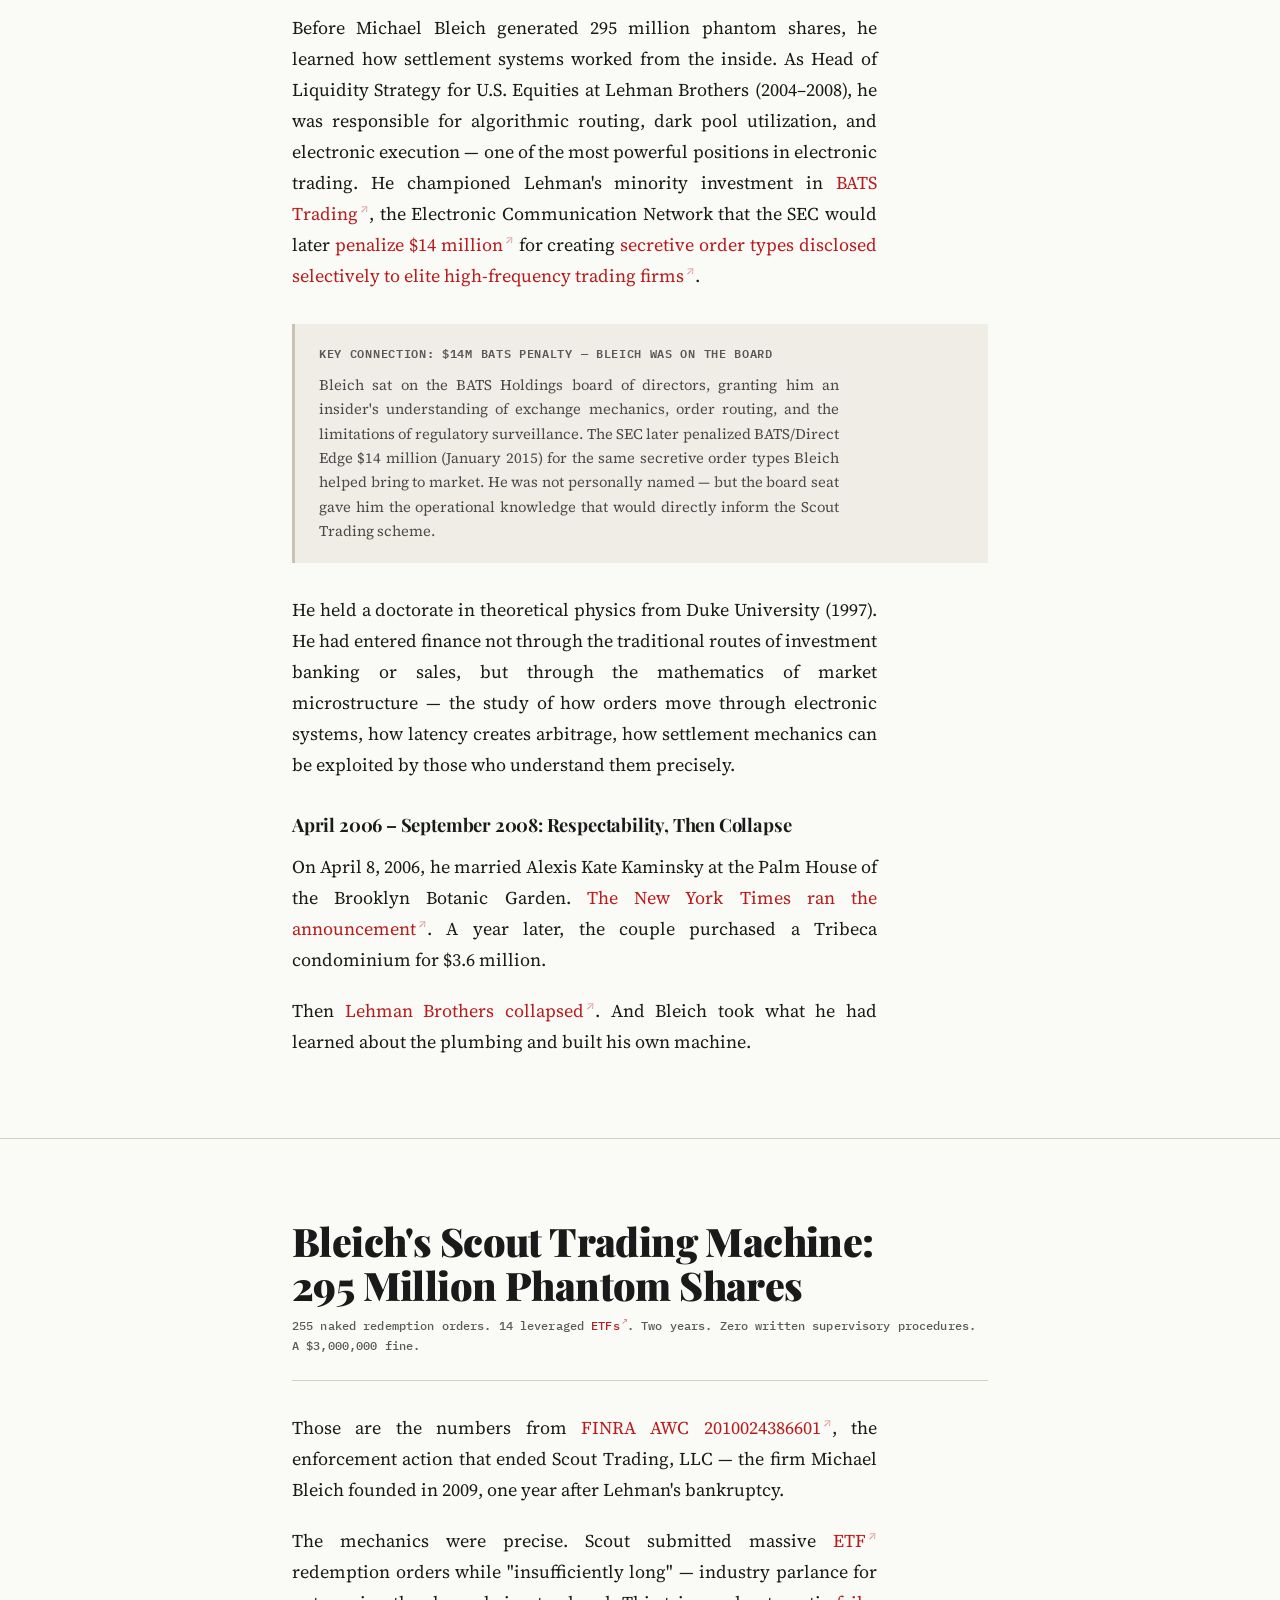
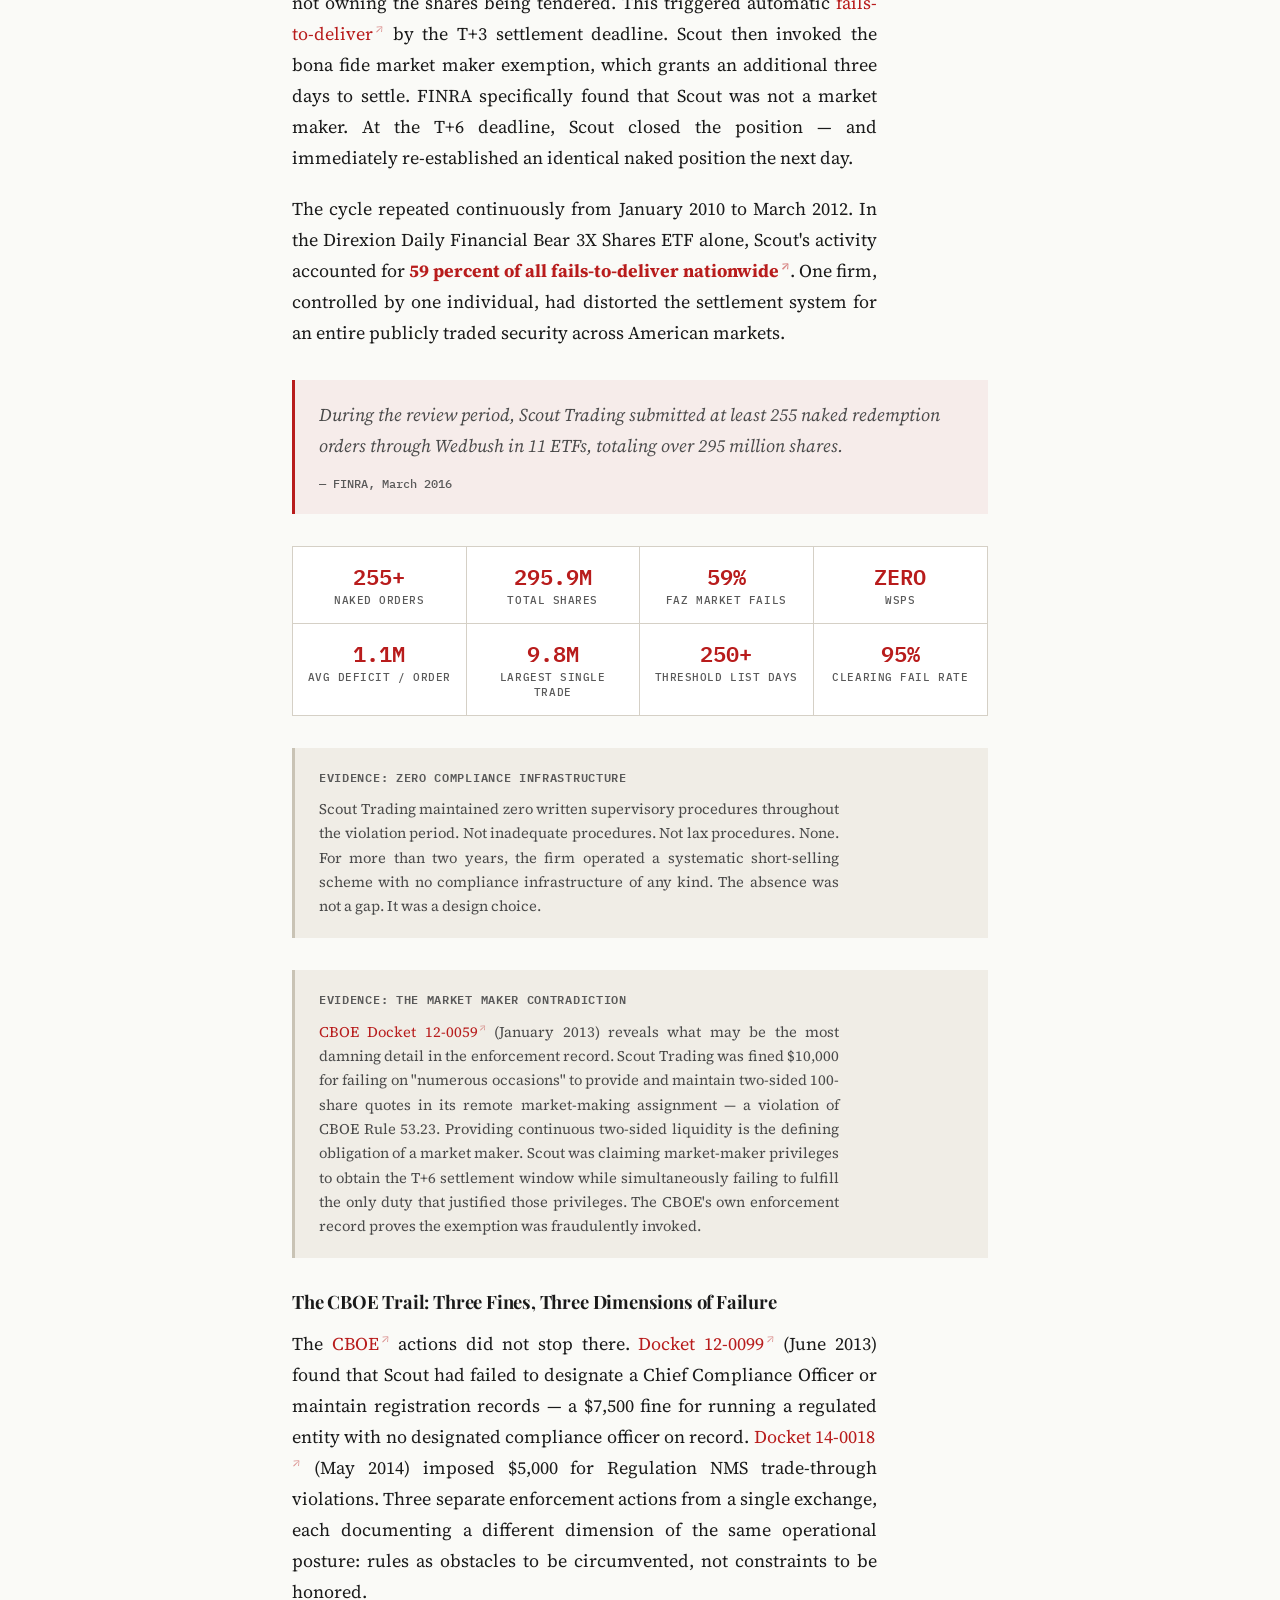
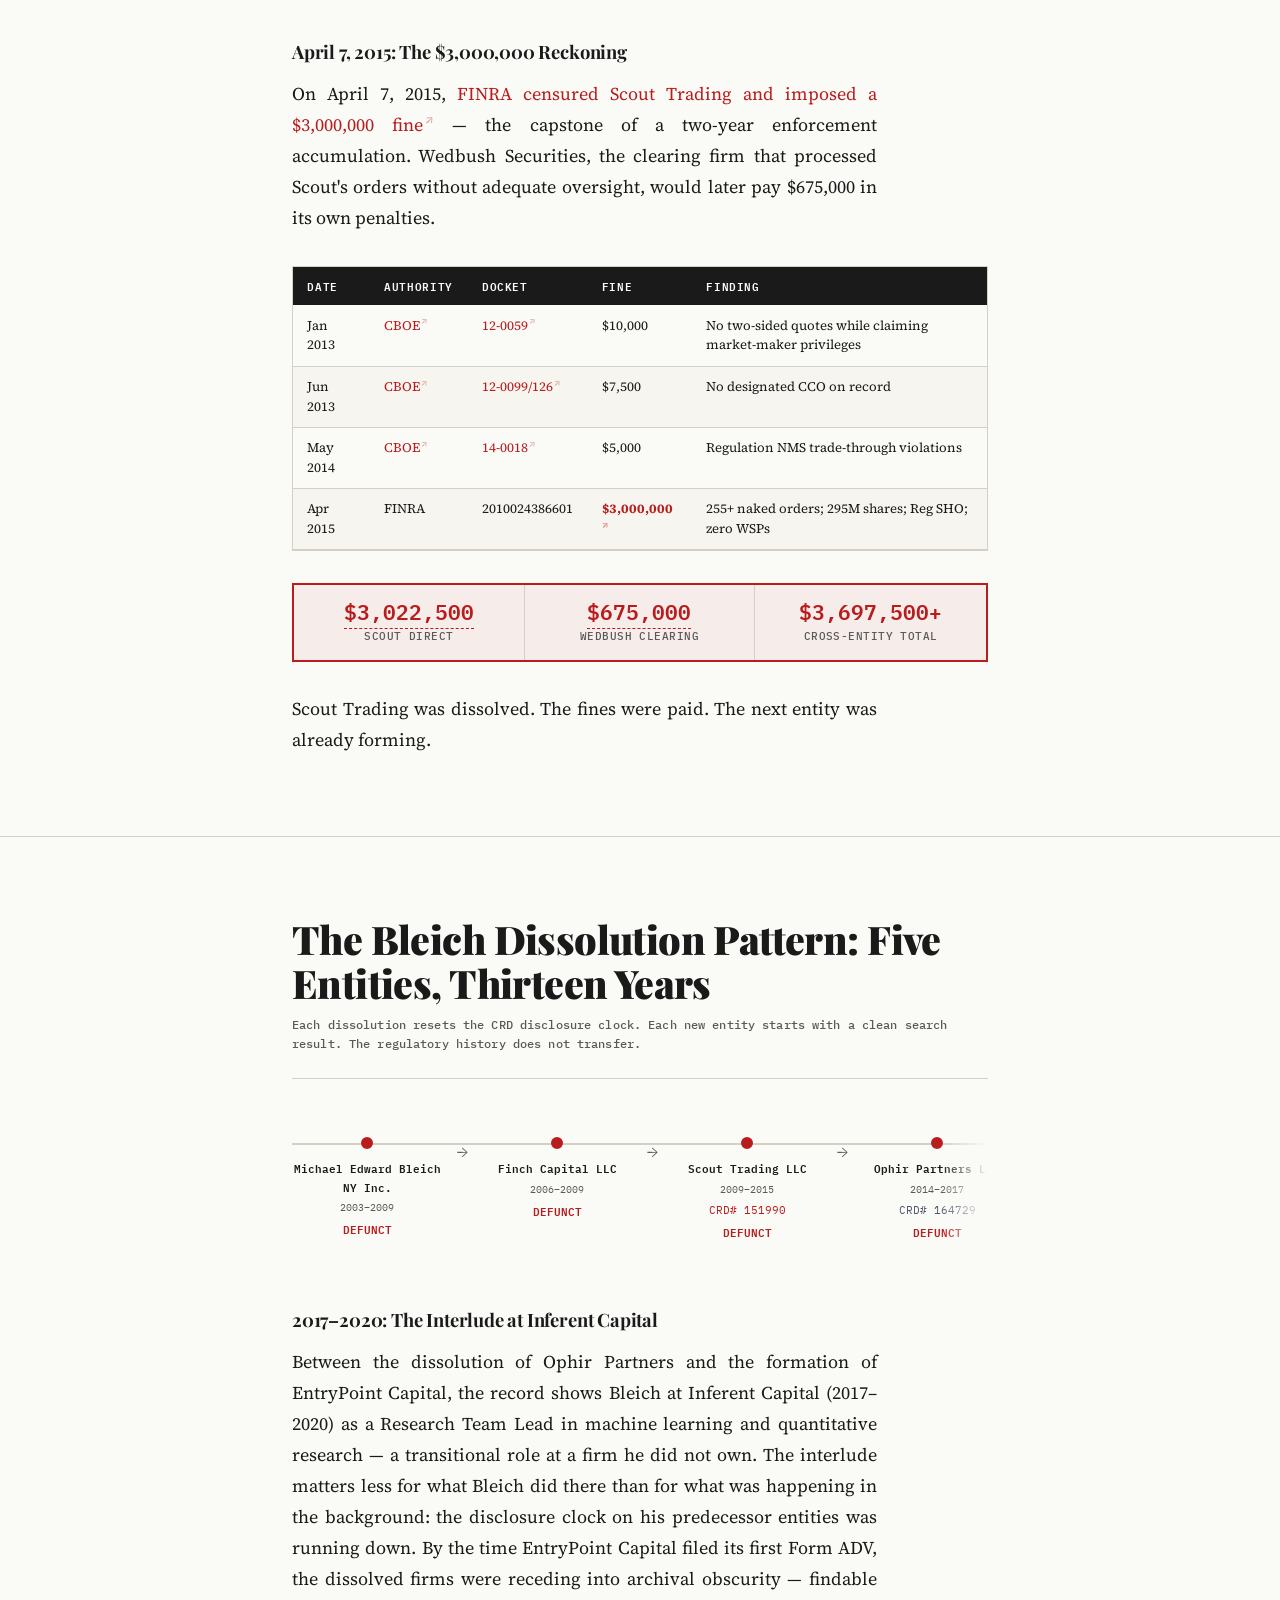
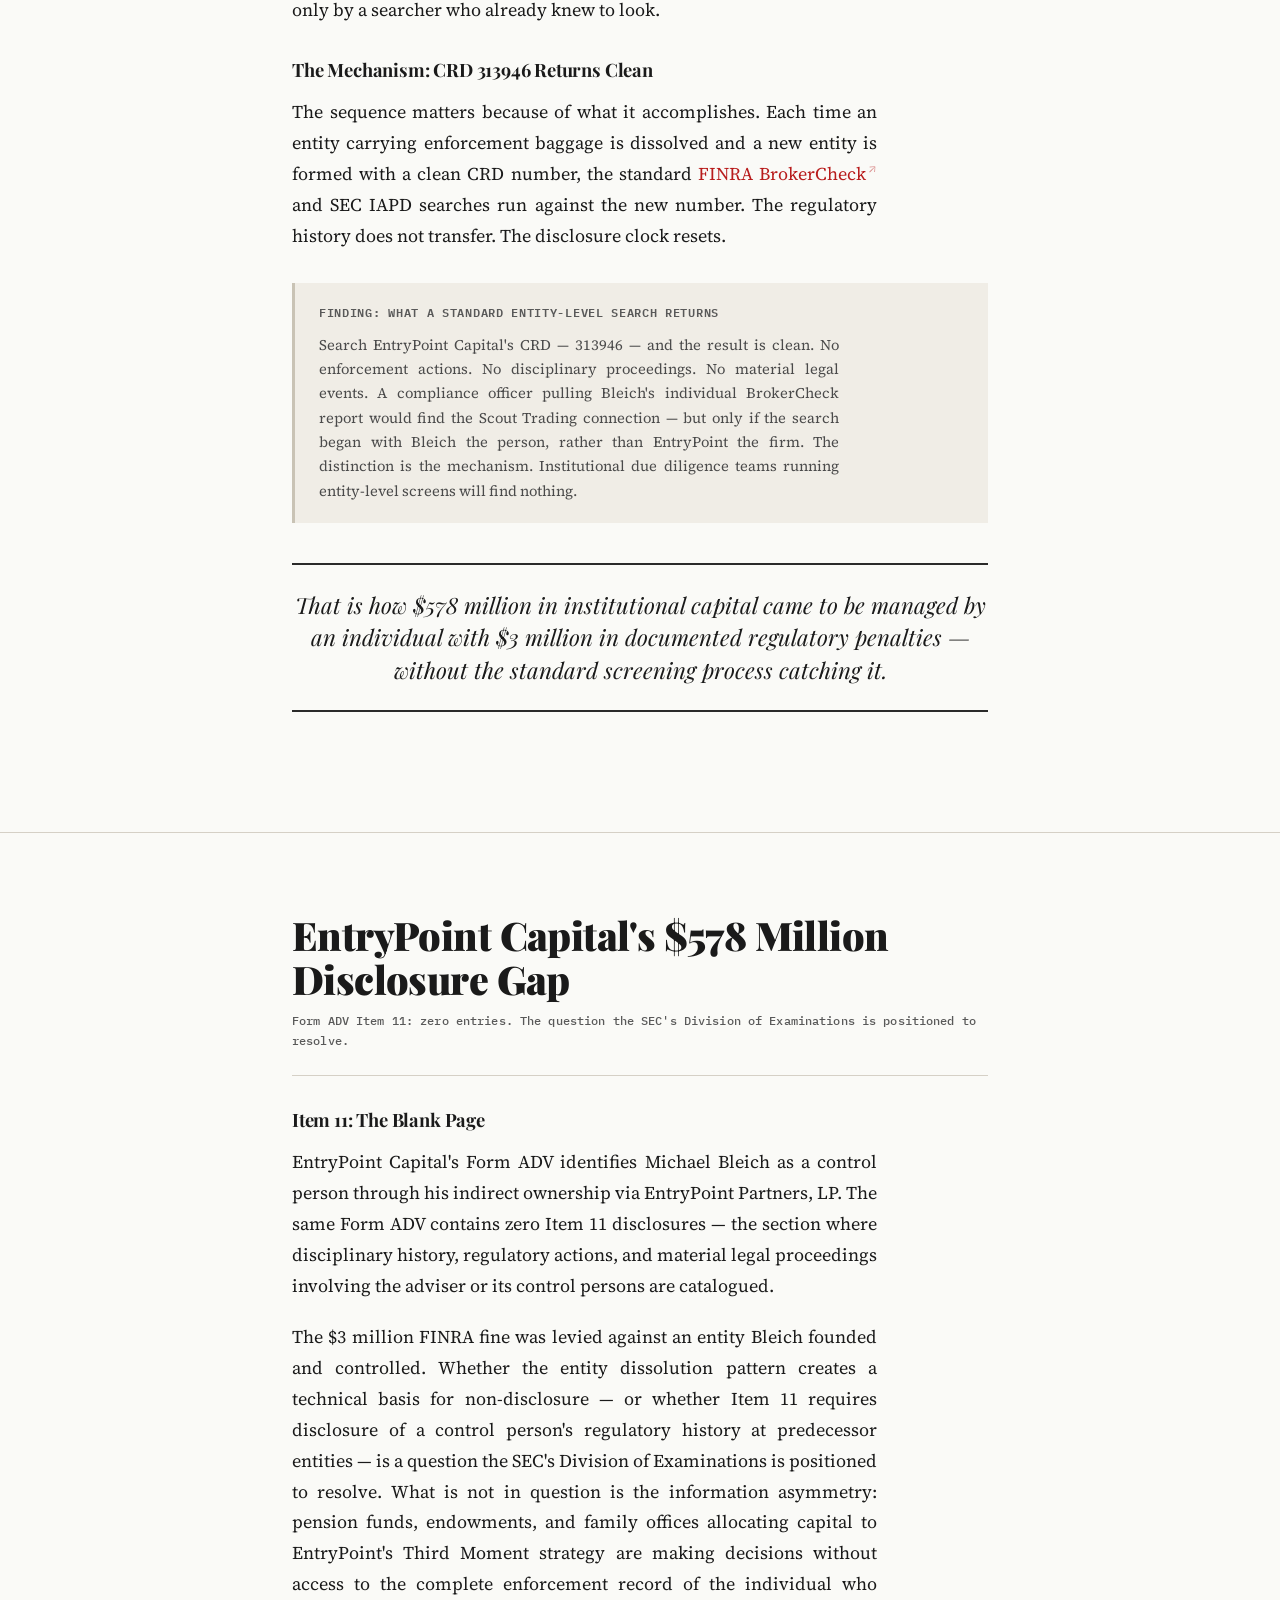
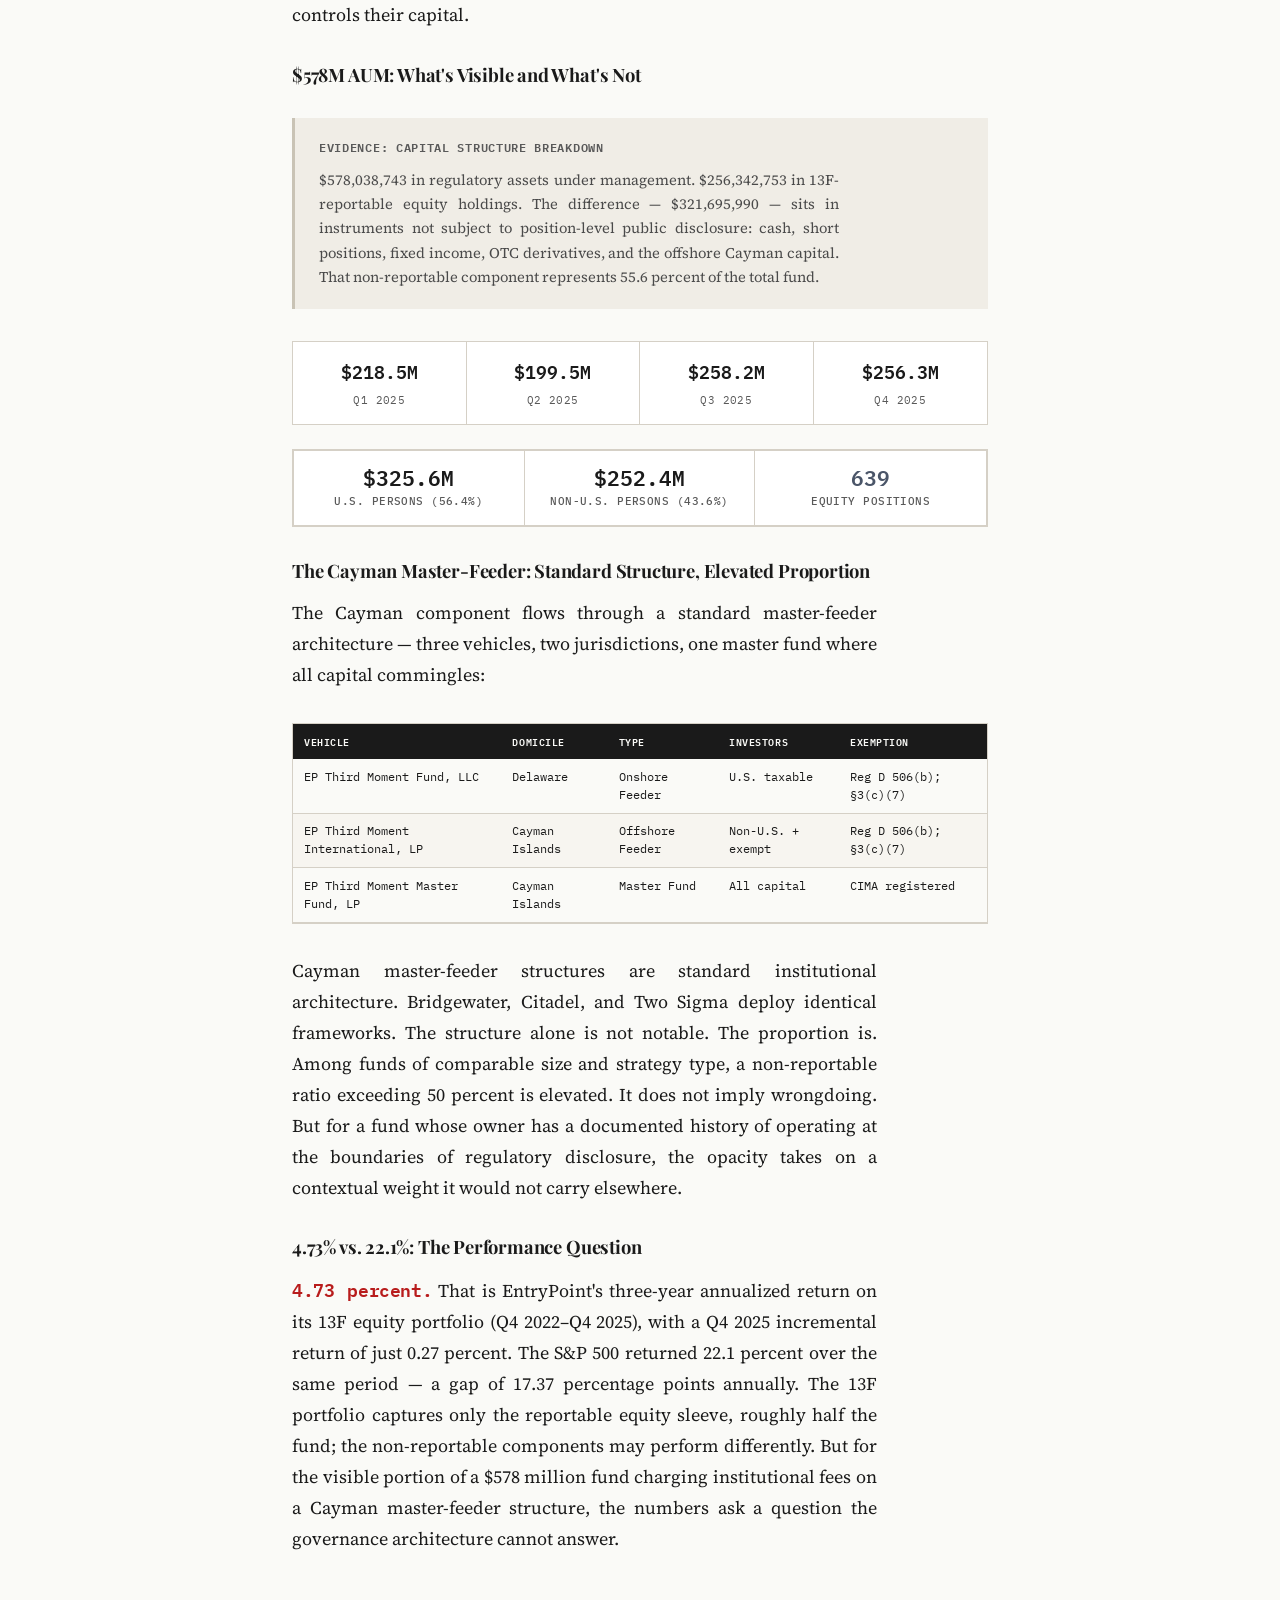
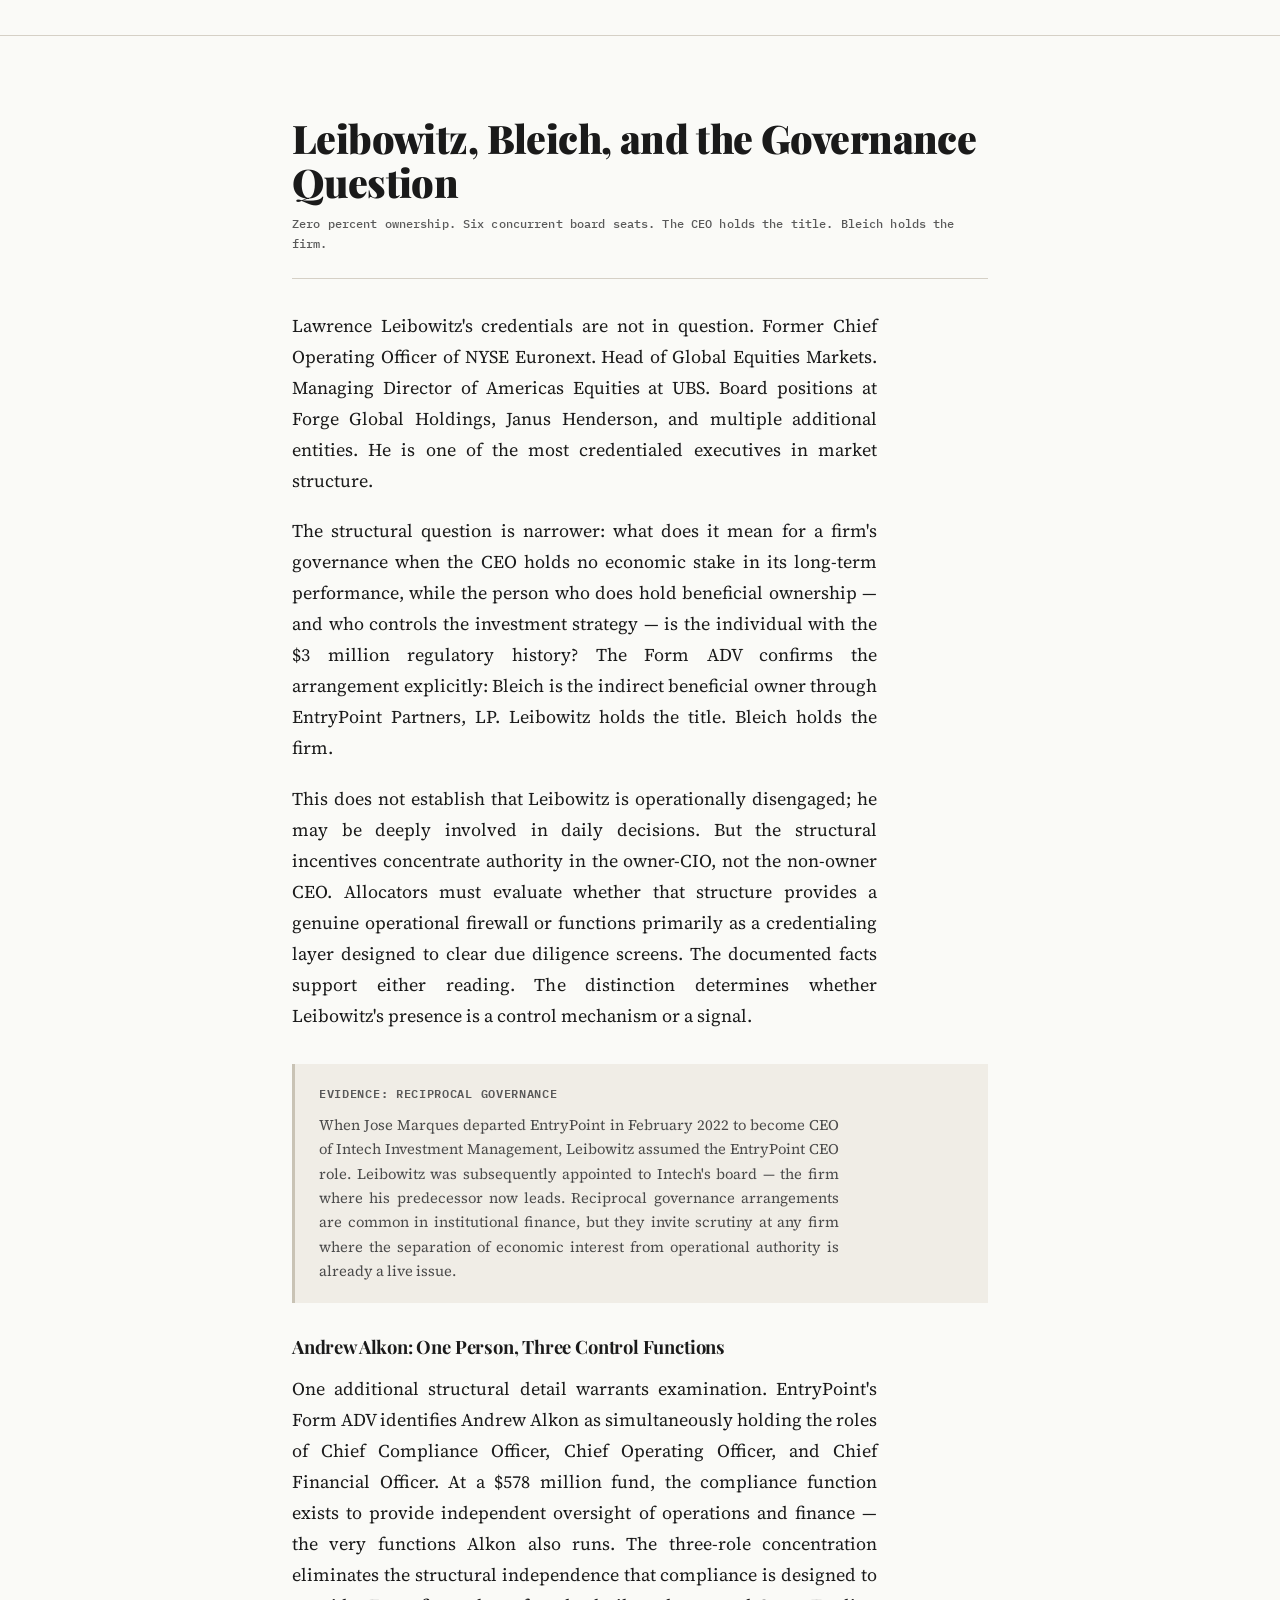
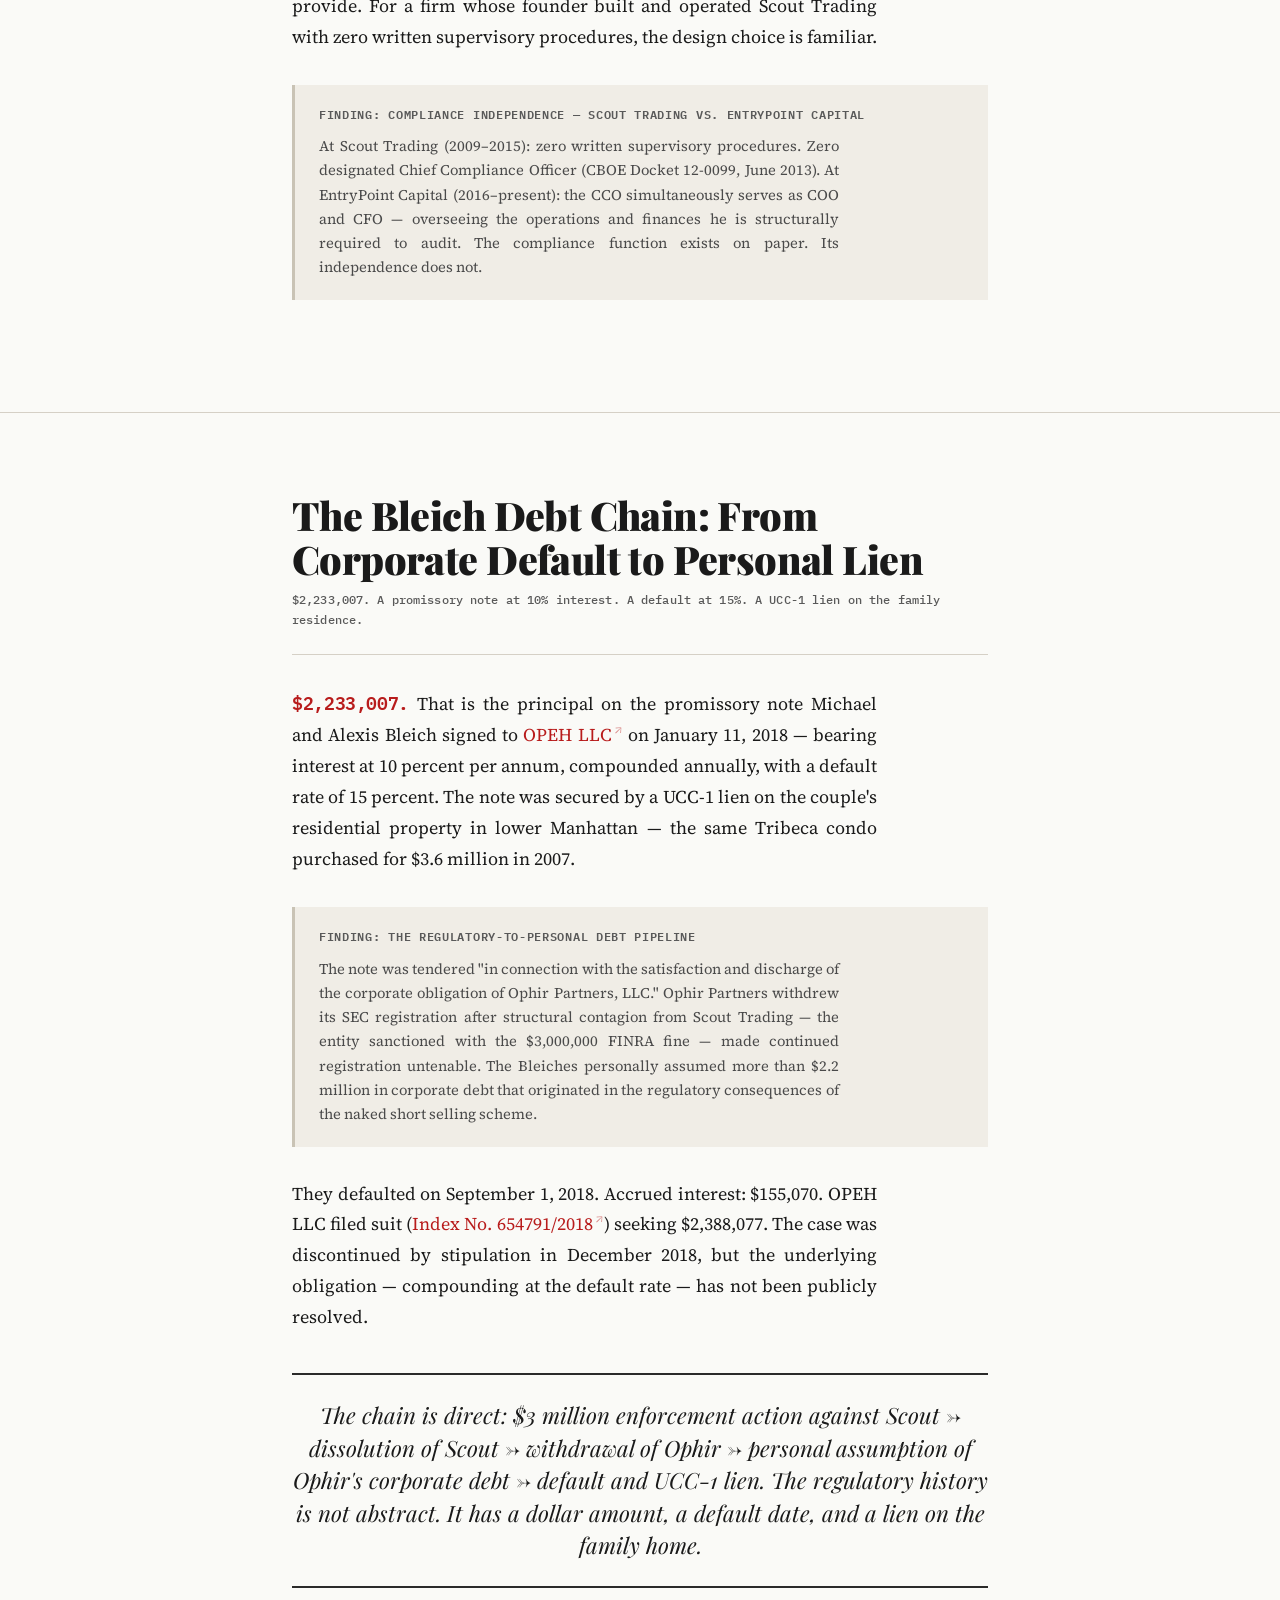
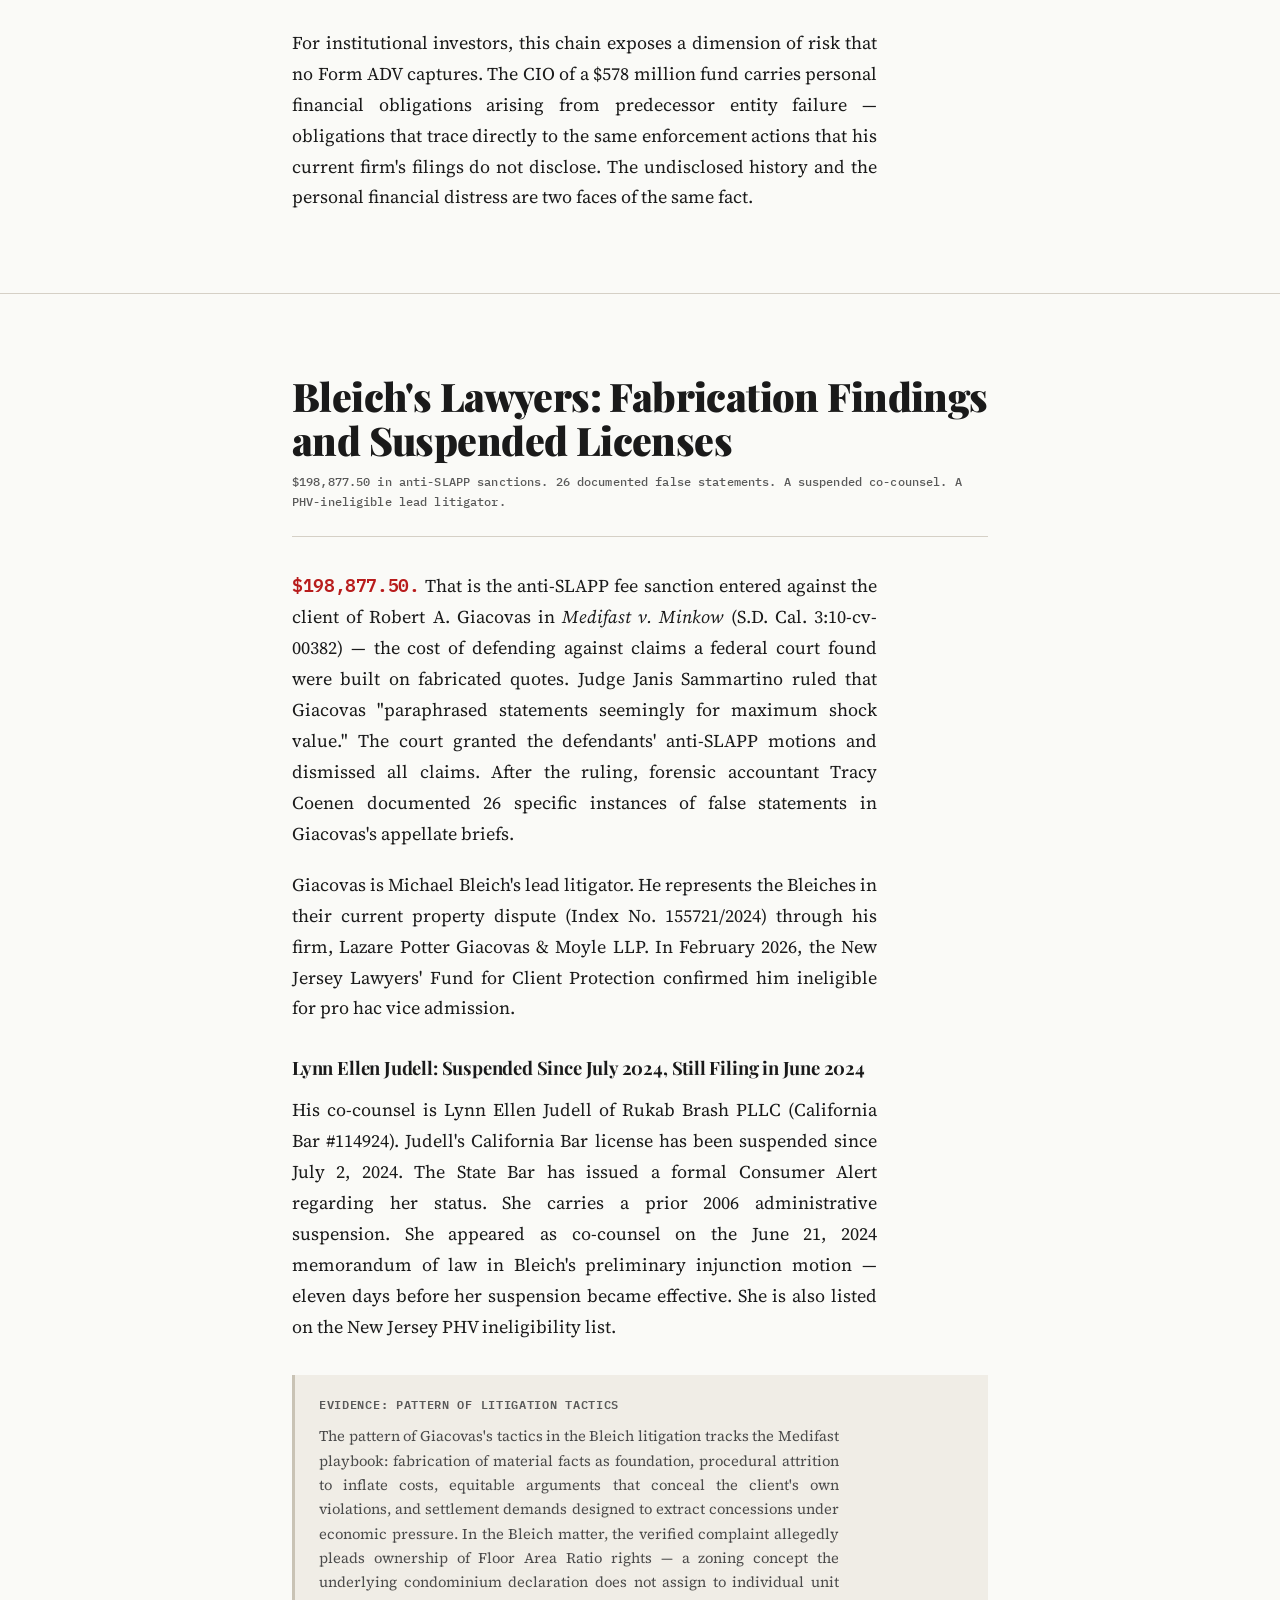
==== commit 59353b84: "w css" ====
--- a/index.html
+++ b/index.html
@@ -8,24 +8,23 @@
 <meta property="og:title" content="The Phantom Shares: Michael Bleich &amp; EntryPoint Capital">
 <meta property="og:description" content="How Lehman Brothers veteran Michael Bleich built a $578M fund after a $3M naked short selling scandal — and why his investors may not know.">
 <meta property="og:type" content="article">
-<!-- TODO: Replace with actual 1200x630 social card image URL before publication -->
-<meta property="og:image" content="https://your-domain.com/assets/phantom-shares-social-card.png">
+<meta property="og:image" content="bMiBl.png">
 <meta property="og:image:width" content="1200">
 <meta property="og:image:height" content="630">
 <meta property="og:image:alt" content="The Phantom Shares: Michael Bleich &amp; EntryPoint Capital — Investigative Report">
-<meta property="article:published_time" content="2026-03-01">
+<meta property="article:published_time" content="2025-09-09">
 <meta name="robots" content="index, follow">
-<!-- TODO: Set canonical URL before publication -->
-<!-- <link rel="canonical" href="https://your-domain.com/phantom-shares"> -->
+<link rel="canonical" href="https://your-domain.com/phantom-shares">
 <link rel="preconnect" href="https://fonts.googleapis.com">
 <link rel="preconnect" href="https://fonts.gstatic.com" crossorigin>
 <link href="https://fonts.googleapis.com/css2?family=Playfair+Display:ital,wght@0,400;0,700;0,900;1,400;1,700&family=Source+Serif+4:ital,opsz,wght@0,8..60,300;0,8..60,400;0,8..60,600;0,8..60,700;1,8..60,400;1,8..60,600&family=IBM+Plex+Mono:wght@400;500;600&display=swap" rel="stylesheet">
+<link rel="stylesheet" href="styles.css">
 <script type="application/ld+json">
 {
   "@context": "https://schema.org",
   "@type": "NewsArticle",
   "headline": "The Phantom Shares: How Michael Bleich Built a $578 Million Fund on the Ashes of a $3 Million Naked Short Selling Scandal",
-  "datePublished": "2026-03-01",
+  "datePublished": "2025-09-09",
   "description": "Investigative report on Michael Edward Bleich (CRD# 4262671), CIO of EntryPoint Capital.",
   "about": [
     {
@@ -43,1334 +42,6 @@
   ]
 }
 </script>
-<style>
-/* ============================================
-   CSS CUSTOM PROPERTIES — THEME SYSTEM
-   ============================================ */
-:root {
-  /* Light theme (default) */
-  --bg-primary: #FAFAF7;
-  --bg-secondary: #F3F1EB;
-  --bg-tertiary: #EBE8E0;
-  --text-primary: #1A1A1A;
-  --text-secondary: #4A4A4A;
-  --text-tertiary: #595959; /* was #6B6B6B — darkened to pass WCAG AA 4.5:1 on #FAFAF7 */
-  --accent-red: #B81C1C;
-  --accent-red-bg: rgba(184, 28, 28, 0.06);
-  --accent-gold: #8B7225;
-  --accent-gold-bg: rgba(139, 114, 37, 0.06);
-  --accent-moderate: #5A6B3C;
-  --accent-moderate-bg: rgba(90, 107, 60, 0.06);
-  --rule-color: #2A2A2A;
-  --rule-light: #D5D0C6;
-  --evidence-bg: #F0EDE6;
-  --evidence-border: #C9C3B5;
-  --mono-color: #4A5568;
-  --card-bg: #FFFFFF;
-  --card-border: #D5D0C6;
-  --card-shadow: 0 1px 3px rgba(0,0,0,0.06);
-  --nav-bg: rgba(250, 250, 247, 0.92);
-  --nav-dot: #C9C3B5;
-  --nav-dot-active: #B81C1C;
-  --progress-bg: rgba(0,0,0,0.06);
-  --progress-fill: #B81C1C;
-  --blockquote-border: #B81C1C;
-  --table-header-bg: #1A1A1A;
-  --table-header-text: #FAFAF7;
-  --table-stripe: #F7F5F0;
-  --table-border: #D5D0C6;
-  --toggle-bg: #E8E5DD;
-  --toggle-icon: #4A4A4A;
-  --footer-bg: #1A1A1A;
-  --footer-text: #A0A0A0;
-  --footer-heading: #E8E6E1;
-  --stat-number: #B81C1C;
-  --photo-placeholder-bg: #E8E5DD;
-  --photo-placeholder-border: #C9C3B5;
-  --severity-critical: #B81C1C;
-  --severity-high: #8B7225;
-  --severity-moderate: #5A6B3C;
-  --badge-critical-bg: rgba(184, 28, 28, 0.1);
-  --badge-high-bg: rgba(139, 114, 37, 0.1);
-  --badge-moderate-bg: rgba(90, 107, 60, 0.1);
-  --texture-opacity: 0.03;
-}
-
-[data-theme="dark"] {
-  --bg-primary: #0F0F0F;
-  --bg-secondary: #161614;
-  --bg-tertiary: #1E1D1A;
-  --text-primary: #E8E6E1;
-  --text-secondary: #B0ADA5;
-  --text-tertiary: #7A7770;
-  --accent-red: #E63946;
-  --accent-red-bg: rgba(230, 57, 70, 0.08);
-  --accent-gold: #D4A843;
-  --accent-gold-bg: rgba(212, 168, 67, 0.08);
-  --accent-moderate: #8BA85E;
-  --accent-moderate-bg: rgba(139, 168, 94, 0.08);
-  --rule-color: #3A3A3A;
-  --rule-light: #2A2825;
-  --evidence-bg: #1A1916;
-  --evidence-border: #33302A;
-  --mono-color: #8B95A5;
-  --card-bg: #161614;
-  --card-border: #2A2825;
-  --card-shadow: 0 1px 3px rgba(0,0,0,0.3);
-  --nav-bg: rgba(15, 15, 15, 0.92);
-  --nav-dot: #3A3A3A;
-  --nav-dot-active: #E63946;
-  --progress-bg: rgba(255,255,255,0.06);
-  --progress-fill: #E63946;
-  --blockquote-border: #E63946;
-  --table-header-bg: #1E1D1A;
-  --table-header-text: #E8E6E1;
-  --table-stripe: #141312;
-  --table-border: #2A2825;
-  --toggle-bg: #2A2825;
-  --toggle-icon: #B0ADA5;
-  --footer-bg: #080808;
-  --footer-text: #6B6B6B;
-  --footer-heading: #B0ADA5;
-  --stat-number: #E63946;
-  --photo-placeholder-bg: #1E1D1A;
-  --photo-placeholder-border: #33302A;
-  --severity-critical: #E63946;
-  --severity-high: #D4A843;
-  --severity-moderate: #8BA85E;
-  --badge-critical-bg: rgba(230, 57, 70, 0.12);
-  --badge-high-bg: rgba(212, 168, 67, 0.12);
-  --badge-moderate-bg: rgba(139, 168, 94, 0.12);
-  --texture-opacity: 0.015;
-}
-
-/* ============================================
-   RESET & BASE
-   ============================================ */
-*, *::before, *::after { box-sizing: border-box; margin: 0; padding: 0; }
-
-html {
-  scroll-behavior: smooth;
-  -webkit-text-size-adjust: 100%;
-  font-size: 16px;
-}
-
-body {
-  font-family: 'Source Serif 4', Georgia, 'Times New Roman', serif;
-  font-size: clamp(1rem, 0.95rem + 0.25vw, 1.125rem);
-  line-height: 1.72;
-  color: var(--text-primary);
-  background-color: var(--bg-primary);
-  -webkit-font-smoothing: antialiased;
-  -moz-osx-font-smoothing: grayscale;
-  transition: background-color 0.4s ease, color 0.4s ease;
-  overflow-x: hidden;
-}
-
-/* Paper texture overlay */
-body::before {
-  content: '';
-  position: fixed;
-  top: 0; left: 0; right: 0; bottom: 0;
-  pointer-events: none;
-  z-index: 1; /* was 9999 — lowered to avoid interfering with assistive tech and stacking context */
-  opacity: var(--texture-opacity);
-  background-image: url("data:image/svg+xml,%3Csvg viewBox='0 0 256 256' xmlns='http://www.w3.org/2000/svg'%3E%3Cfilter id='n'%3E%3CfeTurbulence type='fractalNoise' baseFrequency='0.9' numOctaves='4' stitchTiles='stitch'/%3E%3C/filter%3E%3Crect width='256' height='256' filter='url(%23n)' opacity='1'/%3E%3C/svg%3E");
-  background-size: 256px;
-}
-
-a { color: var(--accent-red); text-decoration: none; }
-a:hover { text-decoration: underline; }
-
-/* Focus-visible styles for keyboard accessibility */
-a:focus-visible,
-button:focus-visible,
-[tabindex]:focus-visible {
-  outline: 2px solid var(--accent-red);
-  outline-offset: 2px;
-  border-radius: 2px;
-}
-.side-nav-item:focus-visible {
-  outline: 2px solid var(--accent-red);
-  outline-offset: 4px;
-}
-.side-nav-item:focus-visible .side-nav-label {
-  opacity: 1;
-  transform: translateX(0);
-}
-
-/* External link indicator for target="_blank" links */
-a[target="_blank"]::after {
-  content: '\2009\2197'; /* thin space + north-east arrow */
-  font-size: 0.7em;
-  vertical-align: super;
-  line-height: 0;
-  opacity: 0.5;
-}
-/* Suppress the indicator in specific contexts where it clutters */
-.profile-highlight a[target="_blank"]::after,
-.hero-subject-line a[target="_blank"]::after,
-.footer-sources a[target="_blank"]::after,
-.et-number a[target="_blank"]::after,
-.entity-crd a[target="_blank"]::after { display: none; }
-
-img { max-width: 100%; height: auto; display: block; }
-
-/* Skip to content */
-.skip-link {
-  position: absolute;
-  top: -100%;
-  left: 1rem;
-  padding: 0.5rem 1rem;
-  background: var(--accent-red);
-  color: #fff;
-  font-family: 'IBM Plex Mono', monospace;
-  font-size: 0.8rem;
-  z-index: 10001;
-  border-radius: 0 0 4px 4px;
-}
-.skip-link:focus { top: 0; }
-
-/* ============================================
-   TYPOGRAPHY
-   ============================================ */
-h1, h2, h3, h4 {
-  font-family: 'Playfair Display', Georgia, serif;
-  line-height: 1.15;
-  letter-spacing: -0.01em;
-}
-h1, h2 { font-weight: 900; }
-h3, h4 { font-weight: 700; } /* was 900 — differentiated for visual hierarchy */
-
-.mono {
-  font-family: 'IBM Plex Mono', 'Courier New', monospace;
-  font-weight: 500;
-  color: var(--mono-color);
-}
-
-.mono-num {
-  font-family: 'IBM Plex Mono', monospace;
-  font-weight: 600;
-  color: var(--stat-number);
-  letter-spacing: -0.02em;
-}
-
-/* ============================================
-   PROGRESS BAR
-   ============================================ */
-.progress-bar {
-  position: fixed;
-  top: 0;
-  left: 0;
-  width: 0%;
-  height: 3px;
-  background: var(--progress-fill);
-  z-index: 10000;
-  transition: width 0.1s linear;
-}
-
-/* ============================================
-   THEME TOGGLE
-   ============================================ */
-.theme-toggle {
-  position: fixed;
-  top: 1rem;
-  right: 1rem;
-  z-index: 9998;
-  width: 44px;
-  height: 44px;
-  border-radius: 50%;
-  border: 1px solid var(--rule-light);
-  background: var(--toggle-bg);
-  color: var(--toggle-icon);
-  cursor: pointer;
-  display: flex;
-  align-items: center;
-  justify-content: center;
-  font-size: 1.1rem;
-  transition: background 0.3s, border-color 0.3s, transform 0.2s;
-  backdrop-filter: blur(8px);
-  -webkit-backdrop-filter: blur(8px);
-}
-.theme-toggle:hover { transform: scale(1.08); }
-.theme-toggle:active { transform: scale(0.95); }
-.theme-toggle svg { width: 20px; height: 20px; fill: currentColor; }
-
-/* ============================================
-   SIDE NAVIGATION (Desktop)
-   ============================================ */
-.side-nav {
-  position: fixed;
-  left: 1.25rem;
-  top: 50%;
-  transform: translateY(-50%);
-  z-index: 9997;
-  display: none;
-  flex-direction: column;
-  gap: 0;
-  opacity: 0;
-  transition: opacity 0.4s ease;
-}
-.side-nav.visible { opacity: 1; }
-.side-nav-item {
-  display: flex;
-  align-items: center;
-  gap: 0.75rem;
-  padding: 0.4rem 0;
-  cursor: pointer;
-  text-decoration: none;
-  color: var(--text-tertiary);
-  transition: color 0.2s;
-}
-.side-nav-item:hover { color: var(--text-primary); text-decoration: none; }
-.side-nav-item.active { color: var(--accent-red); }
-.side-nav-dot {
-  width: 8px;
-  height: 8px;
-  border-radius: 50%;
-  background: var(--nav-dot);
-  flex-shrink: 0;
-  transition: background 0.3s, transform 0.2s;
-}
-.side-nav-item.active .side-nav-dot {
-  background: var(--nav-dot-active);
-  transform: scale(1.4);
-}
-.side-nav-label {
-  font-family: 'IBM Plex Mono', monospace;
-  font-size: 0.65rem;
-  font-weight: 500;
-  letter-spacing: 0.04em;
-  text-transform: uppercase;
-  white-space: nowrap;
-  opacity: 0;
-  transform: translateX(-4px);
-  transition: opacity 0.2s, transform 0.2s;
-}
-.side-nav-item:hover .side-nav-label,
-.side-nav-item.active .side-nav-label {
-  opacity: 1;
-  transform: translateX(0);
-}
-
-/* ============================================
-   MOBILE NAVIGATION
-   ============================================ */
-.mobile-nav-toggle {
-  display: none;
-  position: fixed;
-  bottom: 1rem;
-  right: 1rem;
-  z-index: 9998;
-  width: 48px;
-  height: 48px;
-  border-radius: 50%;
-  border: 1px solid var(--rule-light);
-  background: var(--nav-bg);
-  color: var(--text-primary);
-  cursor: pointer;
-  align-items: center;
-  justify-content: center;
-  font-size: 1.2rem;
-  backdrop-filter: blur(8px);
-  -webkit-backdrop-filter: blur(8px);
-  box-shadow: 0 2px 8px rgba(0,0,0,0.12);
-  transition: transform 0.2s;
-}
-.mobile-nav-toggle:active { transform: scale(0.92); }
-
-.mobile-nav-drawer {
-  display: none;
-  position: fixed;
-  bottom: 0;
-  left: 0;
-  right: 0;
-  z-index: 9999;
-  background: var(--nav-bg);
-  border-top: 1px solid var(--rule-light);
-  backdrop-filter: blur(12px);
-  -webkit-backdrop-filter: blur(12px);
-  padding: 1rem 1.25rem 2rem;
-  transform: translateY(100%);
-  transition: transform 0.35s cubic-bezier(0.32, 0.72, 0, 1);
-  max-height: 70vh;
-  overflow-y: auto;
-  -webkit-overflow-scrolling: touch;
-  border-radius: 16px 16px 0 0;
-}
-.mobile-nav-drawer.open { transform: translateY(0); }
-.mobile-nav-drawer a {
-  display: block;
-  padding: 0.6rem 0;
-  font-family: 'IBM Plex Mono', monospace;
-  font-size: 0.78rem;
-  font-weight: 500;
-  color: var(--text-secondary);
-  text-decoration: none;
-  border-bottom: 1px solid var(--rule-light);
-  letter-spacing: 0.02em;
-}
-.mobile-nav-drawer a:last-child { border-bottom: none; }
-.mobile-nav-drawer a.active { color: var(--accent-red); }
-.mobile-nav-drawer a:hover { color: var(--text-primary); }
-.drawer-close {
-  display: flex;
-  justify-content: center;
-  padding-bottom: 0.5rem;
-  margin-bottom: 0.5rem;
-}
-.drawer-handle {
-  width: 36px;
-  height: 4px;
-  background: var(--rule-light);
-  border-radius: 2px;
-}
-
-.mobile-nav-overlay {
-  display: none;
-  position: fixed;
-  inset: 0;
-  z-index: 9998;
-  background: rgba(0,0,0,0.3);
-  opacity: 0;
-  transition: opacity 0.3s;
-}
-.mobile-nav-overlay.open { opacity: 1; }
-
-/* Back to top */
-.back-to-top {
-  display: none;
-  position: fixed;
-  bottom: 4.5rem;
-  right: 1rem;
-  z-index: 9997;
-  width: 44px;
-  height: 44px;
-  border-radius: 50%;
-  border: 1px solid var(--rule-light);
-  background: var(--nav-bg);
-  color: var(--text-secondary);
-  cursor: pointer;
-  align-items: center;
-  justify-content: center;
-  font-size: 1rem;
-  backdrop-filter: blur(8px);
-  -webkit-backdrop-filter: blur(8px);
-  box-shadow: 0 2px 8px rgba(0,0,0,0.1);
-  opacity: 0;
-  pointer-events: none; /* prevent click ghost when invisible */
-  transition: opacity 0.3s, transform 0.2s;
-}
-.back-to-top.visible { opacity: 1; pointer-events: auto; }
-.back-to-top:active { transform: scale(0.92); }
-
-/* ============================================
-   LAYOUT
-   ============================================ */
-.container {
-  width: 100%;
-  max-width: 740px;
-  margin: 0 auto;
-  padding: 0 1.25rem;
-}
-
-.section {
-  padding: 3.5rem 0;
-  border-bottom: 1px solid var(--rule-light);
-}
-.section:last-of-type { border-bottom: none; }
-
-/* ============================================
-   HERO
-   ============================================ */
-.hero {
-  min-height: 100vh;
-  min-height: 100svh;
-  display: flex;
-  flex-direction: column;
-  justify-content: center;
-  padding: 6rem 0 4rem;
-  border-bottom: 3px double var(--rule-color);
-  position: relative;
-}
-.hero-dateline {
-  font-family: 'IBM Plex Mono', monospace;
-  font-size: 0.72rem;
-  font-weight: 500;
-  letter-spacing: 0.12em;
-  text-transform: uppercase;
-  color: var(--text-tertiary);
-  margin-bottom: 2rem;
-}
-.hero h1 {
-  font-size: clamp(2.4rem, 2rem + 2.5vw, 4.2rem);
-  font-weight: 900;
-  line-height: 1.05;
-  margin-bottom: 1.25rem;
-  letter-spacing: -0.02em;
-}
-.hero-subtitle {
-  font-family: 'Source Serif 4', serif;
-  font-size: clamp(1.1rem, 1rem + 0.5vw, 1.4rem);
-  font-weight: 400;
-  font-style: italic;
-  line-height: 1.45;
-  color: var(--text-secondary);
-  max-width: 600px;
-  margin-bottom: 0.75rem;
-}
-.hero-subtitle-secondary {
-  font-family: 'Source Serif 4', serif;
-  font-size: clamp(0.95rem, 0.9rem + 0.3vw, 1.1rem);
-  font-style: italic;
-  color: var(--text-tertiary);
-  margin-bottom: 2.5rem;
-}
-.hero-subject-line {
-  font-family: 'IBM Plex Mono', monospace;
-  font-size: 0.72rem;
-  font-weight: 500;
-  color: var(--text-tertiary);
-  line-height: 1.7;
-  letter-spacing: 0.02em;
-  padding-top: 1.5rem;
-  border-top: 1px solid var(--rule-light);
-}
-.hero-subject-line strong {
-  color: var(--text-secondary);
-  font-weight: 600;
-}
-
-/* ============================================
-   STAT CALLOUTS
-   ============================================ */
-.stat-grid {
-  display: grid;
-  grid-template-columns: 1fr 1fr;
-  gap: 1.25rem;
-  margin: 2.5rem 0;
-}
-.stat-box {
-  padding: 1.25rem;
-  border: 1px solid var(--rule-light);
-  background: var(--card-bg);
-}
-.stat-number {
-  font-family: 'IBM Plex Mono', monospace;
-  font-size: clamp(1.6rem, 1.4rem + 1vw, 2.2rem);
-  font-weight: 600;
-  color: var(--stat-number);
-  line-height: 1.1;
-  margin-bottom: 0.4rem;
-  letter-spacing: -0.02em;
-}
-.stat-label {
-  font-family: 'IBM Plex Mono', monospace;
-  font-size: 0.68rem;
-  font-weight: 500;
-  color: var(--text-tertiary);
-  text-transform: uppercase;
-  letter-spacing: 0.06em;
-  line-height: 1.4;
-}
-
-/* Violation metrics — compact 4x2 grid */
-.violation-metrics {
-  display: grid;
-  grid-template-columns: repeat(4, 1fr);
-  gap: 0;
-  margin: 2rem 0;
-  border: 1px solid var(--rule-light);
-}
-.vm-cell {
-  padding: 1rem 0.75rem;
-  text-align: center;
-  border-right: 1px solid var(--rule-light);
-  border-bottom: 1px solid var(--rule-light);
-  background: var(--card-bg);
-}
-.vm-cell:nth-child(4),
-.vm-cell:nth-child(8) { border-right: none; }
-.vm-cell:nth-child(n+5) { border-bottom: none; }
-.vm-number {
-  font-family: 'IBM Plex Mono', monospace;
-  font-size: clamp(1.1rem, 1rem + 0.5vw, 1.4rem);
-  font-weight: 600;
-  color: var(--stat-number);
-  line-height: 1.2;
-  margin-bottom: 0.2rem;
-}
-.vm-label {
-  font-family: 'IBM Plex Mono', monospace;
-  font-size: 0.68rem; /* was 0.58rem — raised for legibility */
-  font-weight: 500;
-  color: var(--text-tertiary);
-  text-transform: uppercase;
-  letter-spacing: 0.05em;
-  line-height: 1.3;
-}
-@media (max-width: 480px) {
-  .violation-metrics { grid-template-columns: repeat(2, 1fr); }
-  .vm-cell:nth-child(2),
-  .vm-cell:nth-child(4),
-  .vm-cell:nth-child(6),
-  .vm-cell:nth-child(8) { border-right: none; }
-  .vm-cell:nth-child(n+5) { border-bottom: 1px solid var(--rule-light); }
-  .vm-cell:nth-child(n+7) { border-bottom: none; }
-}
-
-/* Enforcement total bar */
-.enforcement-total {
-  display: grid;
-  grid-template-columns: repeat(3, 1fr);
-  gap: 0;
-  margin: 1.5rem 0 2rem;
-  border: 2px solid var(--accent-red);
-}
-.et-cell {
-  padding: 0.9rem 0.75rem;
-  text-align: center;
-  border-right: 1px solid var(--rule-light);
-  background: var(--accent-red-bg);
-}
-.et-cell:last-child { border-right: none; }
-.et-number {
-  font-family: 'IBM Plex Mono', monospace;
-  font-size: clamp(1rem, 0.9rem + 0.5vw, 1.3rem);
-  font-weight: 600;
-  color: var(--accent-red);
-  line-height: 1.2;
-  margin-bottom: 0.15rem;
-}
-.et-label {
-  font-family: 'IBM Plex Mono', monospace;
-  font-size: 0.68rem; /* was 0.58rem — raised for legibility */
-  font-weight: 500;
-  color: var(--text-tertiary);
-  text-transform: uppercase;
-  letter-spacing: 0.04em;
-}
-@media (max-width: 400px) {
-  .enforcement-total { grid-template-columns: 1fr; }
-  .et-cell { border-right: none; border-bottom: 1px solid var(--rule-light); }
-  .et-cell:last-child { border-bottom: none; }
-}
-
-/* Cayman architecture table */
-.arch-table {
-  margin: 2rem 0;
-  border: 1px solid var(--table-border);
-}
-.arch-table table {
-  width: 100%;
-  border-collapse: collapse;
-  font-size: 0.8rem;
-  line-height: 1.5;
-}
-.arch-table th {
-  background: var(--table-header-bg);
-  color: var(--table-header-text);
-  font-family: 'IBM Plex Mono', monospace;
-  font-size: 0.65rem;
-  font-weight: 600;
-  text-transform: uppercase;
-  letter-spacing: 0.05em;
-  padding: 0.6rem 0.7rem;
-  text-align: left;
-}
-.arch-table td {
-  padding: 0.55rem 0.7rem;
-  border-bottom: 1px solid var(--table-border);
-  vertical-align: top;
-  font-family: 'IBM Plex Mono', monospace;
-  font-size: 0.75rem;
-}
-.arch-table tr:nth-child(even) td { background: var(--table-stripe); }
-
-/* AUM quarterly row */
-.aum-quarters {
-  display: grid;
-  grid-template-columns: repeat(4, 1fr);
-  gap: 0;
-  margin: 1.5rem 0;
-  border: 1px solid var(--rule-light);
-}
-.aq-cell {
-  padding: 0.9rem 0.5rem;
-  text-align: center;
-  border-right: 1px solid var(--rule-light);
-  background: var(--card-bg);
-}
-.aq-cell:last-child { border-right: none; }
-.aq-number {
-  font-family: 'IBM Plex Mono', monospace;
-  font-size: clamp(0.95rem, 0.85rem + 0.4vw, 1.15rem);
-  font-weight: 600;
-  color: var(--text-primary);
-  margin-bottom: 0.15rem;
-}
-.aq-label {
-  font-family: 'IBM Plex Mono', monospace;
-  font-size: 0.68rem; /* was 0.58rem — raised for legibility */
-  color: var(--text-tertiary);
-  text-transform: uppercase;
-  letter-spacing: 0.04em;
-}
-@media (max-width: 400px) {
-  .aum-quarters { grid-template-columns: repeat(2, 1fr); }
-  .aq-cell:nth-child(2) { border-right: none; }
-  .aq-cell:nth-child(1), .aq-cell:nth-child(2) { border-bottom: 1px solid var(--rule-light); }
-}
-
-/* ============================================
-   PROFILE CARDS
-   ============================================ */
-.profile-cards {
-  display: grid;
-  grid-template-columns: 1fr;
-  gap: 1.5rem;
-  margin: 2rem 0;
-}
-.profile-card {
-  display: grid;
-  grid-template-columns: 120px 1fr;
-  gap: 1.25rem;
-  padding: 1.5rem;
-  background: var(--card-bg);
-  border: 1px solid var(--card-border);
-  box-shadow: var(--card-shadow);
-}
-.profile-photo {
-  width: 120px;
-  height: 150px;
-  background: var(--photo-placeholder-bg);
-  border: 1px dashed var(--photo-placeholder-border);
-  display: flex;
-  align-items: center;
-  justify-content: center;
-  flex-direction: column;
-  gap: 0.3rem;
-}
-.profile-photo--image {
-  background: none;
-  border: 1px solid var(--card-border);
-  overflow: hidden;
-  padding: 0;
-}
-.profile-photo--image img {
-  width: 100%;
-  height: 100%;
-  object-fit: cover;
-  object-position: center top;
-  display: block;
-  filter: grayscale(100%); /* full grayscale — editorial photography convention */
-  transition: filter 0.4s ease;
-}
-.profile-photo--image img:hover {
-  filter: grayscale(0%);
-}
-@media (prefers-reduced-motion: reduce) {
-  .profile-photo--image img { transition: none; }
-}
-.profile-photo-label {
-  font-family: 'IBM Plex Mono', monospace;
-  font-size: 0.6rem;
-  color: var(--text-tertiary);
-  text-transform: uppercase;
-  letter-spacing: 0.05em;
-}
-.profile-photo svg {
-  width: 28px;
-  height: 28px;
-  stroke: var(--text-tertiary);
-  fill: none;
-  stroke-width: 1.5;
-}
-.profile-info h3 {
-  font-family: 'Playfair Display', serif;
-  font-size: 1.15rem;
-  font-weight: 700;
-  margin-bottom: 0.25rem;
-  line-height: 1.25;
-}
-.profile-role {
-  font-family: 'Source Serif 4', serif;
-  font-size: 0.88rem;
-  font-style: italic;
-  color: var(--text-secondary);
-  margin-bottom: 0.75rem;
-}
-.profile-detail {
-  font-family: 'IBM Plex Mono', monospace;
-  font-size: 0.7rem;
-  line-height: 1.8;
-  letter-spacing: 0.01em; /* monospace compensation for dense CRD/date strings */
-  color: var(--text-secondary);
-}
-.profile-detail strong {
-  color: var(--text-primary);
-  font-weight: 600;
-  display: inline-block;
-  min-width: 70px;
-}
-.profile-highlight {
-  margin-top: 0.75rem;
-  padding-top: 0.75rem;
-  border-top: 1px solid var(--rule-light);
-  font-family: 'IBM Plex Mono', monospace;
-  font-size: 0.7rem;
-  font-weight: 600;
-  color: var(--accent-red);
-  line-height: 1.6;
-}
-
-/* ============================================
-   SECTION HEADINGS
-   ============================================ */
-.section-heading {
-  margin-bottom: 0.4rem;
-}
-.section-heading h2 {
-  font-size: clamp(1.7rem, 1.5rem + 1.2vw, 2.6rem);
-  line-height: 1.12;
-  letter-spacing: -0.015em;
-  margin-bottom: 0.6rem;
-}
-.section-dek {
-  font-family: 'IBM Plex Mono', monospace;
-  font-size: 0.78rem;
-  font-weight: 500;
-  color: var(--text-tertiary);
-  line-height: 1.6;
-  letter-spacing: 0.01em;
-  margin-bottom: 2rem;
-  padding-bottom: 1.5rem;
-  border-bottom: 1px solid var(--rule-light);
-}
-
-.section-body p {
-  margin-bottom: 1.25rem;
-  max-width: 65ch; /* optimal reading line length */
-  text-align: justify;
-  -webkit-hyphens: auto;
-  hyphens: auto;
-}
-.section-body p:last-child { margin-bottom: 0; }
-
-/* ============================================
-   EVIDENCE BOXES
-   ============================================ */
-.evidence-box {
-  margin: 2rem 0;
-  padding: 1.25rem 1.5rem;
-  background: var(--evidence-bg);
-  border-left: 3px solid var(--evidence-border);
-}
-.evidence-box-title {
-  font-family: 'IBM Plex Mono', monospace;
-  font-size: 0.72rem;
-  font-weight: 600;
-  text-transform: uppercase;
-  letter-spacing: 0.06em;
-  color: var(--text-tertiary);
-  margin-bottom: 0.6rem;
-}
-.evidence-box p {
-  font-size: 0.92rem;
-  line-height: 1.65;
-  color: var(--text-secondary);
-  text-align: justify;
-  -webkit-hyphens: auto;
-  hyphens: auto;
-}
-
-/* ============================================
-   BLOCKQUOTES
-   ============================================ */
-blockquote {
-  margin: 2rem 0;
-  padding: 1.25rem 1.5rem;
-  border-left: 3px solid var(--blockquote-border);
-  font-style: italic;
-  color: var(--text-secondary);
-  background: var(--accent-red-bg);
-}
-blockquote cite {
-  display: block;
-  margin-top: 0.75rem;
-  font-family: 'IBM Plex Mono', monospace;
-  font-size: 0.72rem;
-  font-style: normal;
-  font-weight: 500;
-  color: var(--text-tertiary);
-}
-
-/* ============================================
-   PULL QUOTES
-   ============================================ */
-.pull-quote {
-  margin: 2.5rem 0;
-  padding: 1.5rem 0;
-  border-top: 2px solid var(--rule-color);
-  border-bottom: 2px solid var(--rule-color);
-}
-.pull-quote p {
-  font-family: 'Playfair Display', serif;
-  font-size: clamp(1.15rem, 1rem + 0.5vw, 1.4rem);
-  font-style: italic;
-  font-weight: 400;
-  line-height: 1.45;
-  color: var(--text-primary);
-  text-align: center;
-}
-
-/* ============================================
-   DATA TABLES
-   ============================================ */
-.table-wrapper {
-  margin: 2rem 0;
-  overflow-x: auto;
-  -webkit-overflow-scrolling: touch;
-  border: 1px solid var(--table-border);
-}
-.table-wrapper table {
-  width: 100%;
-  border-collapse: collapse;
-  font-size: 0.82rem;
-  line-height: 1.5;
-  min-width: 580px;
-}
-.table-wrapper th {
-  background: var(--table-header-bg);
-  color: var(--table-header-text);
-  font-family: 'IBM Plex Mono', monospace;
-  font-size: 0.68rem;
-  font-weight: 600;
-  text-transform: uppercase;
-  letter-spacing: 0.06em;
-  padding: 0.7rem 0.9rem;
-  text-align: left;
-  white-space: nowrap;
-}
-.table-wrapper td {
-  padding: 0.65rem 0.9rem;
-  border-bottom: 1px solid var(--table-border);
-  vertical-align: top;
-}
-.table-wrapper tr:nth-child(even) td {
-  background: var(--table-stripe);
-}
-
-/* Severity badges in tables */
-.severity {
-  font-family: 'IBM Plex Mono', monospace;
-  font-size: 0.65rem;
-  font-weight: 600;
-  text-transform: uppercase;
-  letter-spacing: 0.06em;
-  padding: 0.2rem 0.5rem;
-  border-radius: 2px;
-  white-space: nowrap;
-  display: inline-block;
-}
-.severity-critical { background: var(--badge-critical-bg); color: var(--severity-critical); }
-.severity-high { background: var(--badge-high-bg); color: var(--severity-high); }
-.severity-moderate { background: var(--badge-moderate-bg); color: var(--severity-moderate); }
-
-/* Severity summary badges */
-.severity-summary {
-  display: flex;
-  gap: 0.75rem;
-  flex-wrap: wrap;
-  margin: 1.25rem 0 2rem;
-  font-family: 'IBM Plex Mono', monospace;
-  font-size: 0.75rem;
-  font-weight: 600;
-}
-.severity-summary span {
-  padding: 0.35rem 0.75rem;
-  border-radius: 2px;
-}
-.severity-summary .sc { background: var(--badge-critical-bg); color: var(--severity-critical); }
-.severity-summary .sh { background: var(--badge-high-bg); color: var(--severity-high); }
-.severity-summary .sm { background: var(--badge-moderate-bg); color: var(--severity-moderate); }
-
-/* ============================================
-   ENTITY TIMELINE (Dissolution Pattern)
-   ============================================ */
-.entity-timeline {
-  margin: 2.5rem 0;
-  padding: 0;
-  position: relative;
-  overflow: hidden; /* contain the fade masks */
-}
-/* Scroll affordance: gradient fade on right edge signals more content */
-.entity-timeline::after {
-  content: '';
-  position: absolute;
-  top: 0;
-  right: 0;
-  bottom: 0;
-  width: 48px;
-  background: linear-gradient(to right, transparent, var(--bg-primary));
-  pointer-events: none;
-  z-index: 2;
-  opacity: 1;
-  transition: opacity 0.3s;
-}
-.entity-timeline::before {
-  content: '';
-  position: absolute;
-  top: 24px;
-  left: 0;
-  right: 0;
-  height: 2px;
-  background: var(--rule-light);
-}
-.entity-timeline-items {
-  display: flex;
-  overflow-x: auto;
-  -webkit-overflow-scrolling: touch;
-  gap: 0;
-  padding-bottom: 0.5rem;
-  list-style: none;
-  margin: 0;
-}
-.entity-item {
-  flex: 0 0 auto;
-  width: 150px;
-  text-align: center;
-  position: relative;
-  padding-top: 2.5rem;
-}
-.entity-item::before {
-  content: '';
-  position: absolute;
-  top: 18px;
-  left: 50%;
-  transform: translateX(-50%);
-  width: 12px;
-  height: 12px;
-  border-radius: 50%;
-  border: 2px solid var(--accent-red);
-  background: var(--bg-primary);
-  z-index: 1;
-}
-.entity-item.defunct::before { background: var(--accent-red); }
-.entity-item.active::before { background: var(--accent-gold); border-color: var(--accent-gold); }
-.entity-name {
-  font-family: 'IBM Plex Mono', monospace;
-  font-size: 0.68rem;
-  font-weight: 600;
-  color: var(--text-primary);
-  margin-bottom: 0.15rem;
-}
-.entity-dates {
-  font-family: 'IBM Plex Mono', monospace;
-  font-size: 0.62rem;
-  color: var(--text-tertiary);
-  margin-bottom: 0.15rem;
-}
-.entity-crd {
-  font-family: 'IBM Plex Mono', monospace;
-  font-size: 0.68rem; /* was 0.58rem — raised for legibility */
-  color: var(--mono-color);
-}
-.entity-status {
-  font-family: 'IBM Plex Mono', monospace;
-  font-size: 0.68rem; /* was 0.58rem — raised for legibility */
-  font-weight: 600;
-  margin-top: 0.2rem;
-}
-.entity-status.defunct { color: var(--accent-red); }
-.entity-status.active { color: var(--accent-gold); }
-
-/* Arrow connectors */
-.entity-arrow {
-  flex: 0 0 auto;
-  width: 40px;
-  display: flex;
-  align-items: flex-start;
-  justify-content: center;
-  padding-top: 19px;
-  color: var(--text-tertiary);
-  font-size: 1rem;
-}
-
-/* ============================================
-   TWO-COLUMN COMPARISON
-   ============================================ */
-.comparison {
-  display: grid;
-  grid-template-columns: 1fr 1fr;
-  gap: 1.5rem;
-  margin: 2rem 0;
-}
-.comparison-col {
-  padding: 1.25rem;
-  border: 1px solid var(--card-border);
-  background: var(--card-bg);
-}
-.comparison-col h4 {
-  font-family: 'IBM Plex Mono', monospace;
-  font-size: 0.72rem;
-  font-weight: 600;
-  text-transform: uppercase;
-  letter-spacing: 0.06em;
-  margin-bottom: 1rem;
-  padding-bottom: 0.6rem;
-  border-bottom: 2px solid var(--rule-light);
-}
-.comparison-col.against h4 { border-bottom-color: var(--accent-red); color: var(--accent-red); }
-.comparison-col.for h4 { border-bottom-color: var(--accent-gold); color: var(--accent-gold); }
-.comparison-col p, .comparison-col li {
-  font-size: 0.88rem;
-  line-height: 1.6;
-  color: var(--text-secondary);
-}
-.comparison-col ul {
-  list-style: none;
-  padding: 0;
-}
-.comparison-col li {
-  padding: 0.35rem 0;
-  padding-left: 1rem;
-  position: relative;
-}
-.comparison-col li::before {
-  content: '—';
-  position: absolute;
-  left: 0;
-  color: var(--text-tertiary);
-}
-
-/* ============================================
-   FOOTER
-   ============================================ */
-.site-footer {
-  background: var(--footer-bg);
-  color: var(--footer-text);
-  padding: 3.5rem 0 2rem;
-}
-.footer-section {
-  margin-bottom: 2.5rem;
-}
-.footer-section:last-child { margin-bottom: 0; }
-.footer-heading {
-  font-family: 'IBM Plex Mono', monospace;
-  font-size: 0.68rem;
-  font-weight: 600;
-  text-transform: uppercase;
-  letter-spacing: 0.1em;
-  color: var(--footer-heading);
-  margin-bottom: 1rem;
-}
-.footer-section p {
-  font-size: 0.85rem;
-  line-height: 1.7;
-  color: var(--footer-text);
-}
-.footer-sources {
-  font-family: 'IBM Plex Mono', monospace;
-  font-size: 0.68rem;
-  line-height: 2;
-  letter-spacing: 0.01em; /* monospace compensation */
-  color: var(--footer-text);
-}
-.footer-colophon {
-  margin-top: 2.5rem;
-  padding-top: 1.5rem;
-  border-top: 1px solid #2A2A2A;
-  text-align: center;
-  font-family: 'IBM Plex Mono', monospace;
-  font-size: 0.65rem;
-  color: #555;
-  letter-spacing: 0.04em;
-}
-
-/* ============================================
-   SCROLL ANIMATIONS
-   ============================================ */
-.reveal {
-  opacity: 0;
-  transform: translateY(18px);
-  transition: opacity 0.7s cubic-bezier(0.25, 0.46, 0.45, 0.94),
-              transform 0.7s cubic-bezier(0.25, 0.46, 0.45, 0.94);
-}
-.reveal.visible {
-  opacity: 1;
-  transform: translateY(0);
-}
-
-/* Staggered children */
-.reveal-stagger > .reveal:nth-child(1) { transition-delay: 0s; }
-.reveal-stagger > .reveal:nth-child(2) { transition-delay: 0.08s; }
-.reveal-stagger > .reveal:nth-child(3) { transition-delay: 0.16s; }
-.reveal-stagger > .reveal:nth-child(4) { transition-delay: 0.24s; }
-
-/* Reduced motion */
-@media (prefers-reduced-motion: reduce) {
-  .reveal { opacity: 1; transform: none; transition: none; }
-  html { scroll-behavior: auto; }
-}
-
-/* ============================================
-   RESPONSIVE — MOBILE FIRST
-   ============================================ */
-
-/* Small phones (320px+) — base styles above */
-
-/* Standard phones (375px+) */
-@media (min-width: 375px) {
-  .container { padding: 0 1.5rem; }
-  .stat-grid { gap: 1rem; }
-}
-
-/* Large phones (428px+) */
-@media (min-width: 428px) {
-  .profile-card {
-    grid-template-columns: 130px 1fr;
-  }
-}
-
-/* Tablets (768px+) */
-@media (min-width: 768px) {
-  .container { padding: 0 2rem; }
-  .section { padding: 5rem 0; }
-  .hero { padding: 8rem 0 5rem; }
-  .stat-grid { grid-template-columns: repeat(4, 1fr); }
-  .profile-cards { grid-template-columns: 1fr 1fr; }
-  .profile-card {
-    grid-template-columns: 100px 1fr; /* was 1fr stacked — horizontal card at tablet */
-    text-align: left;
-  }
-  .profile-photo {
-    width: 100px;
-    height: 125px;
-  }
-  .profile-detail strong { min-width: 0; }
-}
-
-/* Laptops (1024px+) */
-@media (min-width: 1024px) {
-  .container { max-width: 720px; }
-  .side-nav { display: flex; }
-  .mobile-nav-toggle { display: none !important; }
-  .back-to-top { display: none !important; }
-  .hero { min-height: 100vh; }
-}
-
-/* Desktops (1280px+) */
-@media (min-width: 1280px) {
-  .container { max-width: 760px; }
-  .side-nav { left: 2rem; }
-}
-
-/* Ultra-wide (1600px+) */
-@media (min-width: 1600px) {
-  .side-nav { left: calc((100vw - 760px) / 2 - 180px); }
-}
-
-/* Below 1024px — mobile nav */
-@media (max-width: 1023px) {
-  .mobile-nav-toggle { display: flex; }
-  .mobile-nav-drawer { display: block; }
-  .mobile-nav-overlay { display: block; }
-  .back-to-top { display: flex; }
-}
-
-/* Red flag table: card layout on mobile */
-@media (max-width: 600px) {
-  #red-flags .table-wrapper { border: none; }
-  #red-flags .table-wrapper table { min-width: 0; }
-  #red-flags .table-wrapper thead { display: none; }
-  #red-flags .table-wrapper tbody tr {
-    display: block;
-    margin-bottom: 1rem;
-    padding: 1rem;
-    border: 1px solid var(--card-border);
-    background: var(--card-bg);
-  }
-  #red-flags .table-wrapper tbody td {
-    display: block;
-    padding: 0.25rem 0;
-    border-bottom: none;
-    text-align: left;
-    font-size: 0.82rem;
-  }
-  #red-flags .table-wrapper tbody td::before {
-    content: attr(data-label);
-    display: block;
-    font-family: 'IBM Plex Mono', monospace;
-    font-size: 0.62rem;
-    font-weight: 600;
-    text-transform: uppercase;
-    letter-spacing: 0.06em;
-    color: var(--text-tertiary);
-    margin-bottom: 0.15rem;
-  }
-  #red-flags .table-wrapper tbody td:first-child {
-    position: absolute;
-    top: 0.75rem;
-    right: 0.75rem;
-    padding: 0;
-    font-family: 'IBM Plex Mono', monospace;
-    font-weight: 600;
-    font-size: 0.72rem;
-    color: var(--text-tertiary);
-  }
-  #red-flags .table-wrapper tbody td:first-child::before { display: none; }
-  #red-flags .table-wrapper tbody tr { position: relative; padding-right: 2.5rem; }
-}
-
-/* Very small screens (Galaxy Fold) */
-@media (max-width: 320px) {
-  .container { padding: 0 1rem; }
-  .stat-grid { grid-template-columns: 1fr; }
-  .comparison { grid-template-columns: 1fr; }
-  .profile-card { grid-template-columns: 1fr; }
-  .profile-photo { width: 100%; height: 120px; }
-  .hero h1 { font-size: 1.9rem; }
-}
-
-/* Comparison columns stack on small screens */
-@media (max-width: 600px) {
-  .comparison { grid-template-columns: 1fr; }
-  .comparison-col.for {
-    border-top: 2px solid var(--rule-light);
-    padding-top: 1.5rem;
-    margin-top: 0.5rem;
-  }
-}
-
-/* Safe area insets for notched phones */
-@supports (padding: max(0px)) {
-  .mobile-nav-drawer {
-    padding-bottom: max(2rem, env(safe-area-inset-bottom));
-  }
-  .mobile-nav-toggle {
-    bottom: max(1rem, env(safe-area-inset-bottom));
-  }
-  .back-to-top {
-    bottom: max(4.5rem, calc(env(safe-area-inset-bottom) + 3.5rem));
-  }
-}
-
-/* Landscape phone */
-@media (max-height: 500px) and (orientation: landscape) {
-  .hero { min-height: auto; padding: 3rem 0; }
-  .mobile-nav-drawer { max-height: 60vh; }
-}
-
-/* Print */
-@media print {
-  .progress-bar, .theme-toggle, .side-nav, .mobile-nav-toggle,
-  .mobile-nav-drawer, .mobile-nav-overlay, .back-to-top { display: none !important; }
-  body { background: #fff; color: #000; font-size: 11pt; }
-  .section { break-inside: avoid; page-break-inside: avoid; }
-  body::before { display: none; }
-}
-</style>
 </head>
 <body>
 
@@ -1441,13 +112,18 @@
 <!-- HERO -->
 <section class="hero section" id="hero">
 <div class="container">
-  <div class="hero-dateline reveal">An Investigative Report &middot; March 2026</div>
+  <div class="hero-dateline reveal">An Investigative Report &middot; September 2025</div>
   <h1 class="reveal">The Phantom Shares</h1>
   <p class="hero-subtitle reveal">How a Lehman Brothers Veteran Built a $578&nbsp;Million Fund on the Ashes of a $3&nbsp;Million Naked Short Selling Scandal</p>
   <p class="hero-subtitle-secondary reveal">&mdash; and Why His Investors May Not Know</p>
   <div class="hero-subject-line reveal">
     <strong>Subject:</strong> Michael Edward Bleich (CRD# 4262671), Chief Investment Officer, EntryPoint Capital, LLC<br>
     <strong>Entities:</strong> <a href="https://entrypointcap.com/" target="_blank" rel="noopener" title="EntryPoint Capital website">EntryPoint Capital</a> (CRD# 313946) &bull; <a href="https://files.brokercheck.finra.org/firm/firm_151990.pdf" target="_blank" rel="noopener" title="FINRA BrokerCheck — Scout Trading">Scout Trading</a> (CRD# 151990) &bull; Ophir Partners (CRD# 164729)
+  </div>
+  <div class="hero-scroll-cue reveal" aria-hidden="true">
+    <span class="hero-scroll-line"></span>
+    <span class="hero-scroll-label">scroll</span>
+    <span class="hero-scroll-arrow">&#8595;</span>
   </div>
 </div>
 </section>
@@ -1473,7 +149,6 @@
           <strong>CRD#</strong> 4262671<br>
           <strong>DOB</strong> c.&nbsp;1971<br>
           <strong>Education</strong> PhD, Theoretical Physics, Duke University (1997)<br>
-
           <strong>Career</strong> Lehman Brothers &rarr; Scout Trading &rarr; Ophir Partners &rarr; EntryPoint Capital
         </div>
         <div class="profile-highlight">
@@ -1484,9 +159,8 @@
 
     <!-- Alexis Profile -->
     <div class="profile-card reveal">
-      <div class="profile-photo">
-        <svg viewBox="0 0 24 24"><path d="M20 21v-2a4 4 0 0 0-4-4H8a4 4 0 0 0-4 4v2"/><circle cx="12" cy="7" r="4"/></svg>
-        <span class="profile-photo-label">Insert Photo</span>
+      <div class="profile-photo profile-photo--image">
+        <img src="Alexis_Kaminsky_Bleich.PNG" alt="Alexis Kate Kaminsky Bleich — Licensed Clinical Social Worker, Co-Plaintiff" loading="lazy">
       </div>
       <div class="profile-info">
         <h3>Alexis Kate Kaminsky Bleich</h3>
@@ -1553,7 +227,7 @@
   <div class="section-dek reveal">Head of Liquidity Strategy for U.S. Equities. BATS board member. A physicist who learned how settlement systems worked — from the inside.</div>
 
   <div class="section-body">
-    <h3 style="font-family:'Playfair Display',serif;font-size:1.15rem;margin:0 0 1rem;font-weight:700;color:var(--text-primary);">Lehman Brothers, 2004–2008: Learning the Plumbing</h3>
+    <h3 class="section-subhead section-subhead--first">Lehman Brothers, 2004–2008: Learning the Plumbing</h3>
     <p class="reveal">Before Michael Bleich generated 295 million phantom shares, he learned how settlement systems worked from the inside. As Head of Liquidity Strategy for U.S. Equities at Lehman Brothers (2004–2008), he was responsible for algorithmic routing, dark pool utilization, and electronic execution — one of the most powerful positions in electronic trading. He championed Lehman's minority investment in <a href="https://www.sec.gov/files/rules/other/2008/34-57322_application.htm" target="_blank" rel="noopener" title="SEC — BATS Exchange application">BATS Trading</a>, the Electronic Communication Network that the SEC would later <a href="https://www.hbsslaw.com/sites/default/files/case-downloads/directedge_batsglobal/01.12.15_directedge_batsglobal_sec_order.pdf" target="_blank" rel="noopener" title="SEC order — Direct Edge/BATS Global">penalize $14 million</a> for creating <a href="https://www.hbsslaw.com/cases/direct-edgebats-global" target="_blank" rel="noopener" title="HBS Law — Direct Edge/BATS Global case">secretive order types disclosed selectively to elite high-frequency trading firms</a>.</p>
 
     <div class="evidence-box reveal">
@@ -1563,7 +237,7 @@
 
     <p class="reveal">He held a doctorate in theoretical physics from Duke University (1997). He had entered finance not through the traditional routes of investment banking or sales, but through the mathematics of market microstructure — the study of how orders move through electronic systems, how latency creates arbitrage, how settlement mechanics can be exploited by those who understand them precisely.</p>
 
-    <h3 style="font-family:'Playfair Display',serif;font-size:1.15rem;margin:2rem 0 1rem;font-weight:700;color:var(--text-primary);">April 2006 – September 2008: Respectability, Then Collapse</h3>
+    <h3 class="section-subhead">April 2006 – September 2008: Respectability, Then Collapse</h3>
     <p class="reveal">On April 8, 2006, he married Alexis Kate Kaminsky at the Palm House of the Brooklyn Botanic Garden. <a href="https://www.nytimes.com/2006/04/09/fashion/weddings/weddingscelebrations-alexis-kaminsky-michael-bleich.html" target="_blank" rel="noopener" title="NYT — Kaminsky-Bleich wedding announcement, April 9, 2006">The New York Times ran the announcement</a>. A year later, the couple purchased a Tribeca condominium for $3.6 million.</p>
 
     <p class="reveal">Then <a href="https://en.wikipedia.org/wiki/Bankruptcy_of_Lehman_Brothers" target="_blank" rel="noopener" title="Wikipedia — Bankruptcy of Lehman Brothers">Lehman Brothers collapsed</a>. And Bleich took what he had learned about the plumbing and built his own machine.</p>
@@ -1612,10 +286,10 @@
       <p><a href="https://www.cboe.com/us/options/regulation/disciplinary_actions/" target="_blank" rel="noopener" title="CBOE Disciplinary Actions">CBOE Docket 12-0059</a> (January 2013) reveals what may be the most damning detail in the enforcement record. Scout Trading was fined $10,000 for failing on "numerous occasions" to provide and maintain two-sided 100-share quotes in its remote market-making assignment — a violation of CBOE Rule 53.23. Providing continuous two-sided liquidity is the defining obligation of a market maker. Scout was claiming market-maker privileges to obtain the T+6 settlement window while simultaneously failing to fulfill the only duty that justified those privileges. The CBOE's own enforcement record proves the exemption was fraudulently invoked.</p>
     </div>
 
-    <h3 style="font-family:'Playfair Display',serif;font-size:1.15rem;margin:2rem 0 1rem;font-weight:700;color:var(--text-primary);">The CBOE Trail: Three Fines, Three Dimensions of Failure</h3>
+    <h3 class="section-subhead">The CBOE Trail: Three Fines, Three Dimensions of Failure</h3>
     <p class="reveal">The <a href="https://www.cboe.com/" target="_blank" rel="noopener" title="Cboe Global Markets">CBOE</a> actions did not stop there. <a href="https://www.cboe.com/us/options/regulation/disciplinary_actions/" target="_blank" rel="noopener" title="CBOE Disciplinary Actions">Docket 12-0099</a> (June 2013) found that Scout had failed to designate a Chief Compliance Officer or maintain registration records — a $7,500 fine for running a regulated entity with no designated compliance officer on record. <a href="https://www.cboe.com/us/options/regulation/disciplinary_actions/" target="_blank" rel="noopener" title="CBOE Disciplinary Actions">Docket 14-0018</a> (May 2014) imposed $5,000 for Regulation NMS trade-through violations. Three separate enforcement actions from a single exchange, each documenting a different dimension of the same operational posture: rules as obstacles to be circumvented, not constraints to be honored.</p>
 
-    <h3 style="font-family:'Playfair Display',serif;font-size:1.15rem;margin:2rem 0 1rem;font-weight:700;color:var(--text-primary);">April 7, 2015: The $3,000,000 Reckoning</h3>
+    <h3 class="section-subhead">April 7, 2015: The $3,000,000 Reckoning</h3>
     <p class="reveal">On April 7, 2015, <a href="https://www.finra.org/media-center/news-releases/2016/finra-and-nasdaq-fine-wedbush-securities-inc-675000-supervisory" target="_blank" rel="noopener" title="FINRA Press Release — Scout Trading / Wedbush">FINRA censured Scout Trading and imposed a $3,000,000 fine</a> — the capstone of a two-year enforcement accumulation. Wedbush Securities, the clearing firm that processed Scout's orders without adequate oversight, would later pay $675,000 in its own penalties.</p>
 
     <div class="table-wrapper reveal">
@@ -1689,10 +363,10 @@
       </ol>
     </nav>
 
-    <h3 style="font-family:'Playfair Display',serif;font-size:1.15rem;margin:2rem 0 1rem;font-weight:700;color:var(--text-primary);">2017–2020: The Interlude at Inferent Capital</h3>
+    <h3 class="section-subhead">2017–2020: The Interlude at Inferent Capital</h3>
     <p class="reveal">Between the dissolution of Ophir Partners and the formation of EntryPoint Capital, the record shows Bleich at Inferent Capital (2017–2020) as a Research Team Lead in machine learning and quantitative research — a transitional role at a firm he did not own. The interlude matters less for what Bleich did there than for what was happening in the background: the disclosure clock on his predecessor entities was running down. By the time EntryPoint Capital filed its first Form ADV, the dissolved firms were receding into archival obscurity — findable only by a searcher who already knew to look.</p>
 
-    <h3 style="font-family:'Playfair Display',serif;font-size:1.15rem;margin:2rem 0 1rem;font-weight:700;color:var(--text-primary);">The Mechanism: CRD 313946 Returns Clean</h3>
+    <h3 class="section-subhead">The Mechanism: CRD 313946 Returns Clean</h3>
     <p class="reveal">The sequence matters because of what it accomplishes. Each time an entity carrying enforcement baggage is dissolved and a new entity is formed with a clean CRD number, the standard <a href="https://brokercheck.finra.org/" target="_blank" rel="noopener" title="FINRA BrokerCheck">FINRA BrokerCheck</a> and SEC IAPD searches run against the new number. The regulatory history does not transfer. The disclosure clock resets.</p>
 
     <div class="evidence-box reveal">
@@ -1716,12 +390,12 @@
   <div class="section-dek reveal">Form ADV Item 11: zero entries. The question the SEC's Division of Examinations is positioned to resolve.</div>
 
   <div class="section-body">
-    <h3 style="font-family:'Playfair Display',serif;font-size:1.15rem;margin:0 0 1rem;font-weight:700;color:var(--text-primary);">Item 11: The Blank Page</h3>
+    <h3 class="section-subhead section-subhead--first">Item 11: The Blank Page</h3>
     <p class="reveal">EntryPoint Capital's Form ADV identifies Michael Bleich as a control person through his indirect ownership via EntryPoint Partners, LP. The same Form ADV contains zero Item 11 disclosures — the section where disciplinary history, regulatory actions, and material legal proceedings involving the adviser or its control persons are catalogued.</p>
 
     <p class="reveal">The $3 million FINRA fine was levied against an entity Bleich founded and controlled. Whether the entity dissolution pattern creates a technical basis for non-disclosure — or whether Item 11 requires disclosure of a control person's regulatory history at predecessor entities — is a question the SEC's Division of Examinations is positioned to resolve. What is not in question is the information asymmetry: pension funds, endowments, and family offices allocating capital to EntryPoint's Third Moment strategy are making decisions without access to the complete enforcement record of the individual who controls their capital.</p>
 
-    <h3 style="font-family:'Playfair Display',serif;font-size:1.15rem;margin:2rem 0 1rem;font-weight:700;color:var(--text-primary);">$578M AUM: What's Visible and What's Not</h3>
+    <h3 class="section-subhead">$578M AUM: What's Visible and What's Not</h3>
     <div class="evidence-box reveal">
       <div class="evidence-box-title">Evidence: Capital Structure Breakdown</div>
       <p>$578,038,743 in regulatory assets under management. $256,342,753 in 13F-reportable equity holdings. The difference — $321,695,990 — sits in instruments not subject to position-level public disclosure: cash, short positions, fixed income, OTC derivatives, and the offshore Cayman capital. That non-reportable component represents 55.6 percent of the total fund.</p>
@@ -1734,17 +408,17 @@
       <div class="aq-cell"><div class="aq-number">$256.3M</div><div class="aq-label">Q4 2025</div></div>
     </div>
 
-    <div class="enforcement-total reveal" style="border-color:var(--rule-light);">
-      <div class="et-cell" style="background:var(--card-bg);"><div class="et-number" style="color:var(--text-primary);">$325.6M</div><div class="et-label">U.S. Persons (56.4%)</div></div>
-      <div class="et-cell" style="background:var(--card-bg);"><div class="et-number" style="color:var(--text-primary);">$252.4M</div><div class="et-label">Non-U.S. Persons (43.6%)</div></div>
-      <div class="et-cell" style="background:var(--card-bg);"><div class="et-number" style="color:var(--mono-color);">639</div><div class="et-label">Equity Positions</div></div>
-    </div>
-
-    <h3 style="font-family:'Playfair Display',serif;font-size:1.15rem;margin:2rem 0 1rem;font-weight:700;color:var(--text-primary);">The Cayman Master-Feeder: Standard Structure, Elevated Proportion</h3>
+    <div class="enforcement-total enforcement-total--neutral reveal">
+      <div class="et-cell"><div class="et-number">$325.6M</div><div class="et-label">U.S. Persons (56.4%)</div></div>
+      <div class="et-cell"><div class="et-number">$252.4M</div><div class="et-label">Non-U.S. Persons (43.6%)</div></div>
+      <div class="et-cell"><div class="et-number et-number--mono">639</div><div class="et-label">Equity Positions</div></div>
+    </div>
+
+    <h3 class="section-subhead">The Cayman Master-Feeder: Standard Structure, Elevated Proportion</h3>
     <p class="reveal">The Cayman component flows through a standard master-feeder architecture — three vehicles, two jurisdictions, one master fund where all capital commingles:</p>
 
-    <div class="arch-table reveal" style="overflow-x:auto;">
-      <table style="min-width:520px;">
+    <div class="arch-table reveal">
+      <table>
         <thead>
           <tr><th scope="col">Vehicle</th><th scope="col">Domicile</th><th scope="col">Type</th><th scope="col">Investors</th><th scope="col">Exemption</th></tr>
         </thead>
@@ -1758,7 +432,7 @@
 
     <p class="reveal">Cayman master-feeder structures are standard institutional architecture. Bridgewater, Citadel, and Two Sigma deploy identical frameworks. The structure alone is not notable. The proportion is. Among funds of comparable size and strategy type, a non-reportable ratio exceeding 50 percent is elevated. It does not imply wrongdoing. But for a fund whose owner has a documented history of operating at the boundaries of regulatory disclosure, the opacity takes on a contextual weight it would not carry elsewhere.</p>
 
-    <h3 style="font-family:'Playfair Display',serif;font-size:1.15rem;margin:2rem 0 1rem;font-weight:700;color:var(--text-primary);">4.73% vs. 22.1%: The Performance Question</h3>
+    <h3 class="section-subhead">4.73% vs. 22.1%: The Performance Question</h3>
     <p class="reveal"><strong class="mono-num">4.73 percent.</strong> That is EntryPoint's three-year annualized return on its 13F equity portfolio (Q4 2022–Q4 2025), with a Q4 2025 incremental return of just 0.27 percent. The S&P 500 returned 22.1 percent over the same period — a gap of 17.37 percentage points annually. The 13F portfolio captures only the reportable equity sleeve, roughly half the fund; the non-reportable components may perform differently. But for the visible portion of a $578 million fund charging institutional fees on a Cayman master-feeder structure, the numbers ask a question the governance architecture cannot answer.</p>
   </div>
 </div>
@@ -1784,7 +458,7 @@
       <p>When Jose Marques departed EntryPoint in February 2022 to become CEO of Intech Investment Management, Leibowitz assumed the EntryPoint CEO role. Leibowitz was subsequently appointed to Intech's board — the firm where his predecessor now leads. Reciprocal governance arrangements are common in institutional finance, but they invite scrutiny at any firm where the separation of economic interest from operational authority is already a live issue.</p>
     </div>
 
-    <h3 style="font-family:'Playfair Display',serif;font-size:1.15rem;margin:2rem 0 1rem;font-weight:700;color:var(--text-primary);">Andrew Alkon: One Person, Three Control Functions</h3>
+    <h3 class="section-subhead">Andrew Alkon: One Person, Three Control Functions</h3>
     <p class="reveal">One additional structural detail warrants examination. EntryPoint's Form ADV identifies Andrew Alkon as simultaneously holding the roles of Chief Compliance Officer, Chief Operating Officer, and Chief Financial Officer. At a $578 million fund, the compliance function exists to provide independent oversight of operations and finance — the very functions Alkon also runs. The three-role concentration eliminates the structural independence that compliance is designed to provide. For a firm whose founder built and operated Scout Trading with zero written supervisory procedures, the design choice is familiar.</p>
 
     <div class="evidence-box reveal">
@@ -1833,9 +507,9 @@
   <div class="section-body">
     <p class="reveal"><strong class="mono-num">$198,877.50.</strong> That is the anti-SLAPP fee sanction entered against the client of Robert A. Giacovas in <em>Medifast v. Minkow</em> (S.D. Cal. 3:10-cv-00382) — the cost of defending against claims a federal court found were built on fabricated quotes. Judge Janis Sammartino ruled that Giacovas "paraphrased statements seemingly for maximum shock value." The court granted the defendants' anti-SLAPP motions and dismissed all claims. After the ruling, forensic accountant Tracy Coenen documented 26 specific instances of false statements in Giacovas's appellate briefs.</p>
 
-    <p class="reveal">Giacovas is Michael Bleich's lead litigator. He represents the Bleiches in their current property dispute (Index No. 155721/2024) through his firm, Lazare Potter Giacovas & Moyle LLP. In February 2026, the New Jersey Lawyers' Fund for Client Protection confirmed him ineligible for pro hac vice admission.</p>
-
-    <h3 style="font-family:'Playfair Display',serif;font-size:1.15rem;margin:2rem 0 1rem;font-weight:700;color:var(--text-primary);">Lynn Ellen Judell: Suspended Since July 2024, Still Filing in June 2024</h3>
+    <p class="reveal">Giacovas is Michael Bleich's lead litigator. He represents the Bleiches in their current property dispute (Index No. 155721/2024) through his firm, Lazare Potter Giacovas &amp; Moyle LLP. In February 2026, the New Jersey Lawyers' Fund for Client Protection confirmed him ineligible for pro hac vice admission.</p>
+
+    <h3 class="section-subhead">Lynn Ellen Judell: Suspended Since July 2024, Still Filing in June 2024</h3>
     <p class="reveal">His co-counsel is Lynn Ellen Judell of Rukab Brash PLLC (California Bar #114924). Judell's California Bar license has been suspended since July 2, 2024. The State Bar has issued a formal Consumer Alert regarding her status. She carries a prior 2006 administrative suspension. She appeared as co-counsel on the June 21, 2024 memorandum of law in Bleich's preliminary injunction motion — eleven days before her suspension became effective. She is also listed on the New Jersey PHV ineligibility list.</p>
 
     <div class="evidence-box reveal">
@@ -1884,7 +558,7 @@
         <tr><td data-label="#">9</td><td data-label="Red Flag">$2.2M personal default on predecessor entity debt (OPEH)</td><td data-label="Severity"><span class="severity severity-high">High</span></td><td data-label="Source"><a href="https://iapps.courts.state.ny.us/nyscef/HomePage" target="_blank" rel="noopener">NYSCEF 654791/2018</a></td></tr>
         <tr><td data-label="#">10</td><td data-label="Red Flag">Lead litigation counsel declared PHV-ineligible (Giacovas)</td><td data-label="Severity"><span class="severity severity-high">High</span></td><td data-label="Source">NJ Lawyers' Fund</td></tr>
         <tr><td data-label="#">11</td><td data-label="Red Flag">Co-counsel suspended from California Bar (Judell)</td><td data-label="Severity"><span class="severity severity-high">High</span></td><td data-label="Source">CA State Bar #114924</td></tr>
-        <tr><td data-label="#">12</td><td data-label="Red Flag">4.73% 3-year return vs 22.1% S&P 500 benchmark</td><td data-label="Severity"><span class="severity severity-moderate">Moderate</span></td><td data-label="Source">SEC EDGAR 13F</td></tr>
+        <tr><td data-label="#">12</td><td data-label="Red Flag">4.73% 3-year return vs 22.1% S&amp;P 500 benchmark</td><td data-label="Severity"><span class="severity severity-moderate">Moderate</span></td><td data-label="Source">SEC EDGAR 13F</td></tr>
         <tr><td data-label="#">13</td><td data-label="Red Flag">Scout Trading personnel retained at EntryPoint (33% of team)</td><td data-label="Severity"><span class="severity severity-moderate">Moderate</span></td><td data-label="Source">Form ADV</td></tr>
         <tr><td data-label="#">14</td><td data-label="Red Flag">Key service providers (auditor, prime broker, counsel) unconfirmed</td><td data-label="Severity"><span class="severity severity-moderate">Moderate</span></td><td data-label="Source">Form ADV gap</td></tr>
         <tr><td data-label="#">15</td><td data-label="Red Flag">CCO, COO, and CFO roles held by single individual (Andrew Alkon) — compliance independence eliminated</td><td data-label="Severity"><span class="severity severity-high">High</span></td><td data-label="Source">Form ADV</td></tr>
@@ -1918,14 +592,14 @@
         <li>CCO, COO, and CFO roles concentrated in a single individual — compliance independence structurally eliminated</li>
         <li>A $2,233,007 personal default arising from predecessor entity debt</li>
         <li>Litigation counsel with judicial finding of fabricated quotes and a suspended bar license</li>
-        <li>A 17.37-percentage-point annual performance gap against the S&P 500</li>
+        <li>A 17.37-percentage-point annual performance gap against the S&amp;P 500</li>
       </ul>
     </div>
     <div class="comparison-col for">
       <h4>The Case For</h4>
       <ul>
         <li>Ten years without a new regulatory action at the entity level</li>
-        <li>Independent NAV verification through SS&C Technologies</li>
+        <li>Independent NAV verification through SS&amp;C Technologies</li>
         <li>A CEO whose institutional pedigree — NYSE Euronext COO, UBS Managing Director — is genuine</li>
         <li>An experienced team including Deputy CIO Sidney Browne</li>
         <li>A Cayman master-feeder structure that is industry-standard for funds of this size</li>
@@ -1935,7 +609,7 @@
   </div>
 
   <div class="section-body">
-    <h3 style="font-family:'Playfair Display',serif;font-size:1.3rem;margin:2rem 0 1rem;font-weight:700;">The Gap</h3>
+    <h3 class="section-subhead section-subhead--lg">The Gap</h3>
 
     <p class="reveal">Standard entity-level CRD screening of EntryPoint Capital (CRD# 313946) would not have surfaced the $3,000,000 FINRA enforcement action against Scout Trading (CRD# 151990). It would not have identified the four-entity dissolution sequence. It would not have revealed the $2,233,007 OPEH default, the 55.6 percent non-reportable capital ratio, or the licensing status of the firm's litigation counsel. Each of these findings required searches that began with Bleich the individual — not EntryPoint the firm — and then traced backward through predecessor CRD numbers, NYSCEF court indices, state bar records, and CBOE docket archives.</p>
 
@@ -1989,8 +663,14 @@
     <div class="footer-heading">Legal Notice</div>
     <p>All rights reserved. This report is intended for due diligence and investigative journalism purposes. Publication or distribution should be reviewed by legal counsel.</p>
   </div>
+
   <div class="footer-colophon">
-    An Investigative Report &middot; March 2026
+    <span class="footer-colophon-rule"></span>
+    <div class="footer-colophon-center">
+      <span class="footer-colophon-mark">The Phantom Shares</span>
+      <span class="footer-colophon-meta">An Investigative Report &middot; September 2025</span>
+    </div>
+    <span class="footer-colophon-rule"></span>
   </div>
 </div>
 </footer>
@@ -2015,7 +695,6 @@
     iconMoon.style.display = theme === 'dark' ? 'none' : 'block';
   }
 
-  // Init theme
   let saved;
   try { saved = localStorage.getItem('theme'); } catch(e) {}
   if (saved) {
@@ -2081,7 +760,6 @@
     sections.forEach(function(s) { sectionObserver.observe(s); });
   }
 
-  // Show/hide side nav after hero
   function updateSideNavVisibility() {
     const scrollTop = window.pageYOffset || document.documentElement.scrollTop;
     if (scrollTop > window.innerHeight * 0.5) {
@@ -2101,7 +779,6 @@
     mobileOverlay.classList.add('open');
     mobileToggle.setAttribute('aria-expanded', 'true');
     document.body.style.overflow = 'hidden';
-    // Focus first link in drawer for keyboard accessibility
     var firstLink = mobileDrawer.querySelector('a');
     if (firstLink) setTimeout(function() { firstLink.focus(); }, 100);
   }
@@ -2118,7 +795,6 @@
     link.addEventListener('click', closeMobileNav);
   });
 
-  // ---- FIX I2: ESC key closes mobile drawer ----
   document.addEventListener('keydown', function(e) {
     if (e.key === 'Escape' && mobileDrawer.classList.contains('open')) {
       closeMobileNav();
@@ -2126,7 +802,6 @@
     }
   });
 
-  // ---- FIX I1: Focus trap within mobile drawer ----
   mobileDrawer.addEventListener('keydown', function(e) {
     if (e.key !== 'Tab') return;
     var focusable = mobileDrawer.querySelectorAll('a[href], button, [tabindex]:not([tabindex="-1"])');
@@ -2168,7 +843,6 @@
     }
   }, { passive: true });
 
-  // Initial calls
   updateProgress();
   updateSideNavVisibility();
   updateBackToTop();
--- a/styles.css
+++ b/styles.css
@@ -0,0 +1,1414 @@
+/* ============================================
+   CSS CUSTOM PROPERTIES — THEME SYSTEM
+   ============================================ */
+:root {
+  --bg-primary: #FAFAF7;
+  --bg-secondary: #F3F1EB;
+  --bg-tertiary: #EBE8E0;
+  --text-primary: #1A1A1A;
+  --text-secondary: #4A4A4A;
+  --text-tertiary: #595959;
+  --accent-red: #B81C1C;
+  --accent-red-bg: rgba(184, 28, 28, 0.06);
+  --accent-gold: #8B7225;
+  --accent-gold-bg: rgba(139, 114, 37, 0.06);
+  --accent-moderate: #5A6B3C;
+  --accent-moderate-bg: rgba(90, 107, 60, 0.06);
+  --rule-color: #2A2A2A;
+  --rule-light: #D5D0C6;
+  --evidence-bg: #F0EDE6;
+  --evidence-border: #C9C3B5;
+  --mono-color: #4A5568;
+  --card-bg: #FFFFFF;
+  --card-border: #D5D0C6;
+  --card-shadow: 0 1px 3px rgba(0,0,0,0.06);
+  --nav-bg: rgba(250, 250, 247, 0.92);
+  --nav-dot: #C9C3B5;
+  --nav-dot-active: #B81C1C;
+  --progress-bg: rgba(0,0,0,0.06);
+  --progress-fill: #B81C1C;
+  --blockquote-border: #B81C1C;
+  --table-header-bg: #1A1A1A;
+  --table-header-text: #FAFAF7;
+  --table-stripe: #F7F5F0;
+  --table-border: #D5D0C6;
+  --toggle-bg: #E8E5DD;
+  --toggle-icon: #4A4A4A;
+  --footer-bg: #1A1A1A;
+  --footer-text: #A0A0A0;
+  --footer-heading: #E8E6E1;
+  --footer-rule: #2A2A2A;
+  --footer-colophon: #606060;
+  --stat-number: #B81C1C;
+  --photo-placeholder-bg: #E8E5DD;
+  --photo-placeholder-border: #C9C3B5;
+  --severity-critical: #B81C1C;
+  --severity-high: #8B7225;
+  --severity-moderate: #5A6B3C;
+  --badge-critical-bg: rgba(184, 28, 28, 0.1);
+  --badge-high-bg: rgba(139, 114, 37, 0.1);
+  --badge-moderate-bg: rgba(90, 107, 60, 0.1);
+  --texture-opacity: 0.03;
+}
+
+[data-theme="dark"] {
+  --bg-primary: #0F0F0F;
+  --bg-secondary: #161614;
+  --bg-tertiary: #1E1D1A;
+  --text-primary: #E8E6E1;
+  --text-secondary: #B0ADA5;
+  --text-tertiary: #7A7770;
+  --accent-red: #E63946;
+  --accent-red-bg: rgba(230, 57, 70, 0.08);
+  --accent-gold: #D4A843;
+  --accent-gold-bg: rgba(212, 168, 67, 0.08);
+  --accent-moderate: #8BA85E;
+  --accent-moderate-bg: rgba(139, 168, 94, 0.08);
+  --rule-color: #3A3A3A;
+  --rule-light: #2A2825;
+  --evidence-bg: #1A1916;
+  --evidence-border: #33302A;
+  --mono-color: #8B95A5;
+  --card-bg: #161614;
+  --card-border: #2A2825;
+  --card-shadow: 0 1px 3px rgba(0,0,0,0.3);
+  --nav-bg: rgba(15, 15, 15, 0.92);
+  --nav-dot: #3A3A3A;
+  --nav-dot-active: #E63946;
+  --progress-bg: rgba(255,255,255,0.06);
+  --progress-fill: #E63946;
+  --blockquote-border: #E63946;
+  --table-header-bg: #1E1D1A;
+  --table-header-text: #E8E6E1;
+  --table-stripe: #141312;
+  --table-border: #2A2825;
+  --toggle-bg: #2A2825;
+  --toggle-icon: #B0ADA5;
+  --footer-bg: #080808;
+  --footer-text: #6B6B6B;
+  --footer-heading: #B0ADA5;
+  --footer-rule: #222220;
+  --footer-colophon: #484644;
+  --stat-number: #E63946;
+  --photo-placeholder-bg: #1E1D1A;
+  --photo-placeholder-border: #33302A;
+  --severity-critical: #E63946;
+  --severity-high: #D4A843;
+  --severity-moderate: #8BA85E;
+  --badge-critical-bg: rgba(230, 57, 70, 0.12);
+  --badge-high-bg: rgba(212, 168, 67, 0.12);
+  --badge-moderate-bg: rgba(139, 168, 94, 0.12);
+  --texture-opacity: 0.015;
+}
+
+/* ============================================
+   RESET & BASE
+   ============================================ */
+*, *::before, *::after { box-sizing: border-box; margin: 0; padding: 0; }
+
+html {
+  scroll-behavior: smooth;
+  -webkit-text-size-adjust: 100%;
+  font-size: 16px;
+}
+
+body {
+  font-family: 'Source Serif 4', Georgia, 'Times New Roman', serif;
+  font-size: clamp(1rem, 0.95rem + 0.25vw, 1.125rem);
+  line-height: 1.72;
+  color: var(--text-primary);
+  background-color: var(--bg-primary);
+  -webkit-font-smoothing: antialiased;
+  -moz-osx-font-smoothing: grayscale;
+  transition: background-color 0.4s ease, color 0.4s ease;
+  overflow-x: hidden;
+}
+
+/* Paper texture overlay */
+body::before {
+  content: '';
+  position: fixed;
+  top: 0; left: 0; right: 0; bottom: 0;
+  pointer-events: none;
+  z-index: 1;
+  opacity: var(--texture-opacity);
+  background-image: url("data:image/svg+xml,%3Csvg viewBox='0 0 256 256' xmlns='http://www.w3.org/2000/svg'%3E%3Cfilter id='n'%3E%3CfeTurbulence type='fractalNoise' baseFrequency='0.9' numOctaves='4' stitchTiles='stitch'/%3E%3C/filter%3E%3Crect width='256' height='256' filter='url(%23n)' opacity='1'/%3E%3C/svg%3E");
+  background-size: 256px;
+}
+
+a { color: var(--accent-red); text-decoration: none; }
+a:hover { text-decoration: underline; }
+
+a:focus-visible,
+button:focus-visible,
+[tabindex]:focus-visible {
+  outline: 2px solid var(--accent-red);
+  outline-offset: 2px;
+  border-radius: 2px;
+}
+.side-nav-item:focus-visible {
+  outline: 2px solid var(--accent-red);
+  outline-offset: 4px;
+}
+.side-nav-item:focus-visible .side-nav-label {
+  opacity: 1;
+  transform: translateX(0);
+}
+
+a[target="_blank"]::after {
+  content: '\2009\2197';
+  font-size: 0.7em;
+  vertical-align: super;
+  line-height: 0;
+  opacity: 0.5;
+}
+.profile-highlight a[target="_blank"]::after,
+.hero-subject-line a[target="_blank"]::after,
+.footer-sources a[target="_blank"]::after,
+.et-number a[target="_blank"]::after,
+.entity-crd a[target="_blank"]::after { display: none; }
+
+img { max-width: 100%; height: auto; display: block; }
+
+.skip-link {
+  position: absolute;
+  top: -100%;
+  left: 1rem;
+  padding: 0.5rem 1rem;
+  background: var(--accent-red);
+  color: #fff;
+  font-family: 'IBM Plex Mono', monospace;
+  font-size: 0.8rem;
+  z-index: 10001;
+  border-radius: 0 0 4px 4px;
+}
+.skip-link:focus { top: 0; }
+
+/* ============================================
+   TYPOGRAPHY
+   ============================================ */
+h1, h2, h3, h4 {
+  font-family: 'Playfair Display', Georgia, serif;
+  line-height: 1.15;
+  letter-spacing: -0.01em;
+}
+h1, h2 { font-weight: 900; }
+h3, h4 { font-weight: 700; }
+
+.mono {
+  font-family: 'IBM Plex Mono', 'Courier New', monospace;
+  font-weight: 500;
+  color: var(--mono-color);
+}
+
+.mono-num {
+  font-family: 'IBM Plex Mono', monospace;
+  font-weight: 600;
+  color: var(--stat-number);
+  letter-spacing: -0.02em;
+}
+
+/* Section subheadings — replaces all inline h3 styles */
+.section-subhead {
+  font-family: 'Playfair Display', serif;
+  font-size: 1.15rem;
+  margin: 2rem 0 1rem;
+  font-weight: 700;
+  color: var(--text-primary);
+  line-height: 1.25;
+  letter-spacing: -0.01em;
+}
+.section-subhead--first {
+  margin-top: 0;
+}
+.section-subhead--lg {
+  font-size: 1.3rem;
+}
+
+/* ============================================
+   PROGRESS BAR
+   ============================================ */
+.progress-bar {
+  position: fixed;
+  top: 0; left: 0;
+  width: 0%;
+  height: 3px;
+  background: var(--progress-fill);
+  z-index: 10000;
+  transition: width 0.1s linear;
+}
+
+/* ============================================
+   THEME TOGGLE
+   ============================================ */
+.theme-toggle {
+  position: fixed;
+  top: 1rem;
+  right: 1rem;
+  z-index: 9998;
+  width: 44px;
+  height: 44px;
+  border-radius: 50%;
+  border: 1px solid var(--rule-light);
+  background: var(--toggle-bg);
+  color: var(--toggle-icon);
+  cursor: pointer;
+  display: flex;
+  align-items: center;
+  justify-content: center;
+  font-size: 1.1rem;
+  transition: background 0.3s, border-color 0.3s, transform 0.2s;
+  backdrop-filter: blur(8px);
+  -webkit-backdrop-filter: blur(8px);
+}
+.theme-toggle:hover { transform: scale(1.08); }
+.theme-toggle:active { transform: scale(0.95); }
+.theme-toggle svg { width: 20px; height: 20px; fill: currentColor; }
+
+/* ============================================
+   SIDE NAVIGATION (Desktop)
+   ============================================ */
+.side-nav {
+  position: fixed;
+  left: 1.25rem;
+  top: 50%;
+  transform: translateY(-50%);
+  z-index: 9997;
+  display: none;
+  flex-direction: column;
+  gap: 0;
+  opacity: 0;
+  transition: opacity 0.4s ease;
+}
+.side-nav.visible { opacity: 1; }
+.side-nav-item {
+  display: flex;
+  align-items: center;
+  gap: 0.75rem;
+  padding: 0.4rem 0;
+  cursor: pointer;
+  text-decoration: none;
+  color: var(--text-tertiary);
+  transition: color 0.2s;
+}
+.side-nav-item:hover { color: var(--text-primary); text-decoration: none; }
+.side-nav-item.active { color: var(--accent-red); }
+.side-nav-dot {
+  width: 8px;
+  height: 8px;
+  border-radius: 50%;
+  background: var(--nav-dot);
+  flex-shrink: 0;
+  transition: background 0.3s, transform 0.2s;
+}
+.side-nav-item.active .side-nav-dot {
+  background: var(--nav-dot-active);
+  transform: scale(1.4);
+}
+.side-nav-label {
+  font-family: 'IBM Plex Mono', monospace;
+  font-size: 0.65rem;
+  font-weight: 500;
+  letter-spacing: 0.04em;
+  text-transform: uppercase;
+  white-space: nowrap;
+  opacity: 0;
+  transform: translateX(-4px);
+  transition: opacity 0.2s, transform 0.2s;
+}
+.side-nav-item:hover .side-nav-label,
+.side-nav-item.active .side-nav-label {
+  opacity: 1;
+  transform: translateX(0);
+}
+
+/* ============================================
+   MOBILE NAVIGATION
+   ============================================ */
+.mobile-nav-toggle {
+  display: none;
+  position: fixed;
+  bottom: 1rem;
+  right: 1rem;
+  z-index: 9998;
+  width: 48px;
+  height: 48px;
+  border-radius: 50%;
+  border: 1px solid var(--rule-light);
+  background: var(--nav-bg);
+  color: var(--text-primary);
+  cursor: pointer;
+  align-items: center;
+  justify-content: center;
+  font-size: 1.2rem;
+  backdrop-filter: blur(8px);
+  -webkit-backdrop-filter: blur(8px);
+  box-shadow: 0 2px 8px rgba(0,0,0,0.12);
+  transition: transform 0.2s;
+}
+.mobile-nav-toggle:active { transform: scale(0.92); }
+
+.mobile-nav-drawer {
+  display: none;
+  position: fixed;
+  bottom: 0;
+  left: 0; right: 0;
+  z-index: 9999;
+  background: var(--nav-bg);
+  border-top: 1px solid var(--rule-light);
+  backdrop-filter: blur(12px);
+  -webkit-backdrop-filter: blur(12px);
+  padding: 1rem 1.25rem 2rem;
+  transform: translateY(100%);
+  transition: transform 0.35s cubic-bezier(0.32, 0.72, 0, 1);
+  max-height: 70vh;
+  overflow-y: auto;
+  -webkit-overflow-scrolling: touch;
+  border-radius: 16px 16px 0 0;
+}
+.mobile-nav-drawer.open { transform: translateY(0); }
+.mobile-nav-drawer a {
+  display: block;
+  padding: 0.6rem 0;
+  font-family: 'IBM Plex Mono', monospace;
+  font-size: 0.78rem;
+  font-weight: 500;
+  color: var(--text-secondary);
+  text-decoration: none;
+  border-bottom: 1px solid var(--rule-light);
+  letter-spacing: 0.02em;
+}
+.mobile-nav-drawer a:last-child { border-bottom: none; }
+.mobile-nav-drawer a.active { color: var(--accent-red); }
+.mobile-nav-drawer a:hover { color: var(--text-primary); }
+.drawer-close {
+  display: flex;
+  justify-content: center;
+  padding-bottom: 0.5rem;
+  margin-bottom: 0.5rem;
+}
+.drawer-handle {
+  width: 36px;
+  height: 4px;
+  background: var(--rule-light);
+  border-radius: 2px;
+}
+
+.mobile-nav-overlay {
+  display: none;
+  position: fixed;
+  inset: 0;
+  z-index: 9998;
+  background: rgba(0,0,0,0.3);
+  opacity: 0;
+  transition: opacity 0.3s;
+}
+.mobile-nav-overlay.open { opacity: 1; }
+
+.back-to-top {
+  display: none;
+  position: fixed;
+  bottom: 4.5rem;
+  right: 1rem;
+  z-index: 9997;
+  width: 44px;
+  height: 44px;
+  border-radius: 50%;
+  border: 1px solid var(--rule-light);
+  background: var(--nav-bg);
+  color: var(--text-secondary);
+  cursor: pointer;
+  align-items: center;
+  justify-content: center;
+  font-size: 1rem;
+  backdrop-filter: blur(8px);
+  -webkit-backdrop-filter: blur(8px);
+  box-shadow: 0 2px 8px rgba(0,0,0,0.1);
+  opacity: 0;
+  pointer-events: none;
+  transition: opacity 0.3s, transform 0.2s;
+}
+.back-to-top.visible { opacity: 1; pointer-events: auto; }
+.back-to-top:active { transform: scale(0.92); }
+
+/* ============================================
+   LAYOUT
+   ============================================ */
+.container {
+  width: 100%;
+  max-width: 740px;
+  margin: 0 auto;
+  padding: 0 1.25rem;
+}
+
+.section {
+  padding: 3.5rem 0;
+  border-bottom: 1px solid var(--rule-light);
+}
+.section:last-of-type { border-bottom: none; }
+
+/* ============================================
+   HERO
+   ============================================ */
+.hero {
+  min-height: 100vh;
+  min-height: 100svh;
+  display: flex;
+  flex-direction: column;
+  justify-content: center;
+  padding: 6rem 0 4rem;
+  border-bottom: 3px double var(--rule-color);
+  position: relative;
+}
+.hero-dateline {
+  font-family: 'IBM Plex Mono', monospace;
+  font-size: 0.72rem;
+  font-weight: 500;
+  letter-spacing: 0.12em;
+  text-transform: uppercase;
+  color: var(--text-tertiary);
+  margin-bottom: 2rem;
+}
+.hero h1 {
+  font-size: clamp(2.4rem, 2rem + 2.5vw, 4.2rem);
+  font-weight: 900;
+  line-height: 1.05;
+  margin-bottom: 1.25rem;
+  letter-spacing: -0.02em;
+}
+.hero-subtitle {
+  font-family: 'Source Serif 4', serif;
+  font-size: clamp(1.1rem, 1rem + 0.5vw, 1.4rem);
+  font-weight: 400;
+  font-style: italic;
+  line-height: 1.45;
+  color: var(--text-secondary);
+  max-width: 600px;
+  margin-bottom: 0.75rem;
+}
+.hero-subtitle-secondary {
+  font-family: 'Source Serif 4', serif;
+  font-size: clamp(0.95rem, 0.9rem + 0.3vw, 1.1rem);
+  font-style: italic;
+  color: var(--text-tertiary);
+  margin-bottom: 2.5rem;
+}
+.hero-subject-line {
+  font-family: 'IBM Plex Mono', monospace;
+  font-size: 0.72rem;
+  font-weight: 500;
+  color: var(--text-tertiary);
+  line-height: 1.7;
+  letter-spacing: 0.02em;
+  padding-top: 1.5rem;
+  border-top: 1px solid var(--rule-light);
+}
+.hero-subject-line strong {
+  color: var(--text-secondary);
+  font-weight: 600;
+}
+
+/* ============================================
+   HERO SCROLL CUE
+   ============================================ */
+.hero-scroll-cue {
+  display: flex;
+  flex-direction: column;
+  align-items: flex-start;
+  gap: 0.4rem;
+  margin-top: 2.5rem;
+  user-select: none;
+}
+.hero-scroll-line {
+  display: block;
+  width: 1px;
+  height: 32px;
+  background: var(--rule-light);
+  position: relative;
+  overflow: hidden;
+}
+.hero-scroll-line::after {
+  content: '';
+  position: absolute;
+  top: -100%;
+  left: 0;
+  width: 1px;
+  height: 100%;
+  background: var(--text-tertiary);
+  animation: scroll-line 2s cubic-bezier(0.4, 0, 0.2, 1) infinite;
+}
+@keyframes scroll-line {
+  0%   { top: -100%; }
+  50%  { top: 0%; }
+  100% { top: 100%; }
+}
+.hero-scroll-label {
+  font-family: 'IBM Plex Mono', monospace;
+  font-size: 0.62rem;
+  font-weight: 500;
+  letter-spacing: 0.12em;
+  text-transform: uppercase;
+  color: var(--text-tertiary);
+  line-height: 1;
+}
+.hero-scroll-arrow {
+  font-family: 'IBM Plex Mono', monospace;
+  font-size: 0.72rem;
+  color: var(--text-tertiary);
+  line-height: 1;
+  animation: scroll-arrow 2s ease-in-out infinite;
+}
+@keyframes scroll-arrow {
+  0%, 100% { transform: translateY(0); opacity: 0.5; }
+  50%       { transform: translateY(3px); opacity: 1; }
+}
+
+/* ============================================
+   STAT CALLOUTS
+   ============================================ */
+.stat-grid {
+  display: grid;
+  grid-template-columns: 1fr 1fr;
+  gap: 1.25rem;
+  margin: 2.5rem 0;
+}
+.stat-box {
+  padding: 1.25rem;
+  border: 1px solid var(--rule-light);
+  background: var(--card-bg);
+}
+.stat-number {
+  font-family: 'IBM Plex Mono', monospace;
+  font-size: clamp(1.6rem, 1.4rem + 1vw, 2.2rem);
+  font-weight: 600;
+  color: var(--stat-number);
+  line-height: 1.1;
+  margin-bottom: 0.4rem;
+  letter-spacing: -0.02em;
+}
+.stat-label {
+  font-family: 'IBM Plex Mono', monospace;
+  font-size: 0.68rem;
+  font-weight: 500;
+  color: var(--text-tertiary);
+  text-transform: uppercase;
+  letter-spacing: 0.06em;
+  line-height: 1.4;
+}
+
+/* Violation metrics — compact 4x2 grid */
+.violation-metrics {
+  display: grid;
+  grid-template-columns: repeat(4, 1fr);
+  gap: 0;
+  margin: 2rem 0;
+  border: 1px solid var(--rule-light);
+}
+.vm-cell {
+  padding: 1rem 0.75rem;
+  text-align: center;
+  border-right: 1px solid var(--rule-light);
+  border-bottom: 1px solid var(--rule-light);
+  background: var(--card-bg);
+}
+.vm-cell:nth-child(4),
+.vm-cell:nth-child(8) { border-right: none; }
+.vm-cell:nth-child(n+5) { border-bottom: none; }
+.vm-number {
+  font-family: 'IBM Plex Mono', monospace;
+  font-size: clamp(1.1rem, 1rem + 0.5vw, 1.4rem);
+  font-weight: 600;
+  color: var(--stat-number);
+  line-height: 1.2;
+  margin-bottom: 0.2rem;
+}
+.vm-label {
+  font-family: 'IBM Plex Mono', monospace;
+  font-size: 0.68rem;
+  font-weight: 500;
+  color: var(--text-tertiary);
+  text-transform: uppercase;
+  letter-spacing: 0.05em;
+  line-height: 1.3;
+}
+@media (max-width: 480px) {
+  .violation-metrics { grid-template-columns: repeat(2, 1fr); }
+  .vm-cell:nth-child(2),
+  .vm-cell:nth-child(4),
+  .vm-cell:nth-child(6),
+  .vm-cell:nth-child(8) { border-right: none; }
+  .vm-cell:nth-child(n+5) { border-bottom: 1px solid var(--rule-light); }
+  .vm-cell:nth-child(n+7) { border-bottom: none; }
+}
+
+/* Enforcement total bar */
+.enforcement-total {
+  display: grid;
+  grid-template-columns: repeat(3, 1fr);
+  gap: 0;
+  margin: 1.5rem 0 2rem;
+  border: 2px solid var(--accent-red);
+}
+.enforcement-total--neutral {
+  border-color: var(--rule-light);
+}
+.et-cell {
+  padding: 0.9rem 0.75rem;
+  text-align: center;
+  border-right: 1px solid var(--rule-light);
+  background: var(--accent-red-bg);
+}
+.enforcement-total--neutral .et-cell {
+  background: var(--card-bg);
+}
+.et-cell:last-child { border-right: none; }
+.et-number {
+  font-family: 'IBM Plex Mono', monospace;
+  font-size: clamp(1rem, 0.9rem + 0.5vw, 1.3rem);
+  font-weight: 600;
+  color: var(--accent-red);
+  line-height: 1.2;
+  margin-bottom: 0.15rem;
+}
+.enforcement-total--neutral .et-number {
+  color: var(--text-primary);
+}
+.enforcement-total--neutral .et-number--mono {
+  color: var(--mono-color);
+}
+.et-label {
+  font-family: 'IBM Plex Mono', monospace;
+  font-size: 0.68rem;
+  font-weight: 500;
+  color: var(--text-tertiary);
+  text-transform: uppercase;
+  letter-spacing: 0.04em;
+}
+@media (max-width: 400px) {
+  .enforcement-total { grid-template-columns: 1fr; }
+  .et-cell { border-right: none; border-bottom: 1px solid var(--rule-light); }
+  .et-cell:last-child { border-bottom: none; }
+}
+
+/* Cayman architecture table */
+.arch-table {
+  margin: 2rem 0;
+  border: 1px solid var(--table-border);
+  overflow-x: auto;
+}
+.arch-table table {
+  width: 100%;
+  border-collapse: collapse;
+  font-size: 0.8rem;
+  line-height: 1.5;
+  min-width: 520px;
+}
+.arch-table th {
+  background: var(--table-header-bg);
+  color: var(--table-header-text);
+  font-family: 'IBM Plex Mono', monospace;
+  font-size: 0.65rem;
+  font-weight: 600;
+  text-transform: uppercase;
+  letter-spacing: 0.05em;
+  padding: 0.6rem 0.7rem;
+  text-align: left;
+}
+.arch-table td {
+  padding: 0.55rem 0.7rem;
+  border-bottom: 1px solid var(--table-border);
+  vertical-align: top;
+  font-family: 'IBM Plex Mono', monospace;
+  font-size: 0.75rem;
+}
+.arch-table tr:nth-child(even) td { background: var(--table-stripe); }
+
+/* AUM quarterly row */
+.aum-quarters {
+  display: grid;
+  grid-template-columns: repeat(4, 1fr);
+  gap: 0;
+  margin: 1.5rem 0;
+  border: 1px solid var(--rule-light);
+}
+.aq-cell {
+  padding: 0.9rem 0.5rem;
+  text-align: center;
+  border-right: 1px solid var(--rule-light);
+  background: var(--card-bg);
+}
+.aq-cell:last-child { border-right: none; }
+.aq-number {
+  font-family: 'IBM Plex Mono', monospace;
+  font-size: clamp(0.95rem, 0.85rem + 0.4vw, 1.15rem);
+  font-weight: 600;
+  color: var(--text-primary);
+  margin-bottom: 0.15rem;
+}
+.aq-label {
+  font-family: 'IBM Plex Mono', monospace;
+  font-size: 0.68rem;
+  color: var(--text-tertiary);
+  text-transform: uppercase;
+  letter-spacing: 0.04em;
+}
+@media (max-width: 400px) {
+  .aum-quarters { grid-template-columns: repeat(2, 1fr); }
+  .aq-cell:nth-child(2) { border-right: none; }
+  .aq-cell:nth-child(1), .aq-cell:nth-child(2) { border-bottom: 1px solid var(--rule-light); }
+}
+
+/* ============================================
+   PROFILE CARDS
+   ============================================ */
+.profile-cards {
+  display: grid;
+  grid-template-columns: 1fr;
+  gap: 1.5rem;
+  margin: 2rem 0;
+}
+.profile-card {
+  display: grid;
+  grid-template-columns: 120px 1fr;
+  gap: 1.25rem;
+  padding: 1.5rem;
+  background: var(--card-bg);
+  border: 1px solid var(--card-border);
+  box-shadow: var(--card-shadow);
+}
+.profile-photo {
+  width: 120px;
+  height: 150px;
+  background: var(--photo-placeholder-bg);
+  border: 1px dashed var(--photo-placeholder-border);
+  display: flex;
+  align-items: center;
+  justify-content: center;
+  flex-direction: column;
+  gap: 0.3rem;
+}
+.profile-photo--image {
+  background: none;
+  border: 1px solid var(--card-border);
+  overflow: hidden;
+  padding: 0;
+}
+.profile-photo--image img {
+  width: 100%;
+  height: 100%;
+  object-fit: cover;
+  object-position: center top;
+  display: block;
+  filter: grayscale(100%);
+  transition: filter 0.4s ease;
+}
+.profile-photo--image img:hover {
+  filter: grayscale(0%);
+}
+@media (prefers-reduced-motion: reduce) {
+  .profile-photo--image img { transition: none; }
+}
+.profile-photo-label {
+  font-family: 'IBM Plex Mono', monospace;
+  font-size: 0.6rem;
+  color: var(--text-tertiary);
+  text-transform: uppercase;
+  letter-spacing: 0.05em;
+}
+.profile-photo svg {
+  width: 28px;
+  height: 28px;
+  stroke: var(--text-tertiary);
+  fill: none;
+  stroke-width: 1.5;
+}
+.profile-info h3 {
+  font-family: 'Playfair Display', serif;
+  font-size: 1.15rem;
+  font-weight: 700;
+  margin-bottom: 0.25rem;
+  line-height: 1.25;
+}
+.profile-role {
+  font-family: 'Source Serif 4', serif;
+  font-size: 0.88rem;
+  font-style: italic;
+  color: var(--text-secondary);
+  margin-bottom: 0.75rem;
+}
+.profile-detail {
+  font-family: 'IBM Plex Mono', monospace;
+  font-size: 0.7rem;
+  line-height: 1.8;
+  letter-spacing: 0.01em;
+  color: var(--text-secondary);
+}
+.profile-detail strong {
+  color: var(--text-primary);
+  font-weight: 600;
+  display: inline-block;
+  min-width: 70px;
+}
+.profile-highlight {
+  margin-top: 0.75rem;
+  padding-top: 0.75rem;
+  border-top: 1px solid var(--rule-light);
+  font-family: 'IBM Plex Mono', monospace;
+  font-size: 0.7rem;
+  font-weight: 600;
+  color: var(--accent-red);
+  line-height: 1.6;
+}
+
+/* ============================================
+   SECTION HEADINGS
+   ============================================ */
+.section-heading {
+  margin-bottom: 0.4rem;
+}
+.section-heading h2 {
+  font-size: clamp(1.7rem, 1.5rem + 1.2vw, 2.6rem);
+  line-height: 1.12;
+  letter-spacing: -0.015em;
+  margin-bottom: 0.6rem;
+}
+.section-dek {
+  font-family: 'IBM Plex Mono', monospace;
+  font-size: 0.78rem;
+  font-weight: 500;
+  color: var(--text-tertiary);
+  line-height: 1.6;
+  letter-spacing: 0.01em;
+  margin-bottom: 2rem;
+  padding-bottom: 1.5rem;
+  border-bottom: 1px solid var(--rule-light);
+}
+
+.section-body p {
+  margin-bottom: 1.25rem;
+  max-width: 65ch;
+  text-align: justify;
+  -webkit-hyphens: auto;
+  hyphens: auto;
+}
+.section-body p:last-child { margin-bottom: 0; }
+
+/* ============================================
+   EVIDENCE BOXES
+   ============================================ */
+.evidence-box {
+  margin: 2rem 0;
+  padding: 1.25rem 1.5rem;
+  background: var(--evidence-bg);
+  border-left: 3px solid var(--evidence-border);
+}
+.evidence-box-title {
+  font-family: 'IBM Plex Mono', monospace;
+  font-size: 0.72rem;
+  font-weight: 600;
+  text-transform: uppercase;
+  letter-spacing: 0.06em;
+  color: var(--text-tertiary);
+  margin-bottom: 0.6rem;
+}
+.evidence-box p {
+  font-size: 0.92rem;
+  line-height: 1.65;
+  color: var(--text-secondary);
+  text-align: justify;
+  -webkit-hyphens: auto;
+  hyphens: auto;
+}
+
+/* ============================================
+   BLOCKQUOTES
+   ============================================ */
+blockquote {
+  margin: 2rem 0;
+  padding: 1.25rem 1.5rem;
+  border-left: 3px solid var(--blockquote-border);
+  font-style: italic;
+  color: var(--text-secondary);
+  background: var(--accent-red-bg);
+}
+blockquote cite {
+  display: block;
+  margin-top: 0.75rem;
+  font-family: 'IBM Plex Mono', monospace;
+  font-size: 0.72rem;
+  font-style: normal;
+  font-weight: 500;
+  color: var(--text-tertiary);
+}
+
+/* ============================================
+   PULL QUOTES
+   ============================================ */
+.pull-quote {
+  margin: 2.5rem 0;
+  padding: 1.5rem 0;
+  border-top: 2px solid var(--rule-color);
+  border-bottom: 2px solid var(--rule-color);
+}
+.pull-quote p {
+  font-family: 'Playfair Display', serif;
+  font-size: clamp(1.15rem, 1rem + 0.5vw, 1.4rem);
+  font-style: italic;
+  font-weight: 400;
+  line-height: 1.45;
+  color: var(--text-primary);
+  text-align: center;
+}
+
+/* ============================================
+   DATA TABLES
+   ============================================ */
+.table-wrapper {
+  margin: 2rem 0;
+  overflow-x: auto;
+  -webkit-overflow-scrolling: touch;
+  border: 1px solid var(--table-border);
+}
+.table-wrapper table {
+  width: 100%;
+  border-collapse: collapse;
+  font-size: 0.82rem;
+  line-height: 1.5;
+  min-width: 580px;
+}
+.table-wrapper th {
+  background: var(--table-header-bg);
+  color: var(--table-header-text);
+  font-family: 'IBM Plex Mono', monospace;
+  font-size: 0.68rem;
+  font-weight: 600;
+  text-transform: uppercase;
+  letter-spacing: 0.06em;
+  padding: 0.7rem 0.9rem;
+  text-align: left;
+  white-space: nowrap;
+}
+.table-wrapper td {
+  padding: 0.65rem 0.9rem;
+  border-bottom: 1px solid var(--table-border);
+  vertical-align: top;
+}
+.table-wrapper tr:nth-child(even) td {
+  background: var(--table-stripe);
+}
+
+.severity {
+  font-family: 'IBM Plex Mono', monospace;
+  font-size: 0.65rem;
+  font-weight: 600;
+  text-transform: uppercase;
+  letter-spacing: 0.06em;
+  padding: 0.2rem 0.5rem;
+  border-radius: 2px;
+  white-space: nowrap;
+  display: inline-block;
+}
+.severity-critical { background: var(--badge-critical-bg); color: var(--severity-critical); }
+.severity-high { background: var(--badge-high-bg); color: var(--severity-high); }
+.severity-moderate { background: var(--badge-moderate-bg); color: var(--severity-moderate); }
+
+.severity-summary {
+  display: flex;
+  gap: 0.75rem;
+  flex-wrap: wrap;
+  margin: 1.25rem 0 2rem;
+  font-family: 'IBM Plex Mono', monospace;
+  font-size: 0.75rem;
+  font-weight: 600;
+}
+.severity-summary span {
+  padding: 0.35rem 0.75rem;
+  border-radius: 2px;
+}
+.severity-summary .sc { background: var(--badge-critical-bg); color: var(--severity-critical); }
+.severity-summary .sh { background: var(--badge-high-bg); color: var(--severity-high); }
+.severity-summary .sm { background: var(--badge-moderate-bg); color: var(--severity-moderate); }
+
+/* ============================================
+   ENTITY TIMELINE (Dissolution Pattern)
+   ============================================ */
+.entity-timeline {
+  margin: 2.5rem 0;
+  padding: 0;
+  position: relative;
+  overflow: hidden;
+}
+.entity-timeline::after {
+  content: '';
+  position: absolute;
+  top: 0; right: 0; bottom: 0;
+  width: 48px;
+  background: linear-gradient(to right, transparent, var(--bg-primary));
+  pointer-events: none;
+  z-index: 2;
+}
+.entity-timeline::before {
+  content: '';
+  position: absolute;
+  top: 24px;
+  left: 0; right: 0;
+  height: 2px;
+  background: var(--rule-light);
+}
+.entity-timeline-items {
+  display: flex;
+  overflow-x: auto;
+  -webkit-overflow-scrolling: touch;
+  gap: 0;
+  padding-bottom: 0.5rem;
+  list-style: none;
+  margin: 0;
+}
+.entity-item {
+  flex: 0 0 auto;
+  width: 150px;
+  text-align: center;
+  position: relative;
+  padding-top: 2.5rem;
+}
+.entity-item::before {
+  content: '';
+  position: absolute;
+  top: 18px;
+  left: 50%;
+  transform: translateX(-50%);
+  width: 12px;
+  height: 12px;
+  border-radius: 50%;
+  border: 2px solid var(--accent-red);
+  background: var(--bg-primary);
+  z-index: 1;
+}
+.entity-item.defunct::before { background: var(--accent-red); }
+.entity-item.active::before { background: var(--accent-gold); border-color: var(--accent-gold); }
+.entity-name {
+  font-family: 'IBM Plex Mono', monospace;
+  font-size: 0.68rem;
+  font-weight: 600;
+  color: var(--text-primary);
+  margin-bottom: 0.15rem;
+}
+.entity-dates {
+  font-family: 'IBM Plex Mono', monospace;
+  font-size: 0.65rem; /* raised from 0.62rem — below minimum floor */
+  color: var(--text-tertiary);
+  margin-bottom: 0.15rem;
+}
+.entity-crd {
+  font-family: 'IBM Plex Mono', monospace;
+  font-size: 0.68rem;
+  color: var(--mono-color);
+}
+.entity-status {
+  font-family: 'IBM Plex Mono', monospace;
+  font-size: 0.68rem;
+  font-weight: 600;
+  margin-top: 0.2rem;
+}
+.entity-status.defunct { color: var(--accent-red); }
+.entity-status.active { color: var(--accent-gold); }
+
+.entity-arrow {
+  flex: 0 0 auto;
+  width: 40px;
+  display: flex;
+  align-items: flex-start;
+  justify-content: center;
+  padding-top: 19px;
+  color: var(--text-tertiary);
+  font-size: 1rem;
+}
+
+/* ============================================
+   TWO-COLUMN COMPARISON
+   ============================================ */
+.comparison {
+  display: grid;
+  grid-template-columns: 1fr 1fr;
+  gap: 1.5rem;
+  margin: 2rem 0;
+}
+.comparison-col {
+  padding: 1.25rem;
+  border: 1px solid var(--card-border);
+  background: var(--card-bg);
+}
+.comparison-col h4 {
+  font-family: 'IBM Plex Mono', monospace;
+  font-size: 0.72rem;
+  font-weight: 600;
+  text-transform: uppercase;
+  letter-spacing: 0.06em;
+  margin-bottom: 1rem;
+  padding-bottom: 0.6rem;
+  border-bottom: 2px solid var(--rule-light);
+}
+.comparison-col.against h4 { border-bottom-color: var(--accent-red); color: var(--accent-red); }
+.comparison-col.for h4 { border-bottom-color: var(--accent-gold); color: var(--accent-gold); }
+.comparison-col p, .comparison-col li {
+  font-size: 0.88rem;
+  line-height: 1.6;
+  color: var(--text-secondary);
+}
+.comparison-col ul {
+  list-style: none;
+  padding: 0;
+}
+.comparison-col li {
+  padding: 0.35rem 0;
+  padding-left: 1rem;
+  position: relative;
+}
+.comparison-col li::before {
+  content: '—';
+  position: absolute;
+  left: 0;
+  color: var(--text-tertiary);
+}
+
+/* ============================================
+   FOOTER
+   ============================================ */
+.site-footer {
+  background: var(--footer-bg);
+  color: var(--footer-text);
+  padding: 3.5rem 0 0;
+}
+.footer-section {
+  margin-bottom: 2.5rem;
+}
+.footer-section:last-child { margin-bottom: 0; }
+.footer-heading {
+  font-family: 'IBM Plex Mono', monospace;
+  font-size: 0.68rem;
+  font-weight: 600;
+  text-transform: uppercase;
+  letter-spacing: 0.1em;
+  color: var(--footer-heading);
+  margin-bottom: 1rem;
+}
+.footer-section p {
+  font-size: 0.85rem;
+  line-height: 1.7;
+  color: var(--footer-text);
+}
+.footer-sources {
+  font-family: 'IBM Plex Mono', monospace;
+  font-size: 0.68rem;
+  line-height: 2;
+  letter-spacing: 0.01em;
+  color: var(--footer-text);
+}
+
+/* ---- Colophon — redesigned ---- */
+.footer-colophon {
+  margin-top: 3rem;
+  border-top: 1px solid var(--footer-rule);
+  display: grid;
+  grid-template-columns: 1fr auto 1fr;
+  align-items: center;
+  gap: 1.5rem;
+  padding: 1.5rem 0 2rem;
+}
+.footer-colophon-rule {
+  height: 1px;
+  background: var(--footer-rule);
+  opacity: 0.5;
+}
+.footer-colophon-center {
+  display: flex;
+  flex-direction: column;
+  align-items: center;
+  gap: 0.35rem;
+  text-align: center;
+}
+.footer-colophon-mark {
+  font-family: 'Playfair Display', serif;
+  font-size: 1.1rem;
+  font-style: italic;
+  font-weight: 400;
+  color: var(--footer-colophon);
+  letter-spacing: 0.01em;
+  opacity: 0.6;
+}
+.footer-colophon-meta {
+  font-family: 'IBM Plex Mono', monospace;
+  font-size: 0.6rem;
+  font-weight: 500;
+  letter-spacing: 0.1em;
+  text-transform: uppercase;
+  color: var(--footer-colophon);
+  opacity: 0.5;
+}
+
+/* ============================================
+   SCROLL ANIMATIONS
+   ============================================ */
+.reveal {
+  opacity: 0;
+  transform: translateY(18px);
+  transition: opacity 0.7s cubic-bezier(0.25, 0.46, 0.45, 0.94),
+              transform 0.7s cubic-bezier(0.25, 0.46, 0.45, 0.94);
+}
+.reveal.visible {
+  opacity: 1;
+  transform: translateY(0);
+}
+
+.reveal-stagger > .reveal:nth-child(1) { transition-delay: 0s; }
+.reveal-stagger > .reveal:nth-child(2) { transition-delay: 0.08s; }
+.reveal-stagger > .reveal:nth-child(3) { transition-delay: 0.16s; }
+.reveal-stagger > .reveal:nth-child(4) { transition-delay: 0.24s; }
+
+@media (prefers-reduced-motion: reduce) {
+  .reveal { opacity: 1; transform: none; transition: none; }
+  html { scroll-behavior: auto; }
+  .hero-scroll-line::after { animation: none; }
+  .hero-scroll-arrow { animation: none; }
+}
+
+/* ============================================
+   RESPONSIVE — MOBILE FIRST
+   ============================================ */
+@media (min-width: 375px) {
+  .container { padding: 0 1.5rem; }
+  .stat-grid { gap: 1rem; }
+}
+
+@media (min-width: 428px) {
+  .profile-card { grid-template-columns: 130px 1fr; }
+}
+
+@media (min-width: 768px) {
+  .container { padding: 0 2rem; }
+  .section { padding: 5rem 0; }
+  .hero { padding: 8rem 0 5rem; }
+  .stat-grid { grid-template-columns: repeat(4, 1fr); }
+  .profile-cards { grid-template-columns: 1fr 1fr; }
+  .profile-card {
+    grid-template-columns: 100px 1fr;
+    text-align: left;
+  }
+  .profile-photo {
+    width: 100px;
+    height: 125px;
+  }
+  .profile-detail strong { min-width: 0; }
+}
+
+@media (min-width: 1024px) {
+  .container { max-width: 720px; }
+  .side-nav { display: flex; }
+  .mobile-nav-toggle { display: none !important; }
+  .back-to-top { display: none !important; }
+  .hero { min-height: 100vh; }
+}
+
+@media (min-width: 1280px) {
+  .container { max-width: 760px; }
+  .side-nav { left: 2rem; }
+}
+
+@media (min-width: 1600px) {
+  .side-nav { left: calc((100vw - 760px) / 2 - 180px); }
+}
+
+@media (max-width: 1023px) {
+  .mobile-nav-toggle { display: flex; }
+  .mobile-nav-drawer { display: block; }
+  .mobile-nav-overlay { display: block; }
+  .back-to-top { display: flex; }
+}
+
+@media (max-width: 600px) {
+  #red-flags .table-wrapper { border: none; }
+  #red-flags .table-wrapper table { min-width: 0; }
+  #red-flags .table-wrapper thead { display: none; }
+  #red-flags .table-wrapper tbody tr {
+    display: block;
+    margin-bottom: 1rem;
+    padding: 1rem;
+    border: 1px solid var(--card-border);
+    background: var(--card-bg);
+  }
+  #red-flags .table-wrapper tbody td {
+    display: block;
+    padding: 0.25rem 0;
+    border-bottom: none;
+    text-align: left;
+    font-size: 0.82rem;
+  }
+  #red-flags .table-wrapper tbody td::before {
+    content: attr(data-label);
+    display: block;
+    font-family: 'IBM Plex Mono', monospace;
+    font-size: 0.62rem;
+    font-weight: 600;
+    text-transform: uppercase;
+    letter-spacing: 0.06em;
+    color: var(--text-tertiary);
+    margin-bottom: 0.15rem;
+  }
+  #red-flags .table-wrapper tbody td:first-child {
+    position: absolute;
+    top: 0.75rem;
+    right: 0.75rem;
+    padding: 0;
+    font-family: 'IBM Plex Mono', monospace;
+    font-weight: 600;
+    font-size: 0.72rem;
+    color: var(--text-tertiary);
+  }
+  #red-flags .table-wrapper tbody td:first-child::before { display: none; }
+  #red-flags .table-wrapper tbody tr { position: relative; padding-right: 2.5rem; }
+
+  .comparison { grid-template-columns: 1fr; }
+  .comparison-col.for {
+    border-top: 2px solid var(--rule-light);
+    padding-top: 1.5rem;
+    margin-top: 0.5rem;
+  }
+
+  .footer-colophon { grid-template-columns: 1fr; }
+  .footer-colophon-rule { display: none; }
+  .footer-colophon-center { padding: 0.5rem 0; }
+}
+
+@media (max-width: 320px) {
+  .container { padding: 0 1rem; }
+  .stat-grid { grid-template-columns: 1fr; }
+  .comparison { grid-template-columns: 1fr; }
+  .profile-card { grid-template-columns: 1fr; }
+  .profile-photo { width: 100%; height: 120px; }
+  .hero h1 { font-size: 1.9rem; }
+}
+
+@supports (padding: max(0px)) {
+  .mobile-nav-drawer {
+    padding-bottom: max(2rem, env(safe-area-inset-bottom));
+  }
+  .mobile-nav-toggle {
+    bottom: max(1rem, env(safe-area-inset-bottom));
+  }
+  .back-to-top {
+    bottom: max(4.5rem, calc(env(safe-area-inset-bottom) + 3.5rem));
+  }
+}
+
+@media (max-height: 500px) and (orientation: landscape) {
+  .hero { min-height: auto; padding: 3rem 0; }
+  .mobile-nav-drawer { max-height: 60vh; }
+}
+
+@media print {
+  .progress-bar, .theme-toggle, .side-nav, .mobile-nav-toggle,
+  .mobile-nav-drawer, .mobile-nav-overlay, .back-to-top { display: none !important; }
+  body { background: #fff; color: #000; font-size: 11pt; }
+  .section { break-inside: avoid; page-break-inside: avoid; }
+  body::before { display: none; }
+}
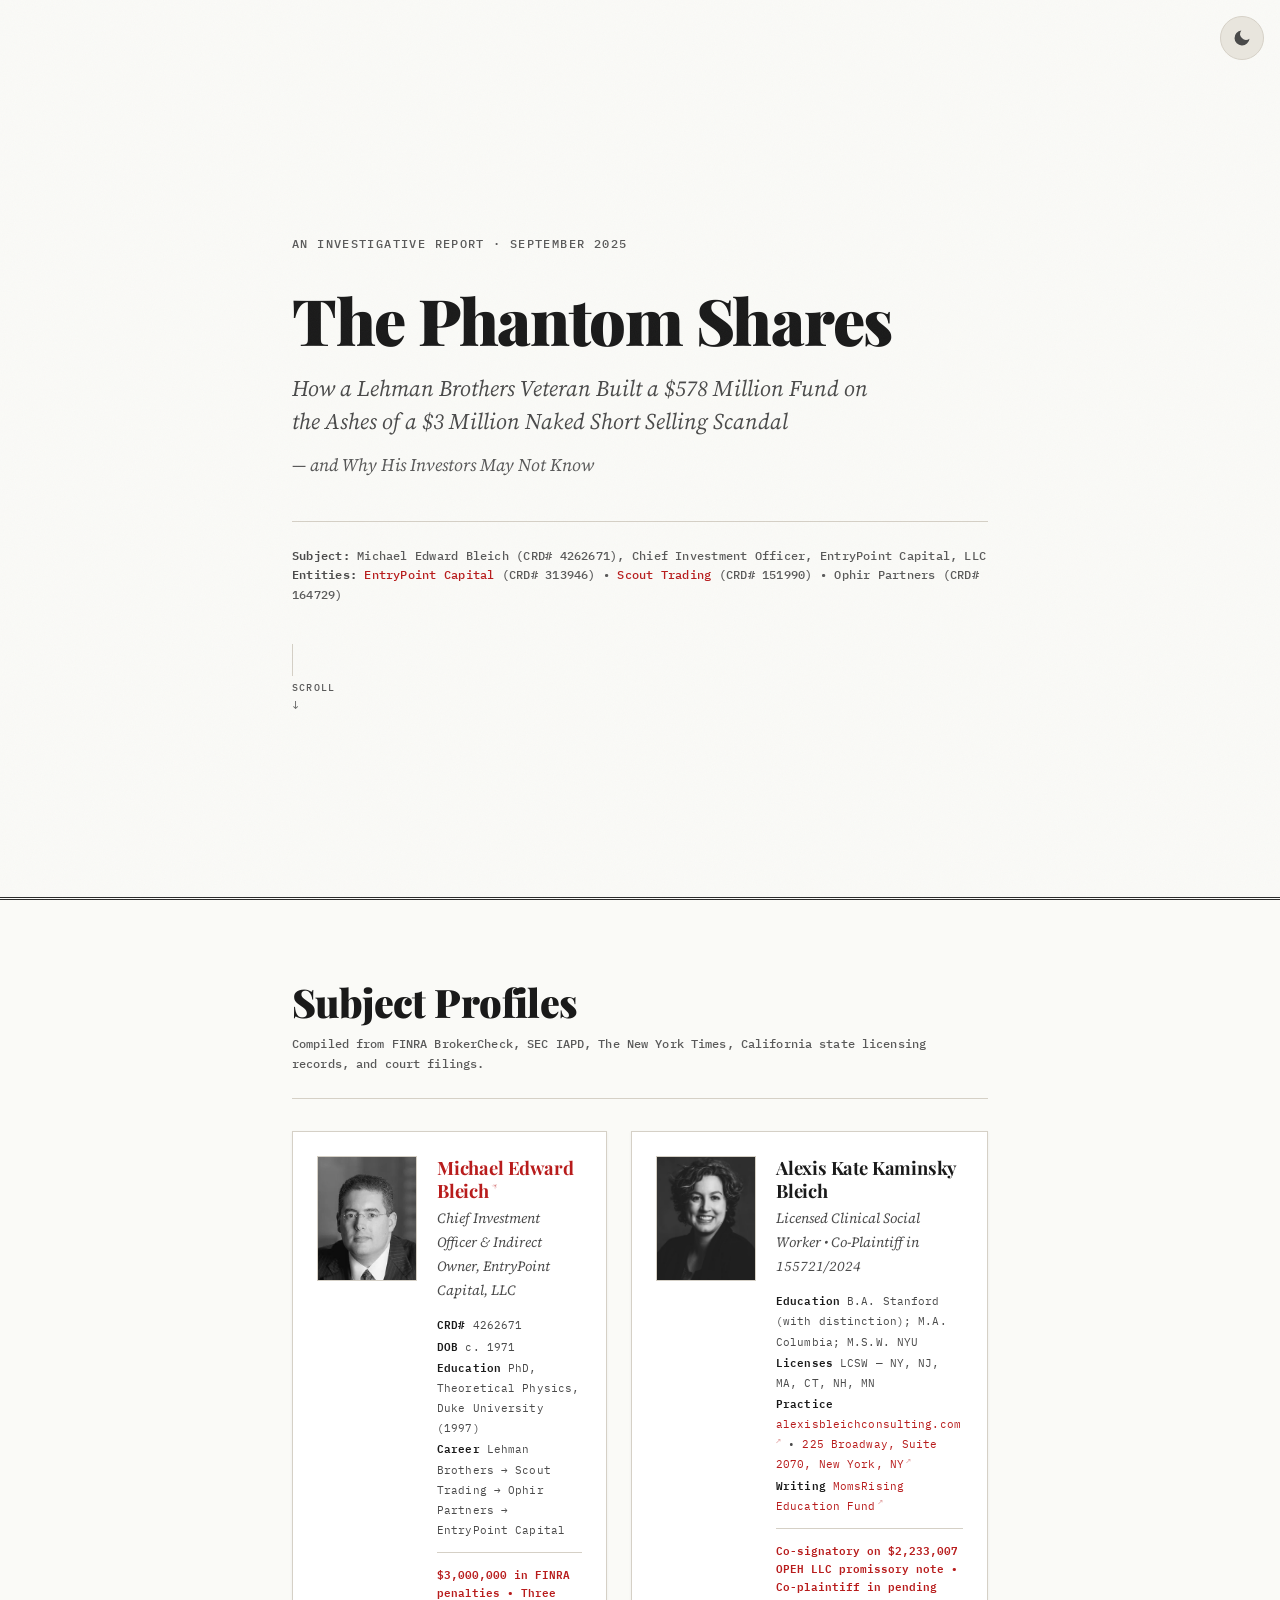
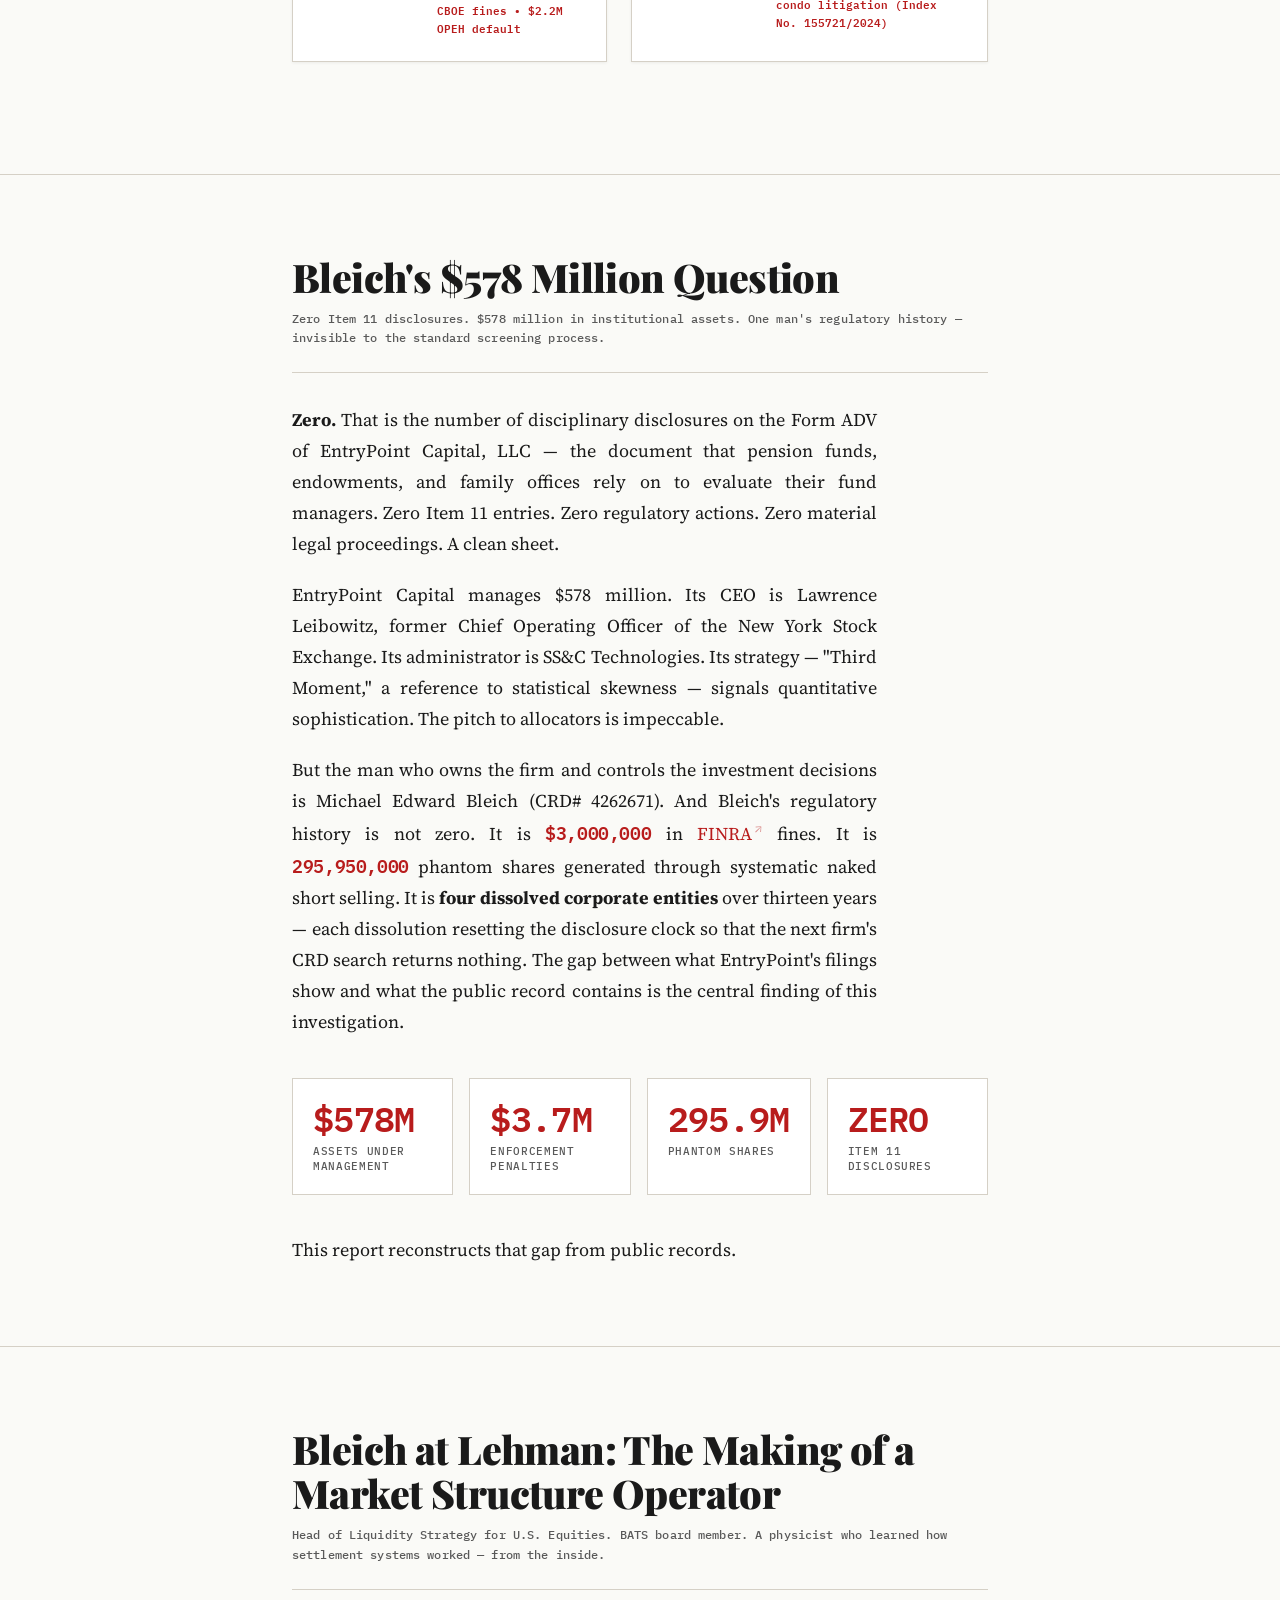
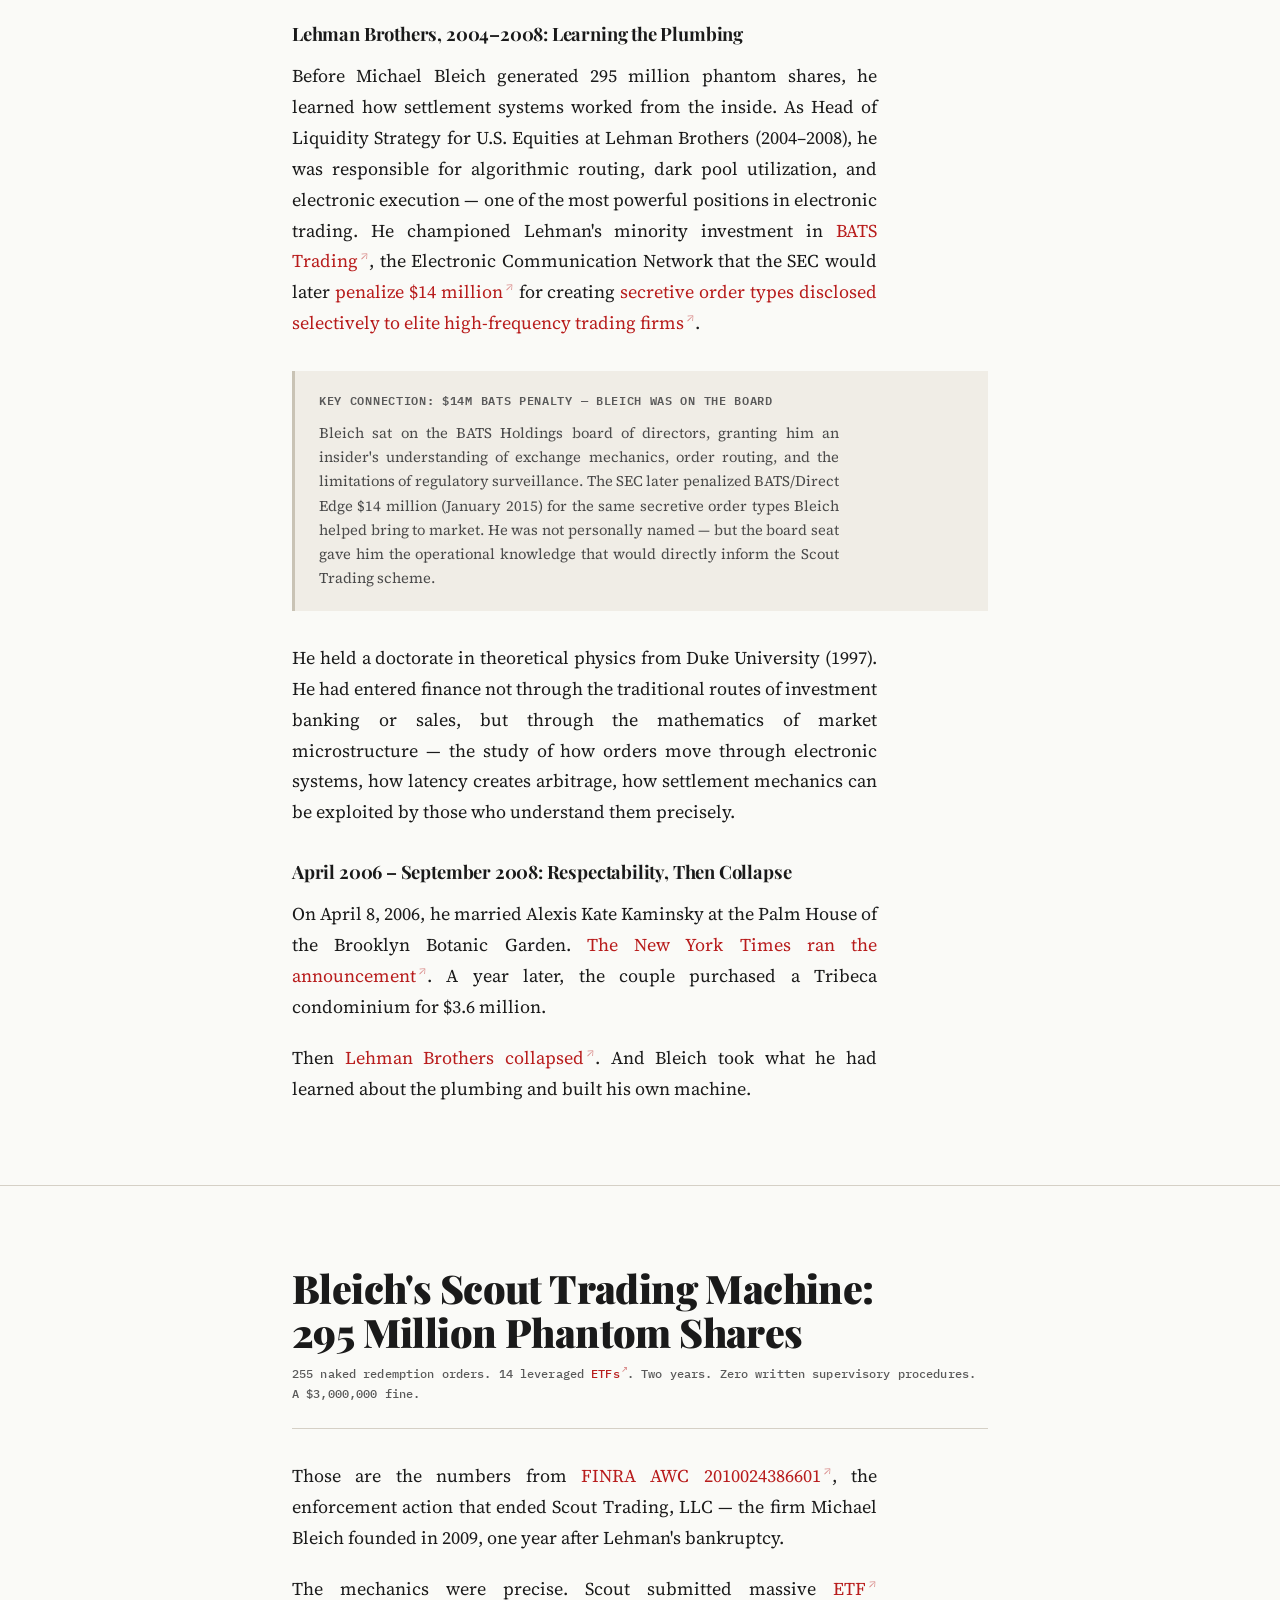
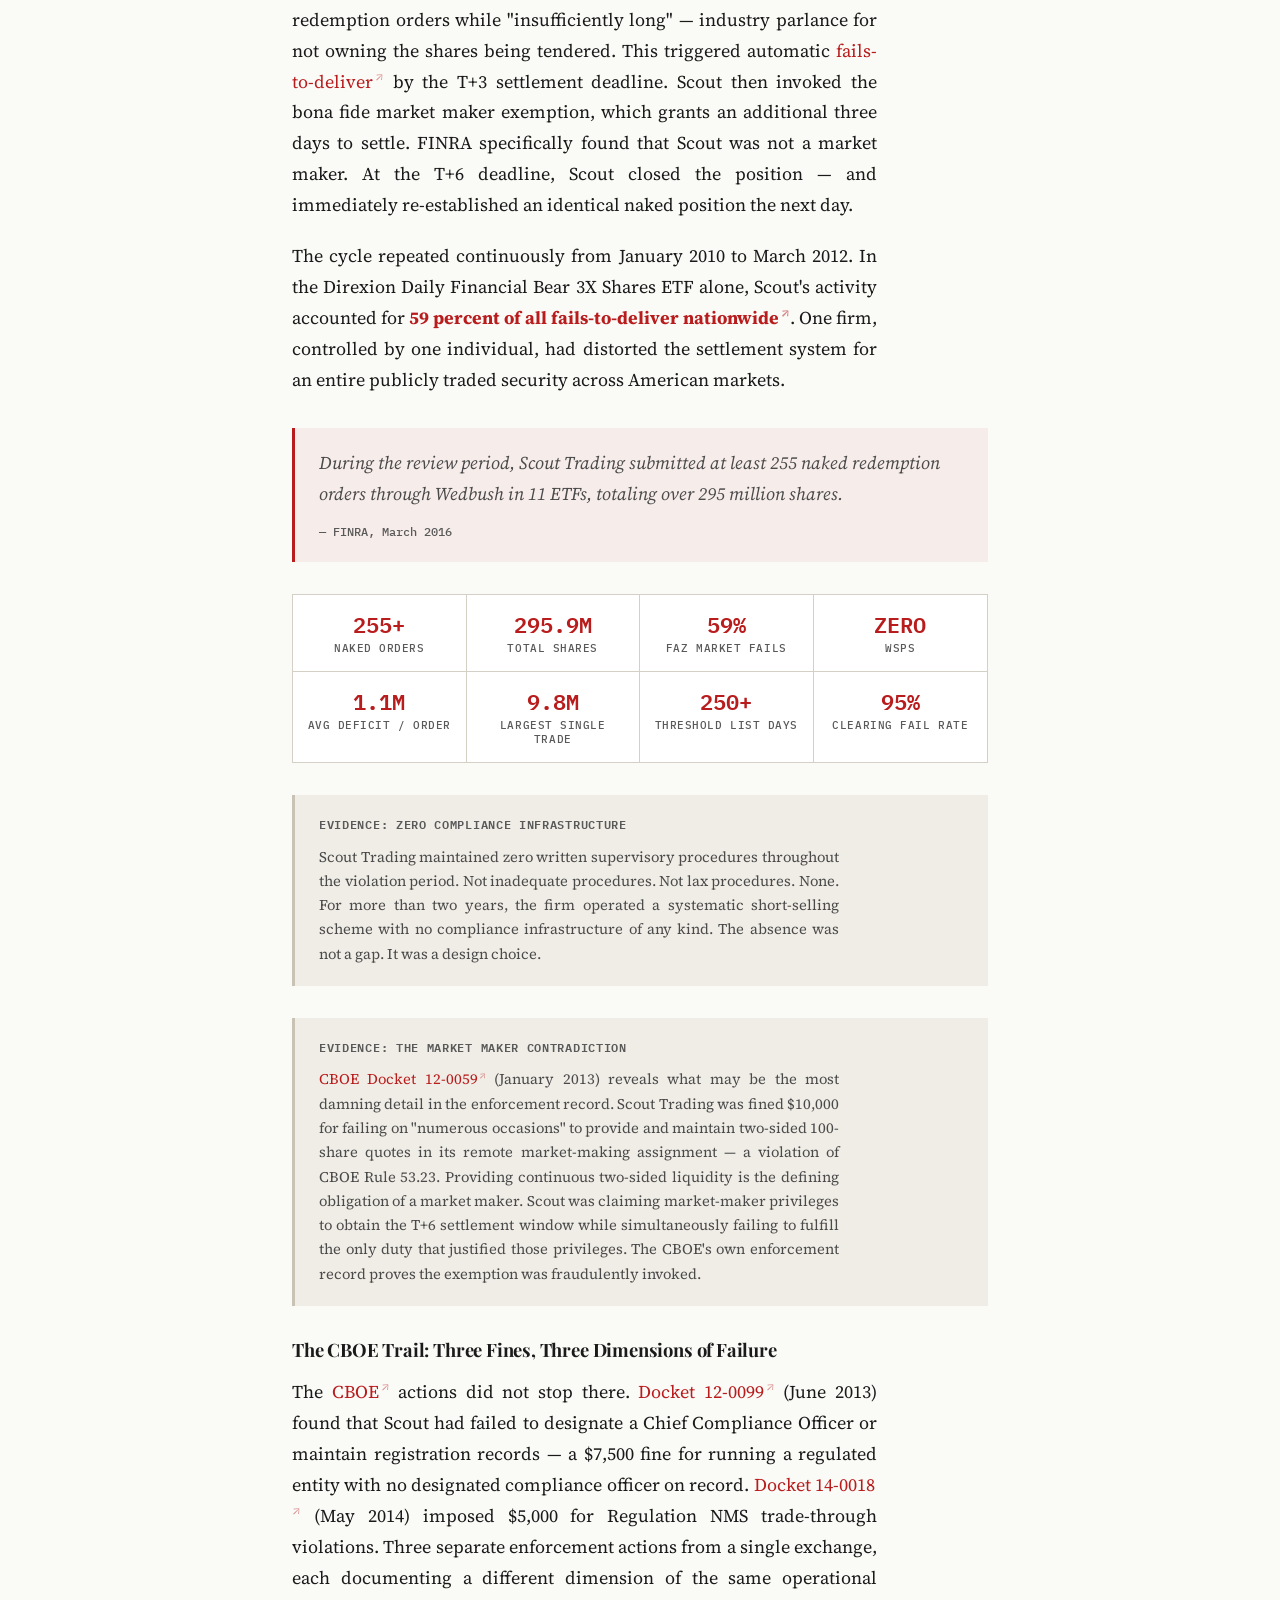
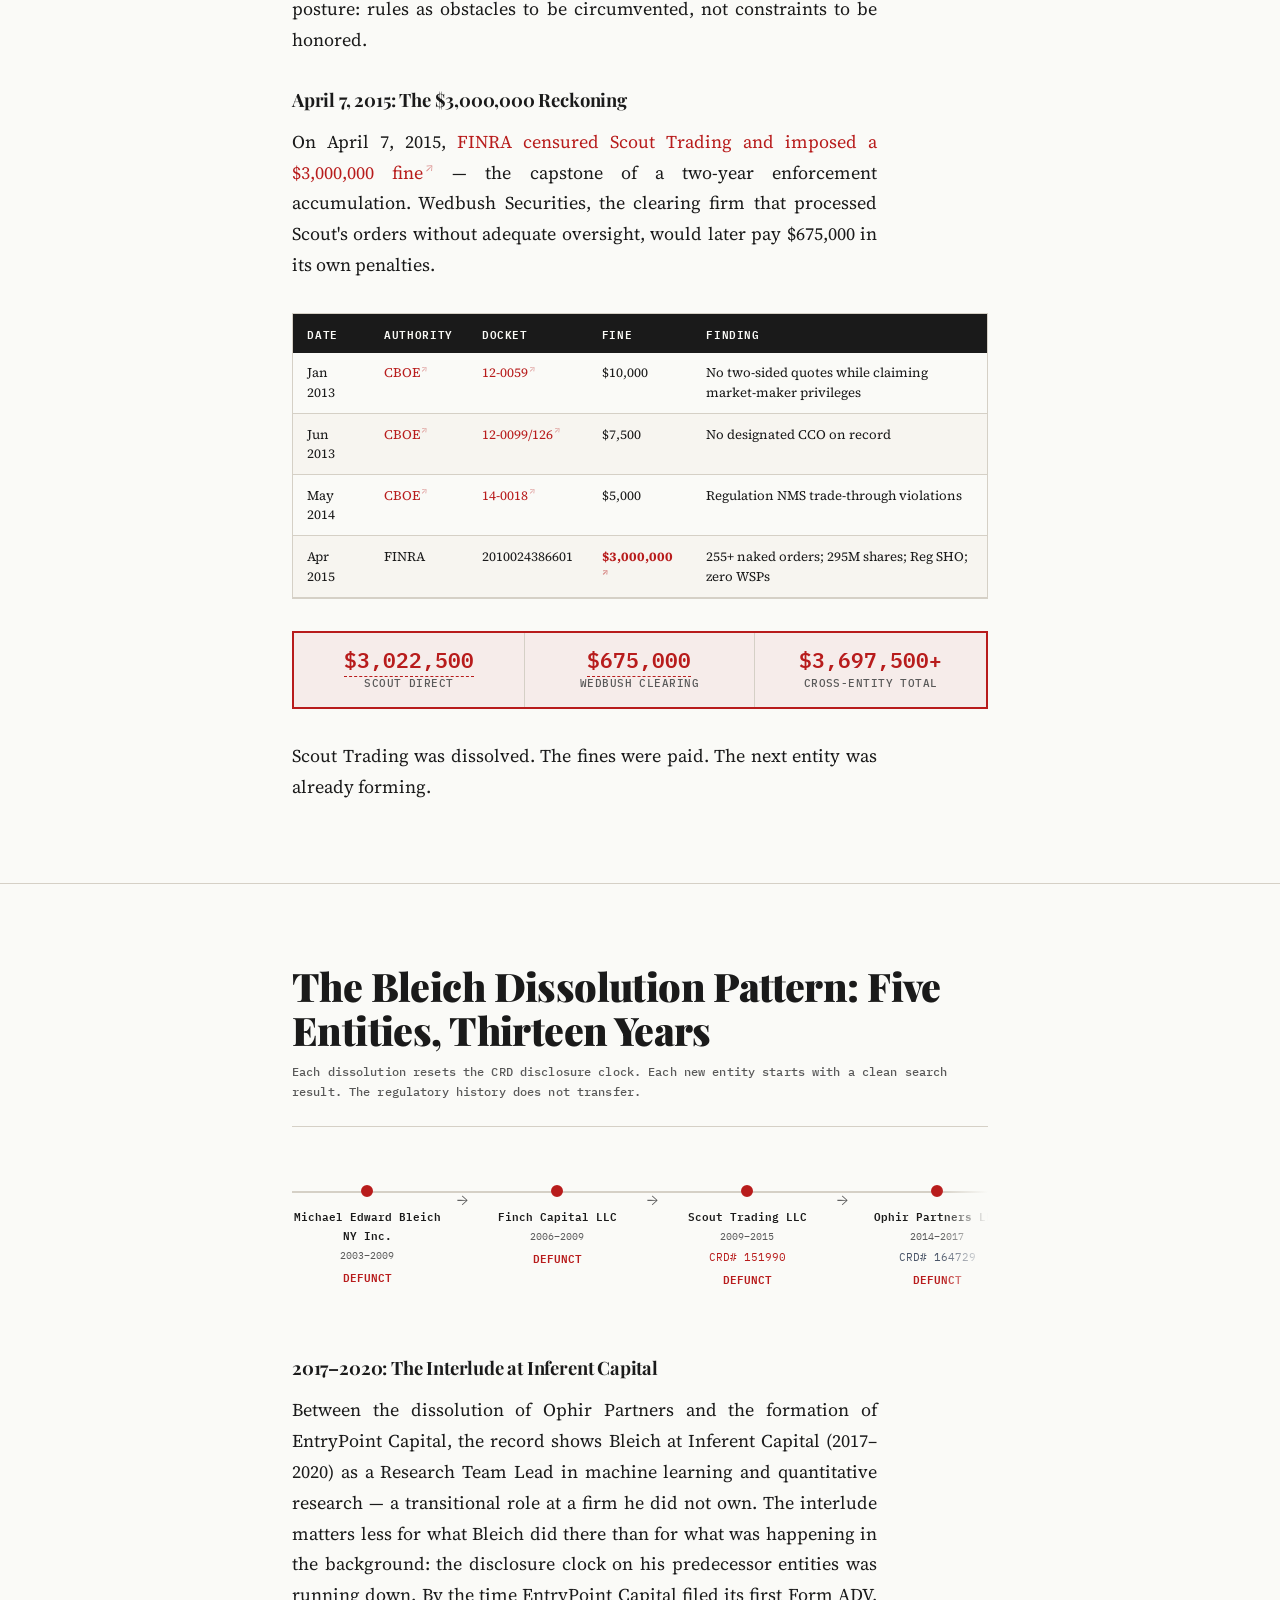
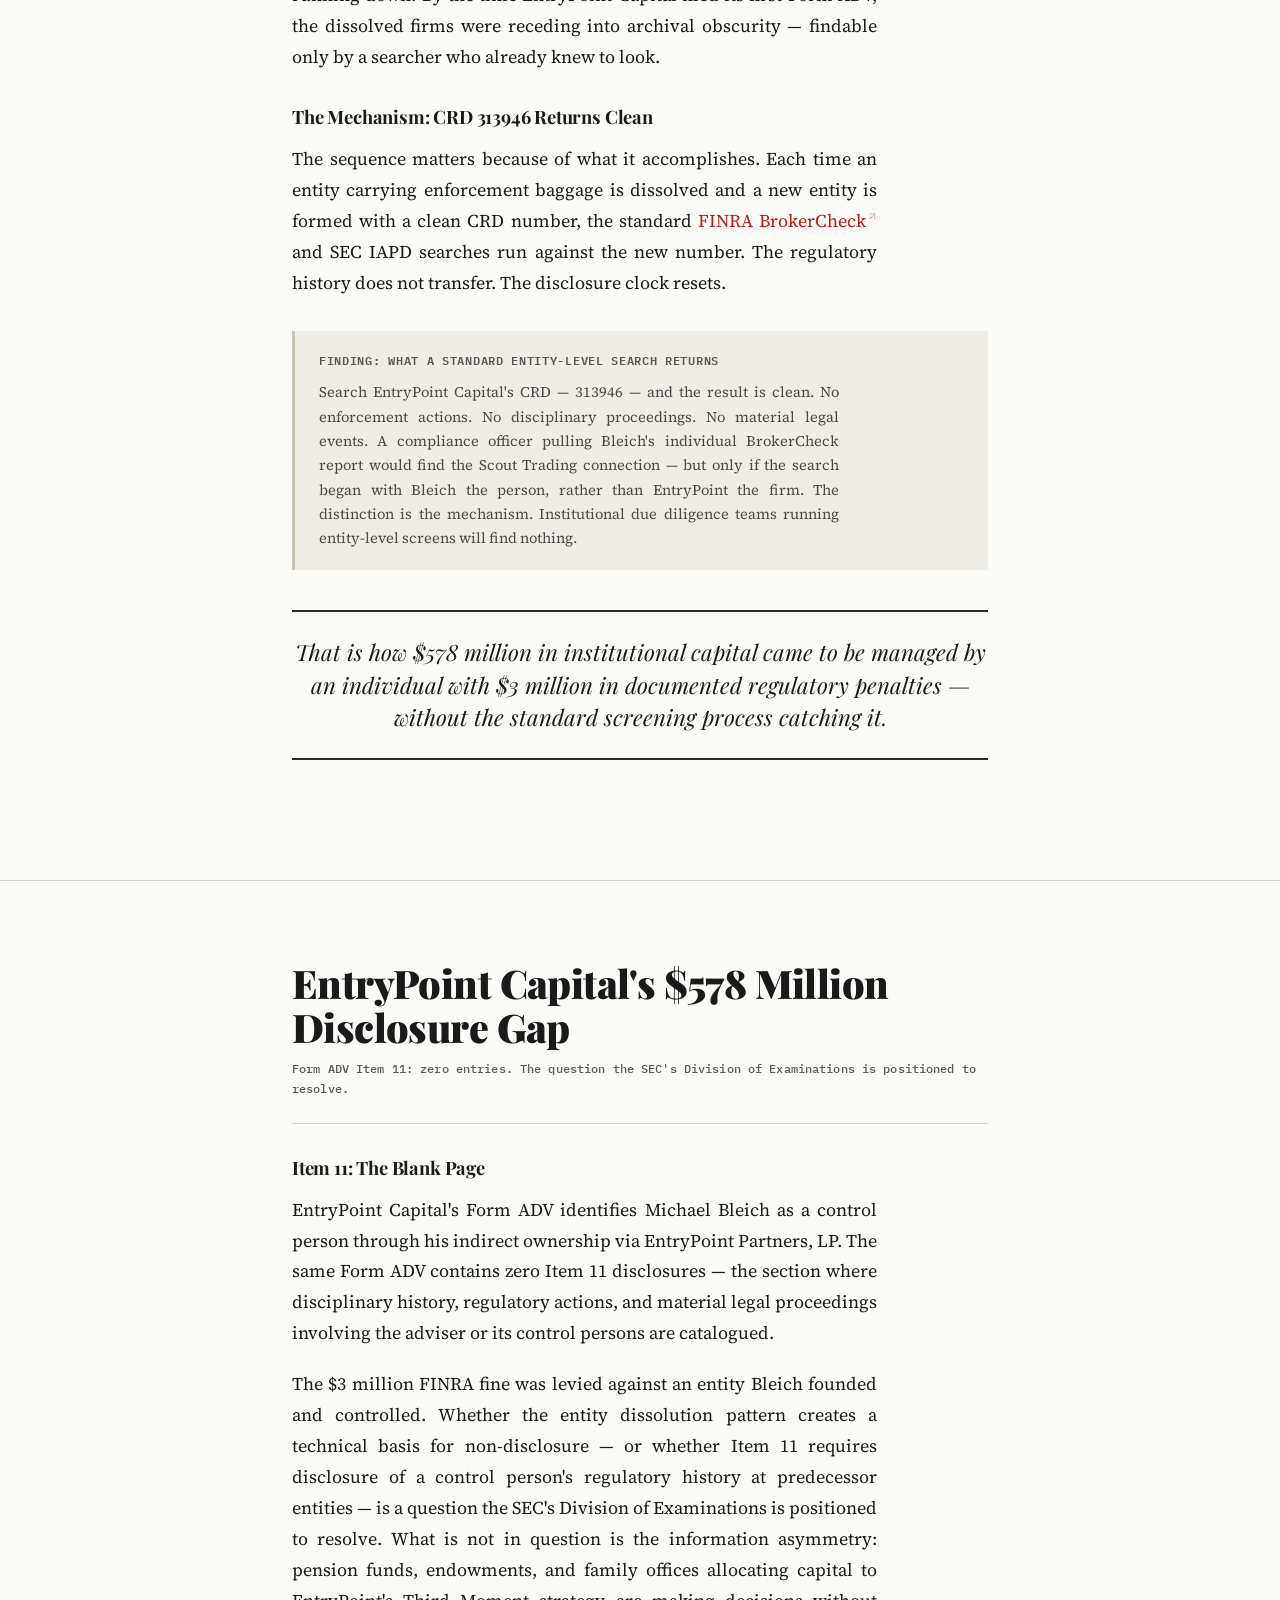
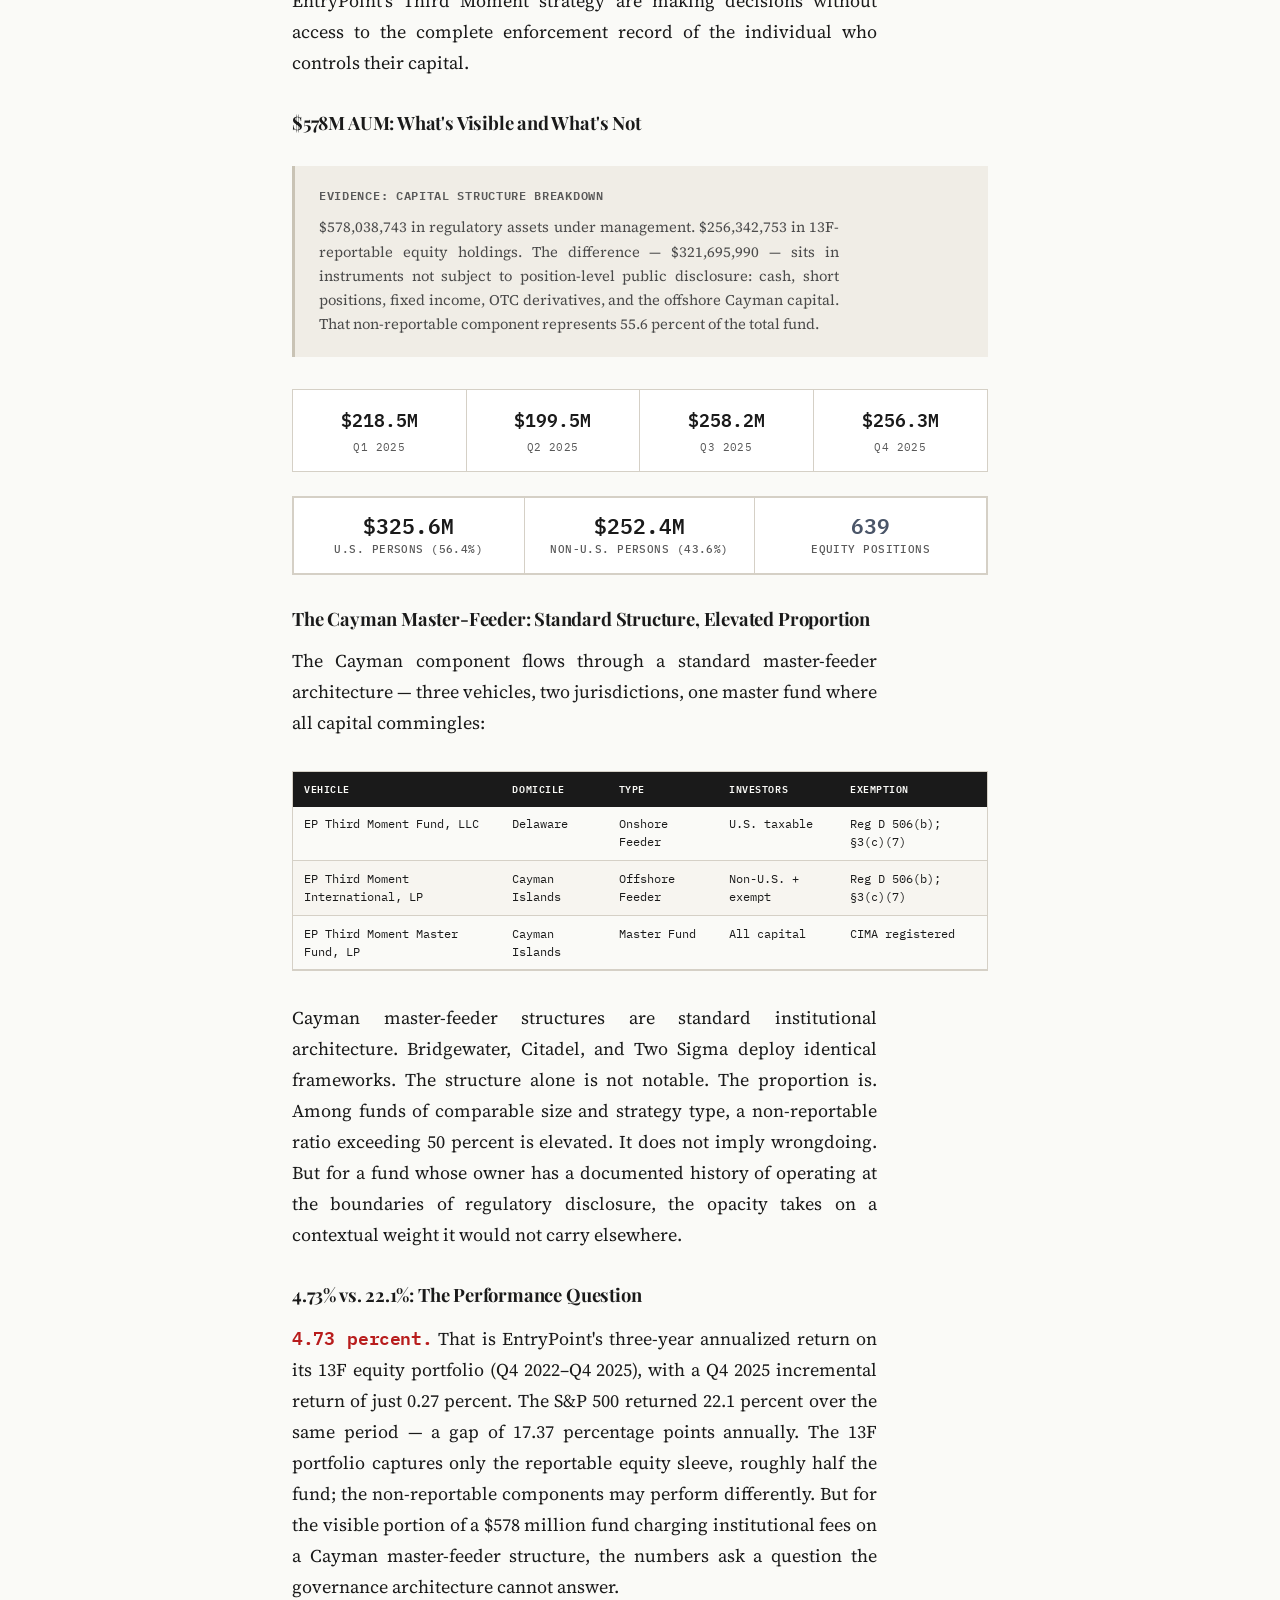
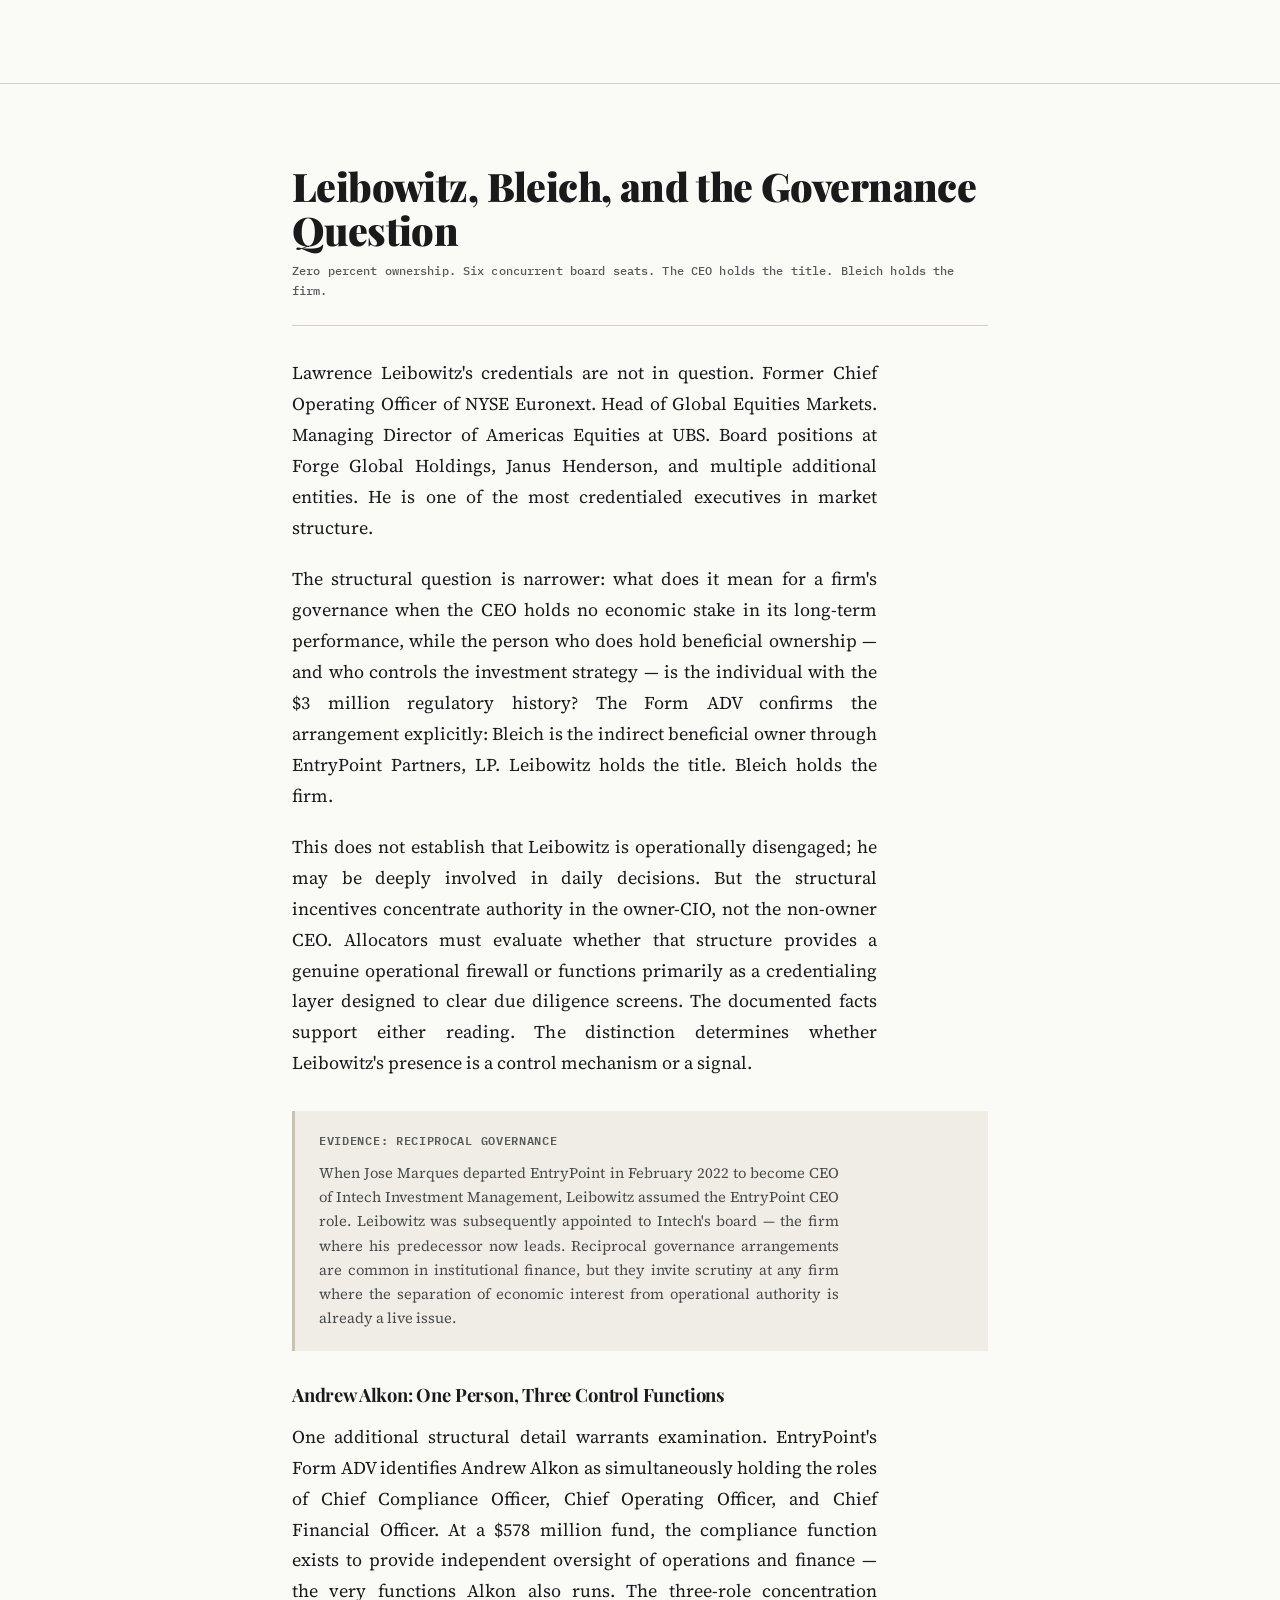
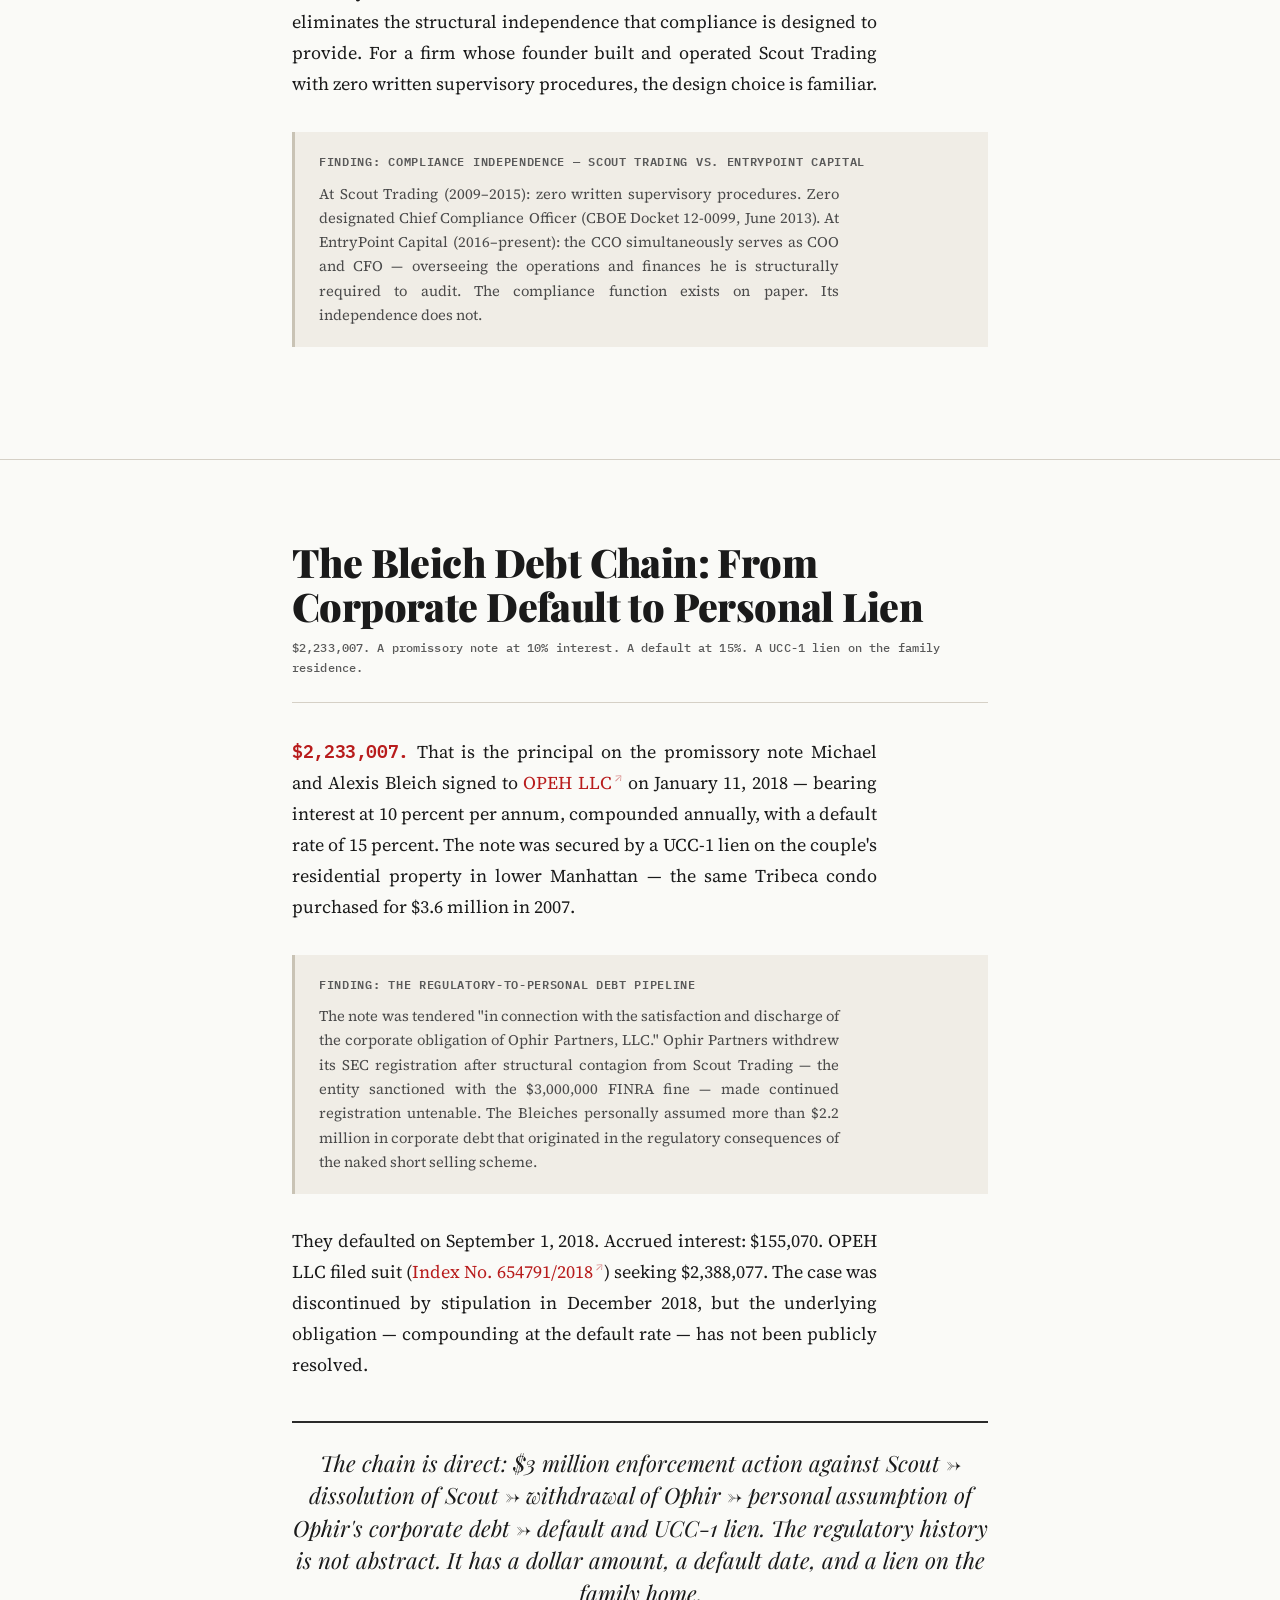
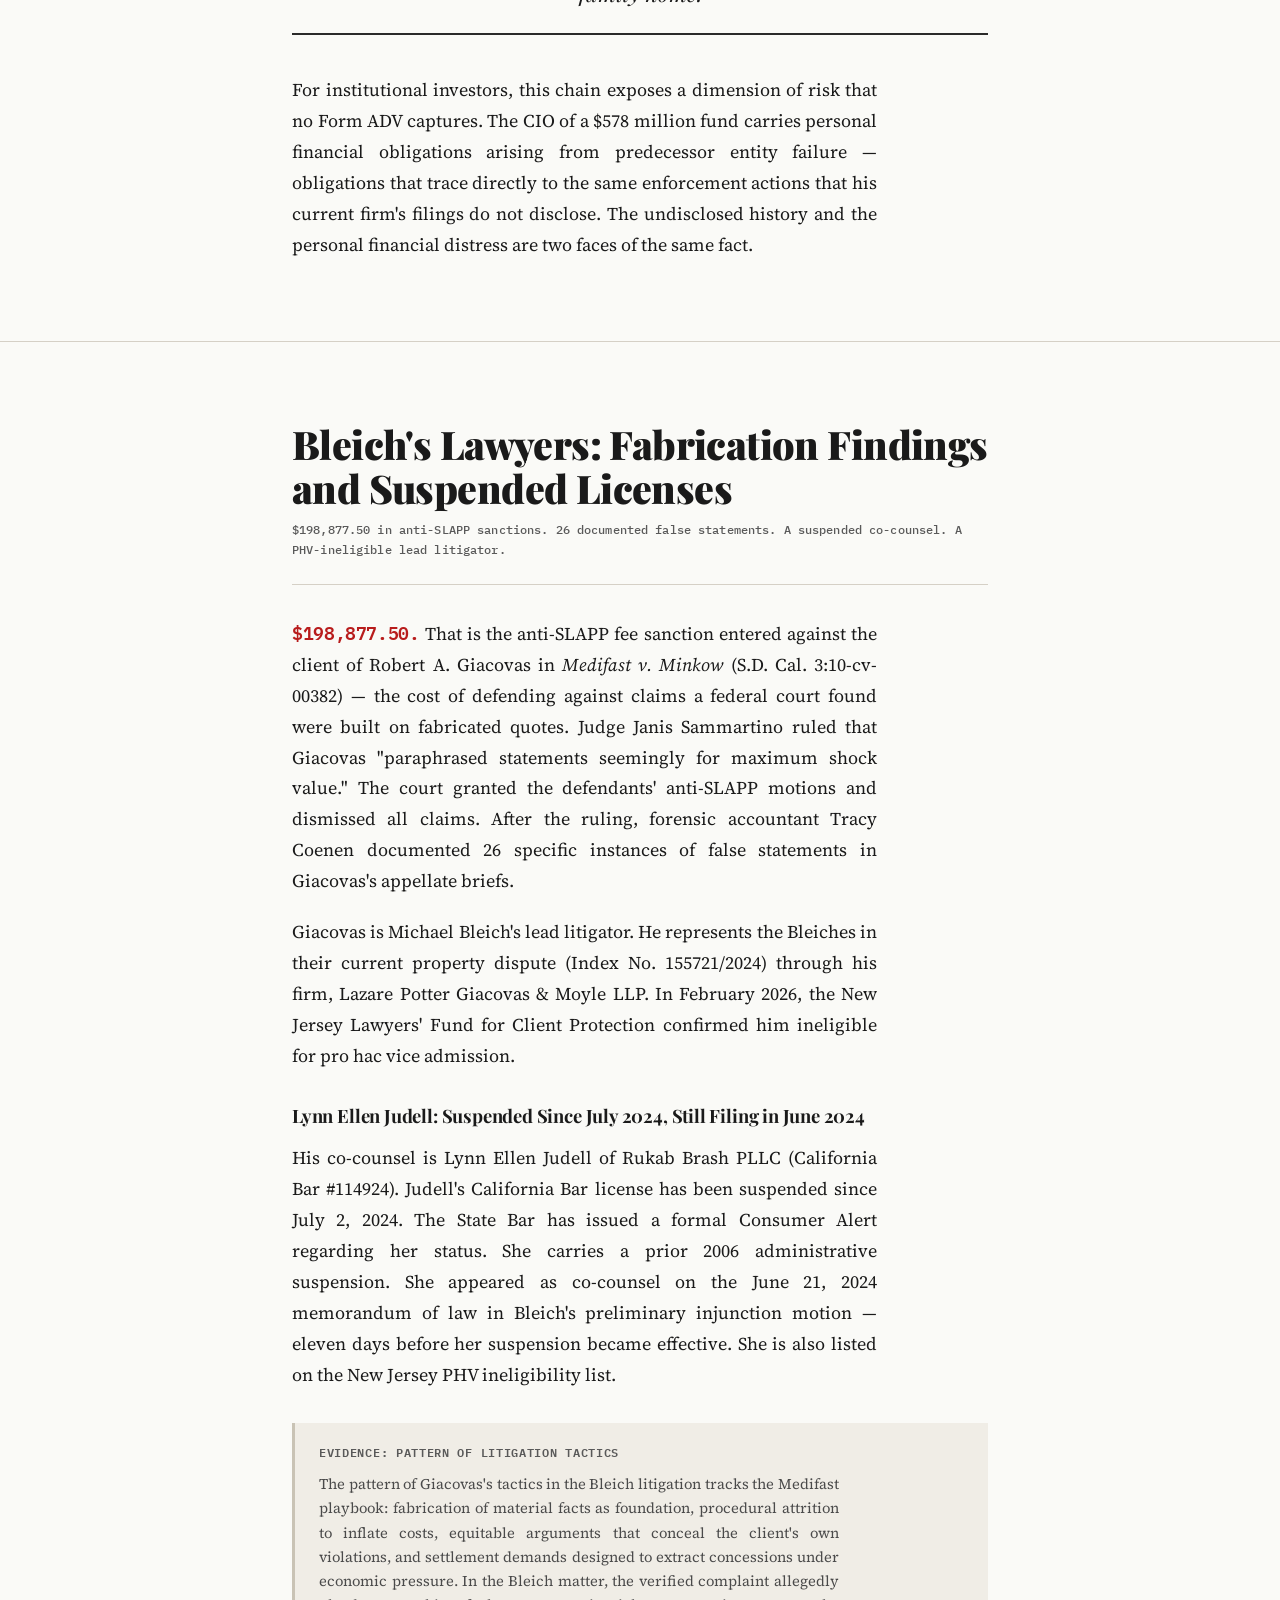
==== commit 4839bc2f: "Add files via upload" ====
--- a/index.html
+++ b/index.html
@@ -4,17 +4,74 @@
 <meta charset="UTF-8">
 <meta name="viewport" content="width=device-width, initial-scale=1.0">
 <title>Michael Bleich &amp; EntryPoint Capital: The Phantom Shares — $578M Fund, $3M FINRA Fine, 295M Phantom Shares</title>
+<!-- ============================================
+     SEO — BASE
+     ============================================ -->
 <meta name="description" content="Investigative report on Michael Edward Bleich (CRD# 4262671), CIO of EntryPoint Capital. $3M FINRA fine for naked short selling, 295 million phantom shares, and a disclosure gap behind $578M in institutional assets.">
+<meta name="author" content="An Investigative Report">
+<meta name="robots" content="index, follow">
+<!-- TODO: Replace YOUR-CUSTOM-DOMAIN with actual domain before going live -->
+<link rel="canonical" href="https://YOUR-CUSTOM-DOMAIN/">
+
+<!-- ============================================
+     OPEN GRAPH — Facebook · LinkedIn · iMessage
+     ============================================ -->
+<meta property="og:site_name" content="The Phantom Shares — Investigative Report">
+<meta property="og:type" content="article">
+<meta property="og:url" content="https://YOUR-CUSTOM-DOMAIN/">
 <meta property="og:title" content="The Phantom Shares: Michael Bleich &amp; EntryPoint Capital">
 <meta property="og:description" content="How Lehman Brothers veteran Michael Bleich built a $578M fund after a $3M naked short selling scandal — and why his investors may not know.">
-<meta property="og:type" content="article">
-<meta property="og:image" content="bMiBl.png">
+<meta property="og:image" content="https://YOUR-CUSTOM-DOMAIN/social-card.png">
+<meta property="og:image:secure_url" content="https://YOUR-CUSTOM-DOMAIN/social-card.png">
+<meta property="og:image:type" content="image/png">
 <meta property="og:image:width" content="1200">
 <meta property="og:image:height" content="630">
-<meta property="og:image:alt" content="The Phantom Shares: Michael Bleich &amp; EntryPoint Capital — Investigative Report">
-<meta property="article:published_time" content="2025-09-09">
-<meta name="robots" content="index, follow">
-<link rel="canonical" href="https://your-domain.com/phantom-shares">
+<meta property="og:image:alt" content="The Phantom Shares — $578M Fund. $3.7M Enforcement Fines. 295.9M Phantom Shares. Zero Item 11 Disclosures.">
+<meta property="og:locale" content="en_US">
+<!-- Article-specific OG -->
+<meta property="article:published_time" content="2025-09-09T00:00:00Z">
+<meta property="article:modified_time" content="2025-09-09T00:00:00Z">
+<meta property="article:section" content="Investigative Finance">
+<meta property="article:tag" content="FINRA">
+<meta property="article:tag" content="SEC">
+<meta property="article:tag" content="EntryPoint Capital">
+<meta property="article:tag" content="Michael Bleich">
+<meta property="article:tag" content="naked short selling">
+<meta property="article:tag" content="hedge fund">
+<meta property="article:tag" content="regulatory enforcement">
+
+<!-- ============================================
+     TWITTER / X — summary_large_image card
+     ============================================ -->
+<meta name="twitter:card" content="summary_large_image">
+<meta name="twitter:site" content="@YOUR-TWITTER-HANDLE">
+<meta name="twitter:creator" content="@YOUR-TWITTER-HANDLE">
+<meta name="twitter:title" content="The Phantom Shares: Michael Bleich &amp; EntryPoint Capital">
+<meta name="twitter:description" content="$578M fund. $3M FINRA fine. 295M phantom shares. Zero disclosures. How a Lehman veteran built an institutional fund on the ashes of a naked short selling scandal.">
+<meta name="twitter:image" content="https://YOUR-CUSTOM-DOMAIN/social-card.png">
+<meta name="twitter:image:alt" content="The Phantom Shares — Investigative report on Michael Bleich and EntryPoint Capital">
+<meta name="twitter:label1" content="Fine">
+<meta name="twitter:data1" content="$3,697,500+ enforcement penalties">
+<meta name="twitter:label2" content="AUM">
+<meta name="twitter:data2" content="$578 million under management">
+
+<!-- ============================================
+     LINKEDIN — uses OG tags above; these extend them
+     ============================================ -->
+<!-- LinkedIn reads og:title, og:description, og:image, og:url natively.
+     The tags below improve indexing and rich post previews. -->
+<meta property="og:rich_attachment" content="true">
+
+<!-- ============================================
+     INSTAGRAM — link-in-bio / story link previews
+     ============================================ -->
+<!-- Instagram link previews use OG tags served above.
+     Ensure og:image is served over HTTPS (covered above).
+     Image must be ≥200×200px and ≤8MB (1200×630 PNG qualifies). -->
+
+<!-- ============================================
+     SCHEMA.ORG — Google rich results + AI crawlers
+     ============================================ -->
 <link rel="preconnect" href="https://fonts.googleapis.com">
 <link rel="preconnect" href="https://fonts.gstatic.com" crossorigin>
 <link href="https://fonts.googleapis.com/css2?family=Playfair+Display:ital,wght@0,400;0,700;0,900;1,400;1,700&family=Source+Serif+4:ital,opsz,wght@0,8..60,300;0,8..60,400;0,8..60,600;0,8..60,700;1,8..60,400;1,8..60,600&family=IBM+Plex+Mono:wght@400;500;600&display=swap" rel="stylesheet">
@@ -24,8 +81,19 @@
   "@context": "https://schema.org",
   "@type": "NewsArticle",
   "headline": "The Phantom Shares: How Michael Bleich Built a $578 Million Fund on the Ashes of a $3 Million Naked Short Selling Scandal",
-  "datePublished": "2025-09-09",
-  "description": "Investigative report on Michael Edward Bleich (CRD# 4262671), CIO of EntryPoint Capital.",
+  "alternativeHeadline": "Michael Bleich & EntryPoint Capital: $578M Fund, $3M FINRA Fine, 295M Phantom Shares, Zero Disclosures",
+  "datePublished": "2025-09-09T00:00:00Z",
+  "dateModified": "2025-09-09T00:00:00Z",
+  "description": "Investigative report on Michael Edward Bleich (CRD# 4262671), CIO of EntryPoint Capital. $3M FINRA fine for naked short selling, 295 million phantom shares, and a disclosure gap behind $578M in institutional assets.",
+  "image": {
+    "@type": "ImageObject",
+    "url": "https://YOUR-CUSTOM-DOMAIN/social-card.png",
+    "width": 1200,
+    "height": 630
+  },
+  "url": "https://YOUR-CUSTOM-DOMAIN/",
+  "keywords": ["FINRA", "SEC", "EntryPoint Capital", "Michael Bleich", "naked short selling", "Scout Trading", "hedge fund", "regulatory enforcement", "Form ADV", "disclosure gap"],
+  "articleSection": "Investigative Finance",
   "about": [
     {
       "@type": "Person",
@@ -37,8 +105,22 @@
     {
       "@type": "Organization",
       "name": "EntryPoint Capital, LLC",
-      "identifier": "CRD# 313946"
+      "identifier": "CRD# 313946",
+      "url": "https://entrypointcap.com/"
+    },
+    {
+      "@type": "Organization",
+      "name": "Scout Trading, LLC",
+      "identifier": "CRD# 151990",
+      "dissolutionDate": "2015"
     }
+  ],
+  "mentions": [
+    { "@type": "Organization", "name": "FINRA", "url": "https://www.finra.org/" },
+    { "@type": "Organization", "name": "SEC", "url": "https://www.sec.gov/" },
+    { "@type": "Organization", "name": "CBOE", "url": "https://www.cboe.com/" },
+    { "@type": "Organization", "name": "Lehman Brothers" },
+    { "@type": "Organization", "name": "Wedbush Securities" }
   ]
 }
 </script>
@@ -168,10 +250,11 @@
         <div class="profile-detail">
           <strong>Education</strong> B.A. Stanford (with distinction); M.A. Columbia; M.S.W. NYU<br>
           <strong>Licenses</strong> LCSW — NY, NJ, MA, CT, NH, MN<br>
-          <strong>Practice</strong> <a href="https://maps.app.goo.gl/TpXvdeScYPaxWei3A" target="_blank" rel="noopener" title="Google Maps — 225 Broadway, Suite 2070">225 Broadway, Suite 2070, New York, NY</a><br>
+          <strong>Practice</strong> <a href="https://www.alexisbleichconsulting.com/about" target="_blank" rel="noopener" title="Alexis Bleich Consulting — About">alexisbleichconsulting.com</a> &bull; <a href="https://maps.app.goo.gl/TpXvdeScYPaxWei3A" target="_blank" rel="noopener" title="Google Maps — 225 Broadway, Suite 2070">225 Broadway, Suite 2070, New York, NY</a><br>
+          <strong>Writing</strong> <a href="https://www.momsrising.org/blog/users/alexis-bleich" target="_blank" rel="noopener" title="MomsRising — Alexis Bleich contributor profile">MomsRising Education Fund</a>
         </div>
         <div class="profile-highlight">
-          Co-signatory on $2,233,007 <a href="https://iapps.courts.state.ny.us/nyscef/HomePage" target="_blank" rel="noopener" title="NYSCEF — Index No. 654791/2018">OPEH LLC promissory note</a> &bull; Co-plaintiff in pending condo litigation
+          Co-signatory on $2,233,007 <a href="https://iapps.courts.state.ny.us/nyscef/HomePage" target="_blank" rel="noopener" title="NYSCEF — Index No. 654791/2018">OPEH LLC promissory note</a> &bull; Co-plaintiff in pending condo litigation (Index No. 155721/2024)
         </div>
       </div>
     </div>
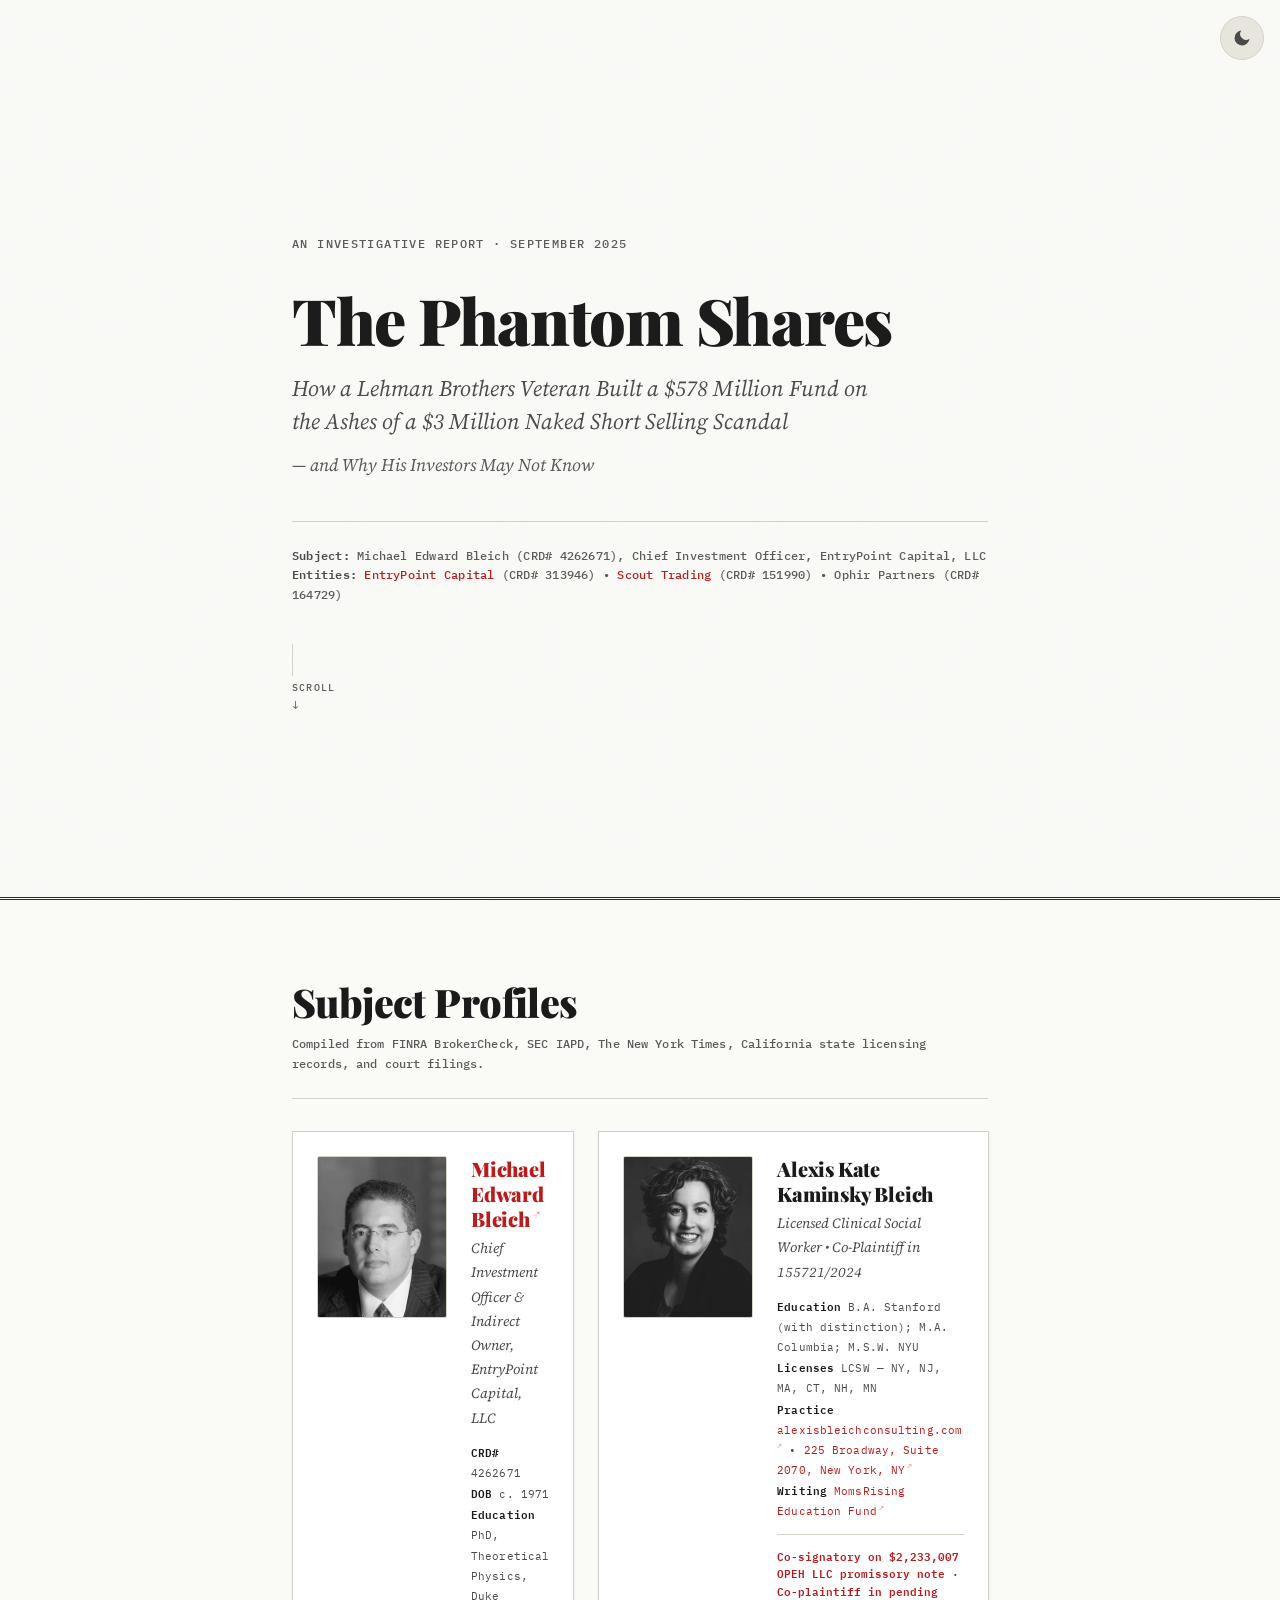
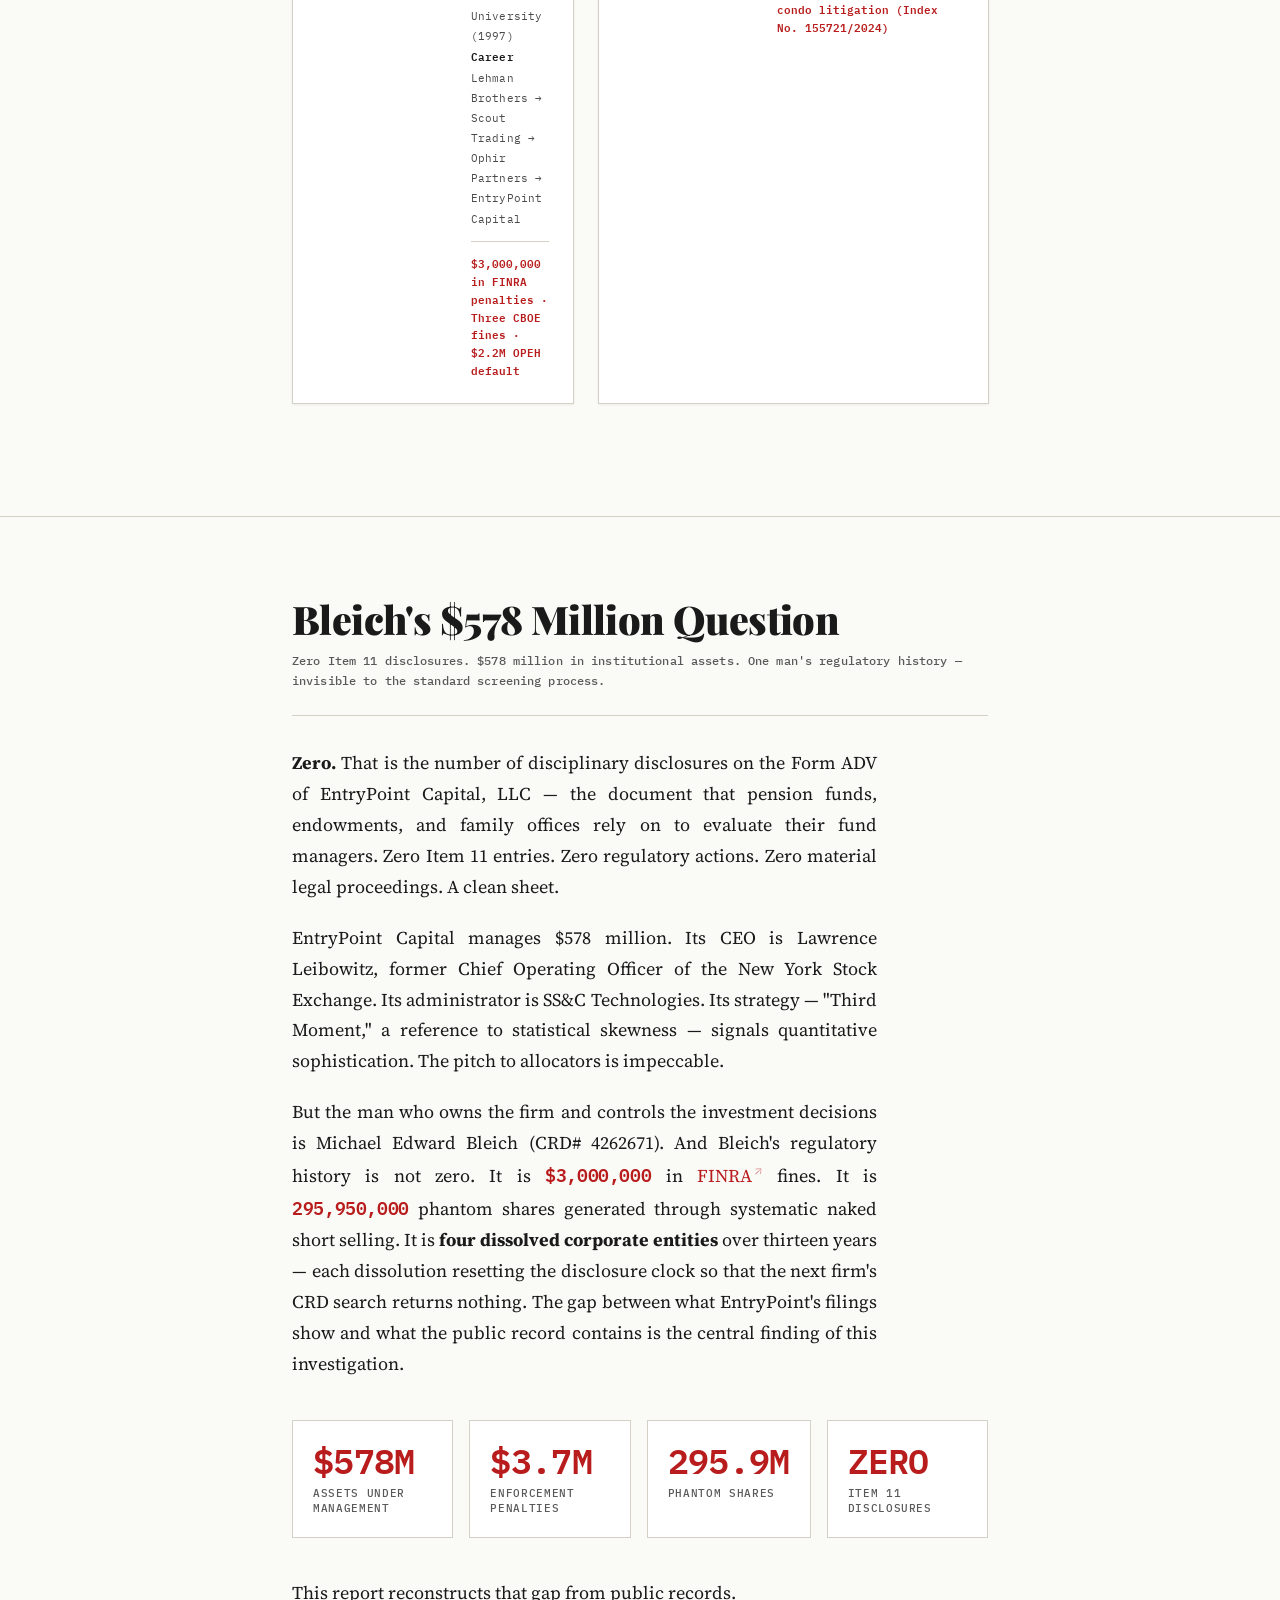
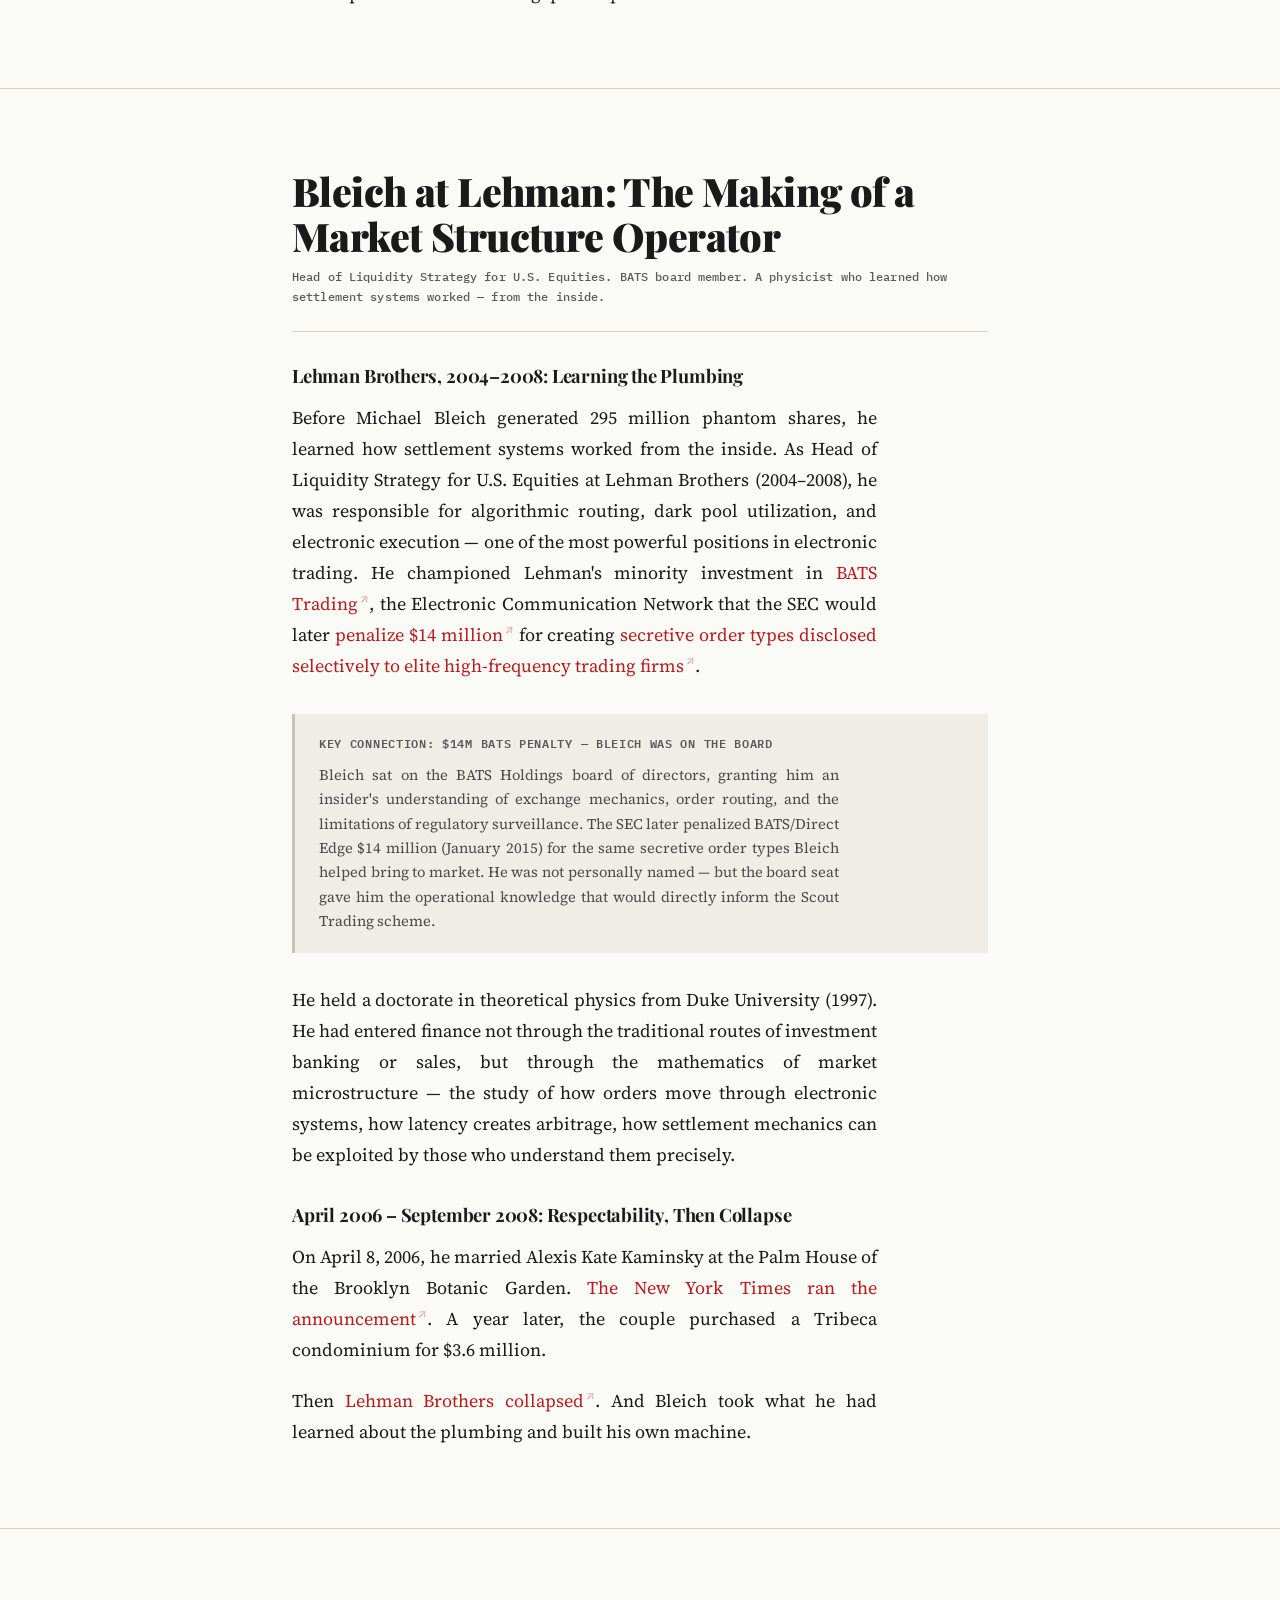
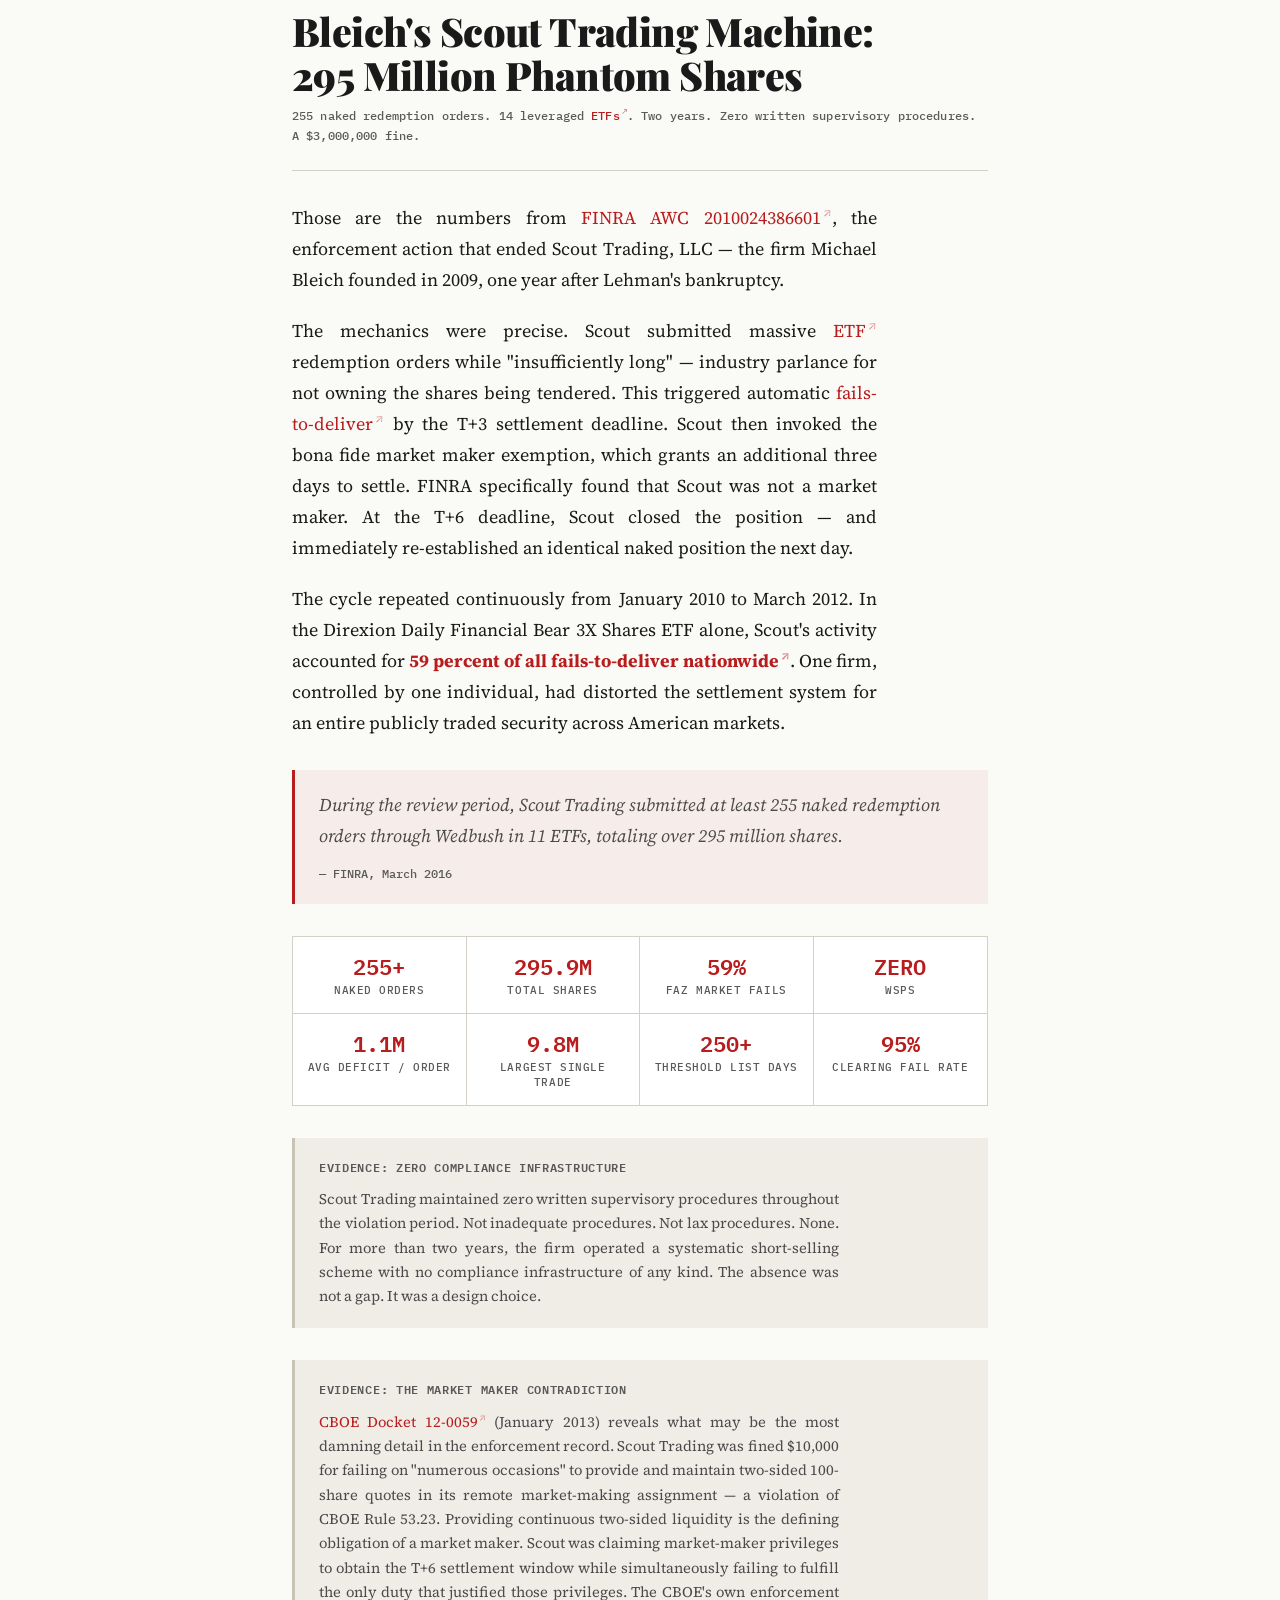
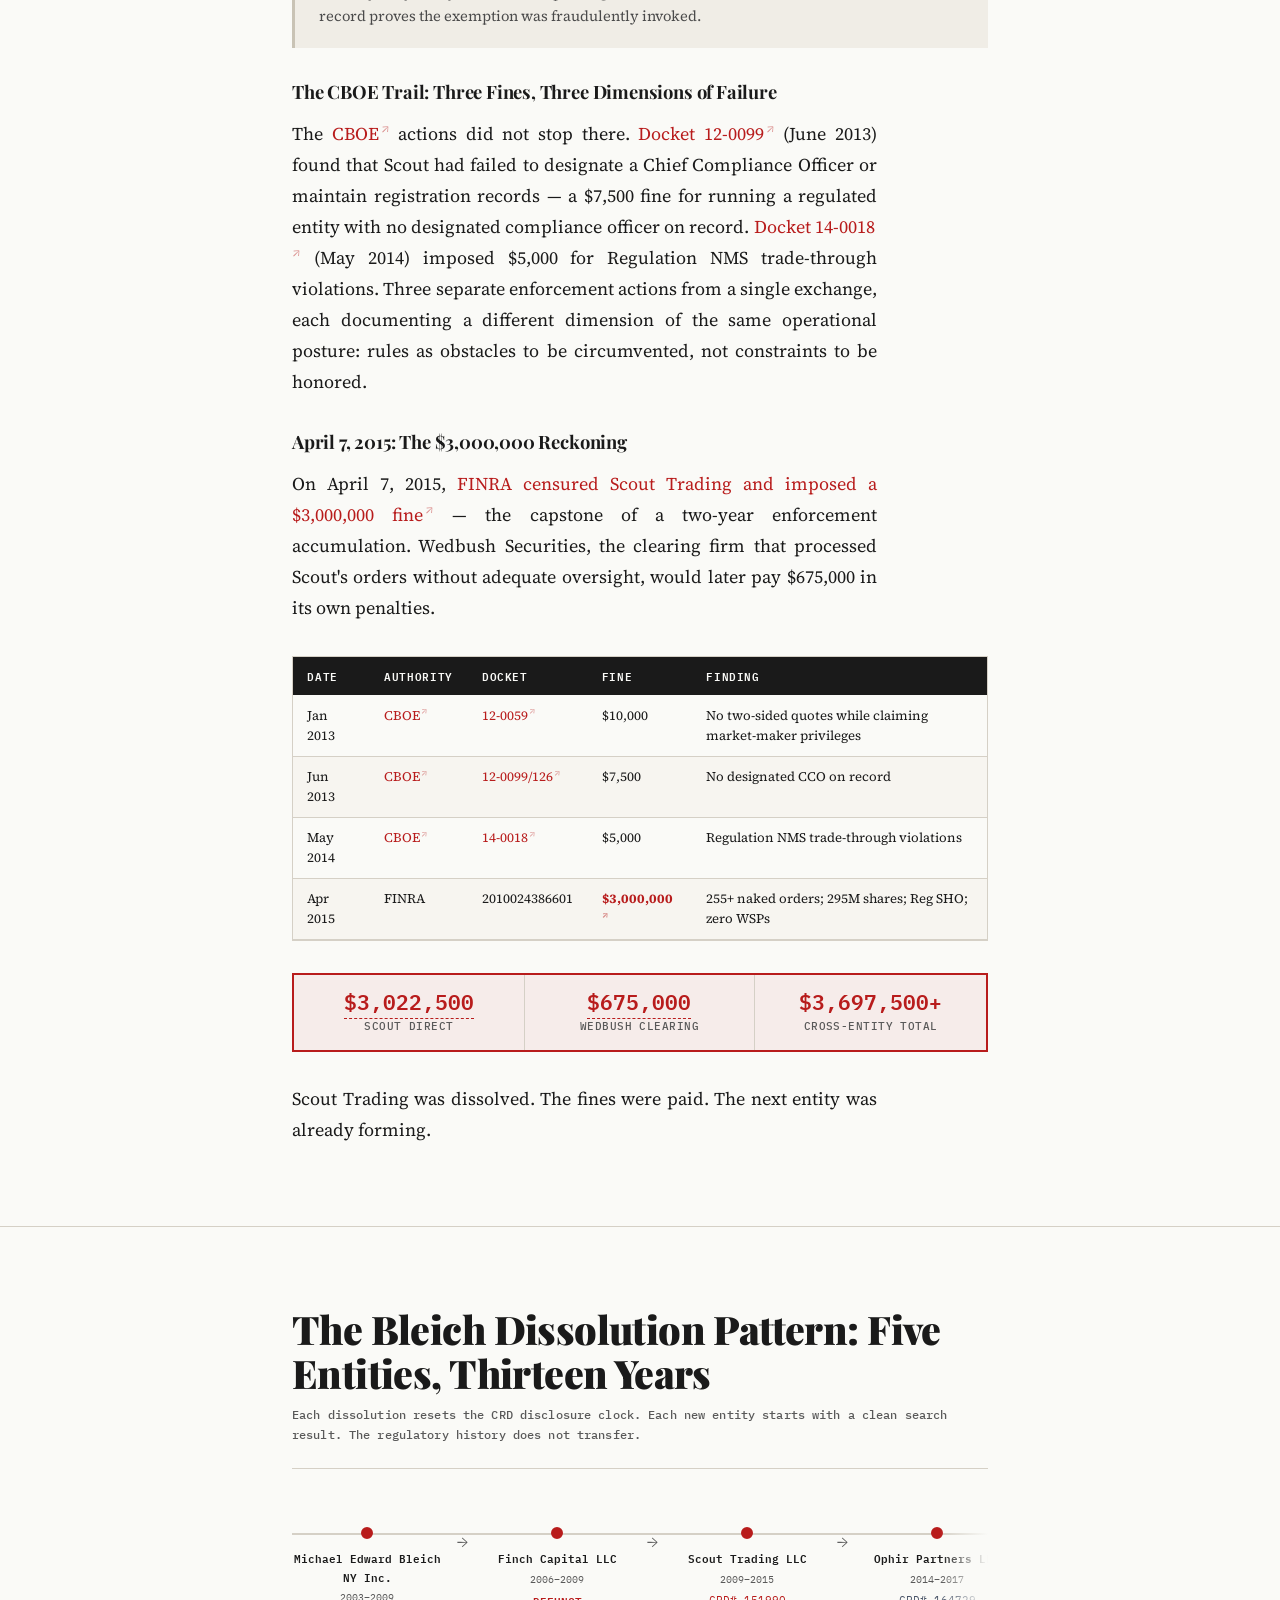
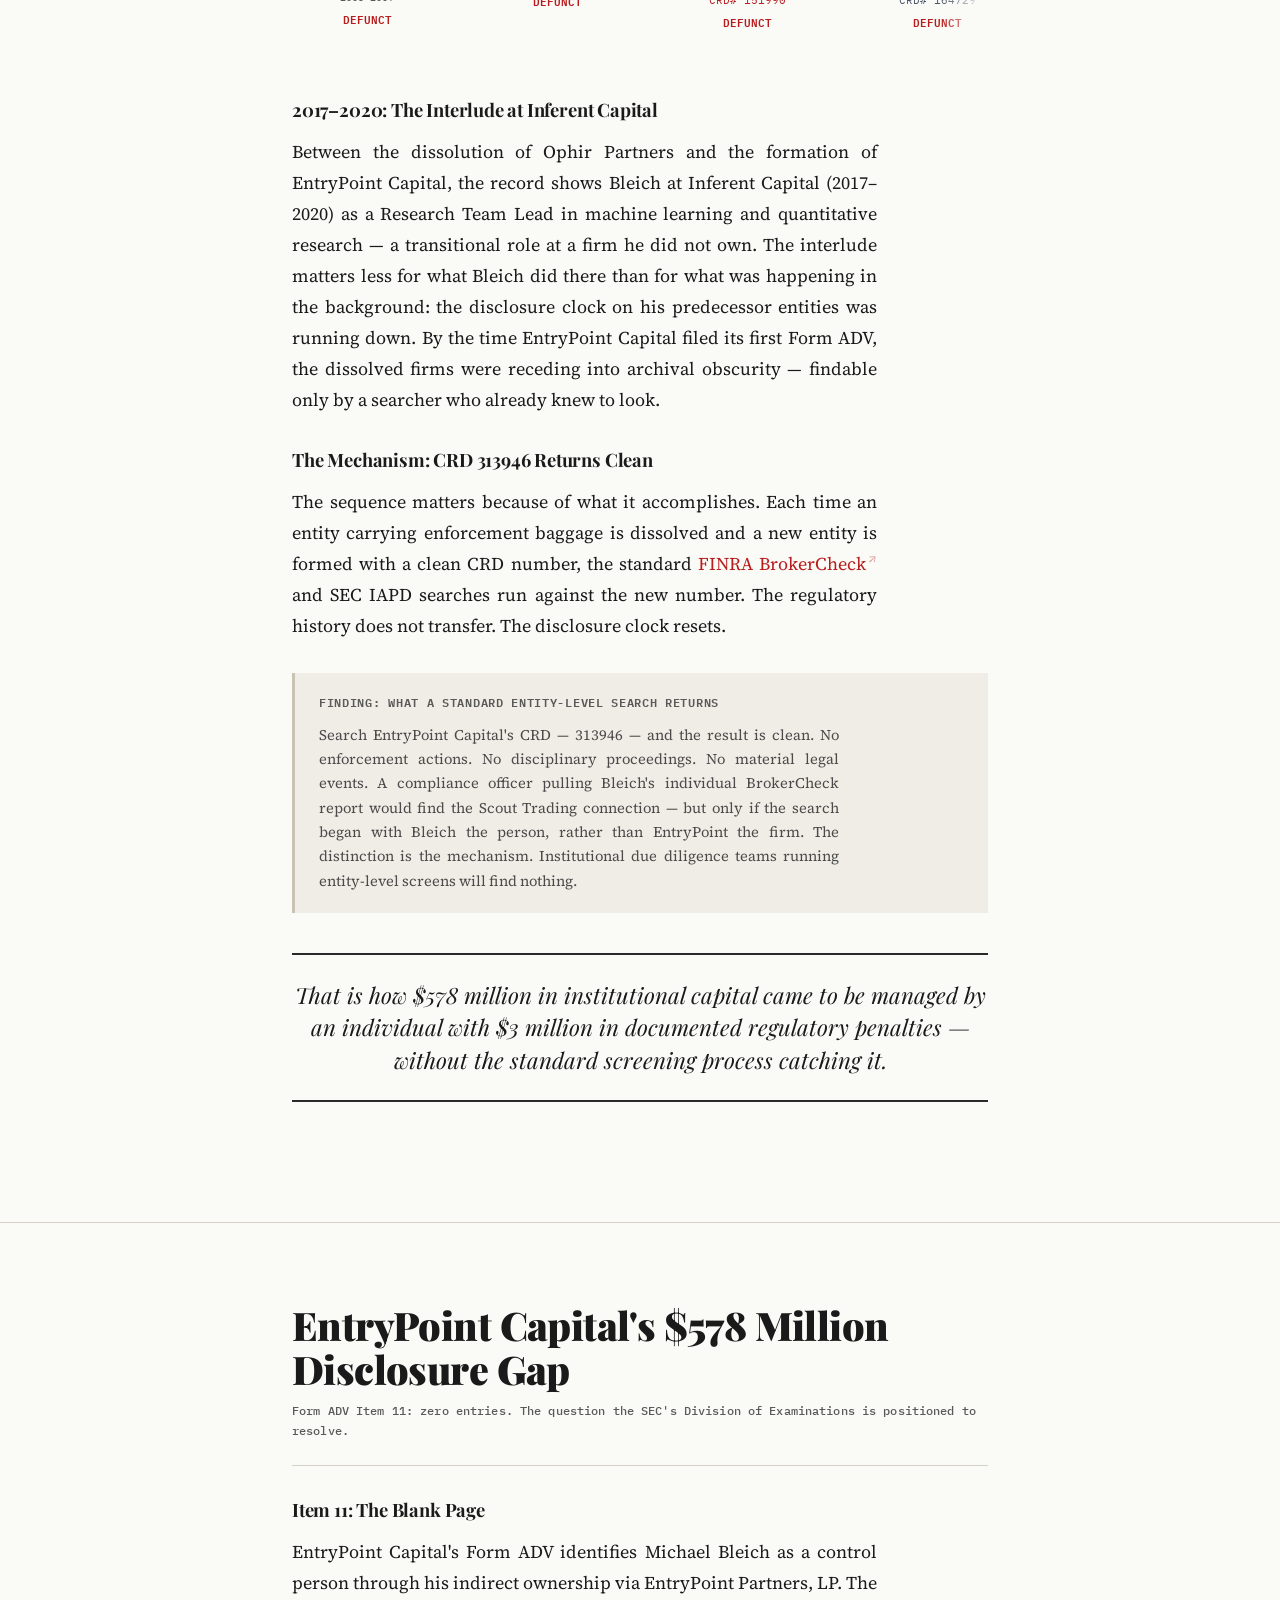
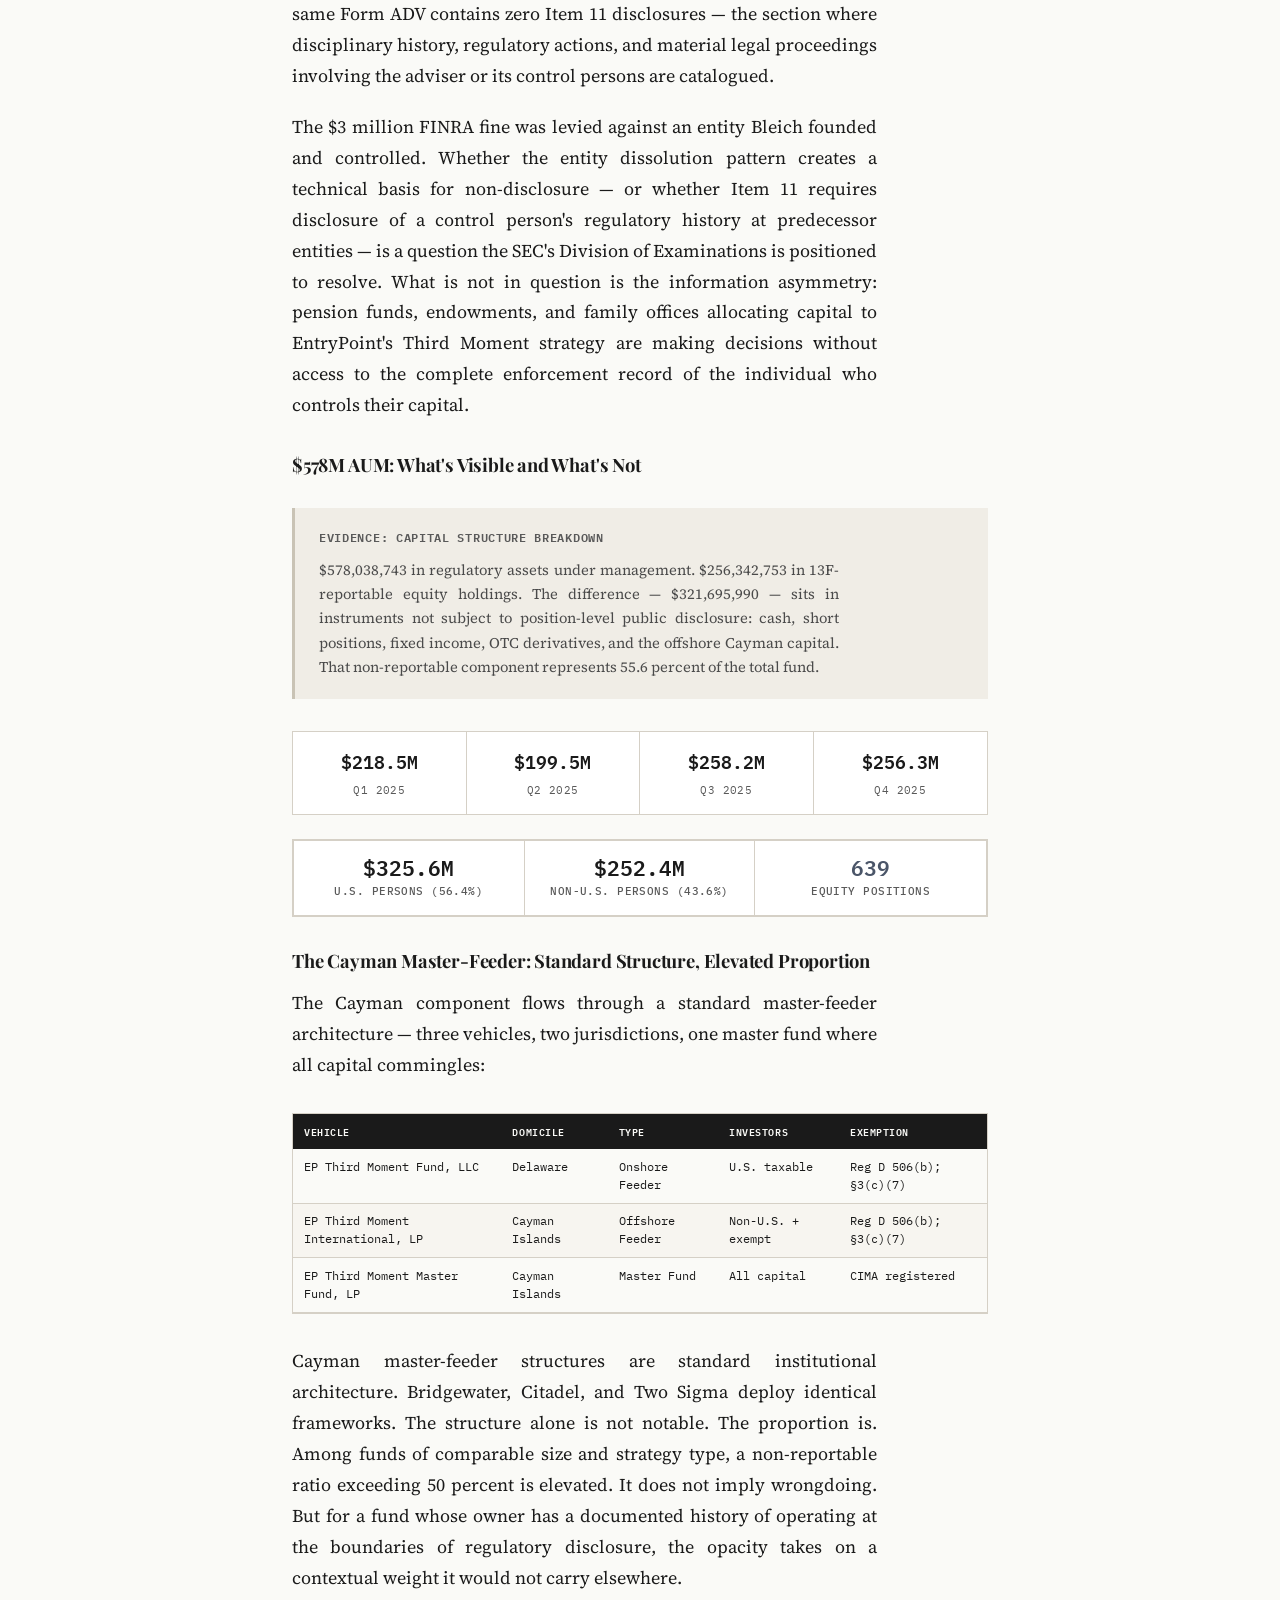
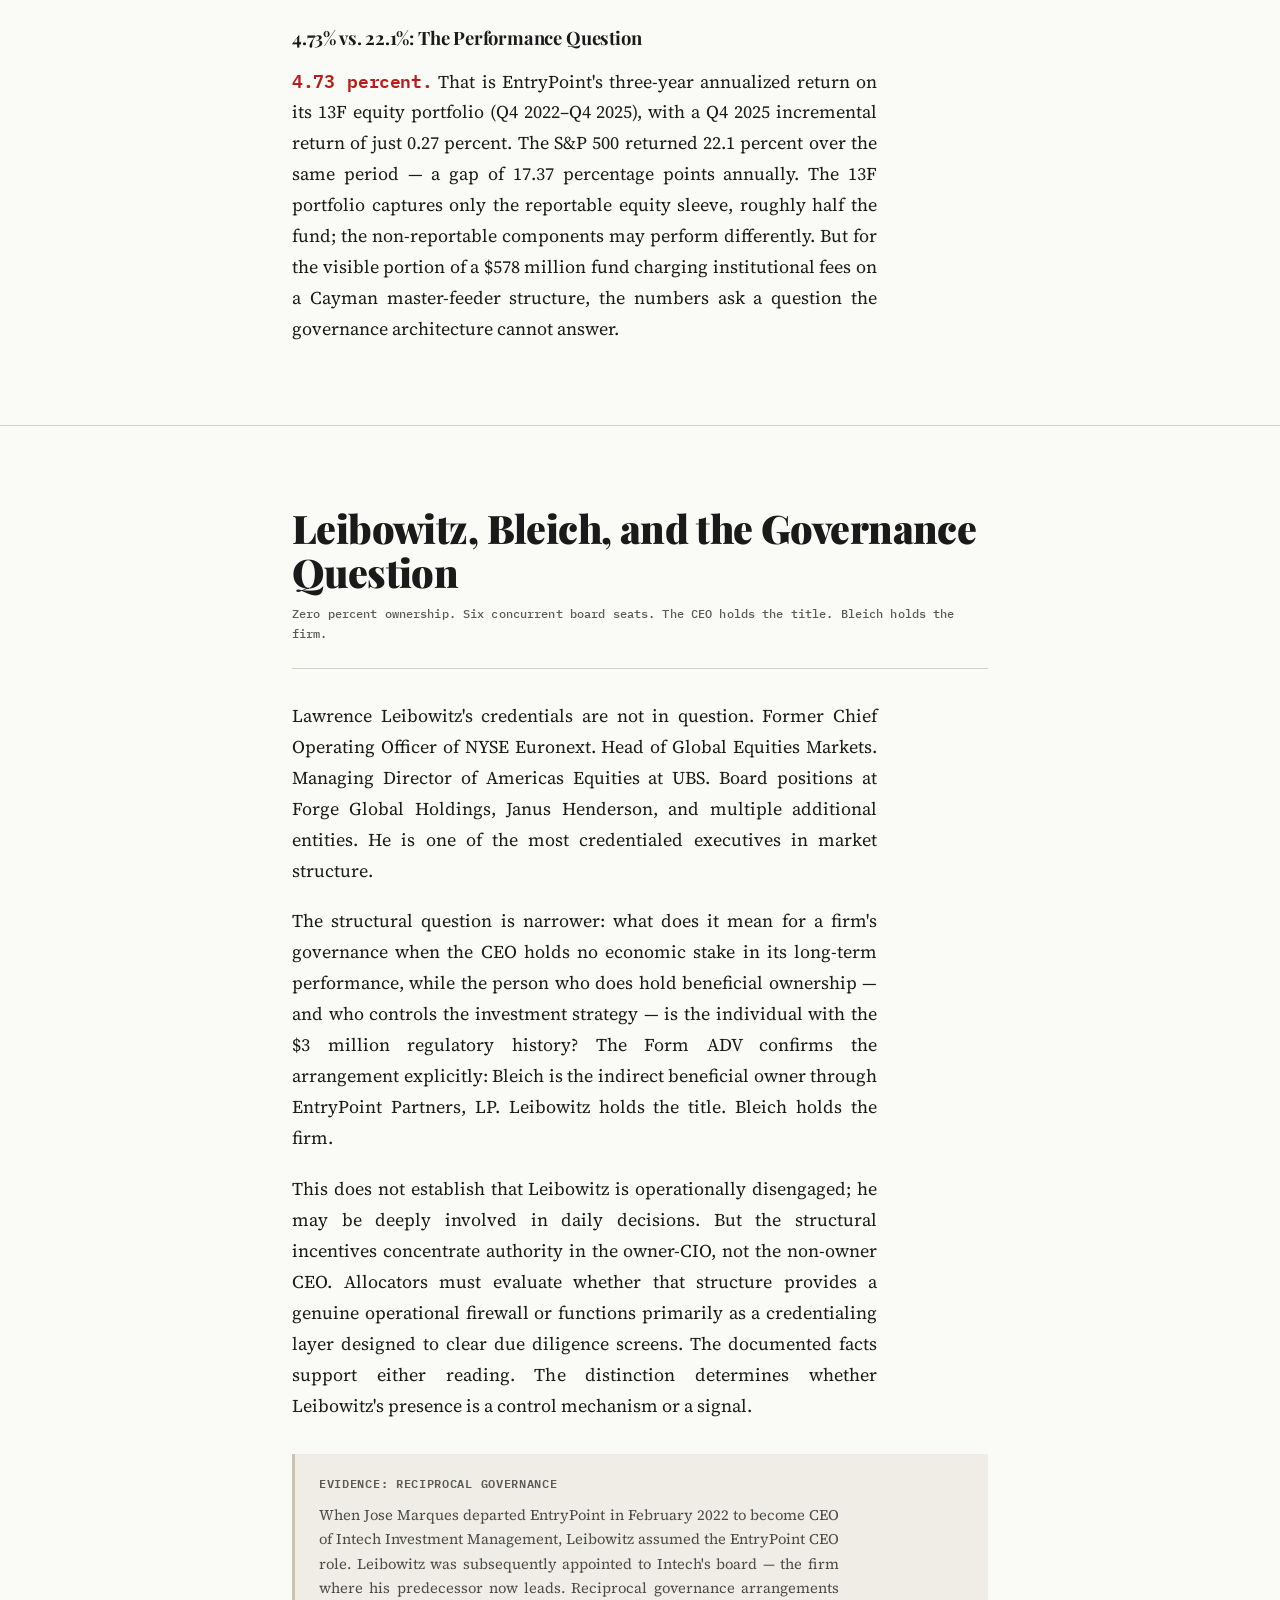
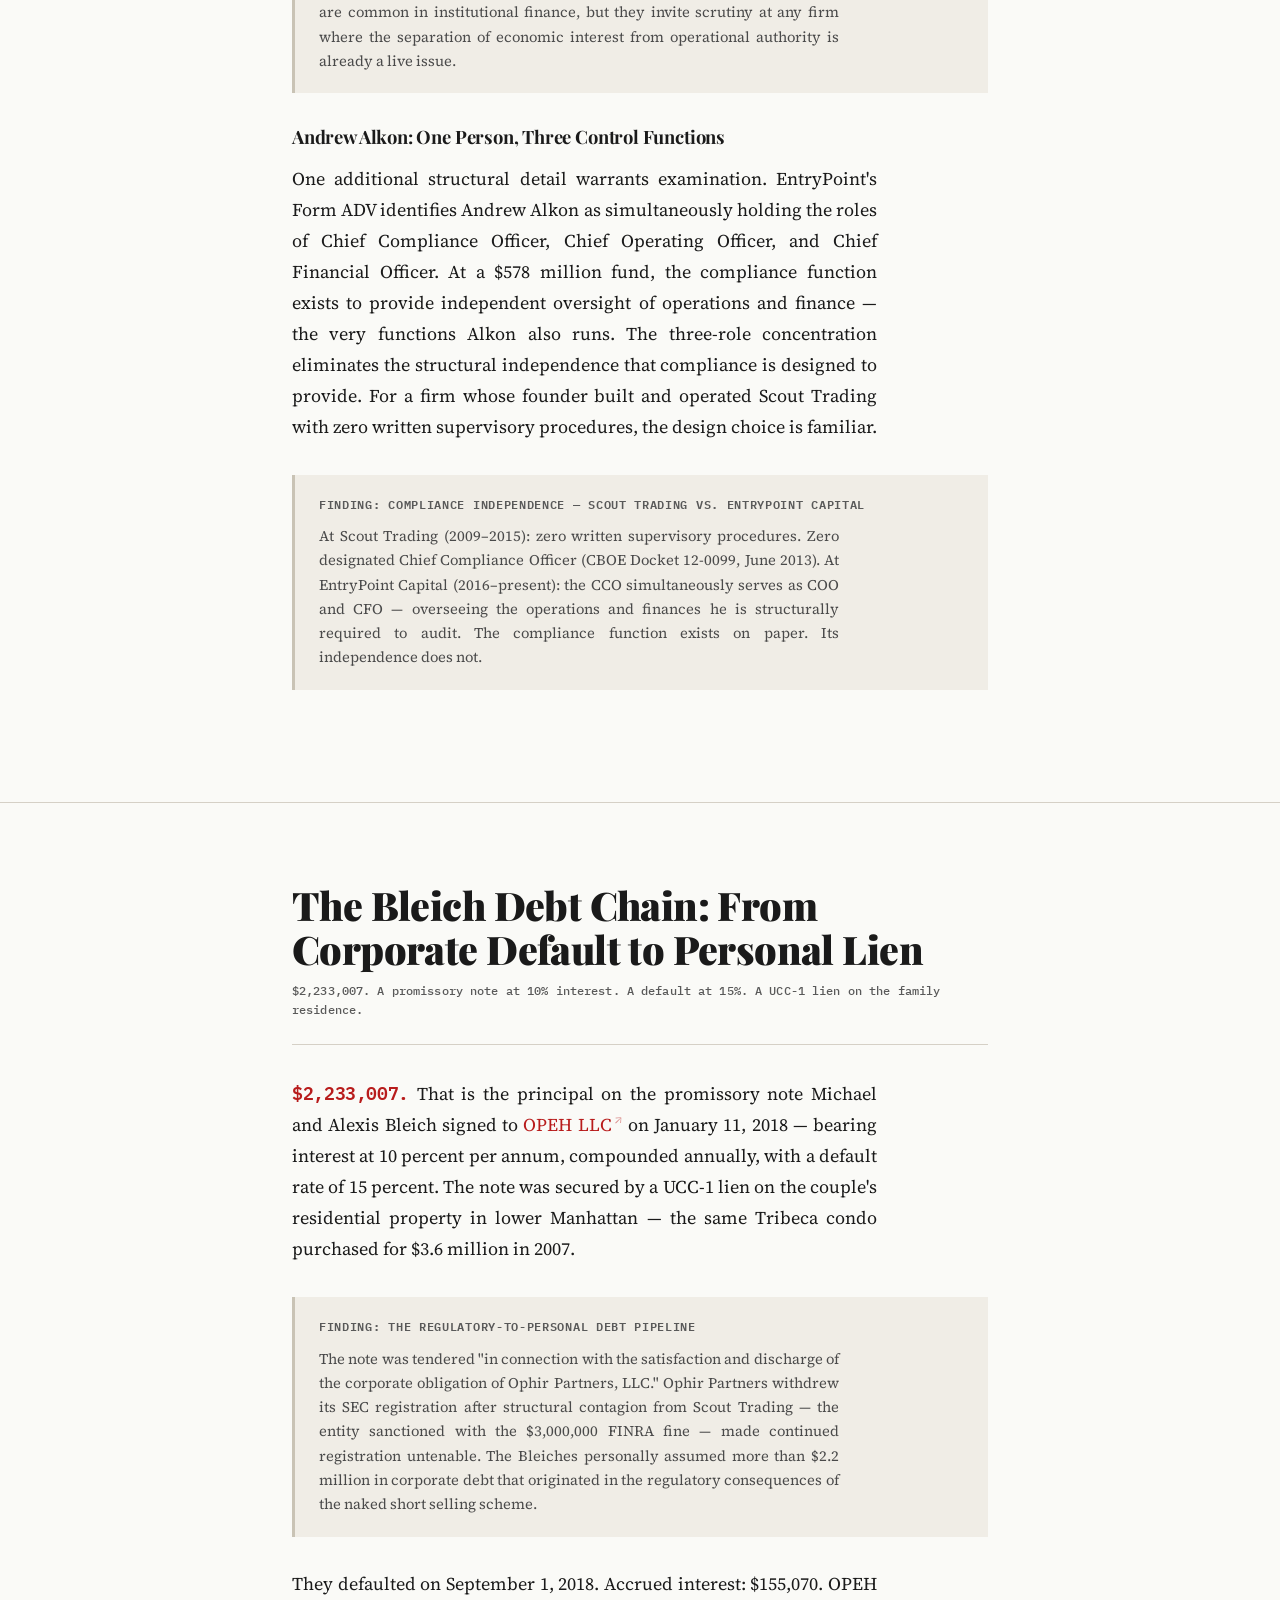
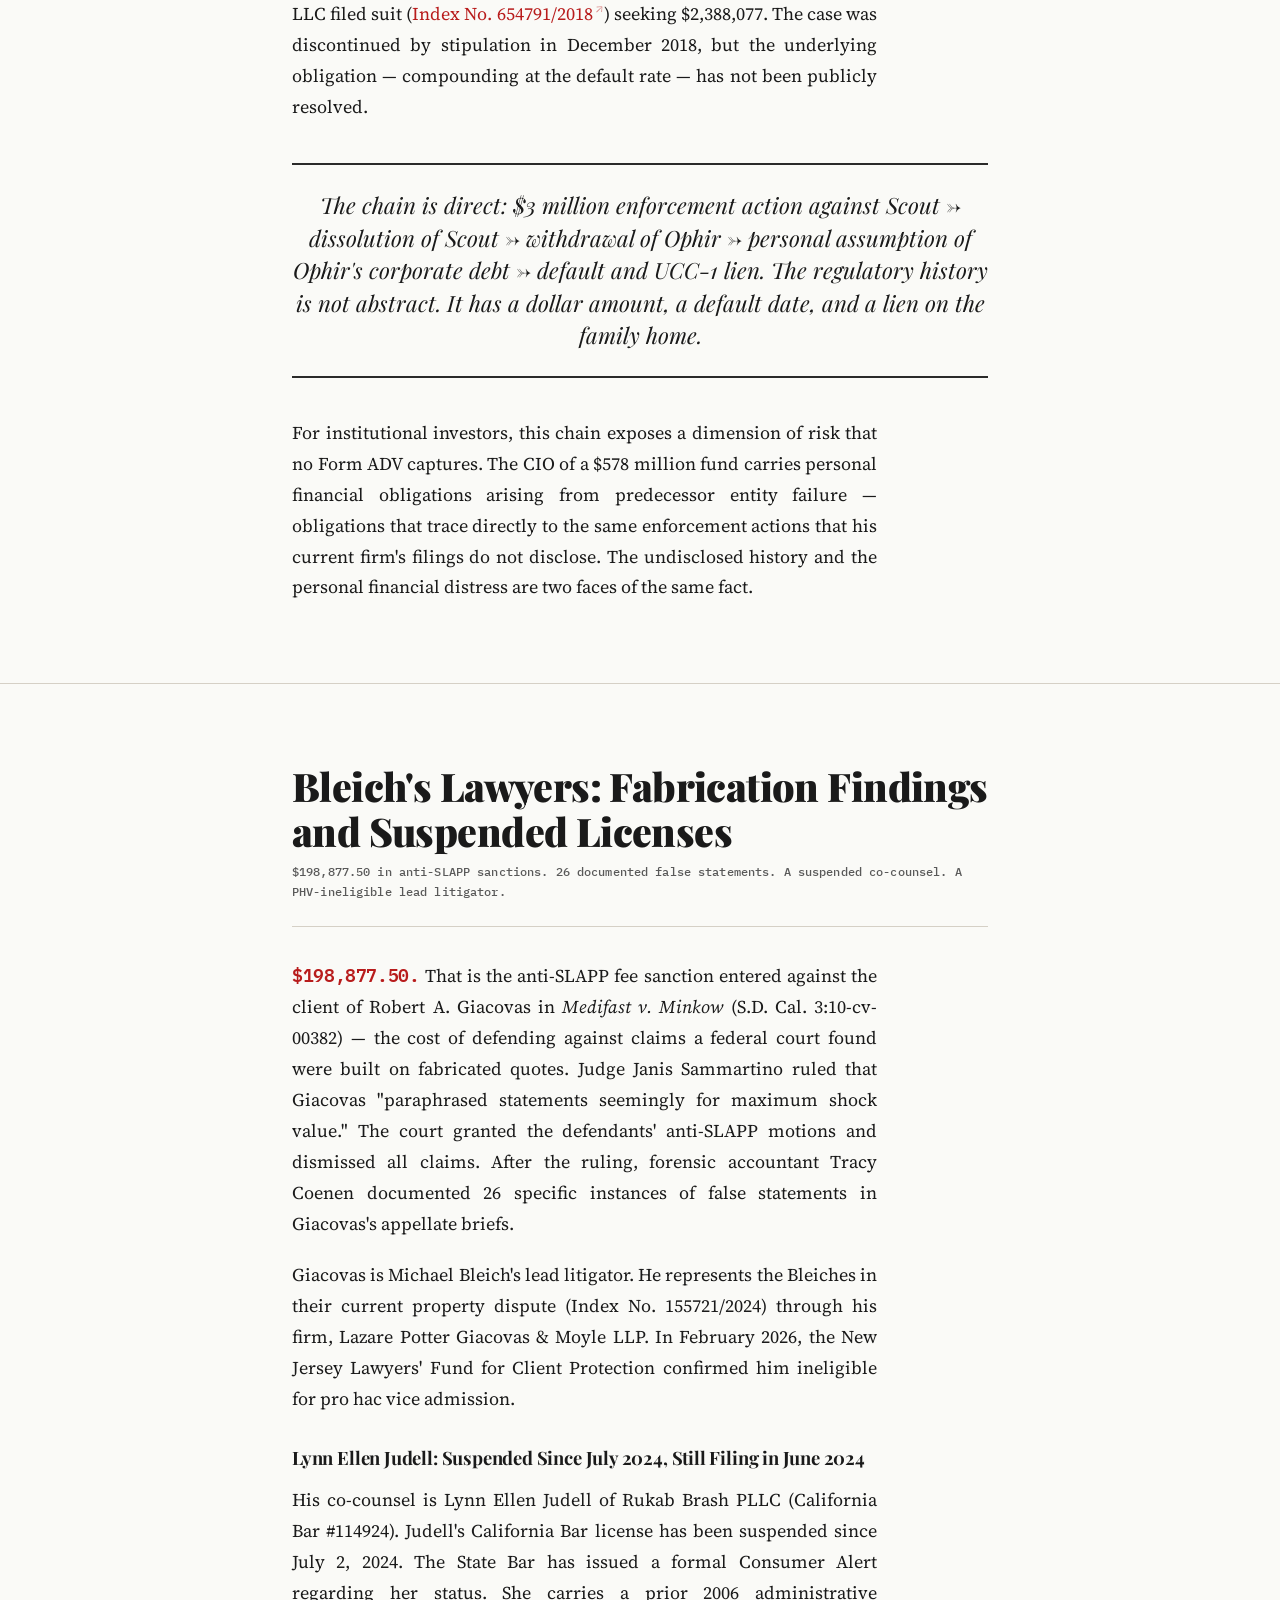
==== commit b17d5556: "blocks" ====
--- a/index.html
+++ b/index.html
@@ -76,6 +76,80 @@
 <link rel="preconnect" href="https://fonts.gstatic.com" crossorigin>
 <link href="https://fonts.googleapis.com/css2?family=Playfair+Display:ital,wght@0,400;0,700;0,900;1,400;1,700&family=Source+Serif+4:ital,opsz,wght@0,8..60,300;0,8..60,400;0,8..60,600;0,8..60,700;1,8..60,400;1,8..60,600&family=IBM+Plex+Mono:wght@400;500;600&display=swap" rel="stylesheet">
 <link rel="stylesheet" href="styles.css">
+<style>
+/* ============================================
+   PROFILE CARD REFINEMENTS — Layout Overrides
+   ============================================ */
+
+/* 1. Top-align photo and content; increase photo for better proportion */
+.profile-card {
+  align-items: start;
+  grid-template-columns: 140px 1fr;
+  gap: 1.5rem;
+}
+.profile-photo {
+  width: 140px;
+  height: 175px;
+  border-radius: 2px;
+}
+.profile-photo--image {
+  border-radius: 2px;
+}
+
+/* 2. Name: heavier weight, slightly larger, tighter tracking */
+.profile-info h3 {
+  font-weight: 900;
+  font-size: 1.25rem;
+  letter-spacing: -0.01em;
+  margin-bottom: 0.35rem;
+}
+
+/* 3. Profile highlight: stack items vertically on small screens */
+.profile-highlight-item {
+  display: inline;
+}
+.profile-highlight-item + .profile-highlight-item::before {
+  content: ' \00B7\0020'; /* middot separator inline */
+}
+@media (max-width: 600px) {
+  .profile-highlight-item {
+    display: block;
+    padding: 0.2rem 0;
+  }
+  .profile-highlight-item + .profile-highlight-item::before {
+    content: none;
+  }
+}
+
+/* Tablet adjustments */
+@media (min-width: 768px) {
+  .profile-card {
+    grid-template-columns: 130px 1fr;
+  }
+  .profile-photo {
+    width: 130px;
+    height: 162px;
+  }
+}
+
+/* Large phones */
+@media (min-width: 428px) and (max-width: 767px) {
+  .profile-card {
+    grid-template-columns: 140px 1fr;
+  }
+}
+
+/* Very small screens — stack */
+@media (max-width: 320px) {
+  .profile-card {
+    grid-template-columns: 1fr;
+  }
+  .profile-photo {
+    width: 100%;
+    height: 180px;
+  }
+}
+</style>
 <script type="application/ld+json">
 {
   "@context": "https://schema.org",
@@ -234,7 +308,7 @@
           <strong>Career</strong> Lehman Brothers &rarr; Scout Trading &rarr; Ophir Partners &rarr; EntryPoint Capital
         </div>
         <div class="profile-highlight">
-          $3,000,000 in <a href="https://www.finra.org/media-center/news-releases/2016/finra-and-nasdaq-fine-wedbush-securities-inc-675000-supervisory" target="_blank" rel="noopener" title="FINRA Press Release — Scout Trading">FINRA penalties</a> &bull; Three <a href="https://www.cboe.com/us/options/regulation/disciplinary_actions/" target="_blank" rel="noopener" title="CBOE Disciplinary Actions">CBOE fines</a> &bull; $2.2M <a href="https://iapps.courts.state.ny.us/nyscef/HomePage" target="_blank" rel="noopener" title="NYSCEF — Index No. 654791/2018">OPEH default</a>
+          <span class="profile-highlight-item">$3,000,000 in <a href="https://www.finra.org/media-center/news-releases/2016/finra-and-nasdaq-fine-wedbush-securities-inc-675000-supervisory" target="_blank" rel="noopener" title="FINRA Press Release — Scout Trading">FINRA penalties</a></span><span class="profile-highlight-item">Three <a href="https://www.cboe.com/us/options/regulation/disciplinary_actions/" target="_blank" rel="noopener" title="CBOE Disciplinary Actions">CBOE fines</a></span><span class="profile-highlight-item">$2.2M <a href="https://iapps.courts.state.ny.us/nyscef/HomePage" target="_blank" rel="noopener" title="NYSCEF — Index No. 654791/2018">OPEH default</a></span>
         </div>
       </div>
     </div>
@@ -254,7 +328,7 @@
           <strong>Writing</strong> <a href="https://www.momsrising.org/blog/users/alexis-bleich" target="_blank" rel="noopener" title="MomsRising — Alexis Bleich contributor profile">MomsRising Education Fund</a>
         </div>
         <div class="profile-highlight">
-          Co-signatory on $2,233,007 <a href="https://iapps.courts.state.ny.us/nyscef/HomePage" target="_blank" rel="noopener" title="NYSCEF — Index No. 654791/2018">OPEH LLC promissory note</a> &bull; Co-plaintiff in pending condo litigation (Index No. 155721/2024)
+          <span class="profile-highlight-item">Co-signatory on $2,233,007 <a href="https://iapps.courts.state.ny.us/nyscef/HomePage" target="_blank" rel="noopener" title="NYSCEF — Index No. 654791/2018">OPEH LLC promissory note</a></span><span class="profile-highlight-item">Co-plaintiff in pending condo litigation (Index No. 155721/2024)</span>
         </div>
       </div>
     </div>
